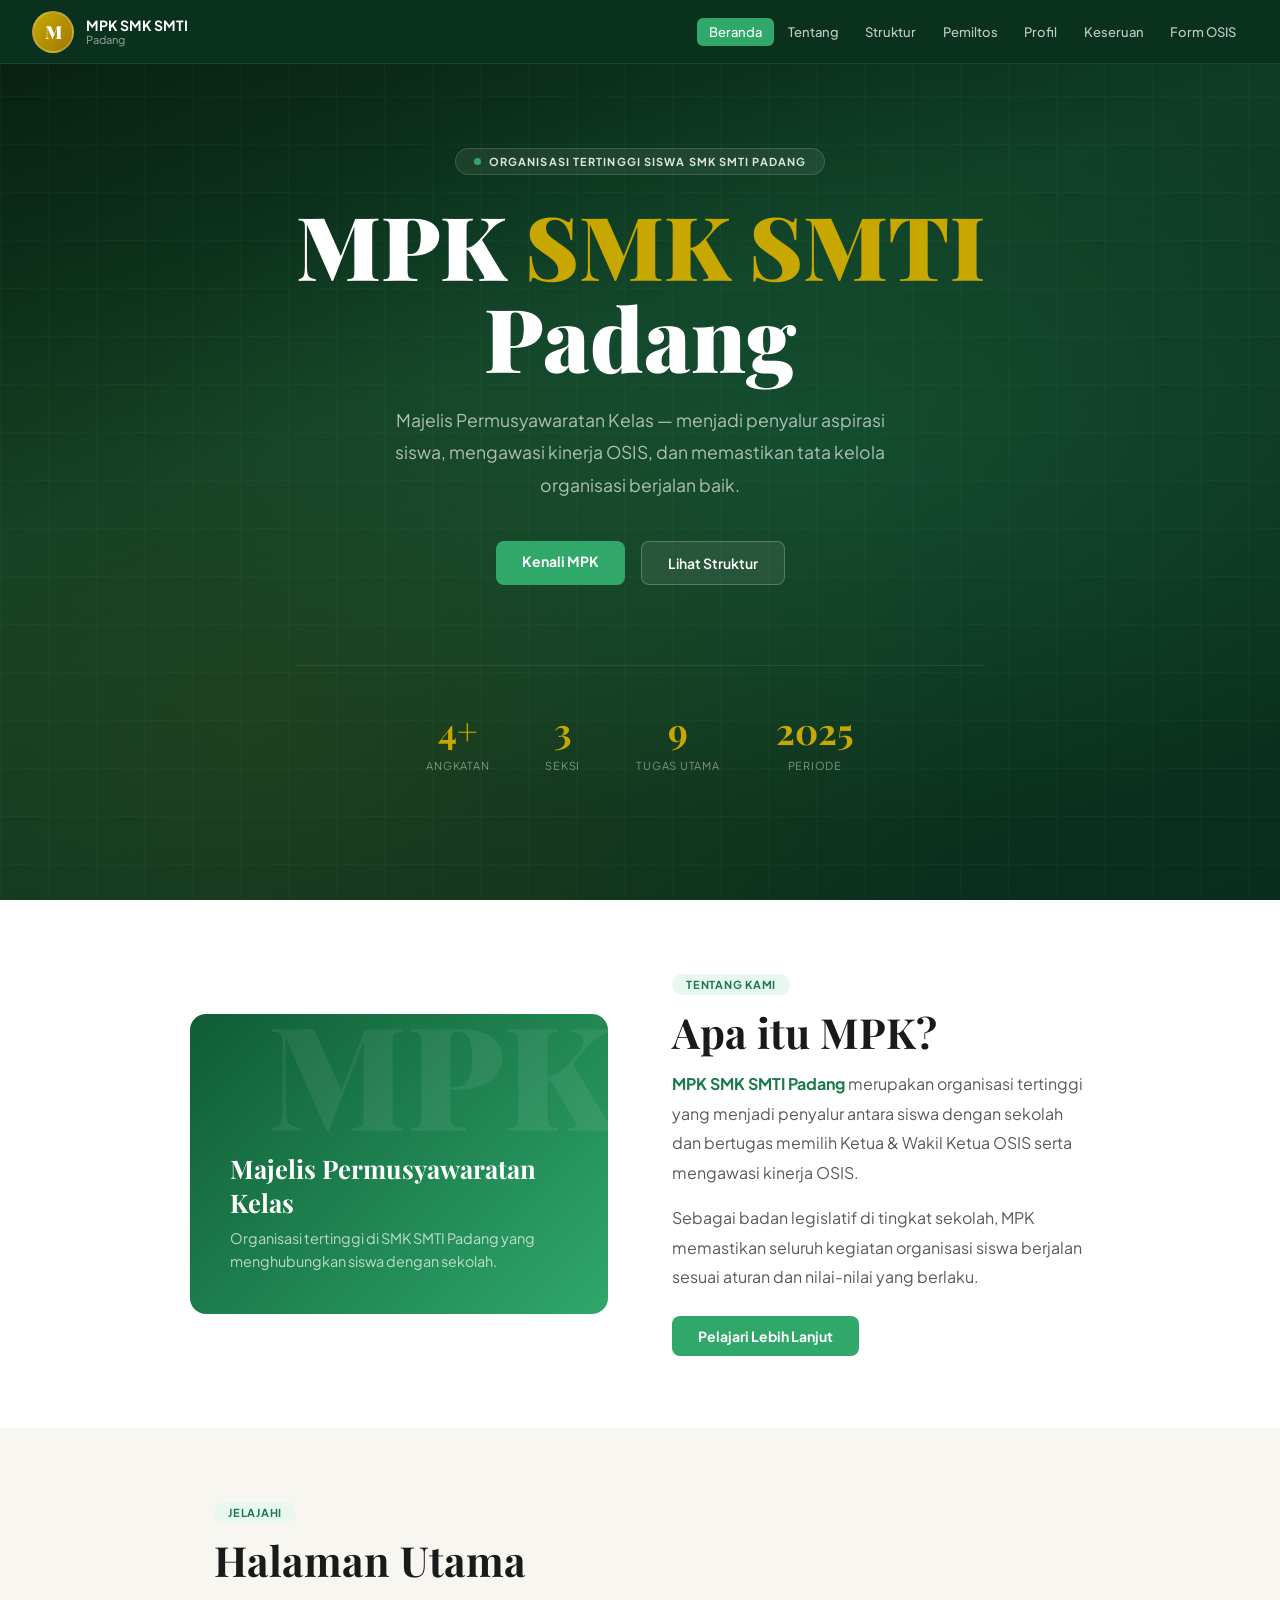
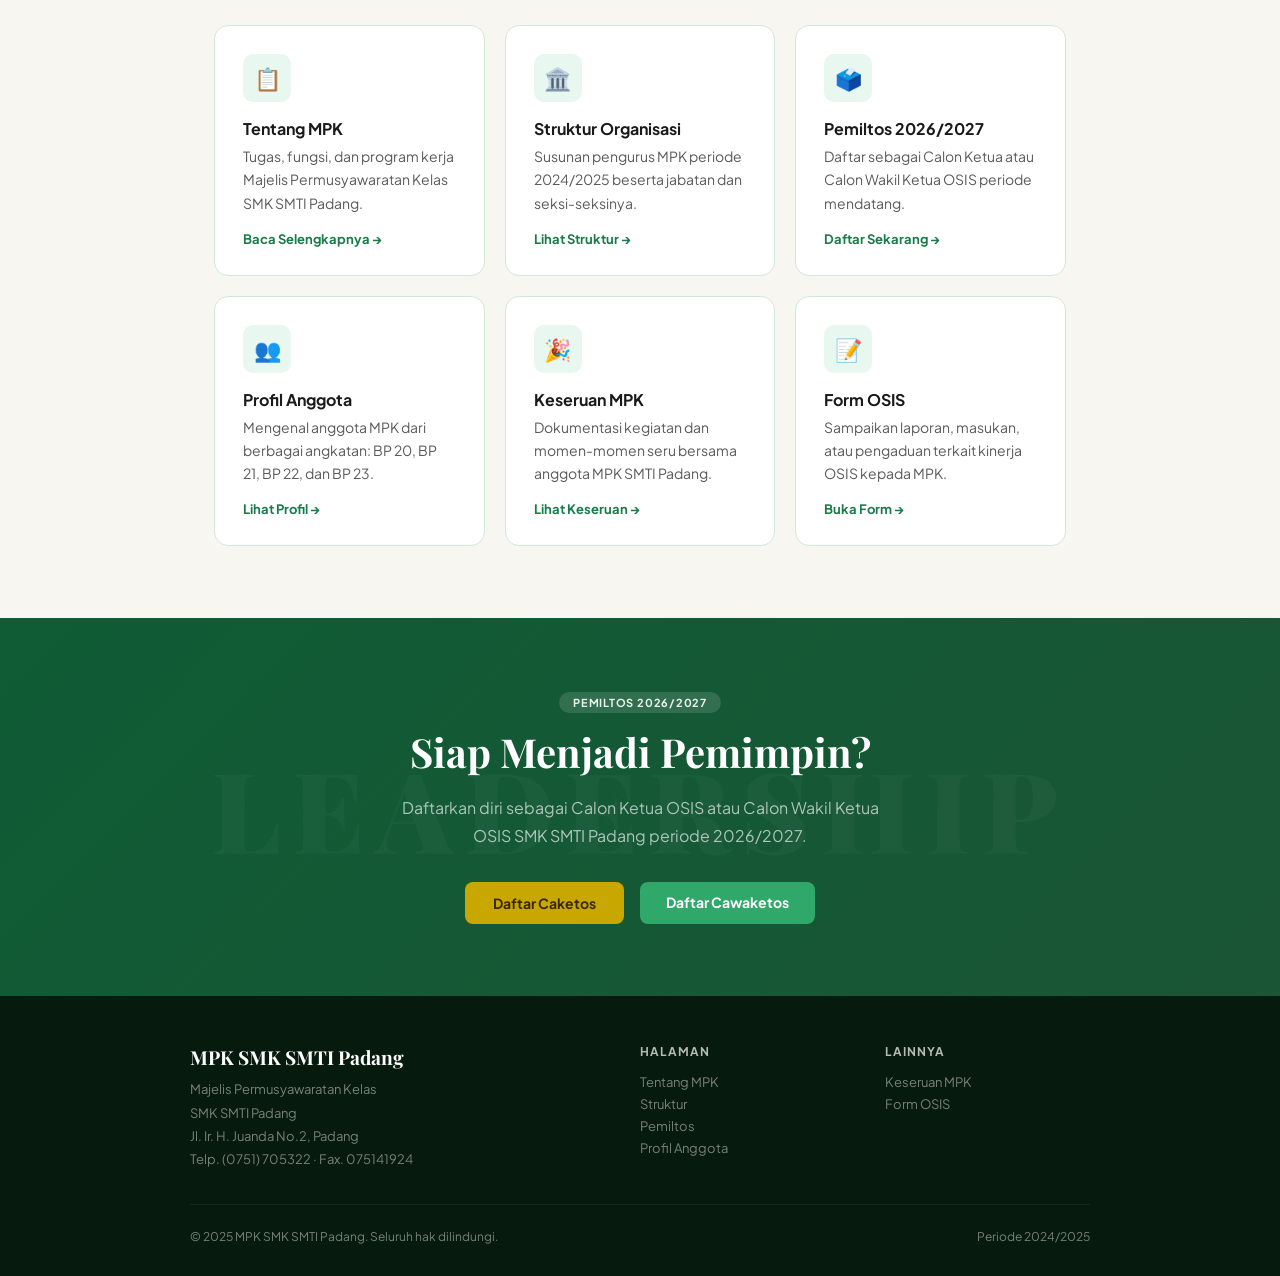
==== index.html @ 47f1c891 "Add files via upload" ====
<!DOCTYPE html>
<html lang="id">
<head>
<meta charset="UTF-8">
<meta name="viewport" content="width=device-width, initial-scale=1.0">
<title>MPK SMK SMTI Padang — Halaman Muka</title>
<link rel="stylesheet" href="style.css">
<style>
/* HERO */
.hero {
  min-height: 100vh;
  background: linear-gradient(160deg, #071e0e 0%, #0f3d25 40%, #0a2c1c 100%);
  display: flex; align-items: center; justify-content: center;
  padding: 100px 1.5rem 80px; position: relative; overflow: hidden;
}
.hero-grid {
  position: absolute; inset: 0; opacity: 0.035;
  background-image: linear-gradient(rgba(255,255,255,.7) 1px, transparent 1px),
                    linear-gradient(90deg, rgba(255,255,255,.7) 1px, transparent 1px);
  background-size: 48px 48px;
}
.hero-glow {
  position: absolute; inset: 0;
  background: radial-gradient(ellipse at 65% 50%, rgba(47,168,106,0.18) 0%, transparent 60%),
              radial-gradient(ellipse at 20% 80%, rgba(200,168,0,0.09) 0%, transparent 50%);
}
.hero-content { position: relative; z-index: 1; text-align: center; max-width: 800px; }
.hero-badge {
  display: inline-flex; align-items: center; gap: 8px;
  background: rgba(255,255,255,0.07); border: 1px solid rgba(255,255,255,0.14);
  color: rgba(255,255,255,0.85); font-size: 11px; font-weight: 700;
  padding: 6px 18px; border-radius: 100px; letter-spacing: 0.1em;
  text-transform: uppercase; margin-bottom: 1.5rem;
}
.hero-badge::before { content: ''; width: 7px; height: 7px; border-radius: 50%; background: var(--hijau-terang); flex-shrink: 0; }
.hero h1 {
  font-family: 'Playfair Display', serif;
  font-size: clamp(2.8rem, 8vw, 5.5rem);
  font-weight: 900; color: white; line-height: 1.05;
  margin-bottom: 1.25rem;
}
.hero h1 em { color: var(--kuning); font-style: normal; }
.hero-desc {
  font-size: 1.1rem; color: rgba(255,255,255,0.65); line-height: 1.85;
  max-width: 540px; margin: 0 auto 2.5rem;
}
.hero-btns { display: flex; gap: 1rem; justify-content: center; flex-wrap: wrap; }
.btn-ghost {
  background: rgba(255,255,255,0.08); color: white;
  border: 1px solid rgba(255,255,255,0.22);
  padding: 12px 26px; border-radius: 8px; text-decoration: none;
  font-weight: 600; font-size: 14px; transition: all 0.2s;
}
.btn-ghost:hover { background: rgba(255,255,255,0.15); }
.hero-stats {
  display: flex; gap: 3.5rem; justify-content: center; margin-top: 5rem;
  padding-top: 2.5rem; border-top: 1px solid rgba(255,255,255,0.08);
}
.stat-num {
  font-family: 'Playfair Display', serif; font-size: 2.25rem;
  font-weight: 700; color: var(--kuning);
}
.stat-label { font-size: 11px; color: rgba(255,255,255,0.45); margin-top: 5px; text-transform: uppercase; letter-spacing: 0.07em; }

/* ABOUT STRIP */
.about-strip { background: var(--putih); padding: 72px 1.5rem; }
.about-grid { display: grid; grid-template-columns: 1fr 1fr; gap: 4rem; align-items: center; max-width: 900px; margin: 0 auto; }
.about-visual {
  background: linear-gradient(135deg, var(--hijau-gelap) 0%, var(--hijau-terang) 100%);
  border-radius: 16px; padding: 2.5rem; min-height: 300px;
  position: relative; overflow: hidden; display: flex; flex-direction: column; justify-content: flex-end;
}
.about-visual::before {
  content: 'MPK'; position: absolute; top: -15px; right: -5px;
  font-family: 'Playfair Display', serif; font-size: 9rem; font-weight: 900;
  color: rgba(255,255,255,0.07); line-height: 1;
}
.about-visual h3 { font-family: 'Playfair Display', serif; font-size: 1.6rem; color: white; margin-bottom: 0.5rem; position: relative; z-index: 1; }
.about-visual p { color: rgba(255,255,255,0.7); font-size: 0.9rem; line-height: 1.65; position: relative; z-index: 1; }
.about-text p { font-size: 1rem; line-height: 1.85; color: var(--teks-abu); margin-bottom: 1rem; }
.about-text p strong { color: var(--hijau); }
.about-text .btn-hijau { margin-top: 0.5rem; }

/* HIGHLIGHT CARDS */
.highlights { background: var(--bg); padding: 72px 1.5rem; }
.highlights-grid { display: grid; grid-template-columns: repeat(3,1fr); gap: 1.25rem; margin-top: 2.5rem; max-width: 900px; margin-left: auto; margin-right: auto; }
.hl-card {
  background: var(--putih); border-radius: 14px; border: 1px solid var(--border);
  padding: 1.75rem; text-decoration: none; color: inherit; display: block; transition: all 0.25s;
}
.hl-card:hover { transform: translateY(-4px); box-shadow: 0 12px 32px rgba(26,122,74,0.12); border-color: var(--hijau-terang); }
.hl-icon {
  width: 48px; height: 48px; border-radius: 10px; background: var(--hijau-muda);
  display: flex; align-items: center; justify-content: center;
  font-size: 22px; margin-bottom: 1rem;
}
.hl-card h3 { font-size: 1rem; font-weight: 700; color: var(--teks); margin-bottom: 0.4rem; }
.hl-card p { font-size: 0.875rem; color: var(--teks-abu); line-height: 1.65; }
.hl-card .hl-link { display: flex; align-items: center; gap: 6px; color: var(--hijau); font-size: 13px; font-weight: 700; margin-top: 1rem; }

/* PEMILTOS BANNER */
.pemiltos-banner {
  background: linear-gradient(135deg, var(--hijau-gelap) 0%, #1a5535 100%);
  padding: 72px 1.5rem; position: relative; overflow: hidden; text-align: center;
}
.pemiltos-banner::before {
  content: 'LEADERSHIP';
  position: absolute; top: 50%; left: 50%; transform: translate(-50%,-50%);
  font-family: 'Playfair Display', serif; font-size: 7rem; font-weight: 900;
  color: rgba(255,255,255,0.03); white-space: nowrap; pointer-events: none; letter-spacing: 0.1em;
}
.pemiltos-banner .section-tag { background: rgba(255,255,255,0.13); color: rgba(255,255,255,0.9); }
.pemiltos-banner h2 { font-family: 'Playfair Display', serif; font-size: clamp(1.75rem,4vw,2.5rem); color: white; margin-bottom: 1rem; }
.pemiltos-banner p { color: rgba(255,255,255,0.65); font-size: 1rem; line-height: 1.75; max-width: 500px; margin: 0 auto 2rem; }
.pemiltos-btns { display: flex; gap: 1rem; justify-content: center; flex-wrap: wrap; }
.btn-kuning { background: var(--kuning); color: #3a2800; padding: 12px 28px; border-radius: 8px; text-decoration: none; font-weight: 700; font-size: 14px; transition: all 0.2s; }
.btn-kuning:hover { background: #e0bc00; transform: translateY(-1px); }

@media(max-width:768px){
  .about-grid { grid-template-columns: 1fr; gap: 2rem; }
  .highlights-grid { grid-template-columns: 1fr; }
  .hero-stats { gap: 2rem; }
}
</style>
</head>
<body>

<nav>
  <a href="index.html" class="nav-logo">
    <div class="nav-logo-icon">M</div>
    <div class="nav-title">MPK SMK SMTI<span>Padang</span></div>
  </a>
  <div class="nav-links">
    <a href="index.html">Beranda</a>
    <a href="tentang.html">Tentang</a>
    <a href="struktur.html">Struktur</a>
    <a href="pemiltos.html">Pemiltos</a>
    <a href="profil.html">Profil</a>
    <a href="keseruan.html">Keseruan</a>
    <a href="form-osis.html">Form OSIS</a>
  </div>
  <div class="hamburger" onclick="toggleNav()">
    <span></span><span></span><span></span>
  </div>
</nav>

<div class="nav-overlay" onclick="toggleNav()"></div>
<div class="nav-drawer">
  <a href="index.html">🏠 Beranda</a>
  <a href="tentang.html">📋 Tentang MPK</a>
  <a href="struktur.html">🏛️ Struktur Organisasi</a>
  <div class="drawer-section">Pemilihan</div>
  <a href="pemiltos.html">🗳️ Pemiltos 2026/2027</a>
  <div class="drawer-section">Profil</div>
  <a href="profil.html?bp=bp20">BP 20</a>
  <a href="profil.html?bp=bp21">BP 21</a>
  <a href="profil.html?bp=bp22">BP 22</a>
  <a href="profil.html?bp=bp23">BP 23</a>
  <div class="drawer-section">Lainnya</div>
  <a href="keseruan.html">🎉 Keseruan MPK</a>
  <a href="form-osis.html">📝 Form OSIS</a>
</div>

<!-- HERO -->
<section class="hero">
  <div class="hero-grid"></div>
  <div class="hero-glow"></div>
  <div class="hero-content">
    <div class="hero-badge">Organisasi Tertinggi Siswa SMK SMTI Padang</div>
    <h1>MPK <em>SMK SMTI</em><br>Padang</h1>
    <p class="hero-desc">Majelis Permusyawaratan Kelas — menjadi penyalur aspirasi siswa, mengawasi kinerja OSIS, dan memastikan tata kelola organisasi berjalan baik.</p>
    <div class="hero-btns">
      <a href="tentang.html" class="btn-hijau">Kenali MPK</a>
      <a href="struktur.html" class="btn-ghost">Lihat Struktur</a>
    </div>
    <div class="hero-stats">
      <div class="stat"><div class="stat-num">4+</div><div class="stat-label">Angkatan</div></div>
      <div class="stat"><div class="stat-num">3</div><div class="stat-label">Seksi</div></div>
      <div class="stat"><div class="stat-num">9</div><div class="stat-label">Tugas Utama</div></div>
      <div class="stat"><div class="stat-num">2025</div><div class="stat-label">Periode</div></div>
    </div>
  </div>
</section>

<!-- ABOUT STRIP -->
<section class="about-strip">
  <div class="about-grid">
    <div class="about-visual">
      <h3>Majelis Permusyawaratan Kelas</h3>
      <p>Organisasi tertinggi di SMK SMTI Padang yang menghubungkan siswa dengan sekolah.</p>
    </div>
    <div class="about-text">
      <span class="section-tag">Tentang Kami</span>
      <h2 class="section-judul">Apa itu MPK?</h2>
      <p><strong>MPK SMK SMTI Padang</strong> merupakan organisasi tertinggi yang menjadi penyalur antara siswa dengan sekolah dan bertugas memilih Ketua & Wakil Ketua OSIS serta mengawasi kinerja OSIS.</p>
      <p>Sebagai badan legislatif di tingkat sekolah, MPK memastikan seluruh kegiatan organisasi siswa berjalan sesuai aturan dan nilai-nilai yang berlaku.</p>
      <a href="tentang.html" class="btn-hijau">Pelajari Lebih Lanjut</a>
    </div>
  </div>
</section>

<!-- HIGHLIGHT CARDS -->
<section class="highlights">
  <div class="container">
    <span class="section-tag">Jelajahi</span>
    <h2 class="section-judul">Halaman Utama</h2>
    <div class="highlights-grid">
      <a href="tentang.html" class="hl-card">
        <div class="hl-icon">📋</div>
        <h3>Tentang MPK</h3>
        <p>Tugas, fungsi, dan program kerja Majelis Permusyawaratan Kelas SMK SMTI Padang.</p>
        <div class="hl-link">Baca Selengkapnya →</div>
      </a>
      <a href="struktur.html" class="hl-card">
        <div class="hl-icon">🏛️</div>
        <h3>Struktur Organisasi</h3>
        <p>Susunan pengurus MPK periode 2024/2025 beserta jabatan dan seksi-seksinya.</p>
        <div class="hl-link">Lihat Struktur →</div>
      </a>
      <a href="pemiltos.html" class="hl-card">
        <div class="hl-icon">🗳️</div>
        <h3>Pemiltos 2026/2027</h3>
        <p>Daftar sebagai Calon Ketua atau Calon Wakil Ketua OSIS periode mendatang.</p>
        <div class="hl-link">Daftar Sekarang →</div>
      </a>
      <a href="profil.html" class="hl-card">
        <div class="hl-icon">👥</div>
        <h3>Profil Anggota</h3>
        <p>Mengenal anggota MPK dari berbagai angkatan: BP 20, BP 21, BP 22, dan BP 23.</p>
        <div class="hl-link">Lihat Profil →</div>
      </a>
      <a href="keseruan.html" class="hl-card">
        <div class="hl-icon">🎉</div>
        <h3>Keseruan MPK</h3>
        <p>Dokumentasi kegiatan dan momen-momen seru bersama anggota MPK SMTI Padang.</p>
        <div class="hl-link">Lihat Keseruan →</div>
      </a>
      <a href="form-osis.html" class="hl-card">
        <div class="hl-icon">📝</div>
        <h3>Form OSIS</h3>
        <p>Sampaikan laporan, masukan, atau pengaduan terkait kinerja OSIS kepada MPK.</p>
        <div class="hl-link">Buka Form →</div>
      </a>
    </div>
  </div>
</section>

<!-- PEMILTOS BANNER -->
<section class="pemiltos-banner">
  <div style="position:relative;z-index:1;">
    <span class="section-tag">Pemiltos 2026/2027</span>
    <h2>Siap Menjadi Pemimpin?</h2>
    <p>Daftarkan diri sebagai Calon Ketua OSIS atau Calon Wakil Ketua OSIS SMK SMTI Padang periode 2026/2027.</p>
    <div class="pemiltos-btns">
      <a href="pemiltos.html#caketos" class="btn-kuning">Daftar Caketos</a>
      <a href="pemiltos.html#cawaketos" class="btn-hijau">Daftar Cawaketos</a>
    </div>
  </div>
</section>

<footer>
  <div class="footer-inner">
    <div class="footer-brand">
      <h3>MPK SMK SMTI Padang</h3>
      <p>Majelis Permusyawaratan Kelas<br>SMK SMTI Padang<br>Jl. Ir. H. Juanda No.2, Padang<br>Telp. (0751) 705322 · Fax. 075141924</p>
    </div>
    <div class="footer-col">
      <h4>Halaman</h4>
      <a href="tentang.html">Tentang MPK</a>
      <a href="struktur.html">Struktur</a>
      <a href="pemiltos.html">Pemiltos</a>
      <a href="profil.html">Profil Anggota</a>
    </div>
    <div class="footer-col">
      <h4>Lainnya</h4>
      <a href="keseruan.html">Keseruan MPK</a>
      <a href="form-osis.html">Form OSIS</a>
    </div>
  </div>
  <div class="footer-bottom">
    <span>© 2025 MPK SMK SMTI Padang. Seluruh hak dilindungi.</span>
    <span>Periode 2024/2025</span>
  </div>
</footer>

<script src="nav.js"></script>
</body>
</html>
---- style.css ----
@import url('https://fonts.googleapis.com/css2?family=Playfair+Display:wght@700;900&family=Plus+Jakarta+Sans:wght@400;500;600;700&display=swap');

:root {
  --hijau: #1a7a4a;
  --hijau-gelap: #0f5c35;
  --hijau-terang: #2fa86a;
  --hijau-muda: #e8f7ef;
  --merah: #8b1a1a;
  --kuning: #c8a800;
  --teks: #1a1a1a;
  --teks-abu: #5a5a5a;
  --bg: #f8f6f1;
  --putih: #ffffff;
  --border: #d0e8db;
}

* { margin: 0; padding: 0; box-sizing: border-box; }
body {
  font-family: 'Plus Jakarta Sans', sans-serif;
  background: var(--bg);
  color: var(--teks);
  overflow-x: hidden;
}

/* ===== NAV ===== */
nav {
  position: fixed; top: 0; left: 0; right: 0; z-index: 1000;
  background: rgba(10,50,30,0.97);
  backdrop-filter: blur(10px);
  display: flex; align-items: center; justify-content: space-between;
  padding: 0 2rem; height: 64px;
  border-bottom: 1px solid rgba(255,255,255,0.08);
}
.nav-logo { display: flex; align-items: center; gap: 12px; text-decoration: none; }
.nav-logo-icon {
  width: 42px; height: 42px; border-radius: 50%;
  background: linear-gradient(135deg, var(--kuning), #a07800);
  display: flex; align-items: center; justify-content: center;
  font-size: 18px; font-weight: 900; color: white;
  font-family: 'Playfair Display', serif;
  border: 2px solid rgba(255,255,255,0.2);
  flex-shrink: 0;
}
.nav-title { color: white; font-size: 14px; font-weight: 700; line-height: 1.2; }
.nav-title span { display: block; font-size: 11px; font-weight: 400; color: rgba(255,255,255,0.6); }
.nav-links { display: flex; gap: 0.15rem; align-items: center; }
.nav-links a {
  color: rgba(255,255,255,0.75); text-decoration: none; font-size: 13px;
  padding: 6px 12px; border-radius: 6px; transition: all 0.2s; font-weight: 500;
}
.nav-links a:hover { background: rgba(255,255,255,0.12); color: white; }
.nav-links a.aktif { background: var(--hijau-terang); color: white; }

/* Hamburger */
.hamburger { display: none; flex-direction: column; gap: 5px; cursor: pointer; padding: 4px; }
.hamburger span { width: 22px; height: 2px; background: white; border-radius: 2px; transition: 0.3s; display: block; }
.nav-overlay {
  position: fixed; inset: 0; background: rgba(0,0,0,0.5); z-index: 999;
  opacity: 0; pointer-events: none; transition: opacity 0.3s;
}
.nav-overlay.aktif { opacity: 1; pointer-events: all; }
.nav-drawer {
  position: fixed; top: 0; right: -280px; bottom: 0; width: 260px; z-index: 1001;
  background: #0a2c1c; padding: 80px 1.5rem 2rem;
  transition: right 0.3s ease; display: flex; flex-direction: column; gap: 0.25rem;
  overflow-y: auto;
}
.nav-drawer.aktif { right: 0; }
.nav-drawer a {
  color: rgba(255,255,255,0.8); text-decoration: none; font-size: 15px;
  padding: 10px 14px; border-radius: 8px; transition: all 0.2s; font-weight: 500;
}
.nav-drawer a:hover, .nav-drawer a.aktif { background: rgba(255,255,255,0.1); color: white; }
.drawer-section {
  font-size: 10px; font-weight: 700; color: rgba(255,255,255,0.35);
  letter-spacing: 0.1em; text-transform: uppercase;
  padding: 12px 14px 4px; margin-top: 8px;
}

/* ===== LAYOUT ===== */
.page-wrap { padding-top: 64px; min-height: 100vh; }
.container { max-width: 900px; margin: 0 auto; padding: 0 1.5rem; }

/* ===== SHARED COMPONENTS ===== */
.section-tag {
  display: inline-block; background: var(--hijau-muda);
  color: var(--hijau); font-size: 11px; font-weight: 700;
  padding: 4px 14px; border-radius: 100px; letter-spacing: 0.07em;
  text-transform: uppercase; margin-bottom: 0.75rem;
}
.section-judul {
  font-family: 'Playfair Display', serif;
  font-size: clamp(1.75rem, 4vw, 2.6rem);
  font-weight: 700; color: var(--teks); line-height: 1.2; margin-bottom: 0.75rem;
}
.section-sub { font-size: 1rem; color: var(--teks-abu); line-height: 1.8; max-width: 560px; }

.page-hero {
  background: linear-gradient(160deg, var(--hijau-gelap) 0%, #1a5535 100%);
  padding: 60px 1.5rem 50px; position: relative; overflow: hidden;
}
.page-hero::before {
  content: attr(data-title);
  position: absolute; bottom: -20px; right: -10px;
  font-family: 'Playfair Display', serif; font-size: 8rem; font-weight: 900;
  color: rgba(255,255,255,0.04); white-space: nowrap; pointer-events: none;
  line-height: 1;
}
.page-hero .section-tag { background: rgba(255,255,255,0.12); color: rgba(255,255,255,0.9); }
.page-hero h1 {
  font-family: 'Playfair Display', serif;
  font-size: clamp(2rem, 5vw, 3.25rem);
  font-weight: 900; color: white; line-height: 1.15;
}
.page-hero h1 em { color: var(--kuning); font-style: normal; }
.page-hero p { color: rgba(255,255,255,0.7); font-size: 1rem; line-height: 1.75; margin-top: 0.75rem; max-width: 540px; }

.btn-hijau {
  display: inline-block; background: var(--hijau-terang); color: white;
  padding: 11px 26px; border-radius: 8px; text-decoration: none;
  font-weight: 700; font-size: 14px; transition: all 0.2s; border: none; cursor: pointer;
}
.btn-hijau:hover { background: #27cc75; transform: translateY(-1px); }
.btn-outline {
  display: inline-block; background: transparent; color: var(--hijau);
  border: 1.5px solid var(--hijau); padding: 10px 24px; border-radius: 8px;
  text-decoration: none; font-weight: 600; font-size: 14px; transition: all 0.2s; cursor: pointer;
}
.btn-outline:hover { background: var(--hijau-muda); }

/* Card */
.card {
  background: var(--putih); border-radius: 12px;
  border: 1px solid var(--border); padding: 1.5rem;
  transition: all 0.2s;
}
.card:hover { transform: translateY(-2px); box-shadow: 0 8px 24px rgba(26,122,74,0.1); }

/* ===== FOOTER ===== */
footer {
  background: #071a0e;
  color: rgba(255,255,255,0.45);
  padding: 3rem 1.5rem 2rem;
}
.footer-inner {
  max-width: 900px; margin: 0 auto;
  display: grid; grid-template-columns: 2fr 1fr 1fr; gap: 2.5rem;
}
.footer-brand h3 { font-family: 'Playfair Display', serif; color: white; font-size: 1.2rem; margin-bottom: 0.5rem; }
.footer-brand p { font-size: 13px; line-height: 1.8; }
.footer-col h4 { color: rgba(255,255,255,0.7); font-size: 12px; text-transform: uppercase; letter-spacing: 0.08em; margin-bottom: 0.75rem; }
.footer-col a { display: block; color: rgba(255,255,255,0.45); text-decoration: none; font-size: 13px; padding: 3px 0; transition: color 0.2s; }
.footer-col a:hover { color: var(--hijau-terang); }
.footer-bottom { max-width: 900px; margin: 2rem auto 0; padding-top: 1.5rem; border-top: 1px solid rgba(255,255,255,0.06); font-size: 12px; display: flex; justify-content: space-between; flex-wrap: wrap; gap: 0.5rem; }

@media (max-width: 768px) {
  .nav-links { display: none; }
  .hamburger { display: flex; }
  .footer-inner { grid-template-columns: 1fr; gap: 1.5rem; }
  .footer-bottom { flex-direction: column; }
}
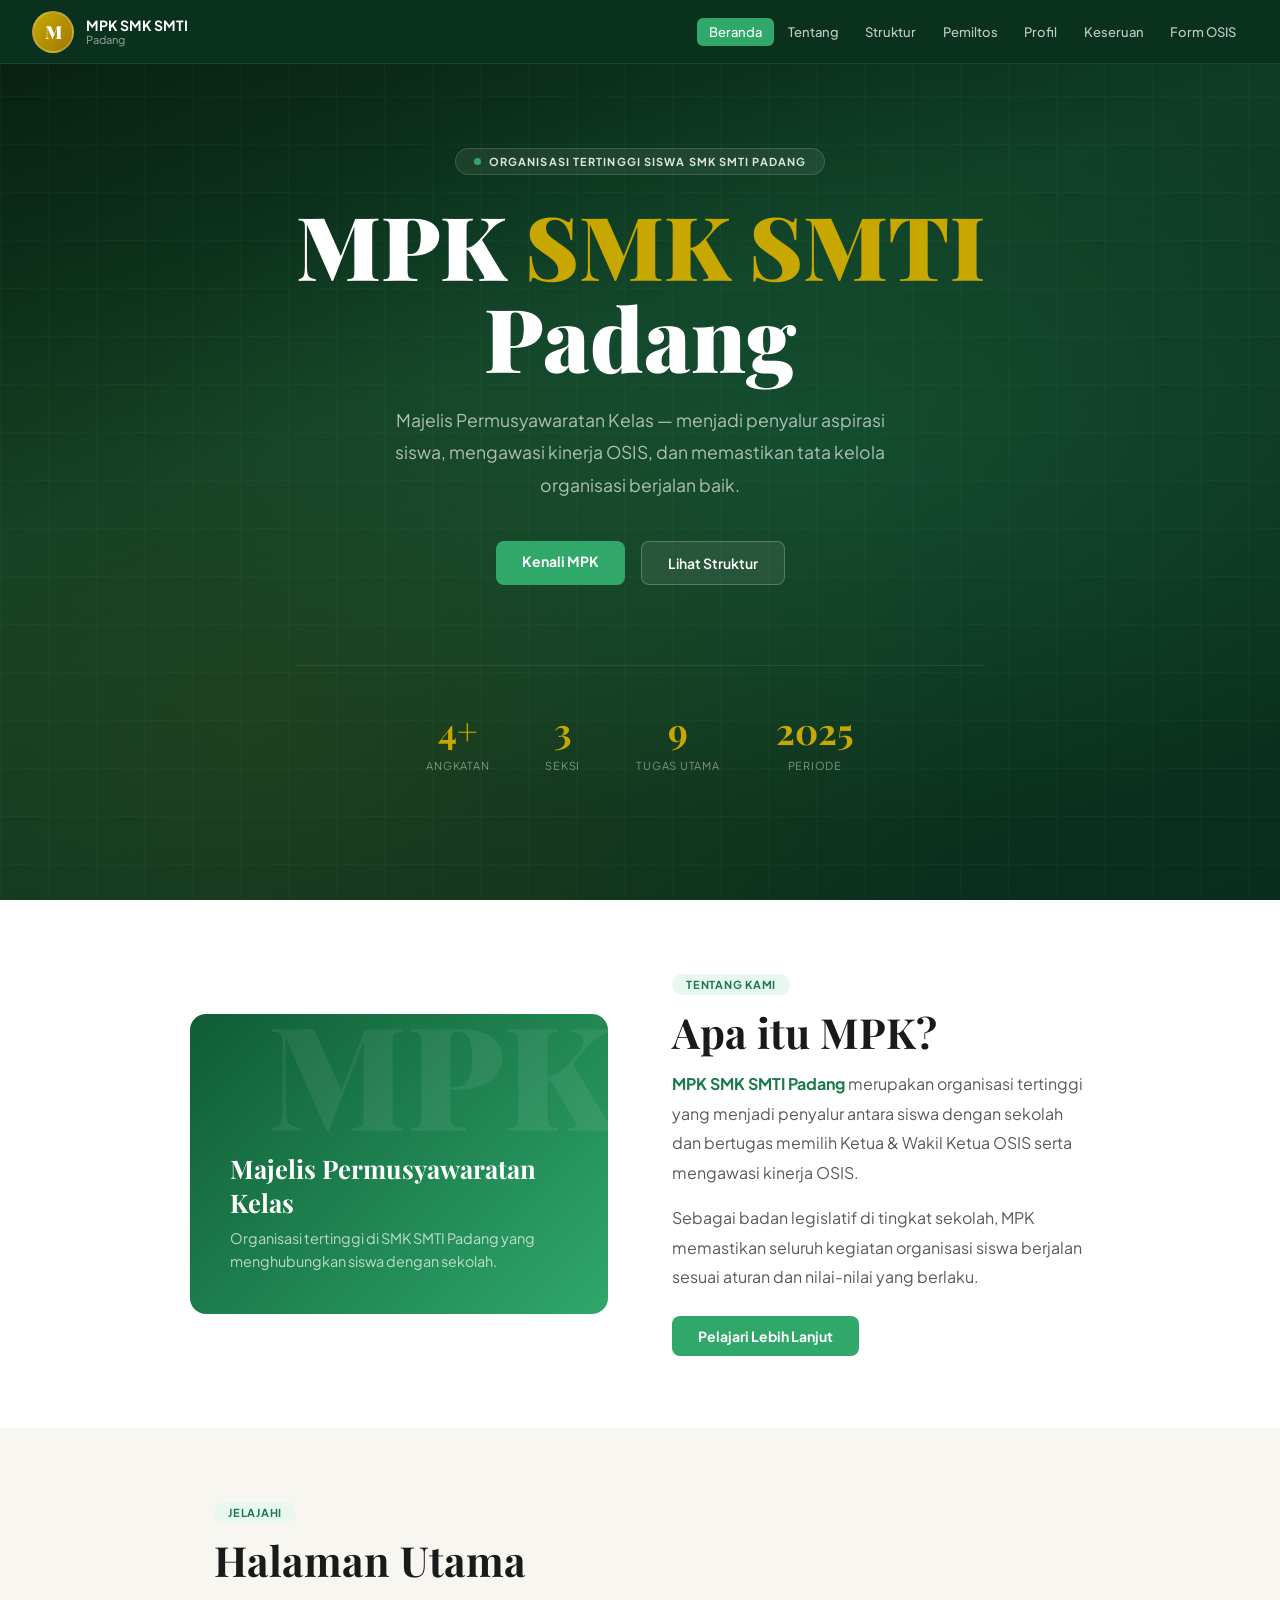
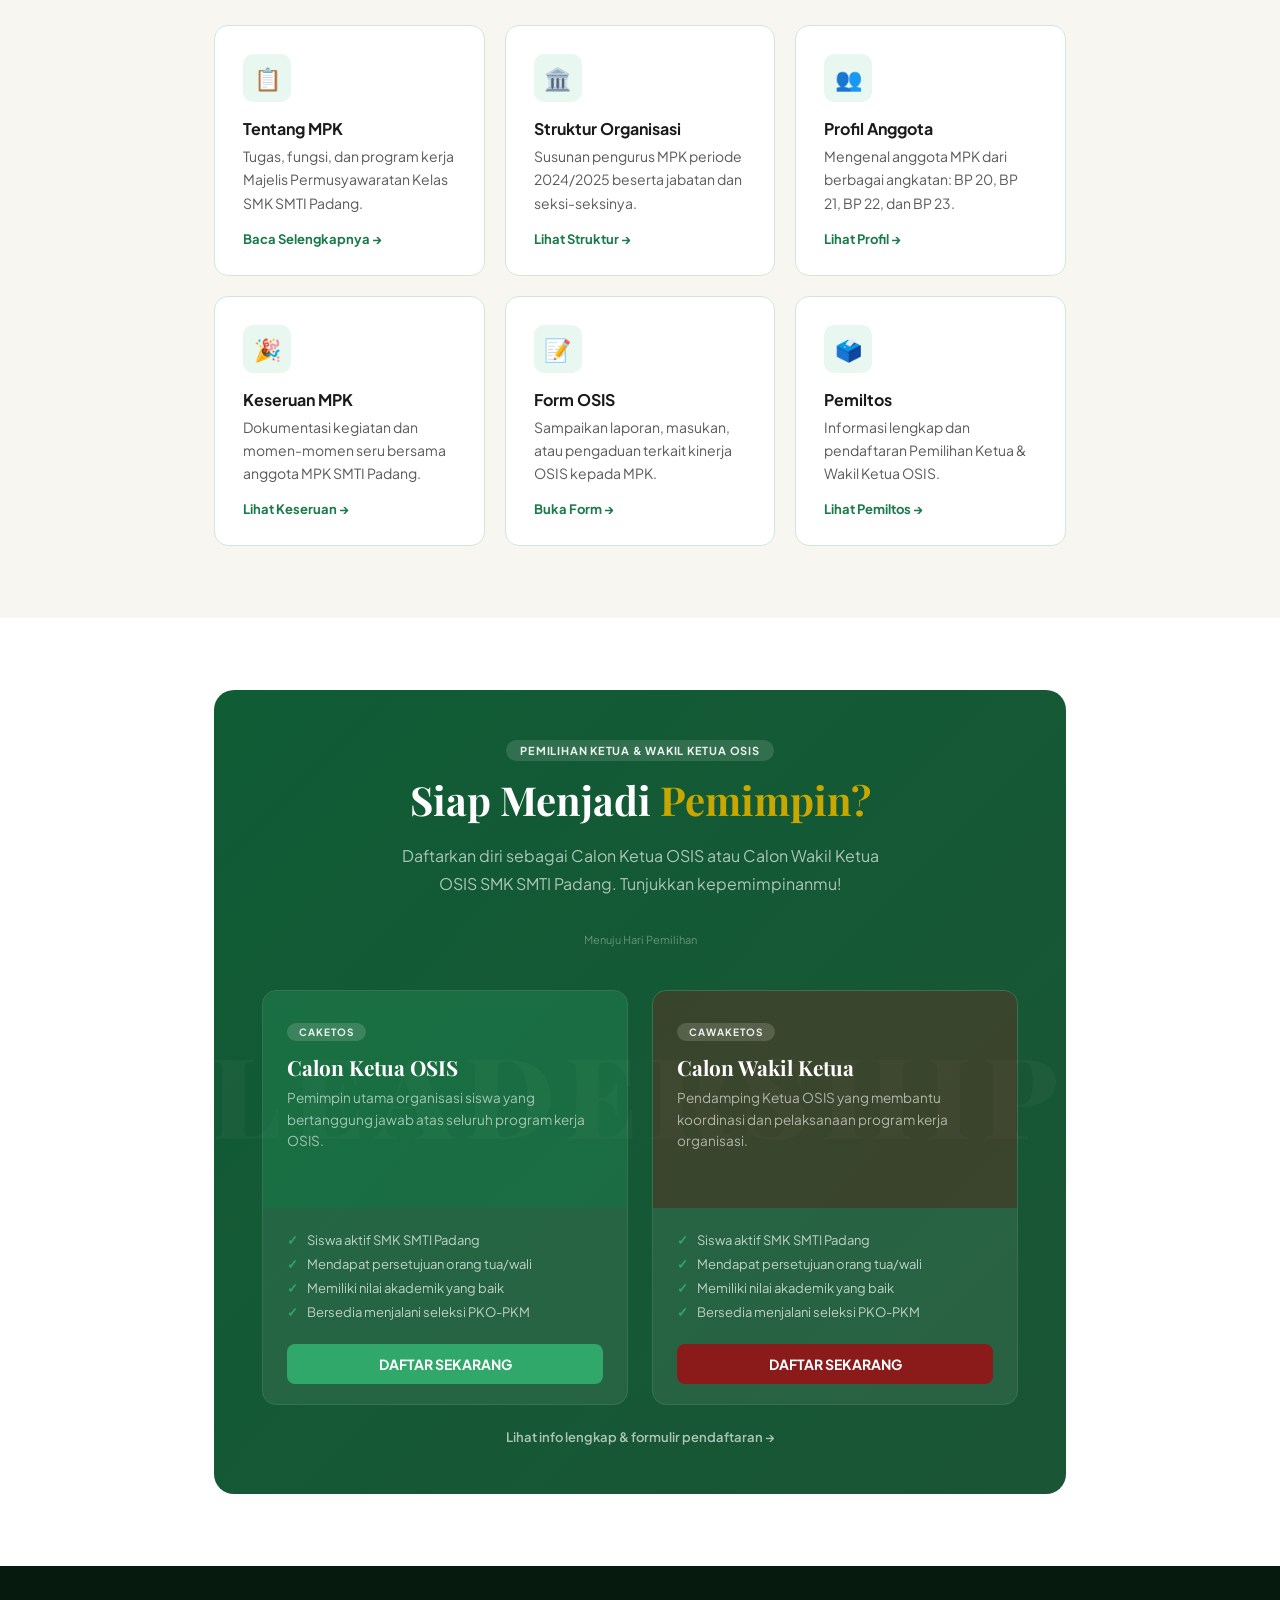
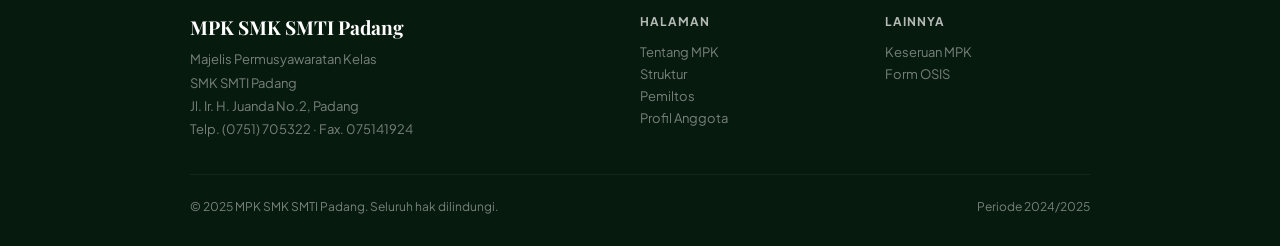
==== commit 17f2fe52: "Add files via upload" ====
--- a/index.html
+++ b/index.html
@@ -6,7 +6,9 @@
 <title>MPK SMK SMTI Padang — Halaman Muka</title>
 <link rel="stylesheet" href="style.css">
 <style>
-/* HERO */
+/* ============================================================
+   FITUR: HERO SECTION — Tampilan utama halaman beranda
+   ============================================================ */
 .hero {
   min-height: 100vh;
   background: linear-gradient(160deg, #071e0e 0%, #0f3d25 40%, #0a2c1c 100%);
@@ -62,7 +64,9 @@
 }
 .stat-label { font-size: 11px; color: rgba(255,255,255,0.45); margin-top: 5px; text-transform: uppercase; letter-spacing: 0.07em; }
 
-/* ABOUT STRIP */
+/* ============================================================
+   FITUR: ABOUT STRIP — Penjelasan singkat tentang MPK
+   ============================================================ */
 .about-strip { background: var(--putih); padding: 72px 1.5rem; }
 .about-grid { display: grid; grid-template-columns: 1fr 1fr; gap: 4rem; align-items: center; max-width: 900px; margin: 0 auto; }
 .about-visual {
@@ -81,7 +85,9 @@
 .about-text p strong { color: var(--hijau); }
 .about-text .btn-hijau { margin-top: 0.5rem; }
 
-/* HIGHLIGHT CARDS */
+/* ============================================================
+   FITUR: HIGHLIGHT CARDS — Navigasi kartu ke halaman-halaman utama
+   ============================================================ */
 .highlights { background: var(--bg); padding: 72px 1.5rem; }
 .highlights-grid { display: grid; grid-template-columns: repeat(3,1fr); gap: 1.25rem; margin-top: 2.5rem; max-width: 900px; margin-left: auto; margin-right: auto; }
 .hl-card {
@@ -98,33 +104,101 @@
 .hl-card p { font-size: 0.875rem; color: var(--teks-abu); line-height: 1.65; }
 .hl-card .hl-link { display: flex; align-items: center; gap: 6px; color: var(--hijau); font-size: 13px; font-weight: 700; margin-top: 1rem; }
 
-/* PEMILTOS BANNER */
-.pemiltos-banner {
+/* ============================================================
+   FITUR: PEMILTOS SECTION — Informasi & pendaftaran Pemiltos (digabung dari pemiltos.html)
+   ============================================================ */
+.pemiltos-section {
+  background: var(--putih);
+  padding: 72px 1.5rem;
+}
+.pemiltos-section .container { max-width: 900px; margin: 0 auto; }
+.pemiltos-inner {
   background: linear-gradient(135deg, var(--hijau-gelap) 0%, #1a5535 100%);
-  padding: 72px 1.5rem; position: relative; overflow: hidden; text-align: center;
-}
-.pemiltos-banner::before {
+  border-radius: 20px; padding: 3rem; position: relative; overflow: hidden;
+  text-align: center;
+}
+.pemiltos-inner::before {
   content: 'LEADERSHIP';
   position: absolute; top: 50%; left: 50%; transform: translate(-50%,-50%);
   font-family: 'Playfair Display', serif; font-size: 7rem; font-weight: 900;
   color: rgba(255,255,255,0.03); white-space: nowrap; pointer-events: none; letter-spacing: 0.1em;
 }
-.pemiltos-banner .section-tag { background: rgba(255,255,255,0.13); color: rgba(255,255,255,0.9); }
-.pemiltos-banner h2 { font-family: 'Playfair Display', serif; font-size: clamp(1.75rem,4vw,2.5rem); color: white; margin-bottom: 1rem; }
-.pemiltos-banner p { color: rgba(255,255,255,0.65); font-size: 1rem; line-height: 1.75; max-width: 500px; margin: 0 auto 2rem; }
-.pemiltos-btns { display: flex; gap: 1rem; justify-content: center; flex-wrap: wrap; }
-.btn-kuning { background: var(--kuning); color: #3a2800; padding: 12px 28px; border-radius: 8px; text-decoration: none; font-weight: 700; font-size: 14px; transition: all 0.2s; }
-.btn-kuning:hover { background: #e0bc00; transform: translateY(-1px); }
+.pemiltos-inner .section-tag { background: rgba(255,255,255,0.13); color: rgba(255,255,255,0.9); }
+.pemiltos-inner h2 { font-family: 'Playfair Display', serif; font-size: clamp(1.75rem,4vw,2.5rem); color: white; margin-bottom: 1rem; position: relative; z-index: 1; }
+.pemiltos-inner p { color: rgba(255,255,255,0.65); font-size: 1rem; line-height: 1.75; max-width: 500px; margin: 0 auto 2rem; position: relative; z-index: 1; }
+
+/* Daftar kartu caketos & cawaketos */
+.pemiltos-daftar-grid {
+  display: grid; grid-template-columns: 1fr 1fr; gap: 1.5rem;
+  margin-top: 2.5rem; position: relative; z-index: 1;
+}
+.pemiltos-daftar-card {
+  border-radius: 14px; overflow: hidden; border: 1px solid rgba(255,255,255,0.15);
+  text-align: left;
+}
+.pemiltos-daftar-card-top {
+  padding: 1.75rem 1.5rem 1.5rem; position: relative; overflow: hidden;
+}
+.pemiltos-daftar-card.caketos .pemiltos-daftar-card-top { background: rgba(47,168,106,0.25); }
+.pemiltos-daftar-card.cawaketos .pemiltos-daftar-card-top { background: rgba(139,26,26,0.3); }
+.pemiltos-daftar-card-top .label {
+  display: inline-block; background: rgba(255,255,255,0.15); color: rgba(255,255,255,0.9);
+  font-size: 10px; font-weight: 700; padding: 3px 12px; border-radius: 100px;
+  letter-spacing: 0.1em; text-transform: uppercase; margin-bottom: 0.75rem;
+}
+.pemiltos-daftar-card-top h3 { font-family: 'Playfair Display', serif; font-size: 1.3rem; color: white; margin-bottom: 0.4rem; }
+.pemiltos-daftar-card-top p { color: rgba(255,255,255,0.6); font-size: 0.85rem; line-height: 1.6; }
+.pemiltos-daftar-card-body { background: rgba(255,255,255,0.07); padding: 1.25rem 1.5rem; }
+.pemiltos-syarat { list-style: none; margin-bottom: 1.25rem; }
+.pemiltos-syarat li { font-size: 13px; color: rgba(255,255,255,0.7); padding: 4px 0 4px 1.25rem; position: relative; }
+.pemiltos-syarat li::before { content: '✓'; position: absolute; left: 0; color: var(--hijau-terang); font-weight: 700; }
+.btn-daftar-caketos {
+  display: block; background: var(--hijau-terang); color: white; text-align: center;
+  padding: 11px; border-radius: 8px; text-decoration: none; font-weight: 700; font-size: 14px;
+  transition: all 0.2s;
+}
+.btn-daftar-caketos:hover { background: #27cc75; }
+.btn-daftar-cawaketos {
+  display: block; background: var(--merah); color: white; text-align: center;
+  padding: 11px; border-radius: 8px; text-decoration: none; font-weight: 700; font-size: 14px;
+  transition: all 0.2s;
+}
+.btn-daftar-cawaketos:hover { background: #a52020; }
+
+/* Countdown timer dalam beranda */
+.pemiltos-countdown {
+  display: flex; justify-content: center; gap: 1.5rem;
+  background: rgba(255,255,255,0.06); border: 1px solid rgba(255,255,255,0.12);
+  border-radius: 12px; padding: 1.25rem 2rem; max-width: 400px;
+  margin: 1.5rem auto 0; position: relative; z-index: 1;
+}
+.cd-item { text-align: center; }
+.cd-num { font-family: 'Playfair Display', serif; font-size: 2rem; font-weight: 700; color: var(--kuning); line-height: 1; }
+.cd-label { font-size: 10px; color: rgba(255,255,255,0.45); margin-top: 4px; text-transform: uppercase; letter-spacing: 0.07em; }
+.cd-sep { font-family: 'Playfair Display', serif; font-size: 1.75rem; color: rgba(255,255,255,0.2); align-self: center; padding-bottom: 8px; }
+
+.pemiltos-more-link {
+  display: inline-flex; align-items: center; gap: 8px;
+  color: rgba(255,255,255,0.65); font-size: 13px; font-weight: 600;
+  text-decoration: none; margin-top: 1.5rem; position: relative; z-index: 1;
+  transition: color 0.2s;
+}
+.pemiltos-more-link:hover { color: white; }
 
 @media(max-width:768px){
   .about-grid { grid-template-columns: 1fr; gap: 2rem; }
   .highlights-grid { grid-template-columns: 1fr; }
   .hero-stats { gap: 2rem; }
+  .pemiltos-daftar-grid { grid-template-columns: 1fr; }
+  .pemiltos-inner { padding: 2rem 1.25rem; }
 }
 </style>
 </head>
 <body>
 
+<!-- ============================================================
+     FITUR: NAVIGASI — Nav bar tetap di atas dengan logo & menu
+     ============================================================ -->
 <nav>
   <a href="index.html" class="nav-logo">
     <div class="nav-logo-icon">M</div>
@@ -144,6 +218,9 @@
   </div>
 </nav>
 
+<!-- ============================================================
+     FITUR: NAV DRAWER MOBILE — Menu geser untuk perangkat mobile
+     ============================================================ -->
 <div class="nav-overlay" onclick="toggleNav()"></div>
 <div class="nav-drawer">
   <a href="index.html">🏠 Beranda</a>
@@ -161,7 +238,9 @@
   <a href="form-osis.html">📝 Form OSIS</a>
 </div>
 
-<!-- HERO -->
+<!-- ============================================================
+     FITUR: HERO — Tampilan utama dengan judul, deskripsi, dan statistik
+     ============================================================ -->
 <section class="hero">
   <div class="hero-grid"></div>
   <div class="hero-glow"></div>
@@ -182,7 +261,9 @@
   </div>
 </section>
 
-<!-- ABOUT STRIP -->
+<!-- ============================================================
+     FITUR: ABOUT STRIP — Penjelasan ringkas apa itu MPK
+     ============================================================ -->
 <section class="about-strip">
   <div class="about-grid">
     <div class="about-visual">
@@ -192,14 +273,16 @@
     <div class="about-text">
       <span class="section-tag">Tentang Kami</span>
       <h2 class="section-judul">Apa itu MPK?</h2>
-      <p><strong>MPK SMK SMTI Padang</strong> merupakan organisasi tertinggi yang menjadi penyalur antara siswa dengan sekolah dan bertugas memilih Ketua & Wakil Ketua OSIS serta mengawasi kinerja OSIS.</p>
+      <p><strong>MPK SMK SMTI Padang</strong> merupakan organisasi tertinggi yang menjadi penyalur antara siswa dengan sekolah dan bertugas memilih Ketua &amp; Wakil Ketua OSIS serta mengawasi kinerja OSIS.</p>
       <p>Sebagai badan legislatif di tingkat sekolah, MPK memastikan seluruh kegiatan organisasi siswa berjalan sesuai aturan dan nilai-nilai yang berlaku.</p>
       <a href="tentang.html" class="btn-hijau">Pelajari Lebih Lanjut</a>
     </div>
   </div>
 </section>
 
-<!-- HIGHLIGHT CARDS -->
+<!-- ============================================================
+     FITUR: HIGHLIGHT CARDS — Kartu navigasi ke halaman-halaman utama website
+     ============================================================ -->
 <section class="highlights">
   <div class="container">
     <span class="section-tag">Jelajahi</span>
@@ -217,12 +300,6 @@
         <p>Susunan pengurus MPK periode 2024/2025 beserta jabatan dan seksi-seksinya.</p>
         <div class="hl-link">Lihat Struktur →</div>
       </a>
-      <a href="pemiltos.html" class="hl-card">
-        <div class="hl-icon">🗳️</div>
-        <h3>Pemiltos 2026/2027</h3>
-        <p>Daftar sebagai Calon Ketua atau Calon Wakil Ketua OSIS periode mendatang.</p>
-        <div class="hl-link">Daftar Sekarang →</div>
-      </a>
       <a href="profil.html" class="hl-card">
         <div class="hl-icon">👥</div>
         <h3>Profil Anggota</h3>
@@ -241,23 +318,85 @@
         <p>Sampaikan laporan, masukan, atau pengaduan terkait kinerja OSIS kepada MPK.</p>
         <div class="hl-link">Buka Form →</div>
       </a>
+      <a href="pemiltos.html" class="hl-card">
+        <div class="hl-icon">🗳️</div>
+        <h3>Pemiltos</h3>
+        <p>Informasi lengkap dan pendaftaran Pemilihan Ketua & Wakil Ketua OSIS.</p>
+        <div class="hl-link">Lihat Pemiltos →</div>
+      </a>
     </div>
   </div>
 </section>
 
-<!-- PEMILTOS BANNER -->
-<section class="pemiltos-banner">
-  <div style="position:relative;z-index:1;">
-    <span class="section-tag">Pemiltos 2026/2027</span>
-    <h2>Siap Menjadi Pemimpin?</h2>
-    <p>Daftarkan diri sebagai Calon Ketua OSIS atau Calon Wakil Ketua OSIS SMK SMTI Padang periode 2026/2027.</p>
-    <div class="pemiltos-btns">
-      <a href="pemiltos.html#caketos" class="btn-kuning">Daftar Caketos</a>
-      <a href="pemiltos.html#cawaketos" class="btn-hijau">Daftar Cawaketos</a>
+<!-- ============================================================
+     FITUR: PEMILTOS SECTION — Info pemilihan + kartu pendaftaran caketos/cawaketos
+     (digabung dari halaman beranda & pemiltos, menggantikan banner lama)
+     ============================================================ -->
+<section class="pemiltos-section">
+  <div class="container">
+    <div class="pemiltos-inner">
+      <span class="section-tag" style="position:relative;z-index:1;">Pemilihan Ketua &amp; Wakil Ketua OSIS</span>
+      <h2>Siap Menjadi <em style="color:var(--kuning);font-style:normal;">Pemimpin?</em></h2>
+      <p>Daftarkan diri sebagai Calon Ketua OSIS atau Calon Wakil Ketua OSIS SMK SMTI Padang. Tunjukkan kepemimpinanmu!</p>
+
+      <!-- Countdown Timer -->
+      <div class="pemiltos-countdown" id="countdown-beranda">
+        <div class="cd-item"><div class="cd-num" id="cb-hari">--</div><div class="cd-label">Hari</div></div>
+        <div class="cd-sep">:</div>
+        <div class="cd-item"><div class="cd-num" id="cb-jam">--</div><div class="cd-label">Jam</div></div>
+        <div class="cd-sep">:</div>
+        <div class="cd-item"><div class="cd-num" id="cb-menit">--</div><div class="cd-label">Menit</div></div>
+        <div class="cd-sep">:</div>
+        <div class="cd-item"><div class="cd-num" id="cb-detik">--</div><div class="cd-label">Detik</div></div>
+      </div>
+      <p style="margin-top:0.75rem;font-size:11px;color:rgba(255,255,255,0.35);position:relative;z-index:1;">Menuju Hari Pemilihan</p>
+
+      <!-- Kartu Pendaftaran -->
+      <div class="pemiltos-daftar-grid">
+        <!-- CAKETOS -->
+        <div class="pemiltos-daftar-card caketos">
+          <div class="pemiltos-daftar-card-top">
+            <div class="label">Caketos</div>
+            <h3>Calon Ketua OSIS</h3>
+            <p>Pemimpin utama organisasi siswa yang bertanggung jawab atas seluruh program kerja OSIS.</p>
+          </div>
+          <div class="pemiltos-daftar-card-body">
+            <ul class="pemiltos-syarat">
+              <li>Siswa aktif SMK SMTI Padang</li>
+              <li>Mendapat persetujuan orang tua/wali</li>
+              <li>Memiliki nilai akademik yang baik</li>
+              <li>Bersedia menjalani seleksi PKO-PKM</li>
+            </ul>
+            <a href="pemiltos.html#caketos" class="btn-daftar-caketos">DAFTAR SEKARANG</a>
+          </div>
+        </div>
+        <!-- CAWAKETOS -->
+        <div class="pemiltos-daftar-card cawaketos">
+          <div class="pemiltos-daftar-card-top">
+            <div class="label">Cawaketos</div>
+            <h3>Calon Wakil Ketua</h3>
+            <p>Pendamping Ketua OSIS yang membantu koordinasi dan pelaksanaan program kerja organisasi.</p>
+          </div>
+          <div class="pemiltos-daftar-card-body">
+            <ul class="pemiltos-syarat">
+              <li>Siswa aktif SMK SMTI Padang</li>
+              <li>Mendapat persetujuan orang tua/wali</li>
+              <li>Memiliki nilai akademik yang baik</li>
+              <li>Bersedia menjalani seleksi PKO-PKM</li>
+            </ul>
+            <a href="pemiltos.html#cawaketos" class="btn-daftar-cawaketos">DAFTAR SEKARANG</a>
+          </div>
+        </div>
+      </div>
+
+      <a href="pemiltos.html" class="pemiltos-more-link">Lihat info lengkap &amp; formulir pendaftaran →</a>
     </div>
   </div>
 </section>
 
+<!-- ============================================================
+     FITUR: FOOTER — Informasi kontak dan navigasi bawah halaman
+     ============================================================ -->
 <footer>
   <div class="footer-inner">
     <div class="footer-brand">
@@ -284,5 +423,29 @@
 </footer>
 
 <script src="nav.js"></script>
+<script>
+/* ============================================================
+   FITUR: COUNTDOWN TIMER — Hitung mundur menuju hari pemilihan
+   ============================================================ */
+const targetDate = new Date('2025-10-01T08:00:00');
+function updateCountdownBeranda() {
+  const now = new Date();
+  const diff = targetDate - now;
+  if (diff <= 0) {
+    document.getElementById('countdown-beranda').style.display = 'none';
+    return;
+  }
+  const d = Math.floor(diff / 86400000);
+  const h = Math.floor((diff % 86400000) / 3600000);
+  const m = Math.floor((diff % 3600000) / 60000);
+  const s = Math.floor((diff % 60000) / 1000);
+  document.getElementById('cb-hari').textContent = String(d).padStart(2, '0');
+  document.getElementById('cb-jam').textContent = String(h).padStart(2, '0');
+  document.getElementById('cb-menit').textContent = String(m).padStart(2, '0');
+  document.getElementById('cb-detik').textContent = String(s).padStart(2, '0');
+}
+updateCountdownBeranda();
+setInterval(updateCountdownBeranda, 1000);
+</script>
 </body>
 </html>
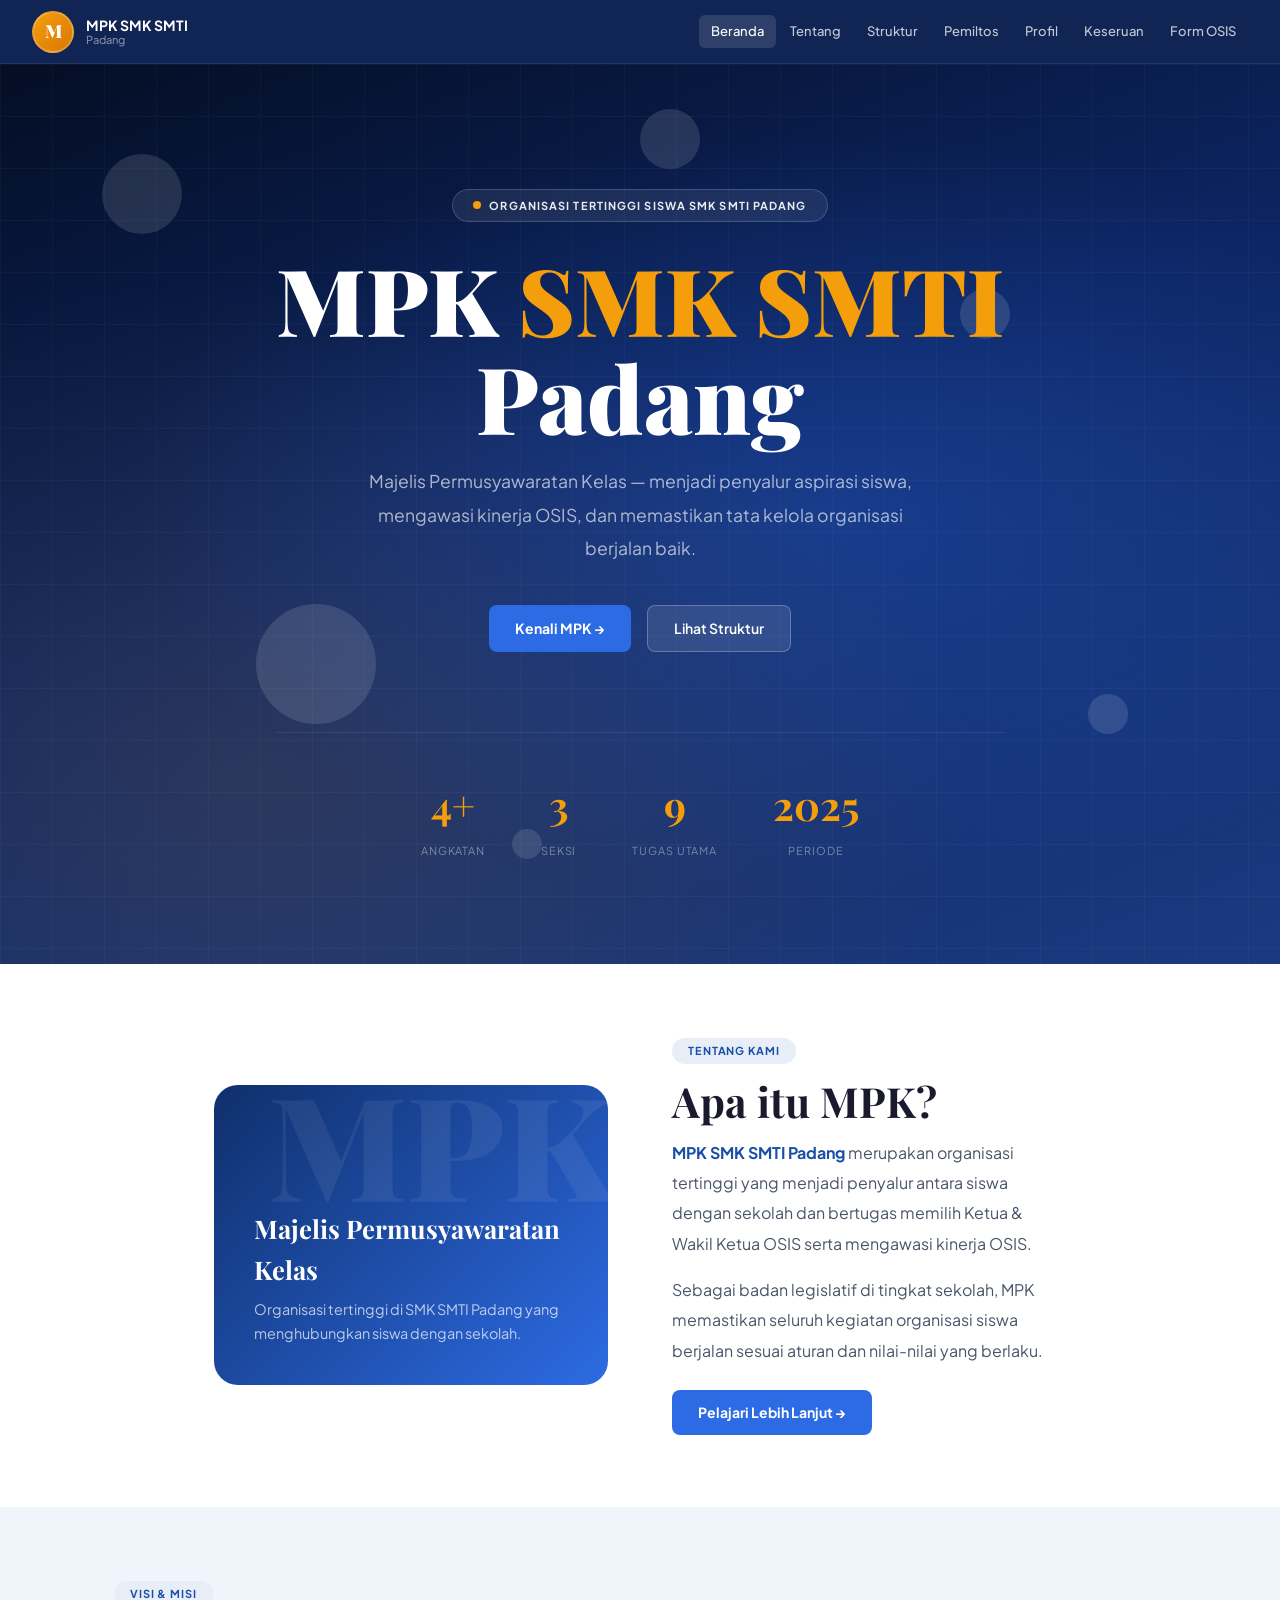
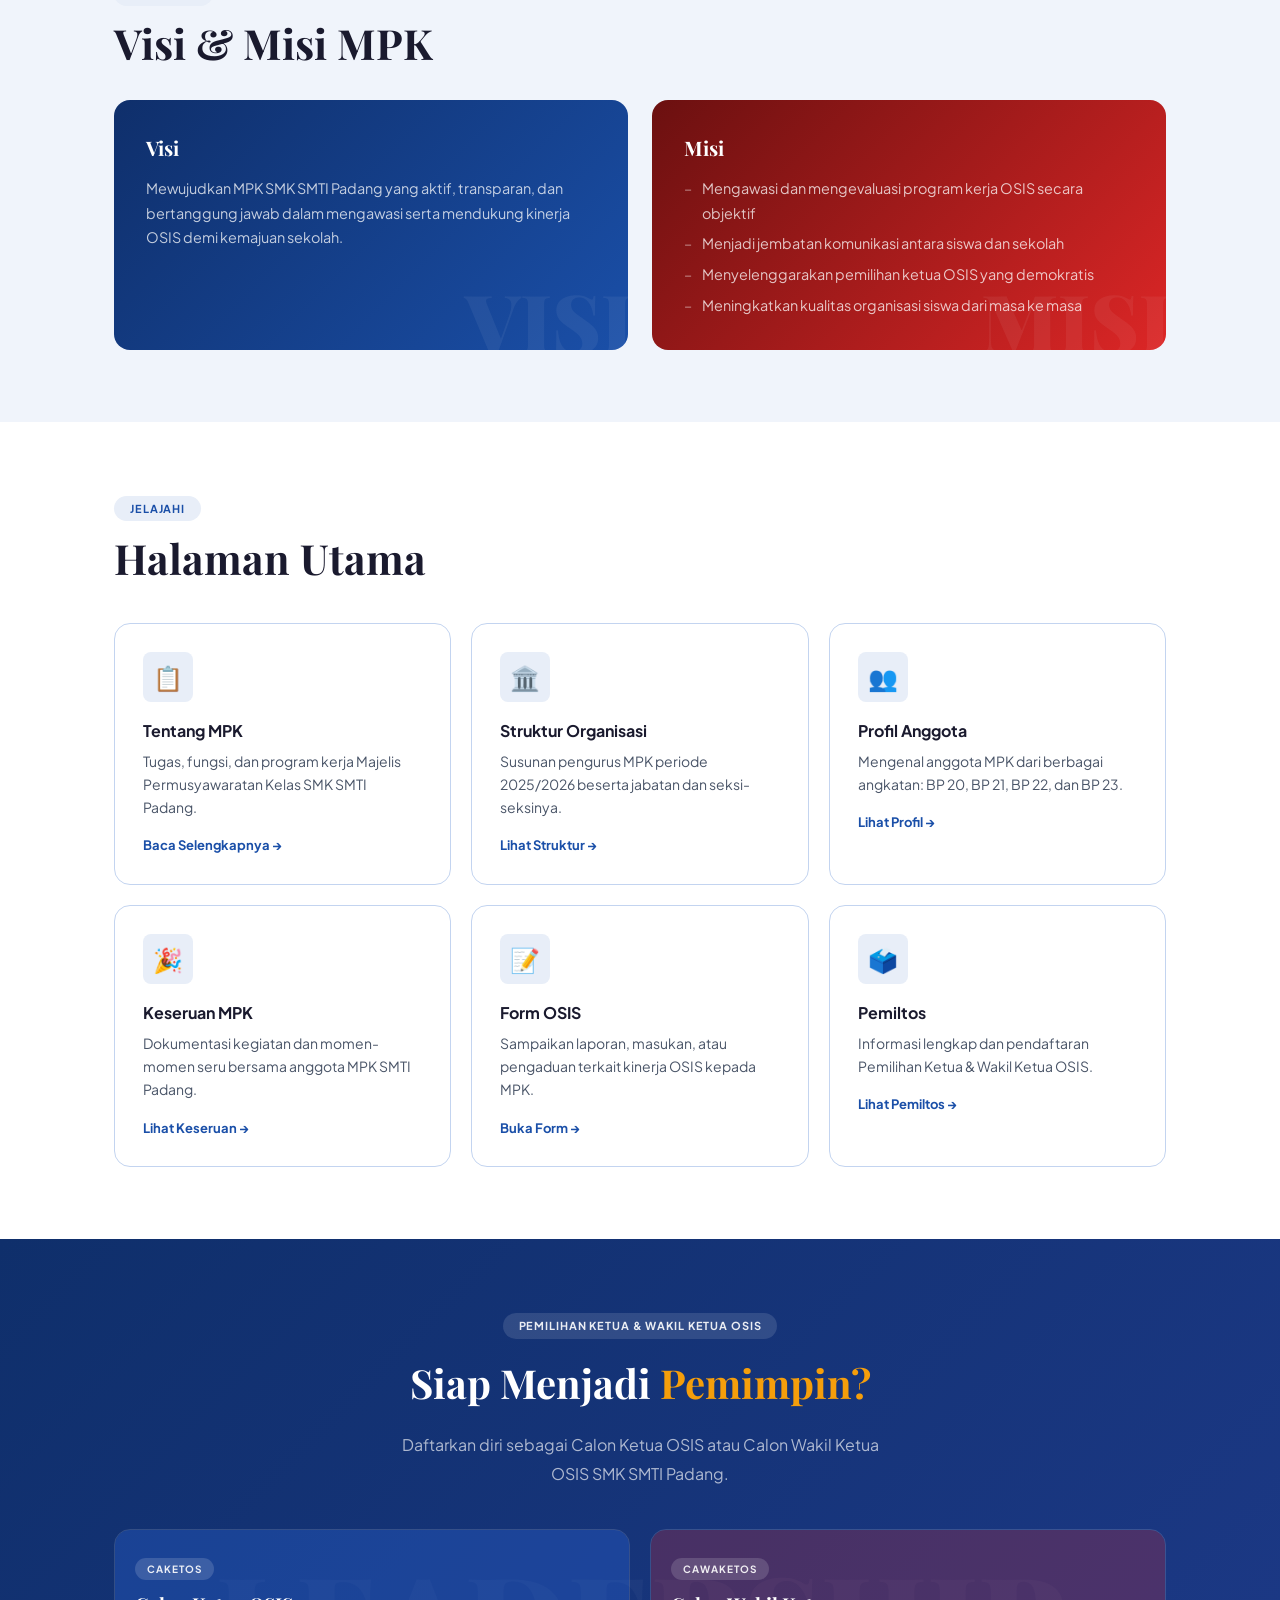
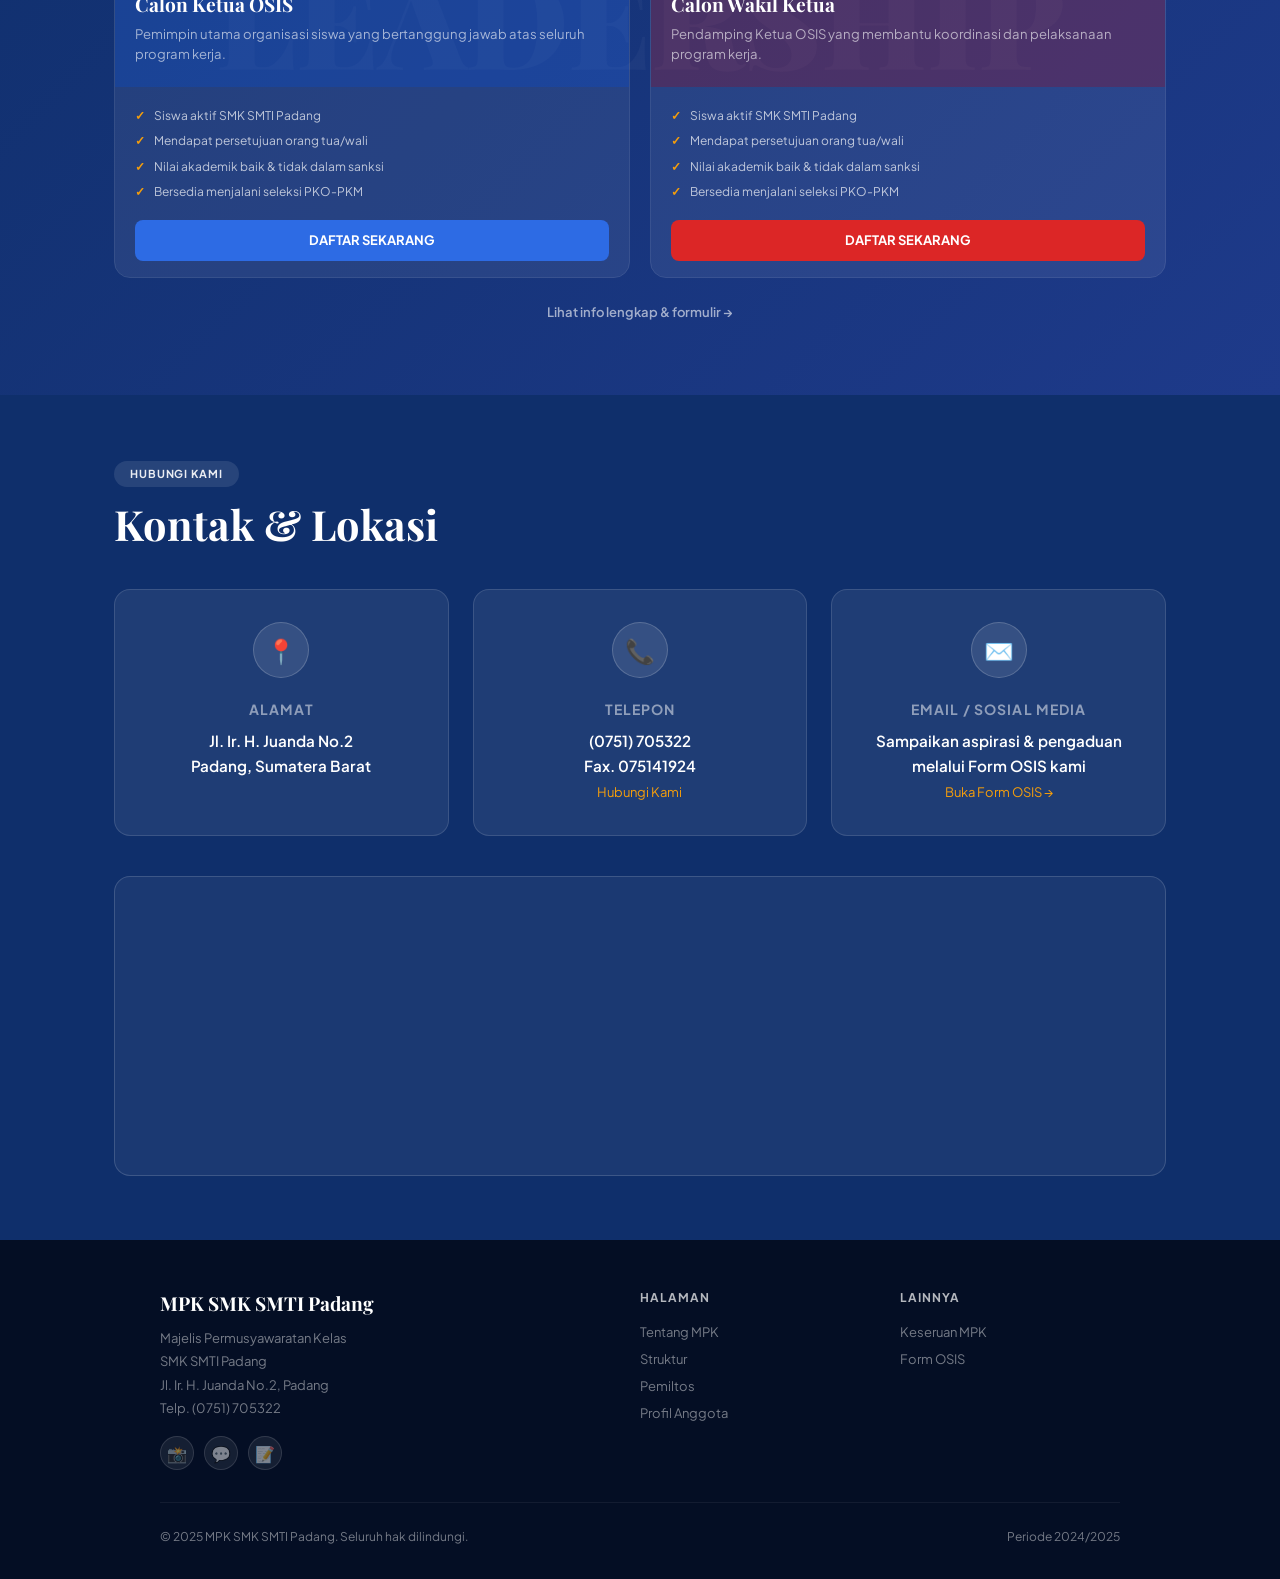
==== commit b773894c: "Add files via upload" ====
--- a/index.html
+++ b/index.html
@@ -3,449 +3,1454 @@
 <head>
 <meta charset="UTF-8">
 <meta name="viewport" content="width=device-width, initial-scale=1.0">
-<title>MPK SMK SMTI Padang — Halaman Muka</title>
+<meta name="description" content="MPK SMK SMTI Padang — Majelis Permusyawaratan Kelas, organisasi tertinggi siswa SMK SMTI Padang.">
+<title>MPK SMK SMTI Padang</title>
+
+<!-- CSS -->
 <link rel="stylesheet" href="style.css">
+<link rel="stylesheet" href="animations.css">
+
 <style>
-/* ============================================================
-   FITUR: HERO SECTION — Tampilan utama halaman beranda
-   ============================================================ */
+/* ================================================================
+   STYLES KHUSUS KOMPONEN TIAP HALAMAN
+   ================================================================ */
+
+/* ---- PAGE PANEL SYSTEM ---- */
+.page-panel { display: none; }
+.page-panel.page-aktif { display: block; }
+
+/* ================================================================
+   BERANDA (Halaman Muka)
+   ================================================================ */
 .hero {
   min-height: 100vh;
-  background: linear-gradient(160deg, #071e0e 0%, #0f3d25 40%, #0a2c1c 100%);
+  background: linear-gradient(160deg, #040e24 0%, #0c2461 45%, #1a3a80 100%);
   display: flex; align-items: center; justify-content: center;
   padding: 100px 1.5rem 80px; position: relative; overflow: hidden;
 }
 .hero-grid {
-  position: absolute; inset: 0; opacity: 0.035;
-  background-image: linear-gradient(rgba(255,255,255,.7) 1px, transparent 1px),
-                    linear-gradient(90deg, rgba(255,255,255,.7) 1px, transparent 1px);
-  background-size: 48px 48px;
+  position: absolute; inset: 0; opacity: 0.04;
+  background-image: linear-gradient(rgba(255,255,255,.8) 1px, transparent 1px),
+                    linear-gradient(90deg, rgba(255,255,255,.8) 1px, transparent 1px);
+  background-size: 52px 52px;
 }
 .hero-glow {
   position: absolute; inset: 0;
-  background: radial-gradient(ellipse at 65% 50%, rgba(47,168,106,0.18) 0%, transparent 60%),
-              radial-gradient(ellipse at 20% 80%, rgba(200,168,0,0.09) 0%, transparent 50%);
-}
-.hero-content { position: relative; z-index: 1; text-align: center; max-width: 800px; }
+  background: radial-gradient(ellipse at 65% 50%, rgba(45,107,228,0.3) 0%, transparent 60%),
+              radial-gradient(ellipse at 20% 80%, rgba(245,158,11,0.12) 0%, transparent 50%);
+}
+.hero-content { position: relative; z-index: 2; text-align: center; max-width: 820px; }
 .hero-badge {
   display: inline-flex; align-items: center; gap: 8px;
-  background: rgba(255,255,255,0.07); border: 1px solid rgba(255,255,255,0.14);
-  color: rgba(255,255,255,0.85); font-size: 11px; font-weight: 700;
-  padding: 6px 18px; border-radius: 100px; letter-spacing: 0.1em;
-  text-transform: uppercase; margin-bottom: 1.5rem;
-}
-.hero-badge::before { content: ''; width: 7px; height: 7px; border-radius: 50%; background: var(--hijau-terang); flex-shrink: 0; }
+  background: rgba(255,255,255,0.08); border: 1px solid rgba(255,255,255,0.16);
+  color: rgba(255,255,255,0.9); font-size: 11px; font-weight: 700;
+  padding: 7px 20px; border-radius: 100px; letter-spacing: 0.1em;
+  text-transform: uppercase; margin-bottom: 1.75rem;
+}
+.hero-badge-dot {
+  width: 8px; height: 8px; border-radius: 50%;
+  background: var(--aksen); flex-shrink: 0;
+  animation: pulse 2s ease-in-out infinite;
+}
 .hero h1 {
   font-family: 'Playfair Display', serif;
-  font-size: clamp(2.8rem, 8vw, 5.5rem);
-  font-weight: 900; color: white; line-height: 1.05;
-  margin-bottom: 1.25rem;
-}
-.hero h1 em { color: var(--kuning); font-style: normal; }
+  font-size: clamp(3rem, 9vw, 5.8rem);
+  font-weight: 900; color: white; line-height: 1.05; margin-bottom: 1.25rem;
+}
+.hero h1 em { color: var(--aksen); font-style: normal; }
 .hero-desc {
-  font-size: 1.1rem; color: rgba(255,255,255,0.65); line-height: 1.85;
-  max-width: 540px; margin: 0 auto 2.5rem;
+  font-size: 1.1rem; color: rgba(255,255,255,0.65); line-height: 1.9;
+  max-width: 560px; margin: 0 auto 2.5rem;
 }
 .hero-btns { display: flex; gap: 1rem; justify-content: center; flex-wrap: wrap; }
-.btn-ghost {
-  background: rgba(255,255,255,0.08); color: white;
-  border: 1px solid rgba(255,255,255,0.22);
-  padding: 12px 26px; border-radius: 8px; text-decoration: none;
-  font-weight: 600; font-size: 14px; transition: all 0.2s;
-}
-.btn-ghost:hover { background: rgba(255,255,255,0.15); }
 .hero-stats {
   display: flex; gap: 3.5rem; justify-content: center; margin-top: 5rem;
-  padding-top: 2.5rem; border-top: 1px solid rgba(255,255,255,0.08);
+  padding-top: 2.5rem; border-top: 1px solid rgba(255,255,255,0.08); flex-wrap: wrap;
 }
 .stat-num {
-  font-family: 'Playfair Display', serif; font-size: 2.25rem;
-  font-weight: 700; color: var(--kuning);
-}
-.stat-label { font-size: 11px; color: rgba(255,255,255,0.45); margin-top: 5px; text-transform: uppercase; letter-spacing: 0.07em; }
-
-/* ============================================================
-   FITUR: ABOUT STRIP — Penjelasan singkat tentang MPK
-   ============================================================ */
-.about-strip { background: var(--putih); padding: 72px 1.5rem; }
+  font-family: 'Playfair Display', serif; font-size: 2.5rem;
+  font-weight: 700; color: var(--aksen);
+}
+.stat-label { font-size: 11px; color: rgba(255,255,255,0.4); margin-top: 5px; text-transform: uppercase; letter-spacing: 0.08em; }
+
+/* About strip */
 .about-grid { display: grid; grid-template-columns: 1fr 1fr; gap: 4rem; align-items: center; max-width: 900px; margin: 0 auto; }
 .about-visual {
-  background: linear-gradient(135deg, var(--hijau-gelap) 0%, var(--hijau-terang) 100%);
-  border-radius: 16px; padding: 2.5rem; min-height: 300px;
+  background: linear-gradient(135deg, var(--biru-gelap) 0%, var(--biru-terang) 100%);
+  border-radius: var(--r-xl); padding: 2.5rem; min-height: 300px;
   position: relative; overflow: hidden; display: flex; flex-direction: column; justify-content: flex-end;
 }
 .about-visual::before {
   content: 'MPK'; position: absolute; top: -15px; right: -5px;
   font-family: 'Playfair Display', serif; font-size: 9rem; font-weight: 900;
-  color: rgba(255,255,255,0.07); line-height: 1;
+  color: rgba(255,255,255,0.07); line-height: 1; pointer-events: none;
 }
 .about-visual h3 { font-family: 'Playfair Display', serif; font-size: 1.6rem; color: white; margin-bottom: 0.5rem; position: relative; z-index: 1; }
 .about-visual p { color: rgba(255,255,255,0.7); font-size: 0.9rem; line-height: 1.65; position: relative; z-index: 1; }
-.about-text p { font-size: 1rem; line-height: 1.85; color: var(--teks-abu); margin-bottom: 1rem; }
-.about-text p strong { color: var(--hijau); }
-.about-text .btn-hijau { margin-top: 0.5rem; }
-
-/* ============================================================
-   FITUR: HIGHLIGHT CARDS — Navigasi kartu ke halaman-halaman utama
-   ============================================================ */
-.highlights { background: var(--bg); padding: 72px 1.5rem; }
-.highlights-grid { display: grid; grid-template-columns: repeat(3,1fr); gap: 1.25rem; margin-top: 2.5rem; max-width: 900px; margin-left: auto; margin-right: auto; }
+.about-text p { font-size: 1rem; line-height: 1.9; color: var(--teks-abu); margin-bottom: 1rem; }
+.about-text p strong { color: var(--biru); }
+
+/* Highlight Cards Beranda */
+.hl-grid { display: grid; grid-template-columns: repeat(3, 1fr); gap: 1.25rem; margin-top: 2.5rem; }
 .hl-card {
-  background: var(--putih); border-radius: 14px; border: 1px solid var(--border);
-  padding: 1.75rem; text-decoration: none; color: inherit; display: block; transition: all 0.25s;
-}
-.hl-card:hover { transform: translateY(-4px); box-shadow: 0 12px 32px rgba(26,122,74,0.12); border-color: var(--hijau-terang); }
+  background: var(--putih); border-radius: var(--r-lg); border: 1px solid var(--border);
+  padding: 1.75rem; cursor: pointer; display: block; color: inherit;
+  transition: all var(--ease);
+}
+.hl-card:hover { transform: translateY(-5px); box-shadow: 0 14px 36px var(--shadow); border-color: var(--biru-terang); }
 .hl-icon {
-  width: 48px; height: 48px; border-radius: 10px; background: var(--hijau-muda);
-  display: flex; align-items: center; justify-content: center;
-  font-size: 22px; margin-bottom: 1rem;
-}
+  width: 50px; height: 50px; border-radius: var(--r-sm);
+  background: var(--biru-muda); display: flex; align-items: center; justify-content: center;
+  font-size: 24px; margin-bottom: 1rem;
+  transition: transform var(--ease);
+}
+.hl-card:hover .hl-icon { transform: scale(1.1) rotate(-4deg); }
 .hl-card h3 { font-size: 1rem; font-weight: 700; color: var(--teks); margin-bottom: 0.4rem; }
-.hl-card p { font-size: 0.875rem; color: var(--teks-abu); line-height: 1.65; }
-.hl-card .hl-link { display: flex; align-items: center; gap: 6px; color: var(--hijau); font-size: 13px; font-weight: 700; margin-top: 1rem; }
-
-/* ============================================================
-   FITUR: PEMILTOS SECTION — Informasi & pendaftaran Pemiltos (digabung dari pemiltos.html)
-   ============================================================ */
-.pemiltos-section {
-  background: var(--putih);
-  padding: 72px 1.5rem;
-}
-.pemiltos-section .container { max-width: 900px; margin: 0 auto; }
-.pemiltos-inner {
-  background: linear-gradient(135deg, var(--hijau-gelap) 0%, #1a5535 100%);
-  border-radius: 20px; padding: 3rem; position: relative; overflow: hidden;
-  text-align: center;
-}
-.pemiltos-inner::before {
+.hl-card p  { font-size: 0.875rem; color: var(--teks-abu); line-height: 1.65; }
+.hl-link    { display: flex; align-items: center; gap: 6px; color: var(--biru); font-size: 13px; font-weight: 700; margin-top: 1rem; }
+
+/* Countdown beranda */
+.cd-wrap {
+  display: inline-flex; gap: 0; background: rgba(255,255,255,0.07);
+  border: 1px solid rgba(255,255,255,0.14); border-radius: var(--r-lg);
+  padding: 1.25rem 2rem; margin: 1.5rem 0; flex-wrap: wrap; justify-content: center; gap: 1.5rem;
+}
+.cd-item { text-align: center; }
+.cd-num { font-family: 'Playfair Display', serif; font-size: 2.25rem; font-weight: 700; color: var(--aksen); line-height: 1; }
+.cd-label { font-size: 10px; color: rgba(255,255,255,0.4); margin-top: 4px; text-transform: uppercase; letter-spacing: 0.07em; }
+.cd-sep { font-family: 'Playfair Display', serif; font-size: 2rem; color: rgba(255,255,255,0.18); align-self: center; padding-bottom: 10px; }
+
+/* Pemiltos Section in Beranda */
+.pemiltos-beranda {
+  background: linear-gradient(135deg, var(--biru-gelap) 0%, #1e3a8a 100%);
+  padding: 72px 1.5rem; position: relative; overflow: hidden; text-align: center;
+}
+.pemiltos-beranda::before {
   content: 'LEADERSHIP';
   position: absolute; top: 50%; left: 50%; transform: translate(-50%,-50%);
-  font-family: 'Playfair Display', serif; font-size: 7rem; font-weight: 900;
-  color: rgba(255,255,255,0.03); white-space: nowrap; pointer-events: none; letter-spacing: 0.1em;
-}
-.pemiltos-inner .section-tag { background: rgba(255,255,255,0.13); color: rgba(255,255,255,0.9); }
-.pemiltos-inner h2 { font-family: 'Playfair Display', serif; font-size: clamp(1.75rem,4vw,2.5rem); color: white; margin-bottom: 1rem; position: relative; z-index: 1; }
-.pemiltos-inner p { color: rgba(255,255,255,0.65); font-size: 1rem; line-height: 1.75; max-width: 500px; margin: 0 auto 2rem; position: relative; z-index: 1; }
-
-/* Daftar kartu caketos & cawaketos */
-.pemiltos-daftar-grid {
-  display: grid; grid-template-columns: 1fr 1fr; gap: 1.5rem;
-  margin-top: 2.5rem; position: relative; z-index: 1;
-}
-.pemiltos-daftar-card {
-  border-radius: 14px; overflow: hidden; border: 1px solid rgba(255,255,255,0.15);
-  text-align: left;
-}
-.pemiltos-daftar-card-top {
-  padding: 1.75rem 1.5rem 1.5rem; position: relative; overflow: hidden;
-}
-.pemiltos-daftar-card.caketos .pemiltos-daftar-card-top { background: rgba(47,168,106,0.25); }
-.pemiltos-daftar-card.cawaketos .pemiltos-daftar-card-top { background: rgba(139,26,26,0.3); }
-.pemiltos-daftar-card-top .label {
+  font-family: 'Playfair Display', serif; font-size: 8rem; font-weight: 900;
+  color: rgba(255,255,255,0.03); white-space: nowrap; pointer-events: none;
+}
+.pemiltos-beranda .section-tag { background: rgba(255,255,255,0.12); color: rgba(255,255,255,0.9); }
+.pemiltos-beranda h2 { font-family: 'Playfair Display', serif; font-size: clamp(1.75rem,4vw,2.5rem); color: white; margin-bottom: 1rem; position: relative; z-index: 1; }
+.pemiltos-beranda > div > p { color: rgba(255,255,255,0.65); font-size: 1rem; line-height: 1.8; max-width: 500px; margin: 0 auto 2rem; position: relative; z-index: 1; }
+
+/* Daftar mini cards */
+.pemiltos-mini-grid { display: grid; grid-template-columns: 1fr 1fr; gap: 1.25rem; margin-top: 2.5rem; position: relative; z-index: 1; }
+.pmini {
+  border-radius: var(--r-lg); overflow: hidden;
+  border: 1px solid rgba(255,255,255,0.14); text-align: left;
+}
+.pmini-top { padding: 1.5rem 1.25rem; }
+.pmini.caketos .pmini-top   { background: rgba(45,107,228,0.3); }
+.pmini.cawaketos .pmini-top { background: rgba(220,38,38,0.25); }
+.pmini-top .label {
   display: inline-block; background: rgba(255,255,255,0.15); color: rgba(255,255,255,0.9);
   font-size: 10px; font-weight: 700; padding: 3px 12px; border-radius: 100px;
-  letter-spacing: 0.1em; text-transform: uppercase; margin-bottom: 0.75rem;
-}
-.pemiltos-daftar-card-top h3 { font-family: 'Playfair Display', serif; font-size: 1.3rem; color: white; margin-bottom: 0.4rem; }
-.pemiltos-daftar-card-top p { color: rgba(255,255,255,0.6); font-size: 0.85rem; line-height: 1.6; }
-.pemiltos-daftar-card-body { background: rgba(255,255,255,0.07); padding: 1.25rem 1.5rem; }
-.pemiltos-syarat { list-style: none; margin-bottom: 1.25rem; }
-.pemiltos-syarat li { font-size: 13px; color: rgba(255,255,255,0.7); padding: 4px 0 4px 1.25rem; position: relative; }
-.pemiltos-syarat li::before { content: '✓'; position: absolute; left: 0; color: var(--hijau-terang); font-weight: 700; }
-.btn-daftar-caketos {
-  display: block; background: var(--hijau-terang); color: white; text-align: center;
-  padding: 11px; border-radius: 8px; text-decoration: none; font-weight: 700; font-size: 14px;
-  transition: all 0.2s;
-}
-.btn-daftar-caketos:hover { background: #27cc75; }
-.btn-daftar-cawaketos {
-  display: block; background: var(--merah); color: white; text-align: center;
-  padding: 11px; border-radius: 8px; text-decoration: none; font-weight: 700; font-size: 14px;
-  transition: all 0.2s;
-}
-.btn-daftar-cawaketos:hover { background: #a52020; }
-
-/* Countdown timer dalam beranda */
-.pemiltos-countdown {
-  display: flex; justify-content: center; gap: 1.5rem;
-  background: rgba(255,255,255,0.06); border: 1px solid rgba(255,255,255,0.12);
-  border-radius: 12px; padding: 1.25rem 2rem; max-width: 400px;
-  margin: 1.5rem auto 0; position: relative; z-index: 1;
-}
-.cd-item { text-align: center; }
-.cd-num { font-family: 'Playfair Display', serif; font-size: 2rem; font-weight: 700; color: var(--kuning); line-height: 1; }
-.cd-label { font-size: 10px; color: rgba(255,255,255,0.45); margin-top: 4px; text-transform: uppercase; letter-spacing: 0.07em; }
-.cd-sep { font-family: 'Playfair Display', serif; font-size: 1.75rem; color: rgba(255,255,255,0.2); align-self: center; padding-bottom: 8px; }
-
-.pemiltos-more-link {
+  letter-spacing: 0.1em; text-transform: uppercase; margin-bottom: 0.6rem;
+}
+.pmini-top h3 { font-family: 'Playfair Display', serif; font-size: 1.2rem; color: white; }
+.pmini-top p  { color: rgba(255,255,255,0.6); font-size: 0.82rem; margin-top: 4px; line-height: 1.5; }
+.pmini-body   { background: rgba(255,255,255,0.07); padding: 1rem 1.25rem; }
+.pmini-syarat { list-style: none; margin-bottom: 1rem; }
+.pmini-syarat li { font-size: 12px; color: rgba(255,255,255,0.7); padding: 3px 0 3px 1.2rem; position: relative; }
+.pmini-syarat li::before { content: '✓'; position: absolute; left: 0; color: var(--aksen); font-weight: 700; }
+.btn-daftar-c  { display: block; background: var(--biru-terang); color: white; text-align: center; padding: 10px; border-radius: var(--r-sm); font-weight: 700; font-size: 13px; transition: all var(--ease); }
+.btn-daftar-r  { display: block; background: var(--merah); color: white; text-align: center; padding: 10px; border-radius: var(--r-sm); font-weight: 700; font-size: 13px; transition: all var(--ease); }
+.btn-daftar-c:hover { background: var(--biru-mid); }
+.btn-daftar-r:hover { background: #b91c1c; }
+
+/* ================================================================
+   TENTANG + BERANDA (GABUNG)
+   ================================================================ */
+.tugas-grid { display: grid; grid-template-columns: 1fr 1fr; gap: 1rem; margin-top: 2rem; }
+.tugas-card {
+  background: var(--putih); border-radius: var(--r-md);
+  border: 1px solid var(--border); padding: 1.25rem 1.5rem;
+  display: flex; gap: 1rem; align-items: flex-start;
+  transition: all var(--ease);
+}
+.tugas-card:hover { transform: translateY(-2px); box-shadow: 0 6px 20px var(--shadow); }
+.tugas-num {
+  min-width: 34px; height: 34px; border-radius: 50%;
+  background: var(--biru-muda); color: var(--biru);
+  display: flex; align-items: center; justify-content: center;
+  font-weight: 700; font-size: 13px; flex-shrink: 0; margin-top: 2px;
+}
+.tugas-card p { font-size: 0.875rem; line-height: 1.65; color: var(--teks-abu); }
+.prog-item {
+  border-radius: var(--r-md); border-left: 4px solid var(--biru-terang);
+  background: var(--bg); padding: 1.5rem 1.75rem; margin-bottom: 1.25rem;
+}
+.prog-item h3 { font-size: 1rem; font-weight: 700; color: var(--biru); margin-bottom: 0.75rem; }
+.prog-sublist { list-style: none; display: flex; flex-direction: column; gap: 0.5rem; }
+.prog-sublist li {
+  font-size: 0.875rem; color: var(--teks-abu); padding-left: 1.25rem;
+  position: relative; line-height: 1.6;
+}
+.prog-sublist li::before {
+  content: ''; position: absolute; left: 0; top: 8px;
+  width: 5px; height: 5px; border-radius: 50%; background: var(--biru-terang);
+}
+.visi-grid { display: grid; grid-template-columns: 1fr 1fr; gap: 1.5rem; margin-top: 2rem; }
+.visi-card {
+  border-radius: var(--r-lg); padding: 2rem; position: relative; overflow: hidden;
+}
+.visi-card.visi { background: linear-gradient(135deg, var(--biru-gelap), var(--biru)); }
+.visi-card.misi { background: linear-gradient(135deg, #6b1010, var(--merah)); }
+.visi-card::before {
+  content: attr(data-word);
+  position: absolute; bottom: -10px; right: -5px;
+  font-family: 'Playfair Display', serif; font-size: 5rem; font-weight: 900;
+  color: rgba(255,255,255,0.06); pointer-events: none; line-height: 1;
+}
+.visi-card h3 { font-family: 'Playfair Display', serif; color: white; font-size: 1.25rem; margin-bottom: 0.75rem; }
+.visi-card p, .visi-card li { color: rgba(255,255,255,0.75); font-size: 0.9rem; line-height: 1.7; }
+.visi-card ul { list-style: none; display: flex; flex-direction: column; gap: 0.4rem; }
+.visi-card ul li { padding-left: 1.1rem; position: relative; }
+.visi-card ul li::before { content: '–'; position: absolute; left: 0; color: rgba(255,255,255,0.5); }
+
+/* ================================================================
+   STRUKTUR
+   ================================================================ */
+.periode-badge {
+  display: inline-block; background: var(--aksen); color: #3a2000;
+  font-size: 12px; font-weight: 700; padding: 5px 16px; border-radius: 100px;
+  letter-spacing: 0.06em; margin-bottom: 1.5rem;
+}
+.inti-grid { display: flex; justify-content: center; gap: 1.5rem; flex-wrap: wrap; margin-bottom: 3rem; }
+.inti-card {
+  background: var(--putih); border-radius: var(--r-lg); border: 1px solid var(--border);
+  padding: 1.75rem 1.5rem; text-align: center; width: 190px;
+  transition: all var(--ease); position: relative;
+}
+.inti-card.ketua { border-color: var(--aksen); box-shadow: 0 0 0 2px rgba(245,158,11,0.2); }
+.inti-card:hover { transform: translateY(-5px); box-shadow: 0 14px 32px var(--shadow); }
+.jabatan-badge {
+  position: absolute; top: -12px; left: 50%; transform: translateX(-50%);
+  background: var(--biru); color: white; font-size: 10px; font-weight: 700;
+  padding: 3px 14px; border-radius: 100px; white-space: nowrap; letter-spacing: 0.05em;
+}
+.inti-card.ketua .jabatan-badge { background: var(--aksen); color: #3a2000; }
+
+/* Avatar / Foto */
+.inti-avatar {
+  width: 84px; height: 84px; border-radius: 50%; margin: 0.75rem auto 1rem;
+  background: linear-gradient(135deg, var(--biru-muda), #c3d4f0);
+  border: 3px solid var(--border);
+  display: flex; align-items: center; justify-content: center;
+  font-family: 'Playfair Display', serif; font-size: 28px; font-weight: 700; color: var(--biru);
+  overflow: hidden; flex-shrink: 0;
+  transition: transform var(--ease);
+}
+.inti-card:hover .inti-avatar { transform: scale(1.05); }
+.inti-card.ketua .inti-avatar { background: linear-gradient(135deg, #fef3c7, #fde68a); color: #78350f; border-color: var(--aksen); width: 92px; height: 92px; }
+.inti-avatar img { width: 100%; height: 100%; object-fit: cover; border-radius: 50%; display: block; }
+.inti-card .nama { font-size: 0.9rem; font-weight: 700; color: var(--teks); }
+.inti-card .kelas { font-size: 12px; color: var(--teks-abu); margin-top: 3px; }
+
+.seksi-block { margin-bottom: 2.5rem; }
+.seksi-header {
+  background: linear-gradient(135deg, var(--biru-terang), #1d4ed8);
+  border-radius: var(--r-md); padding: 12px 20px; margin-bottom: 1.25rem;
+}
+.seksi-header h3 { color: white; font-size: 1rem; font-weight: 700; }
+.seksi-header p  { color: rgba(255,255,255,0.75); font-size: 12px; margin-top: 2px; }
+.seksi-anggota { display: grid; grid-template-columns: repeat(auto-fill, minmax(170px, 1fr)); gap: 1rem; }
+.anggota-card {
+  background: var(--putih); border-radius: var(--r-md); border: 1px solid var(--border);
+  padding: 1.25rem; text-align: center; transition: all var(--ease);
+}
+.anggota-card:hover { border-color: var(--biru-terang); transform: translateY(-3px); box-shadow: 0 8px 24px var(--shadow); }
+.anggota-avatar {
+  width: 64px; height: 64px; border-radius: 50%; margin: 0 auto 0.75rem;
+  background: linear-gradient(135deg, var(--biru-muda), #dbeafe);
+  display: flex; align-items: center; justify-content: center;
+  font-weight: 700; font-size: 20px; color: var(--biru);
+  font-family: 'Playfair Display', serif; overflow: hidden;
+  border: 2px solid var(--border); transition: transform var(--ease);
+}
+.anggota-card:hover .anggota-avatar { transform: scale(1.08); }
+.anggota-avatar img { width: 100%; height: 100%; object-fit: cover; border-radius: 50%; display: block; }
+.anggota-card .peran { font-size: 11px; font-weight: 700; color: var(--biru); text-transform: uppercase; letter-spacing: 0.05em; margin-bottom: 4px; }
+.anggota-card .nama  { font-size: 13px; font-weight: 600; color: var(--teks); }
+.anggota-card .kelas { font-size: 11px; color: var(--teks-abu); margin-top: 2px; }
+
+.foto-info {
+  background: var(--biru-muda); border: 1px solid var(--border);
+  border-radius: var(--r-md); padding: 12px 18px; margin-bottom: 1.5rem;
+  font-size: 13px; color: var(--biru); display: flex; align-items: flex-start; gap: 10px;
+}
+
+/* Bagan */
+.bagan { display: flex; flex-direction: column; align-items: center; }
+.bagan-row { display: flex; gap: 1rem; justify-content: center; }
+.bagan-node {
+  background: var(--putih); border: 1px solid var(--border); border-radius: var(--r-md);
+  padding: 10px 18px; font-size: 13px; font-weight: 600; color: var(--teks);
+  text-align: center; min-width: 120px; transition: all var(--ease);
+}
+.bagan-node:hover { border-color: var(--biru-terang); }
+.bagan-node.top { background: var(--biru); color: white; border-color: var(--biru); }
+.bagan-node.mid { background: var(--biru-muda); color: var(--biru); border-color: var(--biru-terang); }
+.bagan-line { width: 2px; height: 28px; background: var(--border); margin: 0 auto; }
+
+/* ================================================================
+   PEMILTOS
+   ================================================================ */
+.pemiltos-hero-pg {
+  background: linear-gradient(160deg, #040e24 0%, #0c2461 50%, #040e24 100%);
+  padding: 80px 1.5rem 70px; text-align: center; position: relative; overflow: hidden;
+}
+.pemiltos-hero-pg::before {
+  content: 'LEADERSHIP';
+  position: absolute; top: 50%; left: 50%; transform: translate(-50%,-50%);
+  font-family: 'Playfair Display', serif; font-size: 8rem; font-weight: 900;
+  color: rgba(255,255,255,0.03); white-space: nowrap; letter-spacing: 0.1em; pointer-events: none;
+}
+.pemiltos-hero-pg .section-tag { background: rgba(255,255,255,0.12); color: rgba(255,255,255,0.9); }
+.pemiltos-hero-pg h1 { font-family: 'Playfair Display', serif; font-size: clamp(2.5rem,6vw,4rem); color: white; font-weight: 900; line-height: 1.1; margin: 0.5rem 0 1rem; }
+.pemiltos-hero-pg h1 em { color: var(--aksen); font-style: normal; }
+.pemiltos-hero-pg p { color: rgba(255,255,255,0.65); font-size: 1rem; line-height: 1.8; max-width: 500px; margin: 0 auto; }
+
+.daftar-grid { display: grid; grid-template-columns: 1fr 1fr; gap: 2rem; margin-top: 3rem; }
+.daftar-card {
+  border-radius: var(--r-xl); overflow: hidden; border: 1px solid var(--border);
+  transition: all var(--ease);
+}
+.daftar-card:hover { transform: translateY(-5px); box-shadow: 0 18px 48px var(--shadow); }
+.daftar-card-top {
+  padding: 2.5rem 2rem 2rem; text-align: center; position: relative; overflow: hidden;
+}
+.daftar-card.caketos .daftar-card-top   { background: linear-gradient(135deg, var(--biru-gelap), #1e40af); }
+.daftar-card.cawaketos .daftar-card-top { background: linear-gradient(135deg, #5a0f0f, var(--merah)); }
+.daftar-label {
+  display: inline-block; background: rgba(255,255,255,0.15); color: rgba(255,255,255,0.9);
+  font-size: 11px; font-weight: 700; padding: 4px 14px; border-radius: 100px;
+  letter-spacing: 0.1em; text-transform: uppercase; margin-bottom: 1rem;
+}
+.daftar-card-top h2 { font-family: 'Playfair Display', serif; font-size: 1.75rem; color: white; margin-bottom: 0.5rem; }
+.daftar-card-top p { color: rgba(255,255,255,0.65); font-size: 0.9rem; line-height: 1.65; }
+.daftar-card-body { background: var(--putih); padding: 1.75rem 2rem; }
+.syarat-list { list-style: none; display: flex; flex-direction: column; gap: 0.6rem; margin-bottom: 1.5rem; }
+.syarat-list li { font-size: 0.875rem; color: var(--teks-abu); padding-left: 1.5rem; position: relative; line-height: 1.5; }
+.syarat-list li::before { content: '✓'; position: absolute; left: 0; color: var(--biru-terang); font-weight: 700; }
+.btn-daftar-biru { display: block; background: var(--biru); color: white; text-align: center; padding: 13px; border-radius: var(--r-sm); font-weight: 700; font-size: 15px; transition: all var(--ease); }
+.btn-daftar-biru:hover { background: var(--biru-terang); transform: translateY(-1px); }
+.btn-daftar-merah { display: block; background: var(--merah); color: white; text-align: center; padding: 13px; border-radius: var(--r-sm); font-weight: 700; font-size: 15px; transition: all var(--ease); }
+.btn-daftar-merah:hover { background: #b91c1c; transform: translateY(-1px); }
+
+/* Formulir tabs */
+.formulir-tabs { display: flex; gap: 0.75rem; margin-bottom: 1.5rem; flex-wrap: wrap; }
+.formulir-tab {
+  padding: 9px 20px; border-radius: var(--r-sm); border: 1.5px solid var(--border);
+  background: var(--putih); color: var(--teks-abu); font-size: 13px; font-weight: 700;
+  cursor: pointer; transition: all var(--ease);
+}
+.formulir-tab.aktif.caketos   { background: var(--biru); border-color: var(--biru); color: white; }
+.formulir-tab.aktif.cawaketos { background: var(--merah); border-color: var(--merah); color: white; }
+.formulir-tab:not(.aktif):hover { border-color: var(--biru); color: var(--biru); }
+.form-panel { display: none; }
+.form-panel.aktif { display: block; }
+.google-form-wrap {
+  border-radius: var(--r-lg); overflow: hidden; border: 1px solid var(--border);
+  box-shadow: 0 4px 20px rgba(0,0,0,0.06); background: white;
+}
+.google-form-wrap iframe { width: 100%; border: none; display: block; min-height: 620px; }
+.form-placeholder {
+  background: var(--bg); border-radius: var(--r-lg); border: 2px dashed var(--border);
+  padding: 3rem 2rem; text-align: center;
+}
+.form-placeholder .placeholder-icon { font-size: 3rem; margin-bottom: 1rem; }
+.form-placeholder h4 { font-size: 1.1rem; font-weight: 700; color: var(--teks); margin-bottom: 0.5rem; }
+.form-placeholder p { font-size: 0.9rem; color: var(--teks-abu); line-height: 1.65; max-width: 440px; margin: 0 auto 1.25rem; }
+.formulir-aksi { display: flex; gap: 1rem; margin-top: 1.25rem; flex-wrap: wrap; align-items: center; }
+.btn-unduh {
   display: inline-flex; align-items: center; gap: 8px;
-  color: rgba(255,255,255,0.65); font-size: 13px; font-weight: 600;
-  text-decoration: none; margin-top: 1.5rem; position: relative; z-index: 1;
-  transition: color 0.2s;
-}
-.pemiltos-more-link:hover { color: white; }
-
-@media(max-width:768px){
-  .about-grid { grid-template-columns: 1fr; gap: 2rem; }
-  .highlights-grid { grid-template-columns: 1fr; }
-  .hero-stats { gap: 2rem; }
-  .pemiltos-daftar-grid { grid-template-columns: 1fr; }
-  .pemiltos-inner { padding: 2rem 1.25rem; }
+  background: var(--bg); color: var(--teks); border: 1.5px solid var(--border);
+  padding: 10px 20px; border-radius: var(--r-sm); font-weight: 700; font-size: 13px;
+  transition: all var(--ease); cursor: pointer;
+}
+.btn-unduh:hover { border-color: var(--biru); color: var(--biru); background: var(--biru-muda); }
+.btn-buka-form { display: inline-flex; align-items: center; gap: 8px; background: var(--biru-terang); color: white; padding: 10px 20px; border-radius: var(--r-sm); font-weight: 700; font-size: 13px; transition: all var(--ease); }
+.btn-buka-form:hover { background: var(--biru-mid); transform: translateY(-1px); }
+.btn-buka-form-merah { background: var(--merah); }
+.btn-buka-form-merah:hover { background: #b91c1c; }
+
+/* Timeline */
+.timeline { position: relative; padding-left: 2rem; margin-top: 2rem; }
+.timeline::before { content: ''; position: absolute; left: 7px; top: 8px; bottom: 8px; width: 2px; background: var(--border); }
+.tl-item { position: relative; margin-bottom: 1.75rem; }
+.tl-dot { position: absolute; left: -2rem; top: 4px; width: 16px; height: 16px; border-radius: 50%; background: var(--biru-muda); border: 2px solid var(--biru-terang); }
+.tl-item.done .tl-dot { background: var(--biru); border-color: var(--biru); }
+.tl-item h4 { font-size: 0.95rem; font-weight: 700; color: var(--teks); margin-bottom: 4px; }
+.tl-item p  { font-size: 0.85rem; color: var(--teks-abu); line-height: 1.55; }
+.tl-date    { font-size: 11px; font-weight: 700; color: var(--biru); text-transform: uppercase; letter-spacing: 0.05em; margin-bottom: 3px; }
+
+/* ================================================================
+   PROFIL
+   ================================================================ */
+.bp-nav {
+  background: var(--putih); border-bottom: 1px solid var(--border);
+  padding: 0 1.5rem; position: sticky; top: 64px; z-index: 100;
+}
+.bp-nav-inner { max-width: 960px; margin: 0 auto; display: flex; gap: 0; overflow-x: auto; }
+.bp-tab {
+  padding: 14px 24px; font-size: 14px; font-weight: 600; color: var(--teks-abu);
+  border-bottom: 2px solid transparent; cursor: pointer;
+  transition: all var(--ease); white-space: nowrap;
+}
+.bp-tab:hover { color: var(--biru); }
+.bp-tab.aktif { color: var(--biru); border-bottom-color: var(--biru-terang); }
+.bp-panel { display: none; }
+.bp-panel.aktif { display: block; }
+.group-banner {
+  background: linear-gradient(160deg, #040e24 0%, #1e3a8a 100%);
+  border-radius: var(--r-lg); padding: 3rem 2rem; text-align: center;
+  position: relative; overflow: hidden; margin-bottom: 2.5rem;
+}
+.group-banner::before {
+  content: attr(data-bp);
+  position: absolute; bottom: -20px; right: -5px;
+  font-family: 'Playfair Display', serif; font-size: 9rem; font-weight: 900;
+  color: rgba(255,255,255,0.05); line-height: 1; pointer-events: none;
+}
+.group-banner h2 { font-family: 'Playfair Display', serif; font-size: 2rem; color: white; margin-bottom: 0.25rem; position: relative; z-index: 1; }
+.group-banner p  { color: rgba(255,255,255,0.6); font-size: 0.9rem; position: relative; z-index: 1; }
+.group-banner .tahun { background: var(--aksen); color: #3a2000; font-size: 11px; font-weight: 700; padding: 4px 14px; border-radius: 100px; display: inline-block; margin-bottom: 1rem; letter-spacing: 0.06em; position: relative; z-index: 1; }
+.anggota-grid { display: grid; grid-template-columns: repeat(auto-fill, minmax(165px, 1fr)); gap: 1.25rem; }
+.anggota-card-p {
+  background: var(--putih); border-radius: var(--r-lg); border: 1px solid var(--border);
+  overflow: hidden; transition: all var(--ease);
+}
+.anggota-card-p:hover { transform: translateY(-5px); box-shadow: 0 12px 32px var(--shadow); border-color: var(--biru-terang); }
+.anggota-foto-wrap {
+  background: linear-gradient(135deg, var(--biru-gelap), var(--biru-terang));
+  height: 120px; display: flex; align-items: center; justify-content: center;
+  position: relative; overflow: hidden;
+}
+.anggota-foto-wrap::before {
+  content: attr(data-init);
+  font-family: 'Playfair Display', serif; font-size: 3.5rem; font-weight: 700;
+  color: rgba(255,255,255,0.9);
+}
+.anggota-foto-wrap img { width: 100%; height: 100%; object-fit: cover; position: absolute; inset: 0; }
+.anggota-info { padding: 1rem; text-align: center; }
+.anggota-card-p .jabatan { font-size: 10px; font-weight: 700; color: var(--biru); text-transform: uppercase; letter-spacing: 0.07em; margin-bottom: 4px; }
+.anggota-card-p .nama   { font-size: 0.875rem; font-weight: 700; color: var(--teks); }
+.anggota-card-p .kelas  { font-size: 11px; color: var(--teks-abu); margin-top: 3px; }
+.ketua-featured {
+  background: var(--putih); border-radius: var(--r-lg); border: 2px solid var(--aksen);
+  display: flex; gap: 2rem; align-items: center; padding: 2rem; margin-bottom: 1.5rem;
+}
+.ketua-avatar {
+  width: 100px; height: 100px; border-radius: 50%; flex-shrink: 0;
+  background: linear-gradient(135deg, var(--biru-gelap), var(--biru-terang));
+  display: flex; align-items: center; justify-content: center;
+  font-family: 'Playfair Display', serif; font-size: 2.5rem; font-weight: 700; color: white;
+  border: 3px solid var(--aksen); overflow: hidden;
+}
+.ketua-avatar img { width: 100%; height: 100%; object-fit: cover; border-radius: 50%; }
+.ketua-featured h3 { font-family: 'Playfair Display', serif; font-size: 1.5rem; color: var(--teks); margin-bottom: 4px; }
+.ketua-featured .jabatan { font-size: 12px; font-weight: 700; color: var(--aksen); text-transform: uppercase; letter-spacing: 0.07em; margin-bottom: 0.75rem; }
+.ketua-featured p { font-size: 0.875rem; color: var(--teks-abu); line-height: 1.65; }
+
+/* ================================================================
+   KESERUAN
+   ================================================================ */
+.kegiatan-block { margin-bottom: 3.5rem; }
+.kegiatan-header {
+  background: linear-gradient(135deg, var(--biru-terang), #1d4ed8);
+  border-radius: var(--r-md); padding: 14px 22px; margin-bottom: 1.5rem;
+  display: flex; align-items: center; justify-content: space-between;
+}
+.kegiatan-header h3 { color: white; font-size: 1rem; font-weight: 700; }
+.kegiatan-header span { color: rgba(255,255,255,0.7); font-size: 13px; }
+.foto-grid { display: grid; grid-template-columns: repeat(auto-fill, minmax(180px,1fr)); gap: 1rem; }
+.foto-card {
+  border-radius: var(--r-md); overflow: hidden; aspect-ratio: 4/3;
+  position: relative; transition: all var(--ease); cursor: pointer;
+}
+.foto-card:hover { transform: scale(1.03); box-shadow: 0 10px 28px rgba(0,0,0,0.25); }
+.foto-card::before {
+  content: attr(data-num);
+  position: absolute; inset: 0; display: flex; align-items: center; justify-content: center;
+  font-family: 'Playfair Display', serif; font-size: 3rem; font-weight: 700;
+  color: rgba(255,255,255,0.2); z-index: 1;
+}
+.foto-card::after {
+  content: attr(data-label);
+  position: absolute; bottom: 0; left: 0; right: 0; z-index: 2;
+  background: linear-gradient(transparent, rgba(0,0,0,0.65));
+  color: white; font-size: 12px; font-weight: 600; padding: 24px 12px 10px;
+}
+.foto-card.v1 { background: linear-gradient(135deg, #0f2461, #2d6be4); }
+.foto-card.v2 { background: linear-gradient(135deg, #3d0f0f, #a82f2f); }
+.foto-card.v3 { background: linear-gradient(135deg, #0f3d25, #2fa86a); }
+.foto-card.v4 { background: linear-gradient(135deg, #2d2d0f, #a8902f); }
+.highlight-row { display: grid; grid-template-columns: repeat(4, 1fr); gap: 1rem; margin-bottom: 3rem; }
+.hl-stat { background: var(--putih); border-radius: var(--r-md); border: 1px solid var(--border); padding: 1.25rem; text-align: center; }
+.hl-stat .num   { font-family: 'Playfair Display', serif; font-size: 1.75rem; font-weight: 700; color: var(--biru); }
+.hl-stat .label { font-size: 12px; color: var(--teks-abu); margin-top: 4px; }
+
+/* ================================================================
+   FORM OSIS
+   ================================================================ */
+.form-hero-pg {
+  background: linear-gradient(160deg, #040e24 0%, var(--biru) 60%, #040e24 100%);
+  padding: 80px 1.5rem 70px; text-align: center; position: relative; overflow: hidden;
+}
+.form-hero-pg::before {
+  content: 'LAPORAN';
+  position: absolute; top: 50%; left: 50%; transform: translate(-50%,-50%);
+  font-family: 'Playfair Display', serif; font-size: 7rem; font-weight: 900;
+  color: rgba(255,255,255,0.04); white-space: nowrap; letter-spacing: 0.08em; pointer-events: none;
+}
+.form-hero-pg .section-tag { background: rgba(255,255,255,0.15); color: rgba(255,255,255,0.95); }
+.form-hero-pg h1 { font-family: 'Playfair Display', serif; font-size: clamp(2.5rem,6vw,4rem); color: white; font-weight: 900; line-height: 1.1; margin: 0.5rem 0 1rem; }
+.form-hero-pg h1 em { color: var(--aksen); font-style: normal; }
+.form-hero-pg p { color: rgba(255,255,255,0.7); font-size: 1rem; line-height: 1.8; max-width: 460px; margin: 0 auto; }
+.form-card {
+  background: var(--putih); border-radius: var(--r-xl); border: 1px solid var(--border);
+  padding: 2.5rem; max-width: 640px; margin: 0 auto;
+  box-shadow: 0 4px 32px var(--shadow);
+}
+.form-group { margin-bottom: 1.25rem; }
+.form-group label { display: block; font-size: 13px; font-weight: 700; color: var(--teks); margin-bottom: 6px; }
+.form-group label span { color: var(--merah); }
+.form-group input, .form-group select, .form-group textarea {
+  width: 100%; padding: 10px 14px; border-radius: var(--r-sm);
+  border: 1px solid var(--border); background: var(--bg);
+  font-size: 14px; color: var(--teks); font-family: inherit;
+  transition: border-color var(--ease), box-shadow var(--ease); outline: none;
+}
+.form-group input:focus, .form-group select:focus, .form-group textarea:focus {
+  border-color: var(--biru-terang); box-shadow: 0 0 0 3px rgba(45,107,228,0.12);
+  background: var(--putih);
+}
+.form-group textarea { min-height: 130px; resize: vertical; line-height: 1.6; }
+.form-row { display: grid; grid-template-columns: 1fr 1fr; gap: 1rem; }
+.submit-btn {
+  width: 100%; background: var(--biru); color: white;
+  border: none; padding: 14px; border-radius: var(--r-md); font-weight: 700;
+  font-size: 16px; cursor: pointer; transition: all var(--ease);
+  font-family: inherit; letter-spacing: 0.02em; margin-top: 0.5rem;
+}
+.submit-btn:hover { background: var(--biru-terang); transform: translateY(-2px); box-shadow: 0 8px 24px rgba(45,107,228,0.35); }
+.form-divider { border: none; border-top: 1px solid var(--border); margin: 1.5rem 0; }
+.success-msg {
+  display: none; background: #eff6ff; border: 1px solid var(--biru-terang);
+  border-radius: var(--r-md); padding: 1.25rem 1.5rem; margin-top: 1rem;
+  color: var(--biru); font-weight: 600; text-align: center; font-size: 15px;
+}
+.info-grid { display: grid; grid-template-columns: 1fr 1fr 1fr; gap: 1.25rem; margin-top: 3rem; }
+.info-card {
+  background: var(--bg); border-radius: var(--r-lg); border: 1px solid var(--border);
+  padding: 1.5rem; text-align: center; transition: all var(--ease);
+}
+.info-card:hover { transform: translateY(-3px); box-shadow: 0 8px 24px var(--shadow); }
+.info-icon { font-size: 28px; margin-bottom: 0.75rem; }
+.info-card h4 { font-size: 0.95rem; font-weight: 700; color: var(--teks); margin-bottom: 0.4rem; }
+.info-card p  { font-size: 0.85rem; color: var(--teks-abu); line-height: 1.6; }
+
+/* ================================================================
+   RESPONSIVE TAMBAHAN (komponen dalam halaman)
+   ================================================================ */
+@media (max-width: 900px) {
+  .hl-grid         { grid-template-columns: 1fr 1fr; }
+  .tugas-grid      { grid-template-columns: 1fr; }
+  .visi-grid       { grid-template-columns: 1fr; }
+  .daftar-grid     { grid-template-columns: 1fr; }
+  .pemiltos-mini-grid { grid-template-columns: 1fr; }
+  .highlight-row   { grid-template-columns: 1fr 1fr; }
+  .info-grid       { grid-template-columns: 1fr 1fr; }
+  .about-grid      { grid-template-columns: 1fr; gap: 2rem; }
+}
+@media (max-width: 600px) {
+  .hero-stats      { gap: 2rem; }
+  .hl-grid         { grid-template-columns: 1fr; }
+  .inti-grid       { gap: 1rem; }
+  .inti-card       { width: 155px; }
+  .form-row        { grid-template-columns: 1fr; }
+  .foto-grid       { grid-template-columns: 1fr 1fr; }
+  .highlight-row   { grid-template-columns: 1fr 1fr; }
+  .info-grid       { grid-template-columns: 1fr; }
+  .ketua-featured  { flex-direction: column; gap: 1rem; text-align: center; }
+  .daftar-card-body { padding: 1.25rem; }
+  .form-card       { padding: 1.5rem; }
+  .cd-wrap         { gap: 1rem; padding: 1rem 1.25rem; }
+  .cd-num          { font-size: 1.75rem; }
+  .formulir-aksi   { flex-direction: column; align-items: flex-start; }
+  .bp-tab          { padding: 12px 16px; font-size: 13px; }
 }
 </style>
 </head>
 <body>
 
-<!-- ============================================================
-     FITUR: NAVIGASI — Nav bar tetap di atas dengan logo & menu
-     ============================================================ -->
+<!-- Progress Bar -->
+<div class="progress-bar"></div>
+
+<!-- ================================================================
+     NAVIGASI
+     ================================================================ -->
 <nav>
-  <a href="index.html" class="nav-logo">
+  <a href="#beranda" data-page="beranda" class="nav-logo">
     <div class="nav-logo-icon">M</div>
     <div class="nav-title">MPK SMK SMTI<span>Padang</span></div>
   </a>
   <div class="nav-links">
-    <a href="index.html">Beranda</a>
-    <a href="tentang.html">Tentang</a>
-    <a href="struktur.html">Struktur</a>
-    <a href="pemiltos.html">Pemiltos</a>
-    <a href="profil.html">Profil</a>
-    <a href="keseruan.html">Keseruan</a>
-    <a href="form-osis.html">Form OSIS</a>
+    <a href="#beranda"  data-page="beranda">Beranda</a>
+    <a href="#tentang"  data-page="tentang">Tentang</a>
+    <a href="#struktur" data-page="struktur">Struktur</a>
+    <a href="#pemiltos" data-page="pemiltos">Pemiltos</a>
+    <a href="#profil"   data-page="profil">Profil</a>
+    <a href="#keseruan" data-page="keseruan">Keseruan</a>
+    <a href="#form-osis" data-page="form-osis">Form OSIS</a>
   </div>
   <div class="hamburger" onclick="toggleNav()">
     <span></span><span></span><span></span>
   </div>
 </nav>
 
-<!-- ============================================================
-     FITUR: NAV DRAWER MOBILE — Menu geser untuk perangkat mobile
-     ============================================================ -->
+<!-- Nav Overlay & Drawer -->
 <div class="nav-overlay" onclick="toggleNav()"></div>
 <div class="nav-drawer">
-  <a href="index.html">🏠 Beranda</a>
-  <a href="tentang.html">📋 Tentang MPK</a>
-  <a href="struktur.html">🏛️ Struktur Organisasi</a>
+  <a href="#beranda"  data-page="beranda">🏠 Beranda</a>
+  <a href="#tentang"  data-page="tentang">📋 Tentang MPK</a>
+  <a href="#struktur" data-page="struktur">🏛️ Struktur Organisasi</a>
   <div class="drawer-section">Pemilihan</div>
-  <a href="pemiltos.html">🗳️ Pemiltos 2026/2027</a>
+  <a href="#pemiltos" data-page="pemiltos">🗳️ Pemiltos 2026/2027</a>
   <div class="drawer-section">Profil</div>
-  <a href="profil.html?bp=bp20">BP 20</a>
-  <a href="profil.html?bp=bp21">BP 21</a>
-  <a href="profil.html?bp=bp22">BP 22</a>
-  <a href="profil.html?bp=bp23">BP 23</a>
+  <a href="#profil" data-page="profil" onclick="gantiTab('bp20')">BP 20</a>
+  <a href="#profil" data-page="profil" onclick="gantiTab('bp21')">BP 21</a>
+  <a href="#profil" data-page="profil" onclick="gantiTab('bp22')">BP 22</a>
+  <a href="#profil" data-page="profil" onclick="gantiTab('bp23')">BP 23</a>
   <div class="drawer-section">Lainnya</div>
-  <a href="keseruan.html">🎉 Keseruan MPK</a>
-  <a href="form-osis.html">📝 Form OSIS</a>
+  <a href="#keseruan" data-page="keseruan">🎉 Keseruan MPK</a>
+  <a href="#form-osis" data-page="form-osis">📝 Form OSIS</a>
 </div>
 
-<!-- ============================================================
-     FITUR: HERO — Tampilan utama dengan judul, deskripsi, dan statistik
-     ============================================================ -->
-<section class="hero">
-  <div class="hero-grid"></div>
-  <div class="hero-glow"></div>
-  <div class="hero-content">
-    <div class="hero-badge">Organisasi Tertinggi Siswa SMK SMTI Padang</div>
-    <h1>MPK <em>SMK SMTI</em><br>Padang</h1>
-    <p class="hero-desc">Majelis Permusyawaratan Kelas — menjadi penyalur aspirasi siswa, mengawasi kinerja OSIS, dan memastikan tata kelola organisasi berjalan baik.</p>
-    <div class="hero-btns">
-      <a href="tentang.html" class="btn-hijau">Kenali MPK</a>
-      <a href="struktur.html" class="btn-ghost">Lihat Struktur</a>
-    </div>
-    <div class="hero-stats">
-      <div class="stat"><div class="stat-num">4+</div><div class="stat-label">Angkatan</div></div>
-      <div class="stat"><div class="stat-num">3</div><div class="stat-label">Seksi</div></div>
-      <div class="stat"><div class="stat-num">9</div><div class="stat-label">Tugas Utama</div></div>
-      <div class="stat"><div class="stat-num">2025</div><div class="stat-label">Periode</div></div>
-    </div>
-  </div>
-</section>
-
-<!-- ============================================================
-     FITUR: ABOUT STRIP — Penjelasan ringkas apa itu MPK
-     ============================================================ -->
-<section class="about-strip">
-  <div class="about-grid">
-    <div class="about-visual">
-      <h3>Majelis Permusyawaratan Kelas</h3>
-      <p>Organisasi tertinggi di SMK SMTI Padang yang menghubungkan siswa dengan sekolah.</p>
-    </div>
-    <div class="about-text">
-      <span class="section-tag">Tentang Kami</span>
-      <h2 class="section-judul">Apa itu MPK?</h2>
-      <p><strong>MPK SMK SMTI Padang</strong> merupakan organisasi tertinggi yang menjadi penyalur antara siswa dengan sekolah dan bertugas memilih Ketua &amp; Wakil Ketua OSIS serta mengawasi kinerja OSIS.</p>
-      <p>Sebagai badan legislatif di tingkat sekolah, MPK memastikan seluruh kegiatan organisasi siswa berjalan sesuai aturan dan nilai-nilai yang berlaku.</p>
-      <a href="tentang.html" class="btn-hijau">Pelajari Lebih Lanjut</a>
-    </div>
-  </div>
-</section>
-
-<!-- ============================================================
-     FITUR: HIGHLIGHT CARDS — Kartu navigasi ke halaman-halaman utama website
-     ============================================================ -->
-<section class="highlights">
-  <div class="container">
-    <span class="section-tag">Jelajahi</span>
-    <h2 class="section-judul">Halaman Utama</h2>
-    <div class="highlights-grid">
-      <a href="tentang.html" class="hl-card">
-        <div class="hl-icon">📋</div>
-        <h3>Tentang MPK</h3>
-        <p>Tugas, fungsi, dan program kerja Majelis Permusyawaratan Kelas SMK SMTI Padang.</p>
-        <div class="hl-link">Baca Selengkapnya →</div>
-      </a>
-      <a href="struktur.html" class="hl-card">
-        <div class="hl-icon">🏛️</div>
-        <h3>Struktur Organisasi</h3>
-        <p>Susunan pengurus MPK periode 2024/2025 beserta jabatan dan seksi-seksinya.</p>
-        <div class="hl-link">Lihat Struktur →</div>
-      </a>
-      <a href="profil.html" class="hl-card">
-        <div class="hl-icon">👥</div>
-        <h3>Profil Anggota</h3>
-        <p>Mengenal anggota MPK dari berbagai angkatan: BP 20, BP 21, BP 22, dan BP 23.</p>
-        <div class="hl-link">Lihat Profil →</div>
-      </a>
-      <a href="keseruan.html" class="hl-card">
-        <div class="hl-icon">🎉</div>
-        <h3>Keseruan MPK</h3>
-        <p>Dokumentasi kegiatan dan momen-momen seru bersama anggota MPK SMTI Padang.</p>
-        <div class="hl-link">Lihat Keseruan →</div>
-      </a>
-      <a href="form-osis.html" class="hl-card">
-        <div class="hl-icon">📝</div>
-        <h3>Form OSIS</h3>
-        <p>Sampaikan laporan, masukan, atau pengaduan terkait kinerja OSIS kepada MPK.</p>
-        <div class="hl-link">Buka Form →</div>
-      </a>
-      <a href="pemiltos.html" class="hl-card">
-        <div class="hl-icon">🗳️</div>
-        <h3>Pemiltos</h3>
-        <p>Informasi lengkap dan pendaftaran Pemilihan Ketua & Wakil Ketua OSIS.</p>
-        <div class="hl-link">Lihat Pemiltos →</div>
-      </a>
-    </div>
-  </div>
-</section>
-
-<!-- ============================================================
-     FITUR: PEMILTOS SECTION — Info pemilihan + kartu pendaftaran caketos/cawaketos
-     (digabung dari halaman beranda & pemiltos, menggantikan banner lama)
-     ============================================================ -->
-<section class="pemiltos-section">
-  <div class="container">
-    <div class="pemiltos-inner">
-      <span class="section-tag" style="position:relative;z-index:1;">Pemilihan Ketua &amp; Wakil Ketua OSIS</span>
-      <h2>Siap Menjadi <em style="color:var(--kuning);font-style:normal;">Pemimpin?</em></h2>
-      <p>Daftarkan diri sebagai Calon Ketua OSIS atau Calon Wakil Ketua OSIS SMK SMTI Padang. Tunjukkan kepemimpinanmu!</p>
-
-      <!-- Countdown Timer -->
-      <div class="pemiltos-countdown" id="countdown-beranda">
-        <div class="cd-item"><div class="cd-num" id="cb-hari">--</div><div class="cd-label">Hari</div></div>
+<!-- ================================================================
+     HALAMAN 1: BERANDA (gabungan beranda + tentang)
+     ================================================================ -->
+<div id="page-beranda" class="page-panel page-wrap">
+
+  <!-- HERO -->
+  <section class="hero">
+    <div class="hero-grid"></div>
+    <div class="hero-glow"></div>
+    <div class="particles">
+      <div class="particle"></div><div class="particle"></div>
+      <div class="particle"></div><div class="particle"></div>
+      <div class="particle"></div><div class="particle"></div>
+    </div>
+    <div class="hero-content">
+      <div class="hero-badge anim-fade-in delay-1">
+        <div class="hero-badge-dot"></div>
+        Organisasi Tertinggi Siswa SMK SMTI Padang
+      </div>
+      <h1 class="anim-fade-up delay-2">MPK <em>SMK SMTI</em><br>Padang</h1>
+      <p class="hero-desc anim-fade-up delay-3">Majelis Permusyawaratan Kelas — menjadi penyalur aspirasi siswa, mengawasi kinerja OSIS, dan memastikan tata kelola organisasi berjalan baik.</p>
+      <div class="hero-btns anim-fade-up delay-4">
+        <a href="#tentang" data-page="tentang" class="btn-biru">Kenali MPK →</a>
+        <a href="#struktur" data-page="struktur" class="btn-ghost">Lihat Struktur</a>
+      </div>
+      <div class="hero-stats anim-fade-up delay-5">
+        <div class="stat"><div class="stat-num" data-count="4" data-suffix="+">4+</div><div class="stat-label">Angkatan</div></div>
+        <div class="stat"><div class="stat-num" data-count="3">3</div><div class="stat-label">Seksi</div></div>
+        <div class="stat"><div class="stat-num" data-count="9">9</div><div class="stat-label">Tugas Utama</div></div>
+        <div class="stat"><div class="stat-num">2025</div><div class="stat-label">Periode</div></div>
+      </div>
+    </div>
+  </section>
+
+  <!-- ABOUT STRIP -->
+  <section class="section alt">
+    <div class="about-grid container reveal">
+      <div class="about-visual anim-float-slow">
+        <h3>Majelis Permusyawaratan Kelas</h3>
+        <p>Organisasi tertinggi di SMK SMTI Padang yang menghubungkan siswa dengan sekolah.</p>
+      </div>
+      <div class="about-text">
+        <span class="section-tag">Tentang Kami</span>
+        <h2 class="section-judul">Apa itu MPK?</h2>
+        <p><strong>MPK SMK SMTI Padang</strong> merupakan organisasi tertinggi yang menjadi penyalur antara siswa dengan sekolah dan bertugas memilih Ketua &amp; Wakil Ketua OSIS serta mengawasi kinerja OSIS.</p>
+        <p>Sebagai badan legislatif di tingkat sekolah, MPK memastikan seluruh kegiatan organisasi siswa berjalan sesuai aturan dan nilai-nilai yang berlaku.</p>
+        <a href="#tentang" data-page="tentang" class="btn-biru" style="margin-top:0.5rem;">Pelajari Lebih Lanjut →</a>
+      </div>
+    </div>
+  </section>
+
+  <!-- TENTANG (ringkasan) langsung di beranda -->
+  <section class="section">
+    <div class="container">
+      <span class="section-tag reveal">Visi &amp; Misi</span>
+      <h2 class="section-judul reveal">Visi &amp; Misi MPK</h2>
+      <div class="visi-grid stagger-children">
+        <div class="visi-card visi" data-word="VISI">
+          <h3>Visi</h3>
+          <p>Mewujudkan MPK SMK SMTI Padang yang aktif, transparan, dan bertanggung jawab dalam mengawasi serta mendukung kinerja OSIS demi kemajuan sekolah.</p>
+        </div>
+        <div class="visi-card misi" data-word="MISI">
+          <h3>Misi</h3>
+          <ul>
+            <li>Mengawasi dan mengevaluasi program kerja OSIS secara objektif</li>
+            <li>Menjadi jembatan komunikasi antara siswa dan sekolah</li>
+            <li>Menyelenggarakan pemilihan ketua OSIS yang demokratis</li>
+            <li>Meningkatkan kualitas organisasi siswa dari masa ke masa</li>
+          </ul>
+        </div>
+      </div>
+    </div>
+  </section>
+
+  <!-- HIGHLIGHT CARDS -->
+  <section class="section alt">
+    <div class="container">
+      <span class="section-tag reveal">Jelajahi</span>
+      <h2 class="section-judul reveal">Halaman Utama</h2>
+      <div class="hl-grid stagger-children">
+        <a href="#tentang" data-page="tentang" class="hl-card">
+          <div class="hl-icon">📋</div>
+          <h3>Tentang MPK</h3>
+          <p>Tugas, fungsi, dan program kerja Majelis Permusyawaratan Kelas SMK SMTI Padang.</p>
+          <div class="hl-link">Baca Selengkapnya →</div>
+        </a>
+        <a href="#struktur" data-page="struktur" class="hl-card">
+          <div class="hl-icon">🏛️</div>
+          <h3>Struktur Organisasi</h3>
+          <p>Susunan pengurus MPK periode 2025/2026 beserta jabatan dan seksi-seksinya.</p>
+          <div class="hl-link">Lihat Struktur →</div>
+        </a>
+        <a href="#profil" data-page="profil" class="hl-card">
+          <div class="hl-icon">👥</div>
+          <h3>Profil Anggota</h3>
+          <p>Mengenal anggota MPK dari berbagai angkatan: BP 20, BP 21, BP 22, dan BP 23.</p>
+          <div class="hl-link">Lihat Profil →</div>
+        </a>
+        <a href="#keseruan" data-page="keseruan" class="hl-card">
+          <div class="hl-icon">🎉</div>
+          <h3>Keseruan MPK</h3>
+          <p>Dokumentasi kegiatan dan momen-momen seru bersama anggota MPK SMTI Padang.</p>
+          <div class="hl-link">Lihat Keseruan →</div>
+        </a>
+        <a href="#form-osis" data-page="form-osis" class="hl-card">
+          <div class="hl-icon">📝</div>
+          <h3>Form OSIS</h3>
+          <p>Sampaikan laporan, masukan, atau pengaduan terkait kinerja OSIS kepada MPK.</p>
+          <div class="hl-link">Buka Form →</div>
+        </a>
+        <a href="#pemiltos" data-page="pemiltos" class="hl-card">
+          <div class="hl-icon">🗳️</div>
+          <h3>Pemiltos</h3>
+          <p>Informasi lengkap dan pendaftaran Pemilihan Ketua &amp; Wakil Ketua OSIS.</p>
+          <div class="hl-link">Lihat Pemiltos →</div>
+        </a>
+      </div>
+    </div>
+  </section>
+
+  <!-- PEMILTOS SECTION (gabung ke beranda) -->
+  <section class="pemiltos-beranda">
+    <div style="position:relative;z-index:1;" class="container">
+      <span class="section-tag reveal">Pemilihan Ketua &amp; Wakil Ketua OSIS</span>
+      <h2 class="reveal" style="font-family:'Playfair Display',serif;font-size:clamp(1.75rem,4vw,2.5rem);color:white;margin-bottom:1rem;">Siap Menjadi <em style="color:var(--aksen);font-style:normal;">Pemimpin?</em></h2>
+      <p class="reveal">Daftarkan diri sebagai Calon Ketua OSIS atau Calon Wakil Ketua OSIS SMK SMTI Padang.</p>
+
+      <div class="cd-wrap reveal" id="cd-beranda">
+        <div class="cd-item"><div class="cd-num" id="cd-b-hari">--</div><div class="cd-label">Hari</div></div>
         <div class="cd-sep">:</div>
-        <div class="cd-item"><div class="cd-num" id="cb-jam">--</div><div class="cd-label">Jam</div></div>
+        <div class="cd-item"><div class="cd-num" id="cd-b-jam">--</div><div class="cd-label">Jam</div></div>
         <div class="cd-sep">:</div>
-        <div class="cd-item"><div class="cd-num" id="cb-menit">--</div><div class="cd-label">Menit</div></div>
+        <div class="cd-item"><div class="cd-num" id="cd-b-menit">--</div><div class="cd-label">Menit</div></div>
         <div class="cd-sep">:</div>
-        <div class="cd-item"><div class="cd-num" id="cb-detik">--</div><div class="cd-label">Detik</div></div>
-      </div>
-      <p style="margin-top:0.75rem;font-size:11px;color:rgba(255,255,255,0.35);position:relative;z-index:1;">Menuju Hari Pemilihan</p>
-
-      <!-- Kartu Pendaftaran -->
-      <div class="pemiltos-daftar-grid">
-        <!-- CAKETOS -->
-        <div class="pemiltos-daftar-card caketos">
-          <div class="pemiltos-daftar-card-top">
+        <div class="cd-item"><div class="cd-num" id="cd-b-detik">--</div><div class="cd-label">Detik</div></div>
+      </div>
+
+      <div class="pemiltos-mini-grid stagger-children">
+        <div class="pmini caketos">
+          <div class="pmini-top">
             <div class="label">Caketos</div>
             <h3>Calon Ketua OSIS</h3>
-            <p>Pemimpin utama organisasi siswa yang bertanggung jawab atas seluruh program kerja OSIS.</p>
+            <p>Pemimpin utama organisasi siswa yang bertanggung jawab atas seluruh program kerja.</p>
           </div>
-          <div class="pemiltos-daftar-card-body">
-            <ul class="pemiltos-syarat">
+          <div class="pmini-body">
+            <ul class="pmini-syarat">
               <li>Siswa aktif SMK SMTI Padang</li>
               <li>Mendapat persetujuan orang tua/wali</li>
-              <li>Memiliki nilai akademik yang baik</li>
+              <li>Nilai akademik baik &amp; tidak dalam sanksi</li>
               <li>Bersedia menjalani seleksi PKO-PKM</li>
             </ul>
-            <a href="pemiltos.html#caketos" class="btn-daftar-caketos">DAFTAR SEKARANG</a>
+            <a href="#pemiltos" data-page="pemiltos" class="btn-daftar-c">DAFTAR SEKARANG</a>
           </div>
         </div>
-        <!-- CAWAKETOS -->
-        <div class="pemiltos-daftar-card cawaketos">
-          <div class="pemiltos-daftar-card-top">
+        <div class="pmini cawaketos">
+          <div class="pmini-top">
             <div class="label">Cawaketos</div>
             <h3>Calon Wakil Ketua</h3>
-            <p>Pendamping Ketua OSIS yang membantu koordinasi dan pelaksanaan program kerja organisasi.</p>
+            <p>Pendamping Ketua OSIS yang membantu koordinasi dan pelaksanaan program kerja.</p>
           </div>
-          <div class="pemiltos-daftar-card-body">
-            <ul class="pemiltos-syarat">
+          <div class="pmini-body">
+            <ul class="pmini-syarat">
               <li>Siswa aktif SMK SMTI Padang</li>
               <li>Mendapat persetujuan orang tua/wali</li>
-              <li>Memiliki nilai akademik yang baik</li>
+              <li>Nilai akademik baik &amp; tidak dalam sanksi</li>
               <li>Bersedia menjalani seleksi PKO-PKM</li>
             </ul>
-            <a href="pemiltos.html#cawaketos" class="btn-daftar-cawaketos">DAFTAR SEKARANG</a>
+            <a href="#pemiltos" data-page="pemiltos" class="btn-daftar-r">DAFTAR SEKARANG</a>
           </div>
         </div>
       </div>
-
-      <a href="pemiltos.html" class="pemiltos-more-link">Lihat info lengkap &amp; formulir pendaftaran →</a>
+      <a href="#pemiltos" data-page="pemiltos" style="display:inline-block;margin-top:1.5rem;color:rgba(255,255,255,0.6);font-size:13px;font-weight:600;position:relative;z-index:1;">Lihat info lengkap &amp; formulir →</a>
+    </div>
+  </section>
+
+  <!-- HUBUNGI KAMI — BERANDA -->
+  <section class="kontak-section">
+    <div class="container">
+      <span class="section-tag reveal" style="background:rgba(255,255,255,0.1);color:rgba(255,255,255,0.9);">Hubungi Kami</span>
+      <h2 class="section-judul reveal" style="color:white;">Kontak &amp; Lokasi</h2>
+      <div class="kontak-grid stagger-children">
+        <div class="kontak-card">
+          <div class="kontak-icon">📍</div>
+          <h4>Alamat</h4>
+          <p>Jl. Ir. H. Juanda No.2<br>Padang, Sumatera Barat</p>
+        </div>
+        <div class="kontak-card">
+          <div class="kontak-icon">📞</div>
+          <h4>Telepon</h4>
+          <p>(0751) 705322<br>Fax. 075141924</p>
+          <a href="tel:0751705322">Hubungi Kami</a>
+        </div>
+        <div class="kontak-card">
+          <div class="kontak-icon">✉️</div>
+          <h4>Email / Sosial Media</h4>
+          <p>Sampaikan aspirasi &amp; pengaduan melalui Form OSIS kami</p>
+          <a href="#form-osis" data-page="form-osis">Buka Form OSIS →</a>
+        </div>
+      </div>
+      <div class="kontak-map-wrap reveal">
+        <iframe
+          src="https://www.google.com/maps/embed?pb=!1m18!1m12!1m3!1d3989.197!2d100.3503!3d-0.9471!2m3!1f0!2f0!3f0!3m2!1i1024!2i768!4f13.1!3m3!1m2!1s0x2fd4b91f4be2a3b1%3A0x7f1f4b5f5b5f5b5f!2sSMK%20SMTI%20Padang!5e0!3m2!1sid!2sid!4v1"
+          allowfullscreen loading="lazy"
+          referrerpolicy="no-referrer-when-downgrade"
+          title="Lokasi SMK SMTI Padang">
+        </iframe>
+      </div>
+    </div>
+  </section>
+
+  <!-- FOOTER -->
+  <footer>
+    <div class="footer-inner">
+      <div class="footer-brand">
+        <h3>MPK SMK SMTI Padang</h3>
+        <p>Majelis Permusyawaratan Kelas<br>SMK SMTI Padang<br>Jl. Ir. H. Juanda No.2, Padang<br>Telp. (0751) 705322</p>
+        <div class="footer-socials">
+          <a href="#" title="Instagram">📸</a>
+          <a href="#" title="WhatsApp">💬</a>
+          <a href="#form-osis" data-page="form-osis" title="Form OSIS">📝</a>
+        </div>
+      </div>
+      <div class="footer-col">
+        <h4>Halaman</h4>
+        <a href="#tentang"  data-page="tentang">Tentang MPK</a>
+        <a href="#struktur" data-page="struktur">Struktur</a>
+        <a href="#pemiltos" data-page="pemiltos">Pemiltos</a>
+        <a href="#profil"   data-page="profil">Profil Anggota</a>
+      </div>
+      <div class="footer-col">
+        <h4>Lainnya</h4>
+        <a href="#keseruan" data-page="keseruan">Keseruan MPK</a>
+        <a href="#form-osis" data-page="form-osis">Form OSIS</a>
+      </div>
+    </div>
+    <div class="footer-bottom">
+      <span>© 2025 MPK SMK SMTI Padang. Seluruh hak dilindungi.</span>
+      <span>Periode 2024/2025</span>
+    </div>
+  </footer>
+</div>
+
+<!-- ================================================================
+     HALAMAN 2: TENTANG MPK (detail)
+     ================================================================ -->
+<div id="page-tentang" class="page-panel page-wrap">
+  <div class="page-hero" data-title="TENTANG">
+    <div class="container">
+      <span class="section-tag">Tentang Kami</span>
+      <h1>MPK <em>SMK SMTI</em> Padang</h1>
+      <p>Mengenal lebih dalam organisasi tertinggi siswa di SMK SMTI Padang — tugas, program kerja, dan visi misinya.</p>
     </div>
   </div>
-</section>
-
-<!-- ============================================================
-     FITUR: FOOTER — Informasi kontak dan navigasi bawah halaman
-     ============================================================ -->
-<footer>
-  <div class="footer-inner">
-    <div class="footer-brand">
-      <h3>MPK SMK SMTI Padang</h3>
-      <p>Majelis Permusyawaratan Kelas<br>SMK SMTI Padang<br>Jl. Ir. H. Juanda No.2, Padang<br>Telp. (0751) 705322 · Fax. 075141924</p>
-    </div>
-    <div class="footer-col">
-      <h4>Halaman</h4>
-      <a href="tentang.html">Tentang MPK</a>
-      <a href="struktur.html">Struktur</a>
-      <a href="pemiltos.html">Pemiltos</a>
-      <a href="profil.html">Profil Anggota</a>
-    </div>
-    <div class="footer-col">
-      <h4>Lainnya</h4>
-      <a href="keseruan.html">Keseruan MPK</a>
-      <a href="form-osis.html">Form OSIS</a>
+
+  <section class="section alt">
+    <div class="container">
+      <span class="section-tag reveal">Profil Organisasi</span>
+      <h2 class="section-judul reveal">Apa itu MPK SMK SMTI Padang?</h2>
+      <p class="section-sub reveal">MPK SMK SMTI Padang merupakan organisasi tertinggi di SMK SMTI Padang yang menjadi penyalur antara siswa dengan sekolah dan bertugas memilih Ketua dan Wakil Ketua OSIS serta mengawasi kinerja OSIS.</p>
+      <p class="reveal" style="margin-top:1rem;font-size:1rem;color:var(--teks-abu);line-height:1.85;">Sebagai badan legislatif di tingkat sekolah, MPK memastikan seluruh kegiatan organisasi siswa berjalan sesuai dengan aturan dan nilai-nilai yang berlaku. MPK juga berperan aktif dalam menjembatani komunikasi antara siswa, OSIS, dan pihak sekolah.</p>
+    </div>
+  </section>
+
+  <section class="section">
+    <div class="container">
+      <span class="section-tag reveal">Visi &amp; Misi</span>
+      <h2 class="section-judul reveal">Visi &amp; Misi MPK</h2>
+      <div class="visi-grid stagger-children">
+        <div class="visi-card visi" data-word="VISI">
+          <h3>Visi</h3>
+          <p>Mewujudkan MPK SMK SMTI Padang yang aktif, transparan, dan bertanggung jawab dalam mengawasi serta mendukung kinerja OSIS demi kemajuan sekolah.</p>
+        </div>
+        <div class="visi-card misi" data-word="MISI">
+          <h3>Misi</h3>
+          <ul>
+            <li>Mengawasi dan mengevaluasi seluruh program kerja OSIS secara objektif</li>
+            <li>Menjadi jembatan komunikasi antara siswa dan sekolah</li>
+            <li>Menyelenggarakan pemilihan ketua OSIS yang demokratis dan transparan</li>
+            <li>Meningkatkan kualitas organisasi siswa dari masa ke masa</li>
+          </ul>
+        </div>
+      </div>
+    </div>
+  </section>
+
+  <section class="section alt" id="tugas">
+    <div class="container">
+      <span class="section-tag reveal">Tugas Pokok</span>
+      <h2 class="section-judul reveal">Tugas MPK Secara Keseluruhan</h2>
+      <p class="section-sub reveal">Sembilan tugas utama yang menjadi tanggung jawab Majelis Permusyawaratan Kelas.</p>
+      <div class="tugas-grid stagger-children" style="margin-top:2rem;">
+        <div class="tugas-card"><div class="tugas-num">1</div><p>Mengawasi, memantau, dan membantu kinerja OSIS dalam melaksanakan program-programnya.</p></div>
+        <div class="tugas-card"><div class="tugas-num">2</div><p>Mengevaluasi kinerja OSIS secara berkala dan menyeluruh.</p></div>
+        <div class="tugas-card"><div class="tugas-num">3</div><p>Mengadakan dan menyiapkan Rapat Pleno bersama seluruh pihak terkait.</p></div>
+        <div class="tugas-card"><div class="tugas-num">4</div><p>Menyiapkan orasi pemilihan Ketua MPK periode berikutnya.</p></div>
+        <div class="tugas-card"><div class="tugas-num">5</div><p>Menyiapkan orasi pemilihan Ketua OSIS periode berikutnya.</p></div>
+        <div class="tugas-card"><div class="tugas-num">6</div><p>Menyeleksi calon anggota OSIS dan MPK untuk masa jabatan berikutnya.</p></div>
+        <div class="tugas-card"><div class="tugas-num">7</div><p>Mengadakan PKO-PKM untuk calon ketua OSIS dan MPK.</p></div>
+        <div class="tugas-card"><div class="tugas-num">8</div><p>Memilih calon ketua OSIS dan MPK yang akan melaksanakan orasi.</p></div>
+        <div class="tugas-card" style="grid-column:1/-1;"><div class="tugas-num">9</div><p>Tugas tambahan lainnya baik yang terprogram maupun yang insidental — contoh: membersihkan lingkungan sekolah atas inisiatif MPK sendiri.</p></div>
+      </div>
+    </div>
+  </section>
+
+  <section class="section" id="program">
+    <div class="container">
+      <span class="section-tag reveal">Program Kerja</span>
+      <h2 class="section-judul reveal">Program Kerja MPK</h2>
+      <p class="section-sub reveal">Rencana kerja MPK yang dibagi menjadi program umum dan program khusus.</p>
+      <div style="margin-top:2rem;">
+        <div class="prog-item reveal"><h3>1. Program MPK Secara Umum</h3><ul class="prog-sublist"><li>MPK memiliki tugas mengawasi setiap program kerja OSIS dan menindak lanjuti apabila terjadi kekeliruan dengan cara mengevaluasi hasil kegiatan.</li><li>Diluruskan bersama, diperbaiki, dan ditingkatkan di masa mendatang.</li></ul></div>
+        <div class="prog-item reveal"><h3>2. Program MPK Secara Khusus</h3><ul class="prog-sublist"><li>Mengumpulkan pihak yang terkait dalam musyawarah khusus untuk meluruskan suatu program kerja OSIS agar terlaksana dengan baik.</li><li>Mengadakan laporan kegiatan OSIS setiap bulan.</li><li>Mengadakan laporan pertanggungjawaban OSIS pada pertengahan jabatan.</li><li>Mengadakan laporan pertanggungjawaban OSIS pada akhir kepengurusan.</li><li>Memberikan laporan hasil pengawasan MPK kepada OSIS.</li></ul></div>
+      </div>
+    </div>
+  </section>
+
+  <!-- HUBUNGI KAMI -->
+  <section class="kontak-section">
+    <div class="container">
+      <span class="section-tag" style="background:rgba(255,255,255,0.1);color:rgba(255,255,255,0.9);">Hubungi Kami</span>
+      <h2 class="section-judul" style="color:white;">Kontak &amp; Lokasi</h2>
+      <div class="kontak-grid stagger-children">
+        <div class="kontak-card"><div class="kontak-icon">📍</div><h4>Alamat</h4><p>Jl. Ir. H. Juanda No.2<br>Padang, Sumatera Barat</p></div>
+        <div class="kontak-card"><div class="kontak-icon">📞</div><h4>Telepon</h4><p>(0751) 705322<br>Fax. 075141924</p><a href="tel:0751705322">Hubungi Sekarang</a></div>
+        <div class="kontak-card"><div class="kontak-icon">✉️</div><h4>Aspirasi</h4><p>Sampaikan masukan dan pengaduan melalui Form OSIS kami</p><a href="#form-osis" data-page="form-osis">Buka Form →</a></div>
+      </div>
+    </div>
+  </section>
+  <footer>
+    <div class="footer-inner">
+      <div class="footer-brand"><h3>MPK SMK SMTI Padang</h3><p>Majelis Permusyawaratan Kelas<br>SMK SMTI Padang<br>Jl. Ir. H. Juanda No.2, Padang<br>Telp. (0751) 705322</p></div>
+      <div class="footer-col"><h4>Halaman</h4><a href="#beranda" data-page="beranda">Beranda</a><a href="#struktur" data-page="struktur">Struktur</a><a href="#pemiltos" data-page="pemiltos">Pemiltos</a><a href="#profil" data-page="profil">Profil Anggota</a></div>
+      <div class="footer-col"><h4>Lainnya</h4><a href="#keseruan" data-page="keseruan">Keseruan MPK</a><a href="#form-osis" data-page="form-osis">Form OSIS</a></div>
+    </div>
+    <div class="footer-bottom"><span>© 2025 MPK SMK SMTI Padang. Seluruh hak dilindungi.</span><span>Periode 2024/2025</span></div>
+  </footer>
+</div>
+
+<!-- ================================================================
+     HALAMAN 3: STRUKTUR
+     ================================================================ -->
+<div id="page-struktur" class="page-panel page-wrap">
+  <div class="page-hero" data-title="STRUKTUR">
+    <div class="container">
+      <span class="section-tag">Struktur Organisasi</span>
+      <h1>Struktur MPK<br><em>SMTI Padang</em></h1>
+      <p>Susunan pengurus Majelis Permusyawaratan Kelas SMK SMTI Padang periode 2025/2026.</p>
     </div>
   </div>
-  <div class="footer-bottom">
-    <span>© 2025 MPK SMK SMTI Padang. Seluruh hak dilindungi.</span>
-    <span>Periode 2024/2025</span>
+
+  <!-- Bagan -->
+  <section class="section alt">
+    <div class="container">
+      <span class="section-tag reveal">Bagan Organisasi</span>
+      <h2 class="section-judul reveal">Bagan Struktur</h2>
+      <div style="margin-top:2.5rem;" class="reveal">
+        <div class="bagan">
+          <div class="bagan-row"><div class="bagan-node top anim-glow">Ketua MPK</div></div>
+          <div class="bagan-line"></div>
+          <div class="bagan-row"><div class="bagan-node mid">Wakil Ketua</div></div>
+          <div class="bagan-line"></div>
+          <div class="bagan-row"><div class="bagan-node mid">Sekretaris</div></div>
+          <div class="bagan-line"></div>
+          <div class="bagan-row" style="gap:3rem;">
+            <div class="bagan-node">Seksi Kampanye</div>
+            <div class="bagan-node">Seksi Perekrut</div>
+            <div class="bagan-node">Seksi Pengawas</div>
+          </div>
+        </div>
+      </div>
+    </div>
+  </section>
+
+  <!-- Pengurus Inti -->
+  <section class="section">
+    <div class="container">
+      <div class="periode-badge reveal">Periode 2025/2026 · BP 23</div>
+      <span class="section-tag reveal">Pengurus Inti</span>
+      <h2 class="section-judul reveal">Susunan Pengurus Inti</h2>
+      <div class="foto-info reveal" style="margin-top:1.5rem;">
+        <span>📸</span>
+        <div><strong>Cara menambah foto:</strong> Uncomment tag <code>&lt;img&gt;</code> di dalam setiap avatar dan ganti <code>src</code> dengan path foto asli.</div>
+      </div>
+      <div class="inti-grid stagger-children" style="margin-top:1.5rem;">
+        <div class="inti-card ketua">
+          <div class="jabatan-badge">Ketua MPK</div>
+          <div class="inti-avatar">
+            <!-- <img src="foto/ahlan-napira.jpg" alt="Ahlan Napira"> -->
+            A
+          </div>
+          <div class="nama">Ahlan Napira</div>
+          <div class="kelas">BP 23</div>
+        </div>
+        <div class="inti-card">
+          <div class="jabatan-badge">Wakil Ketua</div>
+          <div class="inti-avatar">
+            <!-- <img src="foto/dohriansyah.jpg" alt="Dohriansyah"> -->
+            D
+          </div>
+          <div class="nama">Dohriansyah</div>
+          <div class="kelas">BP 23</div>
+        </div>
+        <div class="inti-card">
+          <div class="jabatan-badge">Sekretaris</div>
+          <div class="inti-avatar">
+            <!-- <img src="foto/sekretaris.jpg" alt="Sekretaris"> -->
+            S
+          </div>
+          <div class="nama">Sekretaris</div>
+          <div class="kelas">BP 23</div>
+        </div>
+      </div>
+
+      <!-- Seksi Kampanye -->
+      <div class="seksi-block reveal">
+        <div class="seksi-header"><h3>Seksi Kampanye</h3><p>Bertanggung jawab atas kampanye dan sosialisasi pemilihan OSIS</p></div>
+        <div class="seksi-anggota stagger-children">
+          <div class="anggota-card"><div class="anggota-avatar"><!-- <img src="foto/garusa-putri.jpg" alt="Garusa Putri"> -->G</div><div class="peran">Koordinator</div><div class="nama">Garusa Putri</div><div class="kelas">BP 23</div></div>
+          <div class="anggota-card"><div class="anggota-avatar"><!-- <img src="foto/anggota1.jpg" alt="Anggota 1"> -->A</div><div class="peran">Anggota</div><div class="nama">Anggota 1</div><div class="kelas">BP 23</div></div>
+          <div class="anggota-card"><div class="anggota-avatar"><!-- <img src="foto/anggota2.jpg" alt="Anggota 2"> -->B</div><div class="peran">Anggota</div><div class="nama">Anggota 2</div><div class="kelas">BP 23</div></div>
+        </div>
+      </div>
+
+      <!-- Seksi Perekrut -->
+      <div class="seksi-block reveal">
+        <div class="seksi-header"><h3>Seksi Perekrut</h3><p>Bertanggung jawab atas seleksi dan rekrutmen anggota OSIS &amp; MPK</p></div>
+        <div class="seksi-anggota stagger-children">
+          <div class="anggota-card"><div class="anggota-avatar"><!-- <img src="foto/pavela.jpg" alt="Pavela Rian P."> -->P</div><div class="peran">Koordinator</div><div class="nama">Pavela Rian P.</div><div class="kelas">BP 23</div></div>
+          <div class="anggota-card"><div class="anggota-avatar"><!-- <img src="foto/zhyvano.jpg" alt="Zhyvano"> -->Z</div><div class="peran">Anggota</div><div class="nama">Zhyvano</div><div class="kelas">BP 23</div></div>
+          <div class="anggota-card"><div class="anggota-avatar"><!-- <img src="foto/anggota3.jpg" alt="Anggota 3"> -->C</div><div class="peran">Anggota</div><div class="nama">Anggota 3</div><div class="kelas">BP 23</div></div>
+        </div>
+      </div>
+
+      <!-- Seksi Pengawas -->
+      <div class="seksi-block reveal">
+        <div class="seksi-header"><h3>Seksi Pengawas</h3><p>Bertanggung jawab atas pengawasan kinerja OSIS dan laporan pertanggungjawaban</p></div>
+        <div class="seksi-anggota stagger-children">
+          <div class="anggota-card"><div class="anggota-avatar"><!-- <img src="foto/lathfa.jpg" alt="Lathfa Bandti"> -->L</div><div class="peran">Koordinator</div><div class="nama">Lathfa Bandti</div><div class="kelas">BP 23</div></div>
+          <div class="anggota-card"><div class="anggota-avatar"><!-- <img src="foto/anggota4.jpg" alt="Anggota 4"> -->F</div><div class="peran">Anggota</div><div class="nama">Anggota 4</div><div class="kelas">BP 23</div></div>
+          <div class="anggota-card"><div class="anggota-avatar"><!-- <img src="foto/anggota5.jpg" alt="Anggota 5"> -->R</div><div class="peran">Anggota</div><div class="nama">Anggota 5</div><div class="kelas">BP 23</div></div>
+        </div>
+      </div>
+    </div>
+  </section>
+
+  <!-- HUBUNGI KAMI -->
+  <section class="kontak-section">
+    <div class="container">
+      <span class="section-tag" style="background:rgba(255,255,255,0.1);color:rgba(255,255,255,0.9);">Hubungi Kami</span>
+      <h2 class="section-judul" style="color:white;">Kontak &amp; Lokasi</h2>
+      <div class="kontak-grid stagger-children">
+        <div class="kontak-card"><div class="kontak-icon">📍</div><h4>Alamat</h4><p>Jl. Ir. H. Juanda No.2<br>Padang, Sumatera Barat</p></div>
+        <div class="kontak-card"><div class="kontak-icon">📞</div><h4>Telepon</h4><p>(0751) 705322<br>Fax. 075141924</p></div>
+        <div class="kontak-card"><div class="kontak-icon">✉️</div><h4>Aspirasi</h4><p>Sampaikan masukan melalui Form OSIS kami</p><a href="#form-osis" data-page="form-osis">Buka Form →</a></div>
+      </div>
+    </div>
+  </section>
+  <footer><div class="footer-inner"><div class="footer-brand"><h3>MPK SMK SMTI Padang</h3><p>Jl. Ir. H. Juanda No.2, Padang<br>Telp. (0751) 705322</p></div><div class="footer-col"><h4>Halaman</h4><a href="#beranda" data-page="beranda">Beranda</a><a href="#tentang" data-page="tentang">Tentang MPK</a><a href="#pemiltos" data-page="pemiltos">Pemiltos</a></div><div class="footer-col"><h4>Lainnya</h4><a href="#profil" data-page="profil">Profil Anggota</a><a href="#keseruan" data-page="keseruan">Keseruan MPK</a><a href="#form-osis" data-page="form-osis">Form OSIS</a></div></div><div class="footer-bottom"><span>© 2025 MPK SMK SMTI Padang.</span><span>Periode 2024/2025</span></div></footer>
+</div>
+
+<!-- ================================================================
+     HALAMAN 4: PEMILTOS
+     ================================================================ -->
+<div id="page-pemiltos" class="page-panel page-wrap">
+  <div class="pemiltos-hero-pg">
+    <div style="position:relative;z-index:1;" class="container">
+      <span class="section-tag anim-fade-in">Pemilihan Ketua &amp; Wakil Ketua OSIS</span>
+      <h1 class="anim-fade-up delay-2">Pemiltos <em>2026</em><br>/ 2027</h1>
+      <p class="anim-fade-up delay-3">Saatnya tampil sebagai pemimpin! Daftarkan diri Anda sebagai calon pemimpin OSIS SMK SMTI Padang.</p>
+      <div class="cd-wrap anim-fade-up delay-4" id="cd-pemiltos">
+        <div class="cd-item"><div class="cd-num" id="cd-p-hari">--</div><div class="cd-label">Hari</div></div>
+        <div class="cd-sep">:</div>
+        <div class="cd-item"><div class="cd-num" id="cd-p-jam">--</div><div class="cd-label">Jam</div></div>
+        <div class="cd-sep">:</div>
+        <div class="cd-item"><div class="cd-num" id="cd-p-menit">--</div><div class="cd-label">Menit</div></div>
+        <div class="cd-sep">:</div>
+        <div class="cd-item"><div class="cd-num" id="cd-p-detik">--</div><div class="cd-label">Detik</div></div>
+      </div>
+      <p style="margin-top:0.75rem;font-size:11px;color:rgba(255,255,255,0.35);">Menuju Hari Pemilihan</p>
+    </div>
   </div>
-</footer>
-
+
+  <section class="section alt">
+    <div class="container">
+      <span class="section-tag reveal">Pendaftaran</span>
+      <h2 class="section-judul reveal">Daftarkan Diri Anda</h2>
+      <div class="daftar-grid stagger-children">
+        <div class="daftar-card caketos" id="caketos">
+          <div class="daftar-card-top"><div class="daftar-label">Caketos</div><h2>Calon Ketua OSIS</h2><p>Pemimpin utama organisasi siswa yang bertanggung jawab atas seluruh program kerja OSIS.</p></div>
+          <div class="daftar-card-body">
+            <p style="font-size:12px;font-weight:700;color:var(--teks);margin-bottom:0.75rem;text-transform:uppercase;letter-spacing:0.06em;">Persyaratan Umum</p>
+            <ul class="syarat-list"><li>Siswa aktif SMK SMTI Padang</li><li>Mendapat persetujuan orang tua/wali</li><li>Memiliki nilai akademik yang baik</li><li>Bersedia menjalani masa seleksi PKO-PKM</li><li>Tidak sedang dalam sanksi akademik</li></ul>
+            <a href="#" onclick="bukaFormulir('caketos');return false;" class="btn-daftar-biru">DAFTAR SEKARANG</a>
+          </div>
+        </div>
+        <div class="daftar-card cawaketos" id="cawaketos">
+          <div class="daftar-card-top"><div class="daftar-label">Cawaketos</div><h2>Calon Wakil Ketua</h2><p>Pendamping Ketua OSIS yang membantu koordinasi dan pelaksanaan program kerja organisasi.</p></div>
+          <div class="daftar-card-body">
+            <p style="font-size:12px;font-weight:700;color:var(--teks);margin-bottom:0.75rem;text-transform:uppercase;letter-spacing:0.06em;">Persyaratan Umum</p>
+            <ul class="syarat-list"><li>Siswa aktif SMK SMTI Padang</li><li>Mendapat persetujuan orang tua/wali</li><li>Memiliki nilai akademik yang baik</li><li>Bersedia menjalani masa seleksi PKO-PKM</li><li>Tidak sedang dalam sanksi akademik</li></ul>
+            <a href="#" onclick="bukaFormulir('cawaketos');return false;" class="btn-daftar-merah">DAFTAR SEKARANG</a>
+          </div>
+        </div>
+      </div>
+    </div>
+  </section>
+
+  <!-- Formulir Google Form Embed -->
+  <section class="section" id="formulir-section">
+    <div class="container">
+      <span class="section-tag reveal">Formulir Pendaftaran</span>
+      <h2 class="section-judul reveal">Formulir Isian</h2>
+      <p class="section-sub reveal" style="margin-bottom:2rem;">Isi formulir pendaftaran resmi. Pilih jenis formulir sesuai jabatan yang kamu daftarkan.</p>
+      <div class="formulir-tabs">
+        <button class="formulir-tab aktif caketos" onclick="bukaFormulir('caketos')" id="tab-caketos">🔵 Formulir Caketos</button>
+        <button class="formulir-tab cawaketos" onclick="bukaFormulir('cawaketos')" id="tab-cawaketos">🔴 Formulir Cawaketos</button>
+      </div>
+      <div class="form-panel aktif" id="formulir-caketos">
+        <div class="google-form-wrap" id="wrap-caketos"></div>
+        <div class="formulir-aksi">
+          <button class="btn-unduh" onclick="unduhFormulir('caketos')">⬇️ Unduh Formulir Caketos</button>
+          <a href="#" id="link-buka-caketos" target="_blank" rel="noopener" class="btn-buka-form">↗ Buka di Tab Baru</a>
+        </div>
+      </div>
+      <div class="form-panel" id="formulir-cawaketos">
+        <div class="google-form-wrap" id="wrap-cawaketos"></div>
+        <div class="formulir-aksi">
+          <button class="btn-unduh" onclick="unduhFormulir('cawaketos')" style="border-color:var(--merah);color:var(--merah);">⬇️ Unduh Formulir Cawaketos</button>
+          <a href="#" id="link-buka-cawaketos" target="_blank" rel="noopener" class="btn-buka-form btn-buka-form-merah">↗ Buka di Tab Baru</a>
+        </div>
+      </div>
+    </div>
+  </section>
+
+  <!-- Timeline -->
+  <section class="section alt">
+    <div class="container">
+      <span class="section-tag reveal">Jadwal</span>
+      <h2 class="section-judul reveal">Tahapan Pemilihan</h2>
+      <div class="timeline">
+        <div class="tl-item done reveal"><div class="tl-dot"></div><div class="tl-date">Tahap 1</div><h4>Pengumuman Pemilihan</h4><p>MPK mengumumkan pembukaan pendaftaran calon ketua dan wakil ketua OSIS.</p></div>
+        <div class="tl-item done reveal"><div class="tl-dot"></div><div class="tl-date">Tahap 2</div><h4>Masa Pendaftaran</h4><p>Siswa yang berminat mengisi formulir pendaftaran beserta kelengkapan dokumen.</p></div>
+        <div class="tl-item reveal"><div class="tl-dot"></div><div class="tl-date">Tahap 3</div><h4>Seleksi Berkas</h4><p>MPK melakukan seleksi dokumen dan berkas pendaftaran dari setiap calon pendaftar.</p></div>
+        <div class="tl-item reveal"><div class="tl-dot"></div><div class="tl-date">Tahap 4</div><h4>PKO-PKM</h4><p>Pelaksanaan Pelatihan Kepemimpinan OSIS dan Majelis bagi calon yang lolos seleksi berkas.</p></div>
+        <div class="tl-item reveal"><div class="tl-dot"></div><div class="tl-date">Tahap 5</div><h4>Orasi &amp; Pemilihan</h4><p>Calon menyampaikan visi-misi di hadapan seluruh siswa, dilanjutkan pemilihan demokratis.</p></div>
+        <div class="tl-item reveal"><div class="tl-dot"></div><div class="tl-date">Tahap 6</div><h4>Pelantikan</h4><p>Pelantikan Ketua dan Wakil Ketua OSIS terpilih oleh Kepala Sekolah SMK SMTI Padang.</p></div>
+      </div>
+    </div>
+  </section>
+
+  <!-- HUBUNGI KAMI -->
+  <section class="kontak-section">
+    <div class="container">
+      <span class="section-tag" style="background:rgba(255,255,255,0.1);color:rgba(255,255,255,0.9);">Hubungi Kami</span>
+      <h2 class="section-judul" style="color:white;">Kontak &amp; Lokasi</h2>
+      <div class="kontak-grid stagger-children">
+        <div class="kontak-card"><div class="kontak-icon">📍</div><h4>Alamat</h4><p>Jl. Ir. H. Juanda No.2<br>Padang, Sumatera Barat</p></div>
+        <div class="kontak-card"><div class="kontak-icon">📞</div><h4>Telepon</h4><p>(0751) 705322<br>Fax. 075141924</p></div>
+        <div class="kontak-card"><div class="kontak-icon">✉️</div><h4>Aspirasi</h4><p>Sampaikan masukan melalui Form OSIS kami</p><a href="#form-osis" data-page="form-osis">Buka Form →</a></div>
+      </div>
+    </div>
+  </section>
+  <footer><div class="footer-inner"><div class="footer-brand"><h3>MPK SMK SMTI Padang</h3><p>Jl. Ir. H. Juanda No.2, Padang<br>Telp. (0751) 705322</p></div><div class="footer-col"><h4>Halaman</h4><a href="#beranda" data-page="beranda">Beranda</a><a href="#tentang" data-page="tentang">Tentang MPK</a><a href="#struktur" data-page="struktur">Struktur</a></div><div class="footer-col"><h4>Lainnya</h4><a href="#profil" data-page="profil">Profil Anggota</a><a href="#keseruan" data-page="keseruan">Keseruan</a><a href="#form-osis" data-page="form-osis">Form OSIS</a></div></div><div class="footer-bottom"><span>© 2025 MPK SMK SMTI Padang.</span><span>Periode 2024/2025</span></div></footer>
+</div>
+
+<!-- ================================================================
+     HALAMAN 5: PROFIL ANGGOTA
+     ================================================================ -->
+<div id="page-profil" class="page-panel page-wrap">
+  <div class="page-hero" data-title="PROFIL">
+    <div class="container">
+      <span class="section-tag">Profil Anggota</span>
+      <h1>Anggota <em>MPK</em><br>Per Angkatan</h1>
+      <p>Mengenal lebih dekat anggota MPK SMK SMTI Padang dari berbagai angkatan.</p>
+    </div>
+  </div>
+  <div class="bp-nav">
+    <div class="bp-nav-inner">
+      <a class="bp-tab" data-bp="bp20" onclick="gantiTab('bp20',event)">Anggota BP 20</a>
+      <a class="bp-tab" data-bp="bp21" onclick="gantiTab('bp21',event)">Anggota BP 21</a>
+      <a class="bp-tab" data-bp="bp22" onclick="gantiTab('bp22',event)">Anggota BP 22</a>
+      <a class="bp-tab" data-bp="bp23" onclick="gantiTab('bp23',event)">Anggota BP 23</a>
+    </div>
+  </div>
+  <section class="section">
+    <div class="container">
+      <!-- BP 20 -->
+      <div class="bp-panel" id="bp20">
+        <div class="group-banner reveal" data-bp="BP20"><div class="tahun">Angkatan 2020</div><h2>Anggota MPK BP 20</h2><p>Generasi pertama yang membuka jejak kepemimpinan MPK SMK SMTI Padang</p></div>
+        <div class="ketua-featured reveal">
+          <div class="ketua-avatar"><!-- <img src="foto/ketua-bp20.jpg" alt="Ketua BP20"> -->A</div>
+          <div><div class="jabatan">⭐ Ketua MPK BP 20</div><h3>Nama Ketua BP 20</h3><p>Memimpin MPK periode angkatan 2020 dengan semangat dan dedikasi tinggi.</p></div>
+        </div>
+        <div class="anggota-grid stagger-children">
+          <div class="anggota-card-p"><div class="anggota-foto-wrap" data-init="S"><!-- <img src="foto/septyalius.jpg" alt="Septyalius"> --></div><div class="anggota-info"><div class="jabatan">Anggota</div><div class="nama">Septyalius</div><div class="kelas">BP 20</div></div></div>
+          <div class="anggota-card-p"><div class="anggota-foto-wrap" data-init="K"><!-- <img src="foto/bp20-k.jpg" alt="Anggota"> --></div><div class="anggota-info"><div class="jabatan">Anggota</div><div class="nama">Anggota BP20</div><div class="kelas">BP 20</div></div></div>
+          <div class="anggota-card-p"><div class="anggota-foto-wrap" data-init="R"></div><div class="anggota-info"><div class="jabatan">Anggota</div><div class="nama">Anggota BP20</div><div class="kelas">BP 20</div></div></div>
+          <div class="anggota-card-p"><div class="anggota-foto-wrap" data-init="F"></div><div class="anggota-info"><div class="jabatan">Anggota</div><div class="nama">Anggota BP20</div><div class="kelas">BP 20</div></div></div>
+          <div class="anggota-card-p"><div class="anggota-foto-wrap" data-init="N"></div><div class="anggota-info"><div class="jabatan">Anggota</div><div class="nama">Anggota BP20</div><div class="kelas">BP 20</div></div></div>
+          <div class="anggota-card-p"><div class="anggota-foto-wrap" data-init="M"></div><div class="anggota-info"><div class="jabatan">Anggota</div><div class="nama">Anggota BP20</div><div class="kelas">BP 20</div></div></div>
+        </div>
+      </div>
+      <!-- BP 21 -->
+      <div class="bp-panel" id="bp21">
+        <div class="group-banner reveal" data-bp="BP21"><div class="tahun">Angkatan 2021</div><h2>Anggota MPK BP 21</h2><p>Generasi penerus yang memperkuat fondasi organisasi MPK SMK SMTI Padang</p></div>
+        <div class="ketua-featured reveal">
+          <div class="ketua-avatar"><!-- <img src="foto/adam-rulian.jpg" alt="Adam Rulian"> -->A</div>
+          <div><div class="jabatan">⭐ Ketua MPK BP 21</div><h3>Adam Rulian</h3><p>Memimpin MPK periode angkatan 2021 dengan fokus pada penguatan sistem pengawasan OSIS.</p></div>
+        </div>
+        <div class="anggota-grid stagger-children">
+          <div class="anggota-card-p"><div class="anggota-foto-wrap" data-init="B"></div><div class="anggota-info"><div class="jabatan">Wakil Ketua</div><div class="nama">Anggota BP21</div><div class="kelas">BP 21</div></div></div>
+          <div class="anggota-card-p"><div class="anggota-foto-wrap" data-init="C"></div><div class="anggota-info"><div class="jabatan">Sekretaris</div><div class="nama">Anggota BP21</div><div class="kelas">BP 21</div></div></div>
+          <div class="anggota-card-p"><div class="anggota-foto-wrap" data-init="D"></div><div class="anggota-info"><div class="jabatan">Anggota</div><div class="nama">Anggota BP21</div><div class="kelas">BP 21</div></div></div>
+          <div class="anggota-card-p"><div class="anggota-foto-wrap" data-init="E"></div><div class="anggota-info"><div class="jabatan">Anggota</div><div class="nama">Anggota BP21</div><div class="kelas">BP 21</div></div></div>
+          <div class="anggota-card-p"><div class="anggota-foto-wrap" data-init="F"></div><div class="anggota-info"><div class="jabatan">Anggota</div><div class="nama">Anggota BP21</div><div class="kelas">BP 21</div></div></div>
+        </div>
+      </div>
+      <!-- BP 22 -->
+      <div class="bp-panel" id="bp22">
+        <div class="group-banner reveal" data-bp="BP22"><div class="tahun">Angkatan 2022</div><h2>Anggota MPK BP 22</h2><p>Generasi yang terus berinovasi dalam meningkatkan kinerja organisasi siswa</p></div>
+        <div class="ketua-featured reveal">
+          <div class="ketua-avatar"><!-- <img src="foto/ketua-bp22.jpg" alt="Ketua BP22"> -->A</div>
+          <div><div class="jabatan">⭐ Ketua MPK BP 22</div><h3>Ketua BP 22</h3><p>Memimpin MPK periode angkatan 2022 dengan semangat perubahan dan inovasi.</p></div>
+        </div>
+        <div class="anggota-grid stagger-children">
+          <div class="anggota-card-p"><div class="anggota-foto-wrap" data-init="A"></div><div class="anggota-info"><div class="jabatan">Wakil Ketua</div><div class="nama">Anggota BP22</div><div class="kelas">BP 22</div></div></div>
+          <div class="anggota-card-p"><div class="anggota-foto-wrap" data-init="B"></div><div class="anggota-info"><div class="jabatan">Sekretaris</div><div class="nama">Anggota BP22</div><div class="kelas">BP 22</div></div></div>
+          <div class="anggota-card-p"><div class="anggota-foto-wrap" data-init="C"></div><div class="anggota-info"><div class="jabatan">Anggota</div><div class="nama">Anggota BP22</div><div class="kelas">BP 22</div></div></div>
+          <div class="anggota-card-p"><div class="anggota-foto-wrap" data-init="D"></div><div class="anggota-info"><div class="jabatan">Anggota</div><div class="nama">Anggota BP22</div><div class="kelas">BP 22</div></div></div>
+        </div>
+      </div>
+      <!-- BP 23 -->
+      <div class="bp-panel" id="bp23">
+        <div class="group-banner reveal" data-bp="BP23"><div class="tahun">Angkatan 2023</div><h2>Anggota MPK BP 23</h2><p>Generasi terkini yang memimpin MPK SMK SMTI Padang periode 2025/2026</p></div>
+        <div class="ketua-featured reveal">
+          <div class="ketua-avatar"><!-- <img src="foto/ahlan-napira.jpg" alt="Ahlan Napira"> -->A</div>
+          <div><div class="jabatan">⭐ Ketua MPK BP 23</div><h3>Ahlan Napira</h3><p>Memimpin MPK periode 2025/2026 bersama seluruh anggota BP 23 dengan penuh tanggung jawab.</p></div>
+        </div>
+        <div class="anggota-grid stagger-children">
+          <div class="anggota-card-p"><div class="anggota-foto-wrap" data-init="D"><!-- <img src="foto/dohriansyah.jpg" alt="Dohriansyah"> --></div><div class="anggota-info"><div class="jabatan">Wakil Ketua</div><div class="nama">Dohriansyah</div><div class="kelas">BP 23</div></div></div>
+          <div class="anggota-card-p"><div class="anggota-foto-wrap" data-init="G"><!-- <img src="foto/garusa-putri.jpg" alt="Garusa Putri"> --></div><div class="anggota-info"><div class="jabatan">Koor. Kampanye</div><div class="nama">Garusa Putri</div><div class="kelas">BP 23</div></div></div>
+          <div class="anggota-card-p"><div class="anggota-foto-wrap" data-init="P"><!-- <img src="foto/pavela.jpg" alt="Pavela Rian P."> --></div><div class="anggota-info"><div class="jabatan">Koor. Perekrut</div><div class="nama">Pavela Rian P.</div><div class="kelas">BP 23</div></div></div>
+          <div class="anggota-card-p"><div class="anggota-foto-wrap" data-init="L"><!-- <img src="foto/lathfa.jpg" alt="Lathfa Bandti"> --></div><div class="anggota-info"><div class="jabatan">Koor. Pengawas</div><div class="nama">Lathfa Bandti</div><div class="kelas">BP 23</div></div></div>
+          <div class="anggota-card-p"><div class="anggota-foto-wrap" data-init="Z"><!-- <img src="foto/zhyvano.jpg" alt="Zhyvano"> --></div><div class="anggota-info"><div class="jabatan">Anggota</div><div class="nama">Zhyvano</div><div class="kelas">BP 23</div></div></div>
+        </div>
+      </div>
+    </div>
+  </section>
+
+  <!-- HUBUNGI KAMI -->
+  <section class="kontak-section">
+    <div class="container">
+      <span class="section-tag" style="background:rgba(255,255,255,0.1);color:rgba(255,255,255,0.9);">Hubungi Kami</span>
+      <h2 class="section-judul" style="color:white;">Kontak &amp; Lokasi</h2>
+      <div class="kontak-grid stagger-children">
+        <div class="kontak-card"><div class="kontak-icon">📍</div><h4>Alamat</h4><p>Jl. Ir. H. Juanda No.2<br>Padang, Sumatera Barat</p></div>
+        <div class="kontak-card"><div class="kontak-icon">📞</div><h4>Telepon</h4><p>(0751) 705322<br>Fax. 075141924</p></div>
+        <div class="kontak-card"><div class="kontak-icon">✉️</div><h4>Aspirasi</h4><p>Sampaikan masukan melalui Form OSIS kami</p><a href="#form-osis" data-page="form-osis">Buka Form →</a></div>
+      </div>
+    </div>
+  </section>
+  <footer><div class="footer-inner"><div class="footer-brand"><h3>MPK SMK SMTI Padang</h3><p>Jl. Ir. H. Juanda No.2, Padang<br>Telp. (0751) 705322</p></div><div class="footer-col"><h4>Halaman</h4><a href="#beranda" data-page="beranda">Beranda</a><a href="#tentang" data-page="tentang">Tentang MPK</a><a href="#struktur" data-page="struktur">Struktur</a></div><div class="footer-col"><h4>Lainnya</h4><a href="#pemiltos" data-page="pemiltos">Pemiltos</a><a href="#keseruan" data-page="keseruan">Keseruan</a><a href="#form-osis" data-page="form-osis">Form OSIS</a></div></div><div class="footer-bottom"><span>© 2025 MPK SMK SMTI Padang.</span><span>Periode 2024/2025</span></div></footer>
+</div>
+
+<!-- ================================================================
+     HALAMAN 6: KESERUAN
+     ================================================================ -->
+<div id="page-keseruan" class="page-panel page-wrap">
+  <div class="page-hero" data-title="KESERUAN">
+    <div class="container">
+      <span class="section-tag">Dokumentasi Kegiatan</span>
+      <h1><em>Keseruan</em> MPK<br>SMTI Padang</h1>
+      <p>Momen-momen berkesan dan kegiatan seru bersama anggota MPK SMK SMTI Padang.</p>
+    </div>
+  </div>
+  <section class="section alt">
+    <div class="container">
+      <div class="highlight-row stagger-children">
+        <div class="hl-stat"><div class="num">4+</div><div class="label">Kegiatan Utama</div></div>
+        <div class="hl-stat"><div class="num">4</div><div class="label">Angkatan</div></div>
+        <div class="hl-stat"><div class="num">1</div><div class="label">Periode Aktif</div></div>
+        <div class="hl-stat"><div class="num">2025</div><div class="label">Tahun</div></div>
+      </div>
+      <div class="kegiatan-block reveal">
+        <div class="kegiatan-header"><h3>Seleksi Calon Ketua dan Wakil Ketua OSIS</h3><span>2024/2025</span></div>
+        <div class="foto-grid stagger-children">
+          <div class="foto-card v1" data-num="📸" data-label="Rapat Seleksi"></div>
+          <div class="foto-card v1" data-num="📸" data-label="Wawancara Calon"></div>
+          <div class="foto-card v1" data-num="📸" data-label="Pengumuman Lolos"></div>
+          <div class="foto-card v1" data-num="📸" data-label="Dokumentasi Seleksi"></div>
+        </div>
+      </div>
+      <div class="kegiatan-block reveal">
+        <div class="kegiatan-header"><h3>Pelatihan Kepemimpinan (PKO-PKM)</h3><span>2024/2025</span></div>
+        <div class="foto-grid stagger-children">
+          <div class="foto-card v2" data-num="📸" data-label="Pembukaan PKO"></div>
+          <div class="foto-card v2" data-num="📸" data-label="Materi Kepemimpinan"></div>
+          <div class="foto-card v2" data-num="📸" data-label="Games &amp; Ice Breaking"></div>
+          <div class="foto-card v2" data-num="📸" data-label="Penutupan PKM"></div>
+        </div>
+      </div>
+      <div class="kegiatan-block reveal">
+        <div class="kegiatan-header"><h3>Rapat Pleno MPK</h3><span>2024/2025</span></div>
+        <div class="foto-grid stagger-children">
+          <div class="foto-card v3" data-num="📸" data-label="Rapat Pleno I"></div>
+          <div class="foto-card v3" data-num="📸" data-label="Evaluasi OSIS"></div>
+          <div class="foto-card v3" data-num="📸" data-label="Laporan Tengah Jabatan"></div>
+          <div class="foto-card v3" data-num="📸" data-label="Dokumentasi Rapat"></div>
+        </div>
+      </div>
+      <div class="kegiatan-block reveal">
+        <div class="kegiatan-header"><h3>Momen Kebersamaan</h3><span>Semua Angkatan</span></div>
+        <div class="foto-grid stagger-children">
+          <div class="foto-card v4" data-num="📸" data-label="Foto Bersama BP 23"></div>
+          <div class="foto-card v4" data-num="📸" data-label="Foto Bersama BP 22"></div>
+          <div class="foto-card v4" data-num="📸" data-label="Foto Bersama BP 21"></div>
+          <div class="foto-card v4" data-num="📸" data-label="Foto Bersama BP 20"></div>
+          <div class="foto-card v4" data-num="📸" data-label="Kegiatan Bersama"></div>
+          <div class="foto-card v4" data-num="📸" data-label="Dokumentasi MPK"></div>
+        </div>
+      </div>
+      <div style="text-align:center;padding-top:1rem;" class="reveal">
+        <p style="color:var(--teks-abu);font-size:0.9rem;">Tambahkan foto-foto kegiatan Anda di sini untuk melengkapi galeri.</p>
+        <a href="#form-osis" data-page="form-osis" class="btn-biru" style="margin-top:1rem;display:inline-block;">Laporkan ke MPK</a>
+      </div>
+    </div>
+  </section>
+
+  <!-- HUBUNGI KAMI -->
+  <section class="kontak-section">
+    <div class="container">
+      <span class="section-tag" style="background:rgba(255,255,255,0.1);color:rgba(255,255,255,0.9);">Hubungi Kami</span>
+      <h2 class="section-judul" style="color:white;">Kontak &amp; Lokasi</h2>
+      <div class="kontak-grid stagger-children">
+        <div class="kontak-card"><div class="kontak-icon">📍</div><h4>Alamat</h4><p>Jl. Ir. H. Juanda No.2<br>Padang, Sumatera Barat</p></div>
+        <div class="kontak-card"><div class="kontak-icon">📞</div><h4>Telepon</h4><p>(0751) 705322<br>Fax. 075141924</p></div>
+        <div class="kontak-card"><div class="kontak-icon">✉️</div><h4>Aspirasi</h4><p>Sampaikan masukan melalui Form OSIS kami</p><a href="#form-osis" data-page="form-osis">Buka Form →</a></div>
+      </div>
+    </div>
+  </section>
+  <footer><div class="footer-inner"><div class="footer-brand"><h3>MPK SMK SMTI Padang</h3><p>Jl. Ir. H. Juanda No.2, Padang<br>Telp. (0751) 705322</p></div><div class="footer-col"><h4>Halaman</h4><a href="#beranda" data-page="beranda">Beranda</a><a href="#tentang" data-page="tentang">Tentang MPK</a><a href="#struktur" data-page="struktur">Struktur</a></div><div class="footer-col"><h4>Lainnya</h4><a href="#profil" data-page="profil">Profil Anggota</a><a href="#pemiltos" data-page="pemiltos">Pemiltos</a><a href="#form-osis" data-page="form-osis">Form OSIS</a></div></div><div class="footer-bottom"><span>© 2025 MPK SMK SMTI Padang.</span><span>Periode 2024/2025</span></div></footer>
+</div>
+
+<!-- ================================================================
+     HALAMAN 7: FORM OSIS
+     ================================================================ -->
+<div id="page-form-osis" class="page-panel page-wrap">
+  <div class="form-hero-pg">
+    <div style="position:relative;z-index:1;" class="container">
+      <span class="section-tag anim-fade-in">Form Pelaporan</span>
+      <h1 class="anim-fade-up delay-2">Form <em>OSIS</em></h1>
+      <p class="anim-fade-up delay-3">Sampaikan laporan, masukan, atau pengaduan terkait kinerja OSIS kepada MPK secara aman dan terpercaya.</p>
+    </div>
+  </div>
+
+  <section class="section">
+    <div class="container">
+      <div class="form-card reveal">
+        <span class="section-tag">Formulir Pengaduan &amp; Masukan</span>
+        <h2 class="section-judul" style="font-size:1.5rem;margin-top:0.5rem;">Sampaikan Aspirasimu</h2>
+        <p style="font-size:0.9rem;color:var(--teks-abu);margin-bottom:1.5rem;line-height:1.7;">Semua laporan akan ditangani secara rahasia dan profesional oleh MPK.</p>
+        <hr class="form-divider">
+        <div class="form-row">
+          <div class="form-group"><label>Nama Lengkap <span>*</span></label><input type="text" placeholder="Nama kamu" required></div>
+          <div class="form-group"><label>Kelas / NIS <span>*</span></label><input type="text" placeholder="Contoh: XI KIMIA 1 / 2310001" required></div>
+        </div>
+        <div class="form-group"><label>Jenis Laporan <span>*</span></label>
+          <select required>
+            <option value="">-- Pilih jenis laporan --</option>
+            <option>Laporan Kinerja OSIS</option>
+            <option>Masukan Program Kerja</option>
+            <option>Pengaduan Kegiatan</option>
+            <option>Apresiasi / Pujian</option>
+            <option>Lainnya</option>
+          </select>
+        </div>
+        <div class="form-group"><label>Judul Laporan <span>*</span></label><input type="text" placeholder="Ringkasan singkat laporan kamu" required></div>
+        <div class="form-group"><label>Isi Laporan <span>*</span></label><textarea placeholder="Tuliskan laporan, masukan, atau pengaduan kamu secara detail..." required></textarea></div>
+        <div class="form-group"><label>Lampiran (jika ada)</label><input type="text" placeholder="Link Google Drive / bukti pendukung (opsional)"></div>
+        <button class="submit-btn" onclick="kirimForm(event)">Kirim Laporan →</button>
+        <div class="success-msg" id="success-msg">✅ Laporan berhasil dikirim! MPK akan menindaklanjuti dalam 1×24 jam. Terima kasih.</div>
+      </div>
+
+      <div class="info-grid stagger-children" style="margin-top:3rem;">
+        <div class="info-card"><div class="info-icon">🔒</div><h4>Kerahasiaan Terjamin</h4><p>Identitas pelapor dijaga kerahasiaannya oleh MPK.</p></div>
+        <div class="info-card"><div class="info-icon">⚡</div><h4>Respon Cepat</h4><p>MPK akan menindaklanjuti setiap laporan dalam 1×24 jam.</p></div>
+        <div class="info-card"><div class="info-icon">🤝</div><h4>Transparan</h4><p>Setiap laporan diproses secara objektif dan transparan.</p></div>
+      </div>
+    </div>
+  </section>
+
+  <!-- HUBUNGI KAMI -->
+  <section class="kontak-section">
+    <div class="container">
+      <span class="section-tag" style="background:rgba(255,255,255,0.1);color:rgba(255,255,255,0.9);">Hubungi Kami</span>
+      <h2 class="section-judul" style="color:white;">Kontak &amp; Lokasi</h2>
+      <div class="kontak-grid stagger-children">
+        <div class="kontak-card"><div class="kontak-icon">📍</div><h4>Alamat</h4><p>Jl. Ir. H. Juanda No.2<br>Padang, Sumatera Barat</p></div>
+        <div class="kontak-card"><div class="kontak-icon">📞</div><h4>Telepon</h4><p>(0751) 705322<br>Fax. 075141924</p><a href="tel:0751705322">Hubungi Kami</a></div>
+        <div class="kontak-card"><div class="kontak-icon">🗺️</div><h4>Lokasi</h4><p>SMK SMTI Padang<br>Sumatera Barat</p></div>
+      </div>
+      <div class="kontak-map-wrap reveal">
+        <iframe src="https://www.google.com/maps/embed?pb=!1m18!1m12!1m3!1d3989.197!2d100.3503!3d-0.9471!2m3!1f0!2f0!3f0!3m2!1i1024!2i768!4f13.1!3m3!1m2!1s0x2fd4b91f4be2a3b1%3A0x7f1f4b5f5b5f5b5f!2sSMK%20SMTI%20Padang!5e0!3m2!1sid!2sid!4v1" allowfullscreen loading="lazy" referrerpolicy="no-referrer-when-downgrade" title="Lokasi SMK SMTI Padang"></iframe>
+      </div>
+    </div>
+  </section>
+  <footer><div class="footer-inner"><div class="footer-brand"><h3>MPK SMK SMTI Padang</h3><p>Jl. Ir. H. Juanda No.2, Padang<br>Telp. (0751) 705322</p></div><div class="footer-col"><h4>Halaman</h4><a href="#beranda" data-page="beranda">Beranda</a><a href="#tentang" data-page="tentang">Tentang MPK</a><a href="#struktur" data-page="struktur">Struktur</a></div><div class="footer-col"><h4>Lainnya</h4><a href="#profil" data-page="profil">Profil Anggota</a><a href="#keseruan" data-page="keseruan">Keseruan</a><a href="#pemiltos" data-page="pemiltos">Pemiltos</a></div></div><div class="footer-bottom"><span>© 2025 MPK SMK SMTI Padang.</span><span>Periode 2024/2025</span></div></footer>
+</div>
+
+<!-- ================================================================
+     JAVASCRIPT
+     ================================================================ -->
 <script src="nav.js"></script>
+<script src="main.js"></script>
 <script>
-/* ============================================================
-   FITUR: COUNTDOWN TIMER — Hitung mundur menuju hari pemilihan
-   ============================================================ */
-const targetDate = new Date('2025-10-01T08:00:00');
-function updateCountdownBeranda() {
-  const now = new Date();
-  const diff = targetDate - now;
-  if (diff <= 0) {
-    document.getElementById('countdown-beranda').style.display = 'none';
-    return;
-  }
-  const d = Math.floor(diff / 86400000);
-  const h = Math.floor((diff % 86400000) / 3600000);
-  const m = Math.floor((diff % 3600000) / 60000);
-  const s = Math.floor((diff % 60000) / 1000);
-  document.getElementById('cb-hari').textContent = String(d).padStart(2, '0');
-  document.getElementById('cb-jam').textContent = String(h).padStart(2, '0');
-  document.getElementById('cb-menit').textContent = String(m).padStart(2, '0');
-  document.getElementById('cb-detik').textContent = String(s).padStart(2, '0');
-}
-updateCountdownBeranda();
-setInterval(updateCountdownBeranda, 1000);
+/* Fungsi form OSIS */
+function kirimForm(e) {
+  e.preventDefault();
+  var msg = document.getElementById('success-msg');
+  if (msg) { msg.style.display = 'block'; setTimeout(function(){ msg.style.display='none'; }, 5000); }
+}
 </script>
 </body>
 </html>
--- a/style.css
+++ b/style.css
@@ -1,110 +1,199 @@
+/* ================================================================
+   MPK SMK SMTI PADANG — STYLE.CSS
+   Tema: Biru Pelajar
+   ================================================================ */
+
 @import url('https://fonts.googleapis.com/css2?family=Playfair+Display:wght@700;900&family=Plus+Jakarta+Sans:wght@400;500;600;700&display=swap');
 
+/* ---- ROOT VARIABLES ---- */
 :root {
-  --hijau: #1a7a4a;
-  --hijau-gelap: #0f5c35;
-  --hijau-terang: #2fa86a;
-  --hijau-muda: #e8f7ef;
-  --merah: #8b1a1a;
-  --kuning: #c8a800;
-  --teks: #1a1a1a;
-  --teks-abu: #5a5a5a;
-  --bg: #f8f6f1;
-  --putih: #ffffff;
-  --border: #d0e8db;
-}
-
-* { margin: 0; padding: 0; box-sizing: border-box; }
+  /* Biru Pelajar */
+  --biru:        #1a4fa8;
+  --biru-gelap:  #0f2f6b;
+  --biru-terang: #2d6be4;
+  --biru-muda:   #e8eef8;
+  --biru-mid:    #3b82f6;
+  --aksen:       #f59e0b;     /* kuning aksen */
+  --aksen-gelap: #d97706;
+  --merah:       #dc2626;
+
+  /* Teks & background */
+  --teks:        #1a1a2e;
+  --teks-abu:    #4a5568;
+  --bg:          #f0f4fb;
+  --putih:       #ffffff;
+  --border:      #c3d4f0;
+  --shadow:      rgba(26, 79, 168, 0.12);
+
+  /* Radius */
+  --r-sm: 8px;
+  --r-md: 12px;
+  --r-lg: 16px;
+  --r-xl: 24px;
+
+  /* Transition */
+  --ease: 0.25s cubic-bezier(0.4, 0, 0.2, 1);
+}
+
+/* ---- RESET ---- */
+*, *::before, *::after { margin: 0; padding: 0; box-sizing: border-box; }
+html { scroll-behavior: smooth; }
 body {
   font-family: 'Plus Jakarta Sans', sans-serif;
   background: var(--bg);
   color: var(--teks);
   overflow-x: hidden;
-}
-
-/* ===== NAV ===== */
+  line-height: 1.6;
+}
+img { max-width: 100%; display: block; }
+a { text-decoration: none; color: inherit; }
+
+/* ================================================================
+   LAYOUT
+   ================================================================ */
+.container   { max-width: 960px; margin: 0 auto; padding: 0 1.5rem; }
+.page-wrap   { padding-top: 64px; min-height: 100vh; }
+.section     { padding: 72px 1.5rem; }
+.section.alt { background: var(--putih); }
+
+/* ================================================================
+   TYPOGRAPHY
+   ================================================================ */
+.section-tag {
+  display: inline-block;
+  background: var(--biru-muda); color: var(--biru);
+  font-size: 11px; font-weight: 700;
+  padding: 4px 16px; border-radius: 100px;
+  letter-spacing: 0.08em; text-transform: uppercase;
+  margin-bottom: 0.75rem;
+}
+.section-judul {
+  font-family: 'Playfair Display', serif;
+  font-size: clamp(1.75rem, 4vw, 2.6rem);
+  font-weight: 700; color: var(--teks); line-height: 1.2;
+  margin-bottom: 0.75rem;
+}
+.section-sub {
+  font-size: 1rem; color: var(--teks-abu);
+  line-height: 1.8; max-width: 560px;
+}
+
+/* ================================================================
+   BUTTONS
+   ================================================================ */
+.btn-biru {
+  display: inline-flex; align-items: center; gap: 8px;
+  background: var(--biru-terang); color: white;
+  padding: 11px 26px; border-radius: var(--r-sm);
+  font-weight: 700; font-size: 14px;
+  transition: all var(--ease); border: none; cursor: pointer;
+}
+.btn-biru:hover { background: var(--biru-mid); transform: translateY(-2px); box-shadow: 0 8px 24px rgba(45,107,228,0.35); }
+
+.btn-aksen {
+  display: inline-flex; align-items: center; gap: 8px;
+  background: var(--aksen); color: #3a2000;
+  padding: 11px 26px; border-radius: var(--r-sm);
+  font-weight: 700; font-size: 14px;
+  transition: all var(--ease); border: none; cursor: pointer;
+}
+.btn-aksen:hover { background: var(--aksen-gelap); transform: translateY(-2px); }
+
+.btn-outline {
+  display: inline-flex; align-items: center; gap: 8px;
+  background: transparent; color: var(--biru);
+  border: 1.5px solid var(--biru);
+  padding: 10px 24px; border-radius: var(--r-sm);
+  font-weight: 600; font-size: 14px;
+  transition: all var(--ease); cursor: pointer;
+}
+.btn-outline:hover { background: var(--biru-muda); transform: translateY(-1px); }
+
+.btn-ghost {
+  display: inline-flex; align-items: center; gap: 8px;
+  background: rgba(255,255,255,0.1); color: white;
+  border: 1px solid rgba(255,255,255,0.25);
+  padding: 11px 26px; border-radius: var(--r-sm);
+  font-weight: 600; font-size: 14px;
+  transition: all var(--ease);
+}
+.btn-ghost:hover { background: rgba(255,255,255,0.2); }
+
+/* ================================================================
+   NAVIGATION
+   ================================================================ */
 nav {
   position: fixed; top: 0; left: 0; right: 0; z-index: 1000;
-  background: rgba(10,50,30,0.97);
-  backdrop-filter: blur(10px);
+  background: rgba(10, 30, 80, 0.97);
+  backdrop-filter: blur(12px);
   display: flex; align-items: center; justify-content: space-between;
   padding: 0 2rem; height: 64px;
   border-bottom: 1px solid rgba(255,255,255,0.08);
 }
-.nav-logo { display: flex; align-items: center; gap: 12px; text-decoration: none; }
+.nav-logo { display: flex; align-items: center; gap: 12px; }
 .nav-logo-icon {
   width: 42px; height: 42px; border-radius: 50%;
-  background: linear-gradient(135deg, var(--kuning), #a07800);
+  background: linear-gradient(135deg, var(--aksen), var(--aksen-gelap));
   display: flex; align-items: center; justify-content: center;
   font-size: 18px; font-weight: 900; color: white;
   font-family: 'Playfair Display', serif;
-  border: 2px solid rgba(255,255,255,0.2);
-  flex-shrink: 0;
+  border: 2px solid rgba(255,255,255,0.2); flex-shrink: 0;
 }
 .nav-title { color: white; font-size: 14px; font-weight: 700; line-height: 1.2; }
-.nav-title span { display: block; font-size: 11px; font-weight: 400; color: rgba(255,255,255,0.6); }
-.nav-links { display: flex; gap: 0.15rem; align-items: center; }
+.nav-title span { display: block; font-size: 11px; font-weight: 400; color: rgba(255,255,255,0.55); }
+.nav-links { display: flex; gap: 2px; align-items: center; }
 .nav-links a {
-  color: rgba(255,255,255,0.75); text-decoration: none; font-size: 13px;
-  padding: 6px 12px; border-radius: 6px; transition: all 0.2s; font-weight: 500;
-}
-.nav-links a:hover { background: rgba(255,255,255,0.12); color: white; }
-.nav-links a.aktif { background: var(--hijau-terang); color: white; }
+  color: rgba(255,255,255,0.75); font-size: 13px;
+  padding: 6px 12px; border-radius: 6px;
+  transition: all var(--ease); font-weight: 500;
+}
+.nav-links a:hover,
+.nav-links a.aktif { background: rgba(255,255,255,0.12); color: white; }
 
 /* Hamburger */
 .hamburger { display: none; flex-direction: column; gap: 5px; cursor: pointer; padding: 4px; }
 .hamburger span { width: 22px; height: 2px; background: white; border-radius: 2px; transition: 0.3s; display: block; }
+
+/* Nav overlay */
 .nav-overlay {
-  position: fixed; inset: 0; background: rgba(0,0,0,0.5); z-index: 999;
+  position: fixed; inset: 0; background: rgba(0,0,0,0.55); z-index: 999;
   opacity: 0; pointer-events: none; transition: opacity 0.3s;
 }
 .nav-overlay.aktif { opacity: 1; pointer-events: all; }
+
+/* Nav drawer */
 .nav-drawer {
-  position: fixed; top: 0; right: -280px; bottom: 0; width: 260px; z-index: 1001;
-  background: #0a2c1c; padding: 80px 1.5rem 2rem;
-  transition: right 0.3s ease; display: flex; flex-direction: column; gap: 0.25rem;
+  position: fixed; top: 0; right: -290px; bottom: 0; width: 270px; z-index: 1001;
+  background: #071840; padding: 80px 1.5rem 2rem;
+  transition: right 0.3s ease; display: flex; flex-direction: column; gap: 4px;
   overflow-y: auto;
 }
 .nav-drawer.aktif { right: 0; }
 .nav-drawer a {
-  color: rgba(255,255,255,0.8); text-decoration: none; font-size: 15px;
-  padding: 10px 14px; border-radius: 8px; transition: all 0.2s; font-weight: 500;
-}
-.nav-drawer a:hover, .nav-drawer a.aktif { background: rgba(255,255,255,0.1); color: white; }
+  color: rgba(255,255,255,0.8); font-size: 15px;
+  padding: 10px 14px; border-radius: 8px;
+  transition: all var(--ease); font-weight: 500;
+}
+.nav-drawer a:hover,
+.nav-drawer a.aktif { background: rgba(255,255,255,0.1); color: white; }
 .drawer-section {
-  font-size: 10px; font-weight: 700; color: rgba(255,255,255,0.35);
-  letter-spacing: 0.1em; text-transform: uppercase;
+  font-size: 10px; font-weight: 700; color: rgba(255,255,255,0.3);
+  letter-spacing: 0.12em; text-transform: uppercase;
   padding: 12px 14px 4px; margin-top: 8px;
 }
 
-/* ===== LAYOUT ===== */
-.page-wrap { padding-top: 64px; min-height: 100vh; }
-.container { max-width: 900px; margin: 0 auto; padding: 0 1.5rem; }
-
-/* ===== SHARED COMPONENTS ===== */
-.section-tag {
-  display: inline-block; background: var(--hijau-muda);
-  color: var(--hijau); font-size: 11px; font-weight: 700;
-  padding: 4px 14px; border-radius: 100px; letter-spacing: 0.07em;
-  text-transform: uppercase; margin-bottom: 0.75rem;
-}
-.section-judul {
-  font-family: 'Playfair Display', serif;
-  font-size: clamp(1.75rem, 4vw, 2.6rem);
-  font-weight: 700; color: var(--teks); line-height: 1.2; margin-bottom: 0.75rem;
-}
-.section-sub { font-size: 1rem; color: var(--teks-abu); line-height: 1.8; max-width: 560px; }
-
+/* ================================================================
+   PAGE HERO (sub-pages)
+   ================================================================ */
 .page-hero {
-  background: linear-gradient(160deg, var(--hijau-gelap) 0%, #1a5535 100%);
+  background: linear-gradient(160deg, var(--biru-gelap) 0%, #1a3a80 100%);
   padding: 60px 1.5rem 50px; position: relative; overflow: hidden;
 }
 .page-hero::before {
   content: attr(data-title);
   position: absolute; bottom: -20px; right: -10px;
   font-family: 'Playfair Display', serif; font-size: 8rem; font-weight: 900;
-  color: rgba(255,255,255,0.04); white-space: nowrap; pointer-events: none;
-  line-height: 1;
+  color: rgba(255,255,255,0.04); white-space: nowrap; pointer-events: none; line-height: 1;
 }
 .page-hero .section-tag { background: rgba(255,255,255,0.12); color: rgba(255,255,255,0.9); }
 .page-hero h1 {
@@ -112,50 +201,108 @@
   font-size: clamp(2rem, 5vw, 3.25rem);
   font-weight: 900; color: white; line-height: 1.15;
 }
-.page-hero h1 em { color: var(--kuning); font-style: normal; }
+.page-hero h1 em { color: var(--aksen); font-style: normal; }
 .page-hero p { color: rgba(255,255,255,0.7); font-size: 1rem; line-height: 1.75; margin-top: 0.75rem; max-width: 540px; }
 
-.btn-hijau {
-  display: inline-block; background: var(--hijau-terang); color: white;
-  padding: 11px 26px; border-radius: 8px; text-decoration: none;
-  font-weight: 700; font-size: 14px; transition: all 0.2s; border: none; cursor: pointer;
-}
-.btn-hijau:hover { background: #27cc75; transform: translateY(-1px); }
-.btn-outline {
-  display: inline-block; background: transparent; color: var(--hijau);
-  border: 1.5px solid var(--hijau); padding: 10px 24px; border-radius: 8px;
-  text-decoration: none; font-weight: 600; font-size: 14px; transition: all 0.2s; cursor: pointer;
-}
-.btn-outline:hover { background: var(--hijau-muda); }
-
-/* Card */
+/* ================================================================
+   CARDS & COMPONENTS
+   ================================================================ */
 .card {
-  background: var(--putih); border-radius: 12px;
+  background: var(--putih); border-radius: var(--r-md);
   border: 1px solid var(--border); padding: 1.5rem;
-  transition: all 0.2s;
-}
-.card:hover { transform: translateY(-2px); box-shadow: 0 8px 24px rgba(26,122,74,0.1); }
-
-/* ===== FOOTER ===== */
+  transition: all var(--ease);
+}
+.card:hover { transform: translateY(-3px); box-shadow: 0 10px 28px var(--shadow); }
+
+/* ================================================================
+   CONTACT / HUBUNGI KAMI
+   ================================================================ */
+.kontak-section { background: var(--biru-gelap); padding: 64px 1.5rem; }
+.kontak-grid {
+  display: grid; grid-template-columns: 1fr 1fr 1fr; gap: 1.5rem;
+  margin-top: 2.5rem;
+}
+.kontak-card {
+  background: rgba(255,255,255,0.07); border-radius: var(--r-lg);
+  border: 1px solid rgba(255,255,255,0.12);
+  padding: 2rem 1.5rem; text-align: center;
+  transition: all var(--ease);
+}
+.kontak-card:hover { background: rgba(255,255,255,0.12); transform: translateY(-3px); }
+.kontak-icon {
+  width: 56px; height: 56px; border-radius: 50%;
+  background: rgba(255,255,255,0.1); border: 1px solid rgba(255,255,255,0.18);
+  display: flex; align-items: center; justify-content: center;
+  font-size: 24px; margin: 0 auto 1.25rem;
+}
+.kontak-card h4 { font-size: 0.875rem; font-weight: 700; color: rgba(255,255,255,0.5); text-transform: uppercase; letter-spacing: 0.08em; margin-bottom: 0.5rem; }
+.kontak-card p { font-size: 0.95rem; font-weight: 600; color: white; line-height: 1.65; }
+.kontak-card a { color: var(--aksen); font-size: 13px; display: block; margin-top: 4px; }
+.kontak-card a:hover { text-decoration: underline; }
+
+.kontak-map-wrap {
+  margin-top: 2.5rem; border-radius: var(--r-lg); overflow: hidden;
+  border: 1px solid rgba(255,255,255,0.15); height: 300px;
+  background: rgba(255,255,255,0.05);
+  display: flex; align-items: center; justify-content: center;
+}
+.kontak-map-wrap iframe { width: 100%; height: 100%; border: none; }
+
+/* ================================================================
+   FOOTER
+   ================================================================ */
 footer {
-  background: #071a0e;
+  background: #040e24;
   color: rgba(255,255,255,0.45);
   padding: 3rem 1.5rem 2rem;
 }
 .footer-inner {
-  max-width: 900px; margin: 0 auto;
+  max-width: 960px; margin: 0 auto;
   display: grid; grid-template-columns: 2fr 1fr 1fr; gap: 2.5rem;
 }
 .footer-brand h3 { font-family: 'Playfair Display', serif; color: white; font-size: 1.2rem; margin-bottom: 0.5rem; }
 .footer-brand p { font-size: 13px; line-height: 1.8; }
+.footer-brand .footer-socials { display: flex; gap: 10px; margin-top: 1rem; }
+.footer-socials a {
+  width: 34px; height: 34px; border-radius: 50%;
+  background: rgba(255,255,255,0.07); border: 1px solid rgba(255,255,255,0.12);
+  display: flex; align-items: center; justify-content: center; font-size: 16px;
+  transition: all var(--ease);
+}
+.footer-socials a:hover { background: var(--biru-terang); border-color: var(--biru-terang); }
 .footer-col h4 { color: rgba(255,255,255,0.7); font-size: 12px; text-transform: uppercase; letter-spacing: 0.08em; margin-bottom: 0.75rem; }
-.footer-col a { display: block; color: rgba(255,255,255,0.45); text-decoration: none; font-size: 13px; padding: 3px 0; transition: color 0.2s; }
-.footer-col a:hover { color: var(--hijau-terang); }
-.footer-bottom { max-width: 900px; margin: 2rem auto 0; padding-top: 1.5rem; border-top: 1px solid rgba(255,255,255,0.06); font-size: 12px; display: flex; justify-content: space-between; flex-wrap: wrap; gap: 0.5rem; }
-
-@media (max-width: 768px) {
+.footer-col a { display: block; color: rgba(255,255,255,0.45); font-size: 13px; padding: 3px 0; transition: color var(--ease); }
+.footer-col a:hover { color: var(--biru-mid); }
+.footer-bottom {
+  max-width: 960px; margin: 2rem auto 0;
+  padding-top: 1.5rem; border-top: 1px solid rgba(255,255,255,0.06);
+  font-size: 12px; display: flex; justify-content: space-between;
+  flex-wrap: wrap; gap: 0.5rem;
+}
+
+/* ================================================================
+   RESPONSIVE BREAKPOINTS
+   ================================================================ */
+
+/* Tablet: ≤ 900px */
+@media (max-width: 900px) {
   .nav-links { display: none; }
   .hamburger { display: flex; }
+  .footer-inner { grid-template-columns: 1fr 1fr; }
+  .kontak-grid { grid-template-columns: 1fr 1fr; }
+}
+
+/* Mobile: ≤ 600px */
+@media (max-width: 600px) {
+  .section { padding: 52px 1rem; }
+  nav { padding: 0 1rem; }
   .footer-inner { grid-template-columns: 1fr; gap: 1.5rem; }
   .footer-bottom { flex-direction: column; }
-}
+  .kontak-grid { grid-template-columns: 1fr; }
+  .kontak-map-wrap { height: 220px; }
+}
+
+/* Large Desktop: ≥ 1280px */
+@media (min-width: 1280px) {
+  .container { max-width: 1100px; }
+}
--- a/animations.css
+++ b/animations.css
@@ -0,0 +1,294 @@
+/* ================================================================
+   MPK SMK SMTI PADANG — ANIMATIONS.CSS
+   Animasi CSS murni: fade-in, slide-up, float, pulse, gradient
+   ================================================================ */
+
+/* ----------------------------------------------------------------
+   KEYFRAMES
+   ---------------------------------------------------------------- */
+
+/* Fade in dari bawah */
+@keyframes fadeUp {
+  from { opacity: 0; transform: translateY(32px); }
+  to   { opacity: 1; transform: translateY(0); }
+}
+
+/* Fade in dari kiri */
+@keyframes fadeLeft {
+  from { opacity: 0; transform: translateX(-32px); }
+  to   { opacity: 1; transform: translateX(0); }
+}
+
+/* Fade in dari kanan */
+@keyframes fadeRight {
+  from { opacity: 0; transform: translateX(32px); }
+  to   { opacity: 1; transform: translateX(0); }
+}
+
+/* Fade in sederhana */
+@keyframes fadeIn {
+  from { opacity: 0; }
+  to   { opacity: 1; }
+}
+
+/* Scale masuk */
+@keyframes scaleIn {
+  from { opacity: 0; transform: scale(0.85); }
+  to   { opacity: 1; transform: scale(1); }
+}
+
+/* Mengambang naik turun */
+@keyframes float {
+  0%, 100% { transform: translateY(0px); }
+  50%       { transform: translateY(-10px); }
+}
+
+/* Float lambat */
+@keyframes floatSlow {
+  0%, 100% { transform: translateY(0px) rotate(0deg); }
+  33%       { transform: translateY(-8px) rotate(1deg); }
+  66%       { transform: translateY(-4px) rotate(-1deg); }
+}
+
+/* Denyut / pulse */
+@keyframes pulse {
+  0%, 100% { opacity: 1; transform: scale(1); }
+  50%       { opacity: 0.7; transform: scale(1.05); }
+}
+
+/* Denyut cincin */
+@keyframes ringPulse {
+  0%   { box-shadow: 0 0 0 0 rgba(45, 107, 228, 0.5); }
+  70%  { box-shadow: 0 0 0 16px rgba(45, 107, 228, 0); }
+  100% { box-shadow: 0 0 0 0 rgba(45, 107, 228, 0); }
+}
+
+/* Gradien bergerak */
+@keyframes gradientShift {
+  0%   { background-position: 0% 50%; }
+  50%  { background-position: 100% 50%; }
+  100% { background-position: 0% 50%; }
+}
+
+/* Geser kanan (marquee/ticker) */
+@keyframes tickerSlide {
+  from { transform: translateX(0); }
+  to   { transform: translateX(-50%); }
+}
+
+/* Counter angka naik */
+@keyframes countUp {
+  from { opacity: 0; transform: translateY(12px); }
+  to   { opacity: 1; transform: translateY(0); }
+}
+
+/* Glow biru */
+@keyframes glowBiru {
+  0%, 100% { box-shadow: 0 0 8px rgba(45,107,228,0.3); }
+  50%       { box-shadow: 0 0 28px rgba(45,107,228,0.7); }
+}
+
+/* Slide masuk navbar */
+@keyframes navSlideDown {
+  from { transform: translateY(-100%); opacity: 0; }
+  to   { transform: translateY(0); opacity: 1; }
+}
+
+/* Rotate loop (ikon loading) */
+@keyframes spin {
+  to { transform: rotate(360deg); }
+}
+
+/* Wiggle */
+@keyframes wiggle {
+  0%, 100% { transform: rotate(-3deg); }
+  50%       { transform: rotate(3deg); }
+}
+
+/* Hero particle drift */
+@keyframes drift {
+  0%   { transform: translate(0, 0) scale(1); opacity: 0.6; }
+  33%  { transform: translate(30px, -20px) scale(1.1); opacity: 0.4; }
+  66%  { transform: translate(-15px, -40px) scale(0.9); opacity: 0.7; }
+  100% { transform: translate(0, 0) scale(1); opacity: 0.6; }
+}
+
+/* ----------------------------------------------------------------
+   ANIMATION UTILITY CLASSES
+   ---------------------------------------------------------------- */
+
+/* Delay helpers */
+.delay-1  { animation-delay: 0.1s; }
+.delay-2  { animation-delay: 0.2s; }
+.delay-3  { animation-delay: 0.3s; }
+.delay-4  { animation-delay: 0.4s; }
+.delay-5  { animation-delay: 0.5s; }
+.delay-6  { animation-delay: 0.6s; }
+.delay-7  { animation-delay: 0.7s; }
+.delay-8  { animation-delay: 0.8s; }
+
+/* Static on-load animations (always run) */
+.anim-fade-up    { animation: fadeUp 0.7s ease both; }
+.anim-fade-left  { animation: fadeLeft 0.7s ease both; }
+.anim-fade-right { animation: fadeRight 0.7s ease both; }
+.anim-fade-in    { animation: fadeIn 0.6s ease both; }
+.anim-scale-in   { animation: scaleIn 0.5s ease both; }
+
+/* Continuous animations */
+.anim-float      { animation: float 4s ease-in-out infinite; }
+.anim-float-slow { animation: floatSlow 6s ease-in-out infinite; }
+.anim-pulse      { animation: pulse 2.5s ease-in-out infinite; }
+.anim-ring-pulse { animation: ringPulse 2s infinite; }
+.anim-glow       { animation: glowBiru 2.5s ease-in-out infinite; }
+.anim-spin       { animation: spin 1.2s linear infinite; }
+.anim-wiggle     { animation: wiggle 1.2s ease-in-out infinite; }
+
+/* Gradient animated background */
+.anim-gradient {
+  background-size: 200% 200%;
+  animation: gradientShift 6s ease infinite;
+}
+
+/* ----------------------------------------------------------------
+   SCROLL-TRIGGERED ANIMATIONS
+   via IntersectionObserver — class added/removed by JS
+   ---------------------------------------------------------------- */
+.reveal {
+  opacity: 0;
+  transform: translateY(28px);
+  transition: opacity 0.65s ease, transform 0.65s ease;
+}
+.reveal.visible {
+  opacity: 1;
+  transform: translateY(0);
+}
+.reveal-left {
+  opacity: 0;
+  transform: translateX(-28px);
+  transition: opacity 0.65s ease, transform 0.65s ease;
+}
+.reveal-left.visible {
+  opacity: 1;
+  transform: translateX(0);
+}
+.reveal-right {
+  opacity: 0;
+  transform: translateX(28px);
+  transition: opacity 0.65s ease, transform 0.65s ease;
+}
+.reveal-right.visible {
+  opacity: 1;
+  transform: translateX(0);
+}
+.reveal-scale {
+  opacity: 0;
+  transform: scale(0.9);
+  transition: opacity 0.55s ease, transform 0.55s ease;
+}
+.reveal-scale.visible {
+  opacity: 1;
+  transform: scale(1);
+}
+
+/* Staggered children reveal */
+.stagger-children > * {
+  opacity: 0;
+  transform: translateY(20px);
+  transition: opacity 0.5s ease, transform 0.5s ease;
+}
+.stagger-children.visible > * { opacity: 1; transform: translateY(0); }
+.stagger-children.visible > *:nth-child(1) { transition-delay: 0s; }
+.stagger-children.visible > *:nth-child(2) { transition-delay: 0.1s; }
+.stagger-children.visible > *:nth-child(3) { transition-delay: 0.2s; }
+.stagger-children.visible > *:nth-child(4) { transition-delay: 0.3s; }
+.stagger-children.visible > *:nth-child(5) { transition-delay: 0.4s; }
+.stagger-children.visible > *:nth-child(6) { transition-delay: 0.5s; }
+.stagger-children.visible > *:nth-child(7) { transition-delay: 0.6s; }
+.stagger-children.visible > *:nth-child(8) { transition-delay: 0.7s; }
+
+/* ----------------------------------------------------------------
+   PARTICLE / DECORATION DOTS (Hero background)
+   ---------------------------------------------------------------- */
+.particles {
+  position: absolute; inset: 0; pointer-events: none; overflow: hidden;
+}
+.particle {
+  position: absolute;
+  border-radius: 50%;
+  background: rgba(255,255,255,0.12);
+  animation: drift var(--dur, 8s) ease-in-out infinite;
+}
+.particle:nth-child(1)  { width: 80px;  height: 80px;  top: 10%; left: 8%;  --dur: 9s;  animation-delay: 0s; }
+.particle:nth-child(2)  { width: 50px;  height: 50px;  top: 25%; left: 75%; --dur: 11s; animation-delay: -2s; }
+.particle:nth-child(3)  { width: 120px; height: 120px; top: 60%; left: 20%; --dur: 13s; animation-delay: -4s; }
+.particle:nth-child(4)  { width: 40px;  height: 40px;  top: 70%; left: 85%; --dur: 8s;  animation-delay: -1s; }
+.particle:nth-child(5)  { width: 60px;  height: 60px;  top: 5%;  left: 50%; --dur: 10s; animation-delay: -3s; }
+.particle:nth-child(6)  { width: 30px;  height: 30px;  top: 85%; left: 40%; --dur: 7s;  animation-delay: -5s; }
+
+/* ----------------------------------------------------------------
+   PROGRESS BAR TOP (page load indicator)
+   ---------------------------------------------------------------- */
+.progress-bar {
+  position: fixed; top: 0; left: 0; height: 3px; z-index: 9999;
+  background: linear-gradient(90deg, var(--biru-terang), var(--aksen));
+  width: 0%; transition: width 0.2s ease;
+  border-radius: 0 2px 2px 0;
+}
+
+/* ----------------------------------------------------------------
+   HOVER LIFT effect
+   ---------------------------------------------------------------- */
+.hover-lift { transition: transform var(--ease), box-shadow var(--ease); }
+.hover-lift:hover { transform: translateY(-5px); box-shadow: 0 16px 40px var(--shadow); }
+
+/* ----------------------------------------------------------------
+   TYPEWRITER cursor blink
+   ---------------------------------------------------------------- */
+@keyframes blink { 0%, 100% { opacity: 1; } 50% { opacity: 0; } }
+.cursor::after { content: '|'; animation: blink 1s step-end infinite; margin-left: 2px; }
+
+/* ----------------------------------------------------------------
+   BADGE PING (live indicator)
+   ---------------------------------------------------------------- */
+@keyframes ping {
+  75%, 100% { transform: scale(2); opacity: 0; }
+}
+.badge-ping {
+  position: relative; display: inline-flex;
+}
+.badge-ping::before {
+  content: '';
+  position: absolute; inset: 0; border-radius: 50%;
+  background: currentColor; opacity: 0.6;
+  animation: ping 1.5s cubic-bezier(0, 0, 0.2, 1) infinite;
+}
+
+/* ----------------------------------------------------------------
+   SKELETON LOADING
+   ---------------------------------------------------------------- */
+@keyframes shimmer {
+  0%   { background-position: -400px 0; }
+  100% { background-position: 400px 0; }
+}
+.skeleton {
+  background: linear-gradient(90deg, #e8eef8 25%, #d0daf0 50%, #e8eef8 75%);
+  background-size: 400px 100%;
+  animation: shimmer 1.4s ease infinite;
+  border-radius: var(--r-sm);
+}
+
+/* ----------------------------------------------------------------
+   NAVBAR ANIMATION on load
+   ---------------------------------------------------------------- */
+nav { animation: navSlideDown 0.5s ease both; }
+
+/* ----------------------------------------------------------------
+   REDUCE MOTION — aksesibilitas
+   ---------------------------------------------------------------- */
+@media (prefers-reduced-motion: reduce) {
+  *, *::before, *::after {
+    animation-duration: 0.01ms !important;
+    animation-iteration-count: 1 !important;
+    transition-duration: 0.01ms !important;
+  }
+}
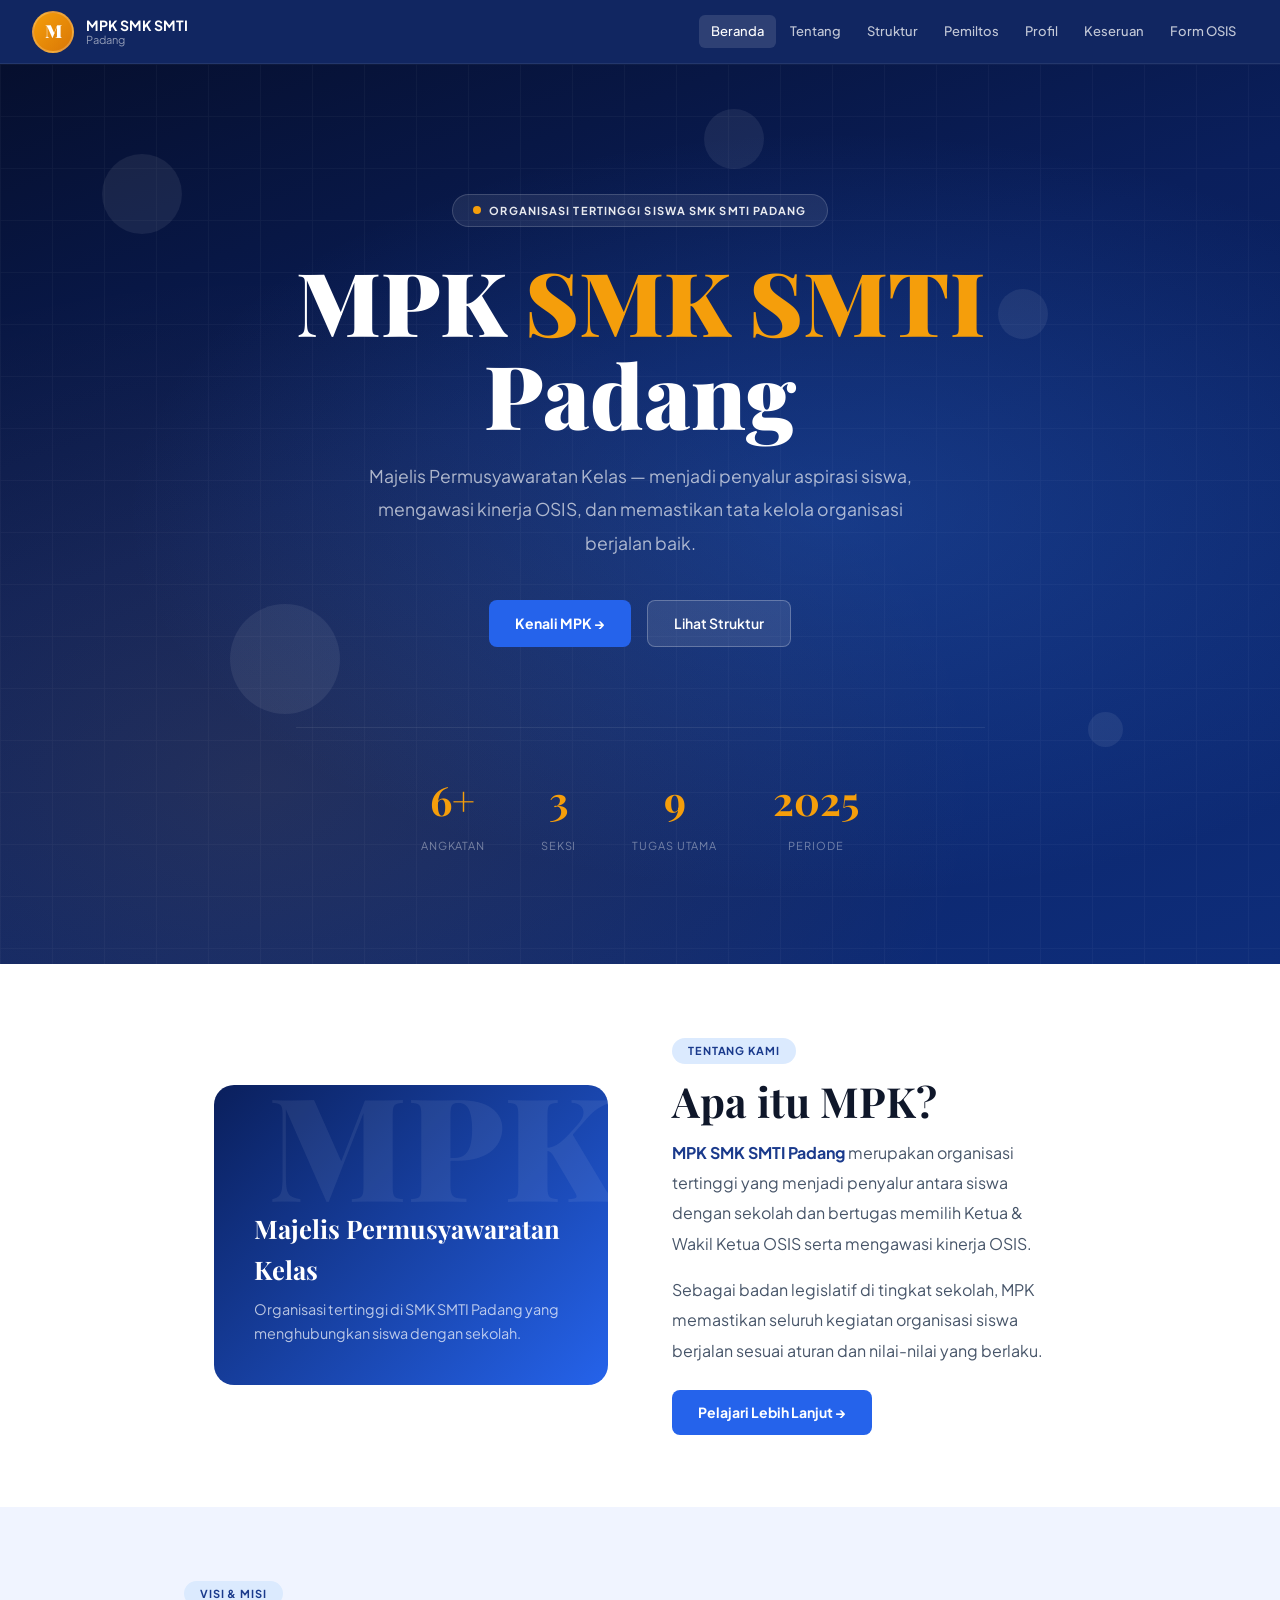
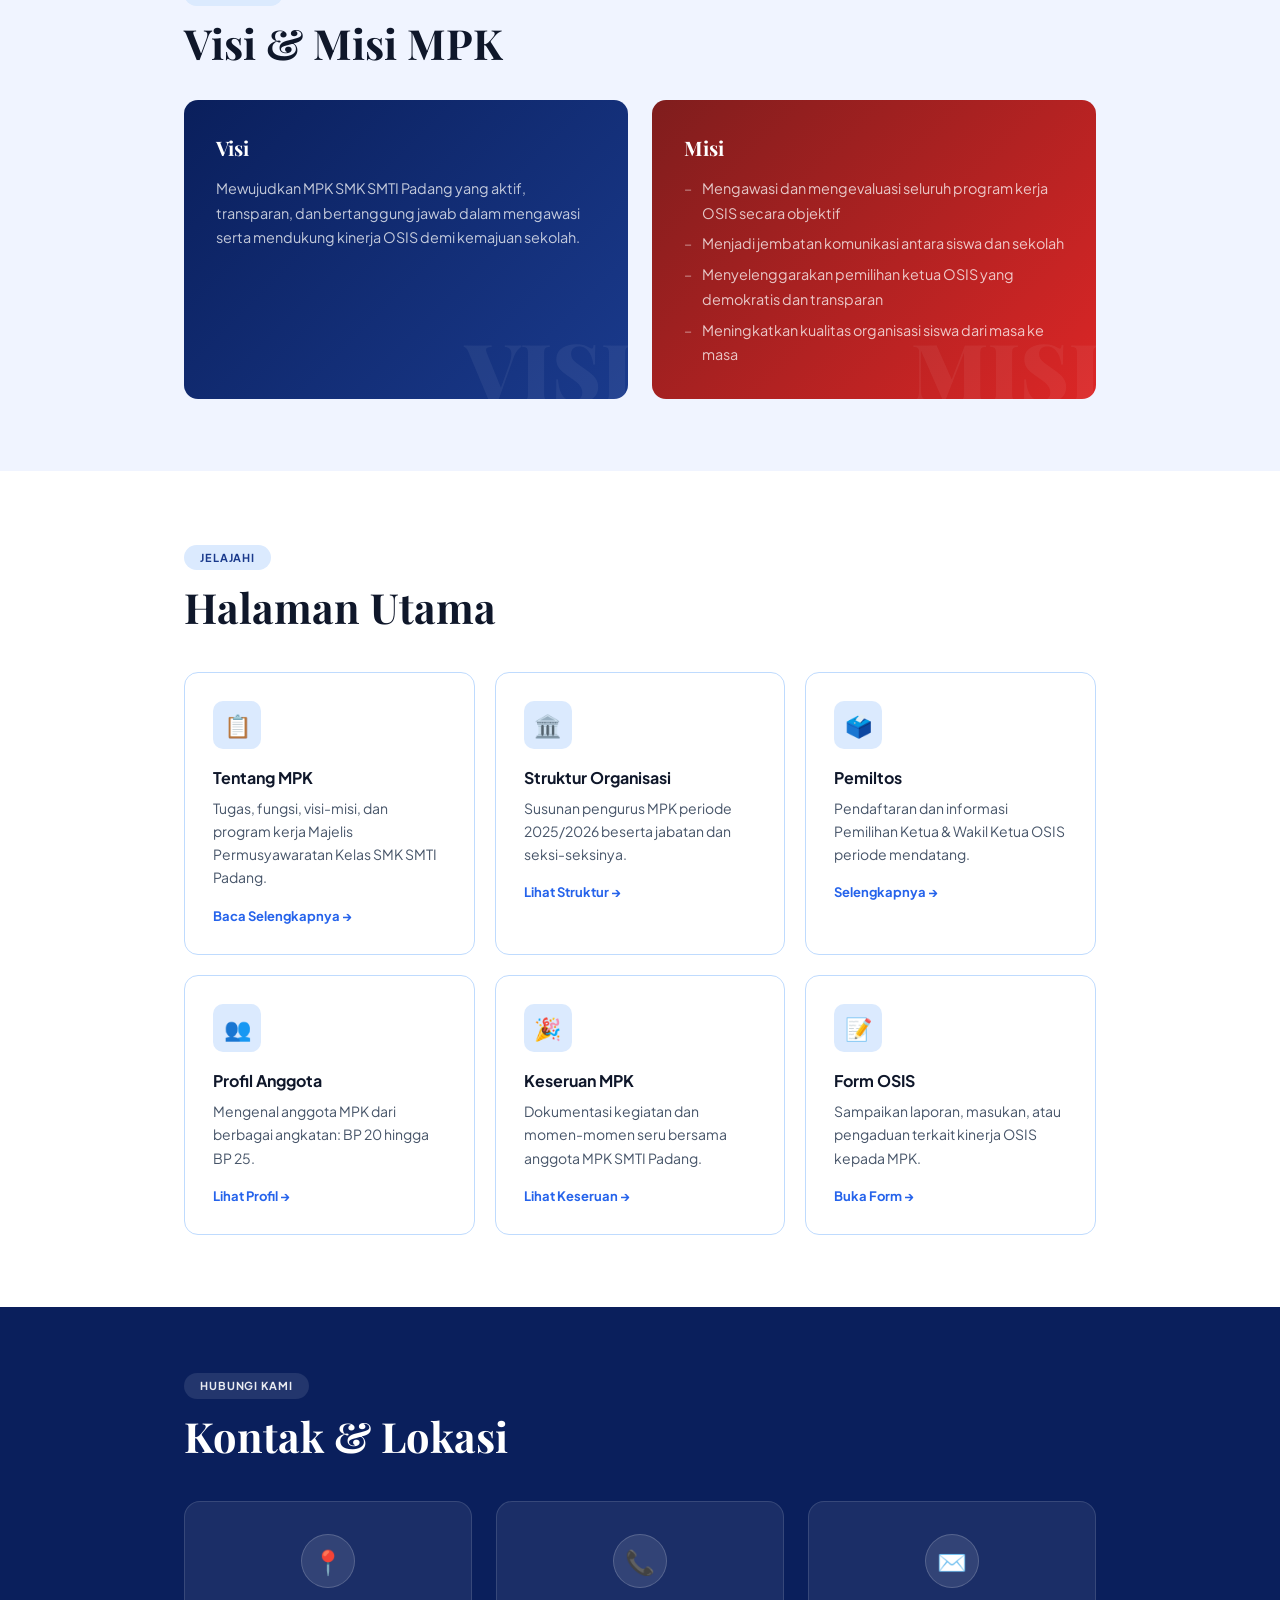
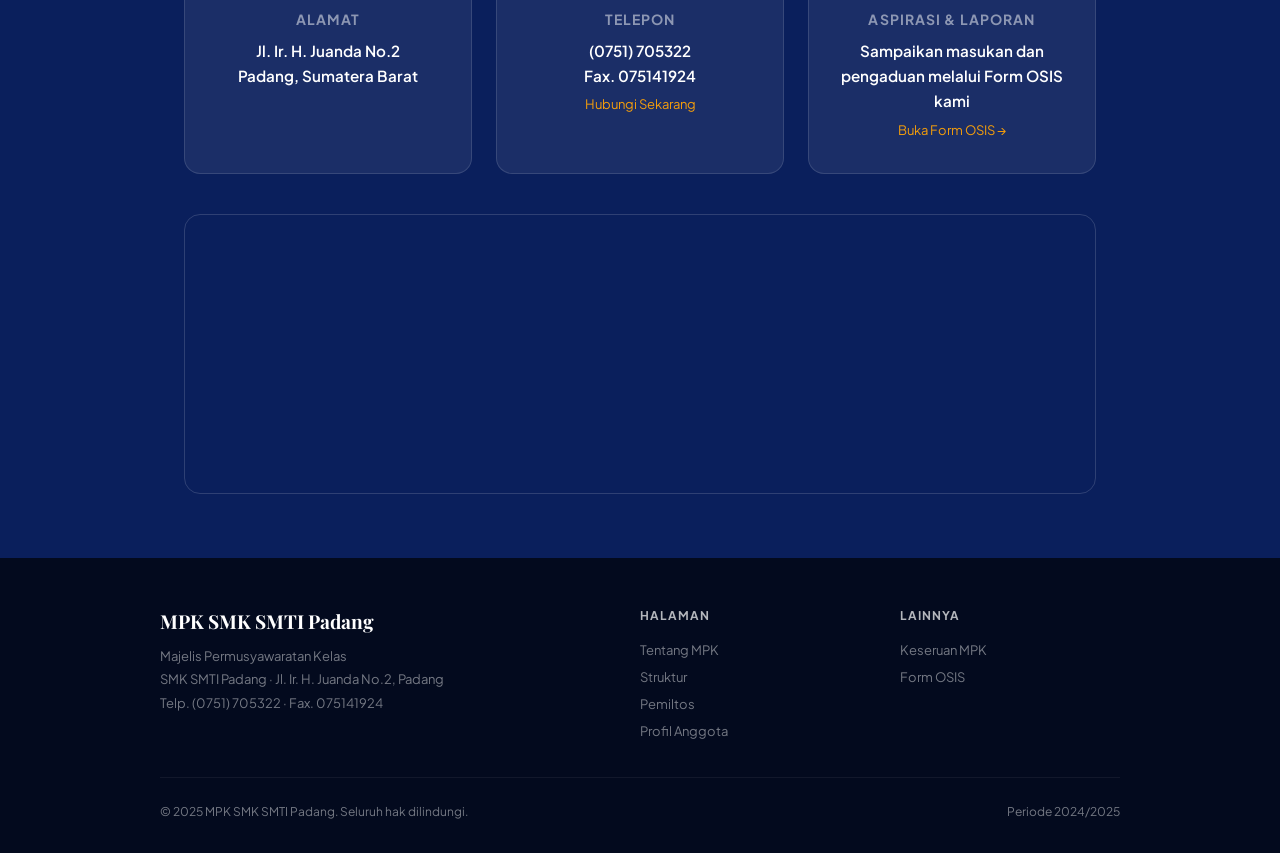
==== commit 5489ce11: "Add files via upload" ====
--- a/index.html
+++ b/index.html
@@ -3,595 +3,18 @@
 <head>
 <meta charset="UTF-8">
 <meta name="viewport" content="width=device-width, initial-scale=1.0">
-<meta name="description" content="MPK SMK SMTI Padang — Majelis Permusyawaratan Kelas, organisasi tertinggi siswa SMK SMTI Padang.">
+<meta name="description" content="MPK SMK SMTI Padang — Majelis Permusyawaratan Kelas, organisasi tertinggi siswa.">
 <title>MPK SMK SMTI Padang</title>
-
-<!-- CSS -->
 <link rel="stylesheet" href="style.css">
-<link rel="stylesheet" href="animations.css">
-
-<style>
-/* ================================================================
-   STYLES KHUSUS KOMPONEN TIAP HALAMAN
-   ================================================================ */
-
-/* ---- PAGE PANEL SYSTEM ---- */
-.page-panel { display: none; }
-.page-panel.page-aktif { display: block; }
-
-/* ================================================================
-   BERANDA (Halaman Muka)
-   ================================================================ */
-.hero {
-  min-height: 100vh;
-  background: linear-gradient(160deg, #040e24 0%, #0c2461 45%, #1a3a80 100%);
-  display: flex; align-items: center; justify-content: center;
-  padding: 100px 1.5rem 80px; position: relative; overflow: hidden;
-}
-.hero-grid {
-  position: absolute; inset: 0; opacity: 0.04;
-  background-image: linear-gradient(rgba(255,255,255,.8) 1px, transparent 1px),
-                    linear-gradient(90deg, rgba(255,255,255,.8) 1px, transparent 1px);
-  background-size: 52px 52px;
-}
-.hero-glow {
-  position: absolute; inset: 0;
-  background: radial-gradient(ellipse at 65% 50%, rgba(45,107,228,0.3) 0%, transparent 60%),
-              radial-gradient(ellipse at 20% 80%, rgba(245,158,11,0.12) 0%, transparent 50%);
-}
-.hero-content { position: relative; z-index: 2; text-align: center; max-width: 820px; }
-.hero-badge {
-  display: inline-flex; align-items: center; gap: 8px;
-  background: rgba(255,255,255,0.08); border: 1px solid rgba(255,255,255,0.16);
-  color: rgba(255,255,255,0.9); font-size: 11px; font-weight: 700;
-  padding: 7px 20px; border-radius: 100px; letter-spacing: 0.1em;
-  text-transform: uppercase; margin-bottom: 1.75rem;
-}
-.hero-badge-dot {
-  width: 8px; height: 8px; border-radius: 50%;
-  background: var(--aksen); flex-shrink: 0;
-  animation: pulse 2s ease-in-out infinite;
-}
-.hero h1 {
-  font-family: 'Playfair Display', serif;
-  font-size: clamp(3rem, 9vw, 5.8rem);
-  font-weight: 900; color: white; line-height: 1.05; margin-bottom: 1.25rem;
-}
-.hero h1 em { color: var(--aksen); font-style: normal; }
-.hero-desc {
-  font-size: 1.1rem; color: rgba(255,255,255,0.65); line-height: 1.9;
-  max-width: 560px; margin: 0 auto 2.5rem;
-}
-.hero-btns { display: flex; gap: 1rem; justify-content: center; flex-wrap: wrap; }
-.hero-stats {
-  display: flex; gap: 3.5rem; justify-content: center; margin-top: 5rem;
-  padding-top: 2.5rem; border-top: 1px solid rgba(255,255,255,0.08); flex-wrap: wrap;
-}
-.stat-num {
-  font-family: 'Playfair Display', serif; font-size: 2.5rem;
-  font-weight: 700; color: var(--aksen);
-}
-.stat-label { font-size: 11px; color: rgba(255,255,255,0.4); margin-top: 5px; text-transform: uppercase; letter-spacing: 0.08em; }
-
-/* About strip */
-.about-grid { display: grid; grid-template-columns: 1fr 1fr; gap: 4rem; align-items: center; max-width: 900px; margin: 0 auto; }
-.about-visual {
-  background: linear-gradient(135deg, var(--biru-gelap) 0%, var(--biru-terang) 100%);
-  border-radius: var(--r-xl); padding: 2.5rem; min-height: 300px;
-  position: relative; overflow: hidden; display: flex; flex-direction: column; justify-content: flex-end;
-}
-.about-visual::before {
-  content: 'MPK'; position: absolute; top: -15px; right: -5px;
-  font-family: 'Playfair Display', serif; font-size: 9rem; font-weight: 900;
-  color: rgba(255,255,255,0.07); line-height: 1; pointer-events: none;
-}
-.about-visual h3 { font-family: 'Playfair Display', serif; font-size: 1.6rem; color: white; margin-bottom: 0.5rem; position: relative; z-index: 1; }
-.about-visual p { color: rgba(255,255,255,0.7); font-size: 0.9rem; line-height: 1.65; position: relative; z-index: 1; }
-.about-text p { font-size: 1rem; line-height: 1.9; color: var(--teks-abu); margin-bottom: 1rem; }
-.about-text p strong { color: var(--biru); }
-
-/* Highlight Cards Beranda */
-.hl-grid { display: grid; grid-template-columns: repeat(3, 1fr); gap: 1.25rem; margin-top: 2.5rem; }
-.hl-card {
-  background: var(--putih); border-radius: var(--r-lg); border: 1px solid var(--border);
-  padding: 1.75rem; cursor: pointer; display: block; color: inherit;
-  transition: all var(--ease);
-}
-.hl-card:hover { transform: translateY(-5px); box-shadow: 0 14px 36px var(--shadow); border-color: var(--biru-terang); }
-.hl-icon {
-  width: 50px; height: 50px; border-radius: var(--r-sm);
-  background: var(--biru-muda); display: flex; align-items: center; justify-content: center;
-  font-size: 24px; margin-bottom: 1rem;
-  transition: transform var(--ease);
-}
-.hl-card:hover .hl-icon { transform: scale(1.1) rotate(-4deg); }
-.hl-card h3 { font-size: 1rem; font-weight: 700; color: var(--teks); margin-bottom: 0.4rem; }
-.hl-card p  { font-size: 0.875rem; color: var(--teks-abu); line-height: 1.65; }
-.hl-link    { display: flex; align-items: center; gap: 6px; color: var(--biru); font-size: 13px; font-weight: 700; margin-top: 1rem; }
-
-/* Countdown beranda */
-.cd-wrap {
-  display: inline-flex; gap: 0; background: rgba(255,255,255,0.07);
-  border: 1px solid rgba(255,255,255,0.14); border-radius: var(--r-lg);
-  padding: 1.25rem 2rem; margin: 1.5rem 0; flex-wrap: wrap; justify-content: center; gap: 1.5rem;
-}
-.cd-item { text-align: center; }
-.cd-num { font-family: 'Playfair Display', serif; font-size: 2.25rem; font-weight: 700; color: var(--aksen); line-height: 1; }
-.cd-label { font-size: 10px; color: rgba(255,255,255,0.4); margin-top: 4px; text-transform: uppercase; letter-spacing: 0.07em; }
-.cd-sep { font-family: 'Playfair Display', serif; font-size: 2rem; color: rgba(255,255,255,0.18); align-self: center; padding-bottom: 10px; }
-
-/* Pemiltos Section in Beranda */
-.pemiltos-beranda {
-  background: linear-gradient(135deg, var(--biru-gelap) 0%, #1e3a8a 100%);
-  padding: 72px 1.5rem; position: relative; overflow: hidden; text-align: center;
-}
-.pemiltos-beranda::before {
-  content: 'LEADERSHIP';
-  position: absolute; top: 50%; left: 50%; transform: translate(-50%,-50%);
-  font-family: 'Playfair Display', serif; font-size: 8rem; font-weight: 900;
-  color: rgba(255,255,255,0.03); white-space: nowrap; pointer-events: none;
-}
-.pemiltos-beranda .section-tag { background: rgba(255,255,255,0.12); color: rgba(255,255,255,0.9); }
-.pemiltos-beranda h2 { font-family: 'Playfair Display', serif; font-size: clamp(1.75rem,4vw,2.5rem); color: white; margin-bottom: 1rem; position: relative; z-index: 1; }
-.pemiltos-beranda > div > p { color: rgba(255,255,255,0.65); font-size: 1rem; line-height: 1.8; max-width: 500px; margin: 0 auto 2rem; position: relative; z-index: 1; }
-
-/* Daftar mini cards */
-.pemiltos-mini-grid { display: grid; grid-template-columns: 1fr 1fr; gap: 1.25rem; margin-top: 2.5rem; position: relative; z-index: 1; }
-.pmini {
-  border-radius: var(--r-lg); overflow: hidden;
-  border: 1px solid rgba(255,255,255,0.14); text-align: left;
-}
-.pmini-top { padding: 1.5rem 1.25rem; }
-.pmini.caketos .pmini-top   { background: rgba(45,107,228,0.3); }
-.pmini.cawaketos .pmini-top { background: rgba(220,38,38,0.25); }
-.pmini-top .label {
-  display: inline-block; background: rgba(255,255,255,0.15); color: rgba(255,255,255,0.9);
-  font-size: 10px; font-weight: 700; padding: 3px 12px; border-radius: 100px;
-  letter-spacing: 0.1em; text-transform: uppercase; margin-bottom: 0.6rem;
-}
-.pmini-top h3 { font-family: 'Playfair Display', serif; font-size: 1.2rem; color: white; }
-.pmini-top p  { color: rgba(255,255,255,0.6); font-size: 0.82rem; margin-top: 4px; line-height: 1.5; }
-.pmini-body   { background: rgba(255,255,255,0.07); padding: 1rem 1.25rem; }
-.pmini-syarat { list-style: none; margin-bottom: 1rem; }
-.pmini-syarat li { font-size: 12px; color: rgba(255,255,255,0.7); padding: 3px 0 3px 1.2rem; position: relative; }
-.pmini-syarat li::before { content: '✓'; position: absolute; left: 0; color: var(--aksen); font-weight: 700; }
-.btn-daftar-c  { display: block; background: var(--biru-terang); color: white; text-align: center; padding: 10px; border-radius: var(--r-sm); font-weight: 700; font-size: 13px; transition: all var(--ease); }
-.btn-daftar-r  { display: block; background: var(--merah); color: white; text-align: center; padding: 10px; border-radius: var(--r-sm); font-weight: 700; font-size: 13px; transition: all var(--ease); }
-.btn-daftar-c:hover { background: var(--biru-mid); }
-.btn-daftar-r:hover { background: #b91c1c; }
-
-/* ================================================================
-   TENTANG + BERANDA (GABUNG)
-   ================================================================ */
-.tugas-grid { display: grid; grid-template-columns: 1fr 1fr; gap: 1rem; margin-top: 2rem; }
-.tugas-card {
-  background: var(--putih); border-radius: var(--r-md);
-  border: 1px solid var(--border); padding: 1.25rem 1.5rem;
-  display: flex; gap: 1rem; align-items: flex-start;
-  transition: all var(--ease);
-}
-.tugas-card:hover { transform: translateY(-2px); box-shadow: 0 6px 20px var(--shadow); }
-.tugas-num {
-  min-width: 34px; height: 34px; border-radius: 50%;
-  background: var(--biru-muda); color: var(--biru);
-  display: flex; align-items: center; justify-content: center;
-  font-weight: 700; font-size: 13px; flex-shrink: 0; margin-top: 2px;
-}
-.tugas-card p { font-size: 0.875rem; line-height: 1.65; color: var(--teks-abu); }
-.prog-item {
-  border-radius: var(--r-md); border-left: 4px solid var(--biru-terang);
-  background: var(--bg); padding: 1.5rem 1.75rem; margin-bottom: 1.25rem;
-}
-.prog-item h3 { font-size: 1rem; font-weight: 700; color: var(--biru); margin-bottom: 0.75rem; }
-.prog-sublist { list-style: none; display: flex; flex-direction: column; gap: 0.5rem; }
-.prog-sublist li {
-  font-size: 0.875rem; color: var(--teks-abu); padding-left: 1.25rem;
-  position: relative; line-height: 1.6;
-}
-.prog-sublist li::before {
-  content: ''; position: absolute; left: 0; top: 8px;
-  width: 5px; height: 5px; border-radius: 50%; background: var(--biru-terang);
-}
-.visi-grid { display: grid; grid-template-columns: 1fr 1fr; gap: 1.5rem; margin-top: 2rem; }
-.visi-card {
-  border-radius: var(--r-lg); padding: 2rem; position: relative; overflow: hidden;
-}
-.visi-card.visi { background: linear-gradient(135deg, var(--biru-gelap), var(--biru)); }
-.visi-card.misi { background: linear-gradient(135deg, #6b1010, var(--merah)); }
-.visi-card::before {
-  content: attr(data-word);
-  position: absolute; bottom: -10px; right: -5px;
-  font-family: 'Playfair Display', serif; font-size: 5rem; font-weight: 900;
-  color: rgba(255,255,255,0.06); pointer-events: none; line-height: 1;
-}
-.visi-card h3 { font-family: 'Playfair Display', serif; color: white; font-size: 1.25rem; margin-bottom: 0.75rem; }
-.visi-card p, .visi-card li { color: rgba(255,255,255,0.75); font-size: 0.9rem; line-height: 1.7; }
-.visi-card ul { list-style: none; display: flex; flex-direction: column; gap: 0.4rem; }
-.visi-card ul li { padding-left: 1.1rem; position: relative; }
-.visi-card ul li::before { content: '–'; position: absolute; left: 0; color: rgba(255,255,255,0.5); }
-
-/* ================================================================
-   STRUKTUR
-   ================================================================ */
-.periode-badge {
-  display: inline-block; background: var(--aksen); color: #3a2000;
-  font-size: 12px; font-weight: 700; padding: 5px 16px; border-radius: 100px;
-  letter-spacing: 0.06em; margin-bottom: 1.5rem;
-}
-.inti-grid { display: flex; justify-content: center; gap: 1.5rem; flex-wrap: wrap; margin-bottom: 3rem; }
-.inti-card {
-  background: var(--putih); border-radius: var(--r-lg); border: 1px solid var(--border);
-  padding: 1.75rem 1.5rem; text-align: center; width: 190px;
-  transition: all var(--ease); position: relative;
-}
-.inti-card.ketua { border-color: var(--aksen); box-shadow: 0 0 0 2px rgba(245,158,11,0.2); }
-.inti-card:hover { transform: translateY(-5px); box-shadow: 0 14px 32px var(--shadow); }
-.jabatan-badge {
-  position: absolute; top: -12px; left: 50%; transform: translateX(-50%);
-  background: var(--biru); color: white; font-size: 10px; font-weight: 700;
-  padding: 3px 14px; border-radius: 100px; white-space: nowrap; letter-spacing: 0.05em;
-}
-.inti-card.ketua .jabatan-badge { background: var(--aksen); color: #3a2000; }
-
-/* Avatar / Foto */
-.inti-avatar {
-  width: 84px; height: 84px; border-radius: 50%; margin: 0.75rem auto 1rem;
-  background: linear-gradient(135deg, var(--biru-muda), #c3d4f0);
-  border: 3px solid var(--border);
-  display: flex; align-items: center; justify-content: center;
-  font-family: 'Playfair Display', serif; font-size: 28px; font-weight: 700; color: var(--biru);
-  overflow: hidden; flex-shrink: 0;
-  transition: transform var(--ease);
-}
-.inti-card:hover .inti-avatar { transform: scale(1.05); }
-.inti-card.ketua .inti-avatar { background: linear-gradient(135deg, #fef3c7, #fde68a); color: #78350f; border-color: var(--aksen); width: 92px; height: 92px; }
-.inti-avatar img { width: 100%; height: 100%; object-fit: cover; border-radius: 50%; display: block; }
-.inti-card .nama { font-size: 0.9rem; font-weight: 700; color: var(--teks); }
-.inti-card .kelas { font-size: 12px; color: var(--teks-abu); margin-top: 3px; }
-
-.seksi-block { margin-bottom: 2.5rem; }
-.seksi-header {
-  background: linear-gradient(135deg, var(--biru-terang), #1d4ed8);
-  border-radius: var(--r-md); padding: 12px 20px; margin-bottom: 1.25rem;
-}
-.seksi-header h3 { color: white; font-size: 1rem; font-weight: 700; }
-.seksi-header p  { color: rgba(255,255,255,0.75); font-size: 12px; margin-top: 2px; }
-.seksi-anggota { display: grid; grid-template-columns: repeat(auto-fill, minmax(170px, 1fr)); gap: 1rem; }
-.anggota-card {
-  background: var(--putih); border-radius: var(--r-md); border: 1px solid var(--border);
-  padding: 1.25rem; text-align: center; transition: all var(--ease);
-}
-.anggota-card:hover { border-color: var(--biru-terang); transform: translateY(-3px); box-shadow: 0 8px 24px var(--shadow); }
-.anggota-avatar {
-  width: 64px; height: 64px; border-radius: 50%; margin: 0 auto 0.75rem;
-  background: linear-gradient(135deg, var(--biru-muda), #dbeafe);
-  display: flex; align-items: center; justify-content: center;
-  font-weight: 700; font-size: 20px; color: var(--biru);
-  font-family: 'Playfair Display', serif; overflow: hidden;
-  border: 2px solid var(--border); transition: transform var(--ease);
-}
-.anggota-card:hover .anggota-avatar { transform: scale(1.08); }
-.anggota-avatar img { width: 100%; height: 100%; object-fit: cover; border-radius: 50%; display: block; }
-.anggota-card .peran { font-size: 11px; font-weight: 700; color: var(--biru); text-transform: uppercase; letter-spacing: 0.05em; margin-bottom: 4px; }
-.anggota-card .nama  { font-size: 13px; font-weight: 600; color: var(--teks); }
-.anggota-card .kelas { font-size: 11px; color: var(--teks-abu); margin-top: 2px; }
-
-.foto-info {
-  background: var(--biru-muda); border: 1px solid var(--border);
-  border-radius: var(--r-md); padding: 12px 18px; margin-bottom: 1.5rem;
-  font-size: 13px; color: var(--biru); display: flex; align-items: flex-start; gap: 10px;
-}
-
-/* Bagan */
-.bagan { display: flex; flex-direction: column; align-items: center; }
-.bagan-row { display: flex; gap: 1rem; justify-content: center; }
-.bagan-node {
-  background: var(--putih); border: 1px solid var(--border); border-radius: var(--r-md);
-  padding: 10px 18px; font-size: 13px; font-weight: 600; color: var(--teks);
-  text-align: center; min-width: 120px; transition: all var(--ease);
-}
-.bagan-node:hover { border-color: var(--biru-terang); }
-.bagan-node.top { background: var(--biru); color: white; border-color: var(--biru); }
-.bagan-node.mid { background: var(--biru-muda); color: var(--biru); border-color: var(--biru-terang); }
-.bagan-line { width: 2px; height: 28px; background: var(--border); margin: 0 auto; }
-
-/* ================================================================
-   PEMILTOS
-   ================================================================ */
-.pemiltos-hero-pg {
-  background: linear-gradient(160deg, #040e24 0%, #0c2461 50%, #040e24 100%);
-  padding: 80px 1.5rem 70px; text-align: center; position: relative; overflow: hidden;
-}
-.pemiltos-hero-pg::before {
-  content: 'LEADERSHIP';
-  position: absolute; top: 50%; left: 50%; transform: translate(-50%,-50%);
-  font-family: 'Playfair Display', serif; font-size: 8rem; font-weight: 900;
-  color: rgba(255,255,255,0.03); white-space: nowrap; letter-spacing: 0.1em; pointer-events: none;
-}
-.pemiltos-hero-pg .section-tag { background: rgba(255,255,255,0.12); color: rgba(255,255,255,0.9); }
-.pemiltos-hero-pg h1 { font-family: 'Playfair Display', serif; font-size: clamp(2.5rem,6vw,4rem); color: white; font-weight: 900; line-height: 1.1; margin: 0.5rem 0 1rem; }
-.pemiltos-hero-pg h1 em { color: var(--aksen); font-style: normal; }
-.pemiltos-hero-pg p { color: rgba(255,255,255,0.65); font-size: 1rem; line-height: 1.8; max-width: 500px; margin: 0 auto; }
-
-.daftar-grid { display: grid; grid-template-columns: 1fr 1fr; gap: 2rem; margin-top: 3rem; }
-.daftar-card {
-  border-radius: var(--r-xl); overflow: hidden; border: 1px solid var(--border);
-  transition: all var(--ease);
-}
-.daftar-card:hover { transform: translateY(-5px); box-shadow: 0 18px 48px var(--shadow); }
-.daftar-card-top {
-  padding: 2.5rem 2rem 2rem; text-align: center; position: relative; overflow: hidden;
-}
-.daftar-card.caketos .daftar-card-top   { background: linear-gradient(135deg, var(--biru-gelap), #1e40af); }
-.daftar-card.cawaketos .daftar-card-top { background: linear-gradient(135deg, #5a0f0f, var(--merah)); }
-.daftar-label {
-  display: inline-block; background: rgba(255,255,255,0.15); color: rgba(255,255,255,0.9);
-  font-size: 11px; font-weight: 700; padding: 4px 14px; border-radius: 100px;
-  letter-spacing: 0.1em; text-transform: uppercase; margin-bottom: 1rem;
-}
-.daftar-card-top h2 { font-family: 'Playfair Display', serif; font-size: 1.75rem; color: white; margin-bottom: 0.5rem; }
-.daftar-card-top p { color: rgba(255,255,255,0.65); font-size: 0.9rem; line-height: 1.65; }
-.daftar-card-body { background: var(--putih); padding: 1.75rem 2rem; }
-.syarat-list { list-style: none; display: flex; flex-direction: column; gap: 0.6rem; margin-bottom: 1.5rem; }
-.syarat-list li { font-size: 0.875rem; color: var(--teks-abu); padding-left: 1.5rem; position: relative; line-height: 1.5; }
-.syarat-list li::before { content: '✓'; position: absolute; left: 0; color: var(--biru-terang); font-weight: 700; }
-.btn-daftar-biru { display: block; background: var(--biru); color: white; text-align: center; padding: 13px; border-radius: var(--r-sm); font-weight: 700; font-size: 15px; transition: all var(--ease); }
-.btn-daftar-biru:hover { background: var(--biru-terang); transform: translateY(-1px); }
-.btn-daftar-merah { display: block; background: var(--merah); color: white; text-align: center; padding: 13px; border-radius: var(--r-sm); font-weight: 700; font-size: 15px; transition: all var(--ease); }
-.btn-daftar-merah:hover { background: #b91c1c; transform: translateY(-1px); }
-
-/* Formulir tabs */
-.formulir-tabs { display: flex; gap: 0.75rem; margin-bottom: 1.5rem; flex-wrap: wrap; }
-.formulir-tab {
-  padding: 9px 20px; border-radius: var(--r-sm); border: 1.5px solid var(--border);
-  background: var(--putih); color: var(--teks-abu); font-size: 13px; font-weight: 700;
-  cursor: pointer; transition: all var(--ease);
-}
-.formulir-tab.aktif.caketos   { background: var(--biru); border-color: var(--biru); color: white; }
-.formulir-tab.aktif.cawaketos { background: var(--merah); border-color: var(--merah); color: white; }
-.formulir-tab:not(.aktif):hover { border-color: var(--biru); color: var(--biru); }
-.form-panel { display: none; }
-.form-panel.aktif { display: block; }
-.google-form-wrap {
-  border-radius: var(--r-lg); overflow: hidden; border: 1px solid var(--border);
-  box-shadow: 0 4px 20px rgba(0,0,0,0.06); background: white;
-}
-.google-form-wrap iframe { width: 100%; border: none; display: block; min-height: 620px; }
-.form-placeholder {
-  background: var(--bg); border-radius: var(--r-lg); border: 2px dashed var(--border);
-  padding: 3rem 2rem; text-align: center;
-}
-.form-placeholder .placeholder-icon { font-size: 3rem; margin-bottom: 1rem; }
-.form-placeholder h4 { font-size: 1.1rem; font-weight: 700; color: var(--teks); margin-bottom: 0.5rem; }
-.form-placeholder p { font-size: 0.9rem; color: var(--teks-abu); line-height: 1.65; max-width: 440px; margin: 0 auto 1.25rem; }
-.formulir-aksi { display: flex; gap: 1rem; margin-top: 1.25rem; flex-wrap: wrap; align-items: center; }
-.btn-unduh {
-  display: inline-flex; align-items: center; gap: 8px;
-  background: var(--bg); color: var(--teks); border: 1.5px solid var(--border);
-  padding: 10px 20px; border-radius: var(--r-sm); font-weight: 700; font-size: 13px;
-  transition: all var(--ease); cursor: pointer;
-}
-.btn-unduh:hover { border-color: var(--biru); color: var(--biru); background: var(--biru-muda); }
-.btn-buka-form { display: inline-flex; align-items: center; gap: 8px; background: var(--biru-terang); color: white; padding: 10px 20px; border-radius: var(--r-sm); font-weight: 700; font-size: 13px; transition: all var(--ease); }
-.btn-buka-form:hover { background: var(--biru-mid); transform: translateY(-1px); }
-.btn-buka-form-merah { background: var(--merah); }
-.btn-buka-form-merah:hover { background: #b91c1c; }
-
-/* Timeline */
-.timeline { position: relative; padding-left: 2rem; margin-top: 2rem; }
-.timeline::before { content: ''; position: absolute; left: 7px; top: 8px; bottom: 8px; width: 2px; background: var(--border); }
-.tl-item { position: relative; margin-bottom: 1.75rem; }
-.tl-dot { position: absolute; left: -2rem; top: 4px; width: 16px; height: 16px; border-radius: 50%; background: var(--biru-muda); border: 2px solid var(--biru-terang); }
-.tl-item.done .tl-dot { background: var(--biru); border-color: var(--biru); }
-.tl-item h4 { font-size: 0.95rem; font-weight: 700; color: var(--teks); margin-bottom: 4px; }
-.tl-item p  { font-size: 0.85rem; color: var(--teks-abu); line-height: 1.55; }
-.tl-date    { font-size: 11px; font-weight: 700; color: var(--biru); text-transform: uppercase; letter-spacing: 0.05em; margin-bottom: 3px; }
-
-/* ================================================================
-   PROFIL
-   ================================================================ */
-.bp-nav {
-  background: var(--putih); border-bottom: 1px solid var(--border);
-  padding: 0 1.5rem; position: sticky; top: 64px; z-index: 100;
-}
-.bp-nav-inner { max-width: 960px; margin: 0 auto; display: flex; gap: 0; overflow-x: auto; }
-.bp-tab {
-  padding: 14px 24px; font-size: 14px; font-weight: 600; color: var(--teks-abu);
-  border-bottom: 2px solid transparent; cursor: pointer;
-  transition: all var(--ease); white-space: nowrap;
-}
-.bp-tab:hover { color: var(--biru); }
-.bp-tab.aktif { color: var(--biru); border-bottom-color: var(--biru-terang); }
-.bp-panel { display: none; }
-.bp-panel.aktif { display: block; }
-.group-banner {
-  background: linear-gradient(160deg, #040e24 0%, #1e3a8a 100%);
-  border-radius: var(--r-lg); padding: 3rem 2rem; text-align: center;
-  position: relative; overflow: hidden; margin-bottom: 2.5rem;
-}
-.group-banner::before {
-  content: attr(data-bp);
-  position: absolute; bottom: -20px; right: -5px;
-  font-family: 'Playfair Display', serif; font-size: 9rem; font-weight: 900;
-  color: rgba(255,255,255,0.05); line-height: 1; pointer-events: none;
-}
-.group-banner h2 { font-family: 'Playfair Display', serif; font-size: 2rem; color: white; margin-bottom: 0.25rem; position: relative; z-index: 1; }
-.group-banner p  { color: rgba(255,255,255,0.6); font-size: 0.9rem; position: relative; z-index: 1; }
-.group-banner .tahun { background: var(--aksen); color: #3a2000; font-size: 11px; font-weight: 700; padding: 4px 14px; border-radius: 100px; display: inline-block; margin-bottom: 1rem; letter-spacing: 0.06em; position: relative; z-index: 1; }
-.anggota-grid { display: grid; grid-template-columns: repeat(auto-fill, minmax(165px, 1fr)); gap: 1.25rem; }
-.anggota-card-p {
-  background: var(--putih); border-radius: var(--r-lg); border: 1px solid var(--border);
-  overflow: hidden; transition: all var(--ease);
-}
-.anggota-card-p:hover { transform: translateY(-5px); box-shadow: 0 12px 32px var(--shadow); border-color: var(--biru-terang); }
-.anggota-foto-wrap {
-  background: linear-gradient(135deg, var(--biru-gelap), var(--biru-terang));
-  height: 120px; display: flex; align-items: center; justify-content: center;
-  position: relative; overflow: hidden;
-}
-.anggota-foto-wrap::before {
-  content: attr(data-init);
-  font-family: 'Playfair Display', serif; font-size: 3.5rem; font-weight: 700;
-  color: rgba(255,255,255,0.9);
-}
-.anggota-foto-wrap img { width: 100%; height: 100%; object-fit: cover; position: absolute; inset: 0; }
-.anggota-info { padding: 1rem; text-align: center; }
-.anggota-card-p .jabatan { font-size: 10px; font-weight: 700; color: var(--biru); text-transform: uppercase; letter-spacing: 0.07em; margin-bottom: 4px; }
-.anggota-card-p .nama   { font-size: 0.875rem; font-weight: 700; color: var(--teks); }
-.anggota-card-p .kelas  { font-size: 11px; color: var(--teks-abu); margin-top: 3px; }
-.ketua-featured {
-  background: var(--putih); border-radius: var(--r-lg); border: 2px solid var(--aksen);
-  display: flex; gap: 2rem; align-items: center; padding: 2rem; margin-bottom: 1.5rem;
-}
-.ketua-avatar {
-  width: 100px; height: 100px; border-radius: 50%; flex-shrink: 0;
-  background: linear-gradient(135deg, var(--biru-gelap), var(--biru-terang));
-  display: flex; align-items: center; justify-content: center;
-  font-family: 'Playfair Display', serif; font-size: 2.5rem; font-weight: 700; color: white;
-  border: 3px solid var(--aksen); overflow: hidden;
-}
-.ketua-avatar img { width: 100%; height: 100%; object-fit: cover; border-radius: 50%; }
-.ketua-featured h3 { font-family: 'Playfair Display', serif; font-size: 1.5rem; color: var(--teks); margin-bottom: 4px; }
-.ketua-featured .jabatan { font-size: 12px; font-weight: 700; color: var(--aksen); text-transform: uppercase; letter-spacing: 0.07em; margin-bottom: 0.75rem; }
-.ketua-featured p { font-size: 0.875rem; color: var(--teks-abu); line-height: 1.65; }
-
-/* ================================================================
-   KESERUAN
-   ================================================================ */
-.kegiatan-block { margin-bottom: 3.5rem; }
-.kegiatan-header {
-  background: linear-gradient(135deg, var(--biru-terang), #1d4ed8);
-  border-radius: var(--r-md); padding: 14px 22px; margin-bottom: 1.5rem;
-  display: flex; align-items: center; justify-content: space-between;
-}
-.kegiatan-header h3 { color: white; font-size: 1rem; font-weight: 700; }
-.kegiatan-header span { color: rgba(255,255,255,0.7); font-size: 13px; }
-.foto-grid { display: grid; grid-template-columns: repeat(auto-fill, minmax(180px,1fr)); gap: 1rem; }
-.foto-card {
-  border-radius: var(--r-md); overflow: hidden; aspect-ratio: 4/3;
-  position: relative; transition: all var(--ease); cursor: pointer;
-}
-.foto-card:hover { transform: scale(1.03); box-shadow: 0 10px 28px rgba(0,0,0,0.25); }
-.foto-card::before {
-  content: attr(data-num);
-  position: absolute; inset: 0; display: flex; align-items: center; justify-content: center;
-  font-family: 'Playfair Display', serif; font-size: 3rem; font-weight: 700;
-  color: rgba(255,255,255,0.2); z-index: 1;
-}
-.foto-card::after {
-  content: attr(data-label);
-  position: absolute; bottom: 0; left: 0; right: 0; z-index: 2;
-  background: linear-gradient(transparent, rgba(0,0,0,0.65));
-  color: white; font-size: 12px; font-weight: 600; padding: 24px 12px 10px;
-}
-.foto-card.v1 { background: linear-gradient(135deg, #0f2461, #2d6be4); }
-.foto-card.v2 { background: linear-gradient(135deg, #3d0f0f, #a82f2f); }
-.foto-card.v3 { background: linear-gradient(135deg, #0f3d25, #2fa86a); }
-.foto-card.v4 { background: linear-gradient(135deg, #2d2d0f, #a8902f); }
-.highlight-row { display: grid; grid-template-columns: repeat(4, 1fr); gap: 1rem; margin-bottom: 3rem; }
-.hl-stat { background: var(--putih); border-radius: var(--r-md); border: 1px solid var(--border); padding: 1.25rem; text-align: center; }
-.hl-stat .num   { font-family: 'Playfair Display', serif; font-size: 1.75rem; font-weight: 700; color: var(--biru); }
-.hl-stat .label { font-size: 12px; color: var(--teks-abu); margin-top: 4px; }
-
-/* ================================================================
-   FORM OSIS
-   ================================================================ */
-.form-hero-pg {
-  background: linear-gradient(160deg, #040e24 0%, var(--biru) 60%, #040e24 100%);
-  padding: 80px 1.5rem 70px; text-align: center; position: relative; overflow: hidden;
-}
-.form-hero-pg::before {
-  content: 'LAPORAN';
-  position: absolute; top: 50%; left: 50%; transform: translate(-50%,-50%);
-  font-family: 'Playfair Display', serif; font-size: 7rem; font-weight: 900;
-  color: rgba(255,255,255,0.04); white-space: nowrap; letter-spacing: 0.08em; pointer-events: none;
-}
-.form-hero-pg .section-tag { background: rgba(255,255,255,0.15); color: rgba(255,255,255,0.95); }
-.form-hero-pg h1 { font-family: 'Playfair Display', serif; font-size: clamp(2.5rem,6vw,4rem); color: white; font-weight: 900; line-height: 1.1; margin: 0.5rem 0 1rem; }
-.form-hero-pg h1 em { color: var(--aksen); font-style: normal; }
-.form-hero-pg p { color: rgba(255,255,255,0.7); font-size: 1rem; line-height: 1.8; max-width: 460px; margin: 0 auto; }
-.form-card {
-  background: var(--putih); border-radius: var(--r-xl); border: 1px solid var(--border);
-  padding: 2.5rem; max-width: 640px; margin: 0 auto;
-  box-shadow: 0 4px 32px var(--shadow);
-}
-.form-group { margin-bottom: 1.25rem; }
-.form-group label { display: block; font-size: 13px; font-weight: 700; color: var(--teks); margin-bottom: 6px; }
-.form-group label span { color: var(--merah); }
-.form-group input, .form-group select, .form-group textarea {
-  width: 100%; padding: 10px 14px; border-radius: var(--r-sm);
-  border: 1px solid var(--border); background: var(--bg);
-  font-size: 14px; color: var(--teks); font-family: inherit;
-  transition: border-color var(--ease), box-shadow var(--ease); outline: none;
-}
-.form-group input:focus, .form-group select:focus, .form-group textarea:focus {
-  border-color: var(--biru-terang); box-shadow: 0 0 0 3px rgba(45,107,228,0.12);
-  background: var(--putih);
-}
-.form-group textarea { min-height: 130px; resize: vertical; line-height: 1.6; }
-.form-row { display: grid; grid-template-columns: 1fr 1fr; gap: 1rem; }
-.submit-btn {
-  width: 100%; background: var(--biru); color: white;
-  border: none; padding: 14px; border-radius: var(--r-md); font-weight: 700;
-  font-size: 16px; cursor: pointer; transition: all var(--ease);
-  font-family: inherit; letter-spacing: 0.02em; margin-top: 0.5rem;
-}
-.submit-btn:hover { background: var(--biru-terang); transform: translateY(-2px); box-shadow: 0 8px 24px rgba(45,107,228,0.35); }
-.form-divider { border: none; border-top: 1px solid var(--border); margin: 1.5rem 0; }
-.success-msg {
-  display: none; background: #eff6ff; border: 1px solid var(--biru-terang);
-  border-radius: var(--r-md); padding: 1.25rem 1.5rem; margin-top: 1rem;
-  color: var(--biru); font-weight: 600; text-align: center; font-size: 15px;
-}
-.info-grid { display: grid; grid-template-columns: 1fr 1fr 1fr; gap: 1.25rem; margin-top: 3rem; }
-.info-card {
-  background: var(--bg); border-radius: var(--r-lg); border: 1px solid var(--border);
-  padding: 1.5rem; text-align: center; transition: all var(--ease);
-}
-.info-card:hover { transform: translateY(-3px); box-shadow: 0 8px 24px var(--shadow); }
-.info-icon { font-size: 28px; margin-bottom: 0.75rem; }
-.info-card h4 { font-size: 0.95rem; font-weight: 700; color: var(--teks); margin-bottom: 0.4rem; }
-.info-card p  { font-size: 0.85rem; color: var(--teks-abu); line-height: 1.6; }
-
-/* ================================================================
-   RESPONSIVE TAMBAHAN (komponen dalam halaman)
-   ================================================================ */
-@media (max-width: 900px) {
-  .hl-grid         { grid-template-columns: 1fr 1fr; }
-  .tugas-grid      { grid-template-columns: 1fr; }
-  .visi-grid       { grid-template-columns: 1fr; }
-  .daftar-grid     { grid-template-columns: 1fr; }
-  .pemiltos-mini-grid { grid-template-columns: 1fr; }
-  .highlight-row   { grid-template-columns: 1fr 1fr; }
-  .info-grid       { grid-template-columns: 1fr 1fr; }
-  .about-grid      { grid-template-columns: 1fr; gap: 2rem; }
-}
-@media (max-width: 600px) {
-  .hero-stats      { gap: 2rem; }
-  .hl-grid         { grid-template-columns: 1fr; }
-  .inti-grid       { gap: 1rem; }
-  .inti-card       { width: 155px; }
-  .form-row        { grid-template-columns: 1fr; }
-  .foto-grid       { grid-template-columns: 1fr 1fr; }
-  .highlight-row   { grid-template-columns: 1fr 1fr; }
-  .info-grid       { grid-template-columns: 1fr; }
-  .ketua-featured  { flex-direction: column; gap: 1rem; text-align: center; }
-  .daftar-card-body { padding: 1.25rem; }
-  .form-card       { padding: 1.5rem; }
-  .cd-wrap         { gap: 1rem; padding: 1rem 1.25rem; }
-  .cd-num          { font-size: 1.75rem; }
-  .formulir-aksi   { flex-direction: column; align-items: flex-start; }
-  .bp-tab          { padding: 12px 16px; font-size: 13px; }
-}
-</style>
 </head>
 <body>
 
-<!-- Progress Bar -->
+<!-- ★ PROGRESS BAR SCROLL ★ -->
 <div class="progress-bar"></div>
 
 <!-- ================================================================
-     NAVIGASI
+     ★ FITUR: NAVIGASI TETAP (Fixed Navbar)
+     - Logo MPK, menu desktop, hamburger mobile, drawer mobile
      ================================================================ -->
 <nav>
   <a href="#beranda" data-page="beranda" class="nav-logo">
@@ -599,12 +22,12 @@
     <div class="nav-title">MPK SMK SMTI<span>Padang</span></div>
   </a>
   <div class="nav-links">
-    <a href="#beranda"  data-page="beranda">Beranda</a>
-    <a href="#tentang"  data-page="tentang">Tentang</a>
-    <a href="#struktur" data-page="struktur">Struktur</a>
-    <a href="#pemiltos" data-page="pemiltos">Pemiltos</a>
-    <a href="#profil"   data-page="profil">Profil</a>
-    <a href="#keseruan" data-page="keseruan">Keseruan</a>
+    <a href="#beranda"   data-page="beranda">Beranda</a>
+    <a href="#tentang"   data-page="tentang">Tentang</a>
+    <a href="#struktur"  data-page="struktur">Struktur</a>
+    <a href="#pemiltos"  data-page="pemiltos">Pemiltos</a>
+    <a href="#profil"    data-page="profil">Profil</a>
+    <a href="#keseruan"  data-page="keseruan">Keseruan</a>
     <a href="#form-osis" data-page="form-osis">Form OSIS</a>
   </div>
   <div class="hamburger" onclick="toggleNav()">
@@ -612,51 +35,57 @@
   </div>
 </nav>
 
-<!-- Nav Overlay & Drawer -->
+<!-- ★ FITUR: OVERLAY & DRAWER MOBILE ★ -->
 <div class="nav-overlay" onclick="toggleNav()"></div>
 <div class="nav-drawer">
-  <a href="#beranda"  data-page="beranda">🏠 Beranda</a>
-  <a href="#tentang"  data-page="tentang">📋 Tentang MPK</a>
-  <a href="#struktur" data-page="struktur">🏛️ Struktur Organisasi</a>
+  <a href="#beranda"   data-page="beranda">🏠 Beranda</a>
+  <a href="#tentang"   data-page="tentang">📋 Tentang MPK</a>
+  <a href="#struktur"  data-page="struktur">🏛️ Struktur Organisasi</a>
   <div class="drawer-section">Pemilihan</div>
-  <a href="#pemiltos" data-page="pemiltos">🗳️ Pemiltos 2026/2027</a>
-  <div class="drawer-section">Profil</div>
+  <a href="#pemiltos"  data-page="pemiltos">🗳️ Pemiltos 2026/2027</a>
+  <div class="drawer-section">Profil Angkatan</div>
   <a href="#profil" data-page="profil" onclick="gantiTab('bp20')">BP 20</a>
   <a href="#profil" data-page="profil" onclick="gantiTab('bp21')">BP 21</a>
   <a href="#profil" data-page="profil" onclick="gantiTab('bp22')">BP 22</a>
   <a href="#profil" data-page="profil" onclick="gantiTab('bp23')">BP 23</a>
+  <a href="#profil" data-page="profil" onclick="gantiTab('bp24')">BP 24</a>
+  <a href="#profil" data-page="profil" onclick="gantiTab('bp25')">BP 25</a>
   <div class="drawer-section">Lainnya</div>
-  <a href="#keseruan" data-page="keseruan">🎉 Keseruan MPK</a>
+  <a href="#keseruan"  data-page="keseruan">🎉 Keseruan MPK</a>
   <a href="#form-osis" data-page="form-osis">📝 Form OSIS</a>
 </div>
 
+
 <!-- ================================================================
-     HALAMAN 1: BERANDA (gabungan beranda + tentang)
+     ★ HALAMAN 1: BERANDA + TENTANG (digabung)
+     Fitur: Hero · Statistik · About · Visi-Misi · Tugas · Program
+            Kartu navigasi · Hubungi Kami · Footer
      ================================================================ -->
 <div id="page-beranda" class="page-panel page-wrap">
 
-  <!-- HERO -->
+  <!-- ★ FITUR: HERO SECTION ★ -->
   <section class="hero">
     <div class="hero-grid"></div>
     <div class="hero-glow"></div>
-    <div class="particles">
+    <div class="hero-particles">
       <div class="particle"></div><div class="particle"></div>
       <div class="particle"></div><div class="particle"></div>
-      <div class="particle"></div><div class="particle"></div>
+      <div class="particle"></div>
     </div>
     <div class="hero-content">
-      <div class="hero-badge anim-fade-in delay-1">
+      <div class="hero-badge">
         <div class="hero-badge-dot"></div>
         Organisasi Tertinggi Siswa SMK SMTI Padang
       </div>
-      <h1 class="anim-fade-up delay-2">MPK <em>SMK SMTI</em><br>Padang</h1>
-      <p class="hero-desc anim-fade-up delay-3">Majelis Permusyawaratan Kelas — menjadi penyalur aspirasi siswa, mengawasi kinerja OSIS, dan memastikan tata kelola organisasi berjalan baik.</p>
-      <div class="hero-btns anim-fade-up delay-4">
+      <h1>MPK <em>SMK SMTI</em><br>Padang</h1>
+      <p class="hero-desc">Majelis Permusyawaratan Kelas — menjadi penyalur aspirasi siswa, mengawasi kinerja OSIS, dan memastikan tata kelola organisasi berjalan baik.</p>
+      <div class="hero-btns">
         <a href="#tentang" data-page="tentang" class="btn-biru">Kenali MPK →</a>
         <a href="#struktur" data-page="struktur" class="btn-ghost">Lihat Struktur</a>
       </div>
-      <div class="hero-stats anim-fade-up delay-5">
-        <div class="stat"><div class="stat-num" data-count="4" data-suffix="+">4+</div><div class="stat-label">Angkatan</div></div>
+      <!-- ★ FITUR: STATISTIK ANIMASI ★ -->
+      <div class="hero-stats">
+        <div class="stat"><div class="stat-num" data-count="6" data-suffix="+">6+</div><div class="stat-label">Angkatan</div></div>
         <div class="stat"><div class="stat-num" data-count="3">3</div><div class="stat-label">Seksi</div></div>
         <div class="stat"><div class="stat-num" data-count="9">9</div><div class="stat-label">Tugas Utama</div></div>
         <div class="stat"><div class="stat-num">2025</div><div class="stat-label">Periode</div></div>
@@ -664,10 +93,10 @@
     </div>
   </section>
 
-  <!-- ABOUT STRIP -->
+  <!-- ★ FITUR: ABOUT STRIP (ringkasan MPK) ★ -->
   <section class="section alt">
     <div class="about-grid container reveal">
-      <div class="about-visual anim-float-slow">
+      <div class="about-visual">
         <h3>Majelis Permusyawaratan Kelas</h3>
         <p>Organisasi tertinggi di SMK SMTI Padang yang menghubungkan siswa dengan sekolah.</p>
       </div>
@@ -676,228 +105,17 @@
         <h2 class="section-judul">Apa itu MPK?</h2>
         <p><strong>MPK SMK SMTI Padang</strong> merupakan organisasi tertinggi yang menjadi penyalur antara siswa dengan sekolah dan bertugas memilih Ketua &amp; Wakil Ketua OSIS serta mengawasi kinerja OSIS.</p>
         <p>Sebagai badan legislatif di tingkat sekolah, MPK memastikan seluruh kegiatan organisasi siswa berjalan sesuai aturan dan nilai-nilai yang berlaku.</p>
-        <a href="#tentang" data-page="tentang" class="btn-biru" style="margin-top:0.5rem;">Pelajari Lebih Lanjut →</a>
-      </div>
-    </div>
-  </section>
-
-  <!-- TENTANG (ringkasan) langsung di beranda -->
+        <a href="#tentang" data-page="tentang" class="btn-biru" style="margin-top:.5rem;">Pelajari Lebih Lanjut →</a>
+      </div>
+    </div>
+  </section>
+
+  <!-- ★ FITUR: VISI MISI (ringkasan di beranda) ★ -->
   <section class="section">
     <div class="container">
       <span class="section-tag reveal">Visi &amp; Misi</span>
       <h2 class="section-judul reveal">Visi &amp; Misi MPK</h2>
-      <div class="visi-grid stagger-children">
-        <div class="visi-card visi" data-word="VISI">
-          <h3>Visi</h3>
-          <p>Mewujudkan MPK SMK SMTI Padang yang aktif, transparan, dan bertanggung jawab dalam mengawasi serta mendukung kinerja OSIS demi kemajuan sekolah.</p>
-        </div>
-        <div class="visi-card misi" data-word="MISI">
-          <h3>Misi</h3>
-          <ul>
-            <li>Mengawasi dan mengevaluasi program kerja OSIS secara objektif</li>
-            <li>Menjadi jembatan komunikasi antara siswa dan sekolah</li>
-            <li>Menyelenggarakan pemilihan ketua OSIS yang demokratis</li>
-            <li>Meningkatkan kualitas organisasi siswa dari masa ke masa</li>
-          </ul>
-        </div>
-      </div>
-    </div>
-  </section>
-
-  <!-- HIGHLIGHT CARDS -->
-  <section class="section alt">
-    <div class="container">
-      <span class="section-tag reveal">Jelajahi</span>
-      <h2 class="section-judul reveal">Halaman Utama</h2>
-      <div class="hl-grid stagger-children">
-        <a href="#tentang" data-page="tentang" class="hl-card">
-          <div class="hl-icon">📋</div>
-          <h3>Tentang MPK</h3>
-          <p>Tugas, fungsi, dan program kerja Majelis Permusyawaratan Kelas SMK SMTI Padang.</p>
-          <div class="hl-link">Baca Selengkapnya →</div>
-        </a>
-        <a href="#struktur" data-page="struktur" class="hl-card">
-          <div class="hl-icon">🏛️</div>
-          <h3>Struktur Organisasi</h3>
-          <p>Susunan pengurus MPK periode 2025/2026 beserta jabatan dan seksi-seksinya.</p>
-          <div class="hl-link">Lihat Struktur →</div>
-        </a>
-        <a href="#profil" data-page="profil" class="hl-card">
-          <div class="hl-icon">👥</div>
-          <h3>Profil Anggota</h3>
-          <p>Mengenal anggota MPK dari berbagai angkatan: BP 20, BP 21, BP 22, dan BP 23.</p>
-          <div class="hl-link">Lihat Profil →</div>
-        </a>
-        <a href="#keseruan" data-page="keseruan" class="hl-card">
-          <div class="hl-icon">🎉</div>
-          <h3>Keseruan MPK</h3>
-          <p>Dokumentasi kegiatan dan momen-momen seru bersama anggota MPK SMTI Padang.</p>
-          <div class="hl-link">Lihat Keseruan →</div>
-        </a>
-        <a href="#form-osis" data-page="form-osis" class="hl-card">
-          <div class="hl-icon">📝</div>
-          <h3>Form OSIS</h3>
-          <p>Sampaikan laporan, masukan, atau pengaduan terkait kinerja OSIS kepada MPK.</p>
-          <div class="hl-link">Buka Form →</div>
-        </a>
-        <a href="#pemiltos" data-page="pemiltos" class="hl-card">
-          <div class="hl-icon">🗳️</div>
-          <h3>Pemiltos</h3>
-          <p>Informasi lengkap dan pendaftaran Pemilihan Ketua &amp; Wakil Ketua OSIS.</p>
-          <div class="hl-link">Lihat Pemiltos →</div>
-        </a>
-      </div>
-    </div>
-  </section>
-
-  <!-- PEMILTOS SECTION (gabung ke beranda) -->
-  <section class="pemiltos-beranda">
-    <div style="position:relative;z-index:1;" class="container">
-      <span class="section-tag reveal">Pemilihan Ketua &amp; Wakil Ketua OSIS</span>
-      <h2 class="reveal" style="font-family:'Playfair Display',serif;font-size:clamp(1.75rem,4vw,2.5rem);color:white;margin-bottom:1rem;">Siap Menjadi <em style="color:var(--aksen);font-style:normal;">Pemimpin?</em></h2>
-      <p class="reveal">Daftarkan diri sebagai Calon Ketua OSIS atau Calon Wakil Ketua OSIS SMK SMTI Padang.</p>
-
-      <div class="cd-wrap reveal" id="cd-beranda">
-        <div class="cd-item"><div class="cd-num" id="cd-b-hari">--</div><div class="cd-label">Hari</div></div>
-        <div class="cd-sep">:</div>
-        <div class="cd-item"><div class="cd-num" id="cd-b-jam">--</div><div class="cd-label">Jam</div></div>
-        <div class="cd-sep">:</div>
-        <div class="cd-item"><div class="cd-num" id="cd-b-menit">--</div><div class="cd-label">Menit</div></div>
-        <div class="cd-sep">:</div>
-        <div class="cd-item"><div class="cd-num" id="cd-b-detik">--</div><div class="cd-label">Detik</div></div>
-      </div>
-
-      <div class="pemiltos-mini-grid stagger-children">
-        <div class="pmini caketos">
-          <div class="pmini-top">
-            <div class="label">Caketos</div>
-            <h3>Calon Ketua OSIS</h3>
-            <p>Pemimpin utama organisasi siswa yang bertanggung jawab atas seluruh program kerja.</p>
-          </div>
-          <div class="pmini-body">
-            <ul class="pmini-syarat">
-              <li>Siswa aktif SMK SMTI Padang</li>
-              <li>Mendapat persetujuan orang tua/wali</li>
-              <li>Nilai akademik baik &amp; tidak dalam sanksi</li>
-              <li>Bersedia menjalani seleksi PKO-PKM</li>
-            </ul>
-            <a href="#pemiltos" data-page="pemiltos" class="btn-daftar-c">DAFTAR SEKARANG</a>
-          </div>
-        </div>
-        <div class="pmini cawaketos">
-          <div class="pmini-top">
-            <div class="label">Cawaketos</div>
-            <h3>Calon Wakil Ketua</h3>
-            <p>Pendamping Ketua OSIS yang membantu koordinasi dan pelaksanaan program kerja.</p>
-          </div>
-          <div class="pmini-body">
-            <ul class="pmini-syarat">
-              <li>Siswa aktif SMK SMTI Padang</li>
-              <li>Mendapat persetujuan orang tua/wali</li>
-              <li>Nilai akademik baik &amp; tidak dalam sanksi</li>
-              <li>Bersedia menjalani seleksi PKO-PKM</li>
-            </ul>
-            <a href="#pemiltos" data-page="pemiltos" class="btn-daftar-r">DAFTAR SEKARANG</a>
-          </div>
-        </div>
-      </div>
-      <a href="#pemiltos" data-page="pemiltos" style="display:inline-block;margin-top:1.5rem;color:rgba(255,255,255,0.6);font-size:13px;font-weight:600;position:relative;z-index:1;">Lihat info lengkap &amp; formulir →</a>
-    </div>
-  </section>
-
-  <!-- HUBUNGI KAMI — BERANDA -->
-  <section class="kontak-section">
-    <div class="container">
-      <span class="section-tag reveal" style="background:rgba(255,255,255,0.1);color:rgba(255,255,255,0.9);">Hubungi Kami</span>
-      <h2 class="section-judul reveal" style="color:white;">Kontak &amp; Lokasi</h2>
-      <div class="kontak-grid stagger-children">
-        <div class="kontak-card">
-          <div class="kontak-icon">📍</div>
-          <h4>Alamat</h4>
-          <p>Jl. Ir. H. Juanda No.2<br>Padang, Sumatera Barat</p>
-        </div>
-        <div class="kontak-card">
-          <div class="kontak-icon">📞</div>
-          <h4>Telepon</h4>
-          <p>(0751) 705322<br>Fax. 075141924</p>
-          <a href="tel:0751705322">Hubungi Kami</a>
-        </div>
-        <div class="kontak-card">
-          <div class="kontak-icon">✉️</div>
-          <h4>Email / Sosial Media</h4>
-          <p>Sampaikan aspirasi &amp; pengaduan melalui Form OSIS kami</p>
-          <a href="#form-osis" data-page="form-osis">Buka Form OSIS →</a>
-        </div>
-      </div>
-      <div class="kontak-map-wrap reveal">
-        <iframe
-          src="https://www.google.com/maps/embed?pb=!1m18!1m12!1m3!1d3989.197!2d100.3503!3d-0.9471!2m3!1f0!2f0!3f0!3m2!1i1024!2i768!4f13.1!3m3!1m2!1s0x2fd4b91f4be2a3b1%3A0x7f1f4b5f5b5f5b5f!2sSMK%20SMTI%20Padang!5e0!3m2!1sid!2sid!4v1"
-          allowfullscreen loading="lazy"
-          referrerpolicy="no-referrer-when-downgrade"
-          title="Lokasi SMK SMTI Padang">
-        </iframe>
-      </div>
-    </div>
-  </section>
-
-  <!-- FOOTER -->
-  <footer>
-    <div class="footer-inner">
-      <div class="footer-brand">
-        <h3>MPK SMK SMTI Padang</h3>
-        <p>Majelis Permusyawaratan Kelas<br>SMK SMTI Padang<br>Jl. Ir. H. Juanda No.2, Padang<br>Telp. (0751) 705322</p>
-        <div class="footer-socials">
-          <a href="#" title="Instagram">📸</a>
-          <a href="#" title="WhatsApp">💬</a>
-          <a href="#form-osis" data-page="form-osis" title="Form OSIS">📝</a>
-        </div>
-      </div>
-      <div class="footer-col">
-        <h4>Halaman</h4>
-        <a href="#tentang"  data-page="tentang">Tentang MPK</a>
-        <a href="#struktur" data-page="struktur">Struktur</a>
-        <a href="#pemiltos" data-page="pemiltos">Pemiltos</a>
-        <a href="#profil"   data-page="profil">Profil Anggota</a>
-      </div>
-      <div class="footer-col">
-        <h4>Lainnya</h4>
-        <a href="#keseruan" data-page="keseruan">Keseruan MPK</a>
-        <a href="#form-osis" data-page="form-osis">Form OSIS</a>
-      </div>
-    </div>
-    <div class="footer-bottom">
-      <span>© 2025 MPK SMK SMTI Padang. Seluruh hak dilindungi.</span>
-      <span>Periode 2024/2025</span>
-    </div>
-  </footer>
-</div>
-
-<!-- ================================================================
-     HALAMAN 2: TENTANG MPK (detail)
-     ================================================================ -->
-<div id="page-tentang" class="page-panel page-wrap">
-  <div class="page-hero" data-title="TENTANG">
-    <div class="container">
-      <span class="section-tag">Tentang Kami</span>
-      <h1>MPK <em>SMK SMTI</em> Padang</h1>
-      <p>Mengenal lebih dalam organisasi tertinggi siswa di SMK SMTI Padang — tugas, program kerja, dan visi misinya.</p>
-    </div>
-  </div>
-
-  <section class="section alt">
-    <div class="container">
-      <span class="section-tag reveal">Profil Organisasi</span>
-      <h2 class="section-judul reveal">Apa itu MPK SMK SMTI Padang?</h2>
-      <p class="section-sub reveal">MPK SMK SMTI Padang merupakan organisasi tertinggi di SMK SMTI Padang yang menjadi penyalur antara siswa dengan sekolah dan bertugas memilih Ketua dan Wakil Ketua OSIS serta mengawasi kinerja OSIS.</p>
-      <p class="reveal" style="margin-top:1rem;font-size:1rem;color:var(--teks-abu);line-height:1.85;">Sebagai badan legislatif di tingkat sekolah, MPK memastikan seluruh kegiatan organisasi siswa berjalan sesuai dengan aturan dan nilai-nilai yang berlaku. MPK juga berperan aktif dalam menjembatani komunikasi antara siswa, OSIS, dan pihak sekolah.</p>
-    </div>
-  </section>
-
-  <section class="section">
-    <div class="container">
-      <span class="section-tag reveal">Visi &amp; Misi</span>
-      <h2 class="section-judul reveal">Visi &amp; Misi MPK</h2>
-      <div class="visi-grid stagger-children">
+      <div class="visi-grid stagger">
         <div class="visi-card visi" data-word="VISI">
           <h3>Visi</h3>
           <p>Mewujudkan MPK SMK SMTI Padang yang aktif, transparan, dan bertanggung jawab dalam mengawasi serta mendukung kinerja OSIS demi kemajuan sekolah.</p>
@@ -915,12 +133,85 @@
     </div>
   </section>
 
+  <!-- ★ FITUR: KARTU NAVIGASI HALAMAN UTAMA ★ -->
+  <section class="section alt">
+    <div class="container">
+      <span class="section-tag reveal">Jelajahi</span>
+      <h2 class="section-judul reveal">Halaman Utama</h2>
+      <div class="highlights-grid stagger">
+        <a href="#tentang"   data-page="tentang"   class="hl-card"><div class="hl-icon">📋</div><h3>Tentang MPK</h3><p>Tugas, fungsi, visi-misi, dan program kerja Majelis Permusyawaratan Kelas SMK SMTI Padang.</p><div class="hl-link">Baca Selengkapnya →</div></a>
+        <a href="#struktur"  data-page="struktur"  class="hl-card"><div class="hl-icon">🏛️</div><h3>Struktur Organisasi</h3><p>Susunan pengurus MPK periode 2025/2026 beserta jabatan dan seksi-seksinya.</p><div class="hl-link">Lihat Struktur →</div></a>
+        <a href="#pemiltos"  data-page="pemiltos"  class="hl-card"><div class="hl-icon">🗳️</div><h3>Pemiltos</h3><p>Pendaftaran dan informasi Pemilihan Ketua &amp; Wakil Ketua OSIS periode mendatang.</p><div class="hl-link">Selengkapnya →</div></a>
+        <a href="#profil"    data-page="profil"    class="hl-card"><div class="hl-icon">👥</div><h3>Profil Anggota</h3><p>Mengenal anggota MPK dari berbagai angkatan: BP 20 hingga BP 25.</p><div class="hl-link">Lihat Profil →</div></a>
+        <a href="#keseruan"  data-page="keseruan"  class="hl-card"><div class="hl-icon">🎉</div><h3>Keseruan MPK</h3><p>Dokumentasi kegiatan dan momen-momen seru bersama anggota MPK SMTI Padang.</p><div class="hl-link">Lihat Keseruan →</div></a>
+        <a href="#form-osis" data-page="form-osis" class="hl-card"><div class="hl-icon">📝</div><h3>Form OSIS</h3><p>Sampaikan laporan, masukan, atau pengaduan terkait kinerja OSIS kepada MPK.</p><div class="hl-link">Buka Form →</div></a>
+      </div>
+    </div>
+  </section>
+
+  <!-- ★ FITUR: HUBUNGI KAMI — BERANDA ★ -->
+  <section class="kontak-section">
+    <div class="container">
+      <span class="section-tag reveal">Hubungi Kami</span>
+      <h2 class="section-judul reveal">Kontak &amp; Lokasi</h2>
+      <div class="kontak-grid stagger">
+        <div class="kontak-card"><div class="kontak-ikon">📍</div><h4>Alamat</h4><p>Jl. Ir. H. Juanda No.2<br>Padang, Sumatera Barat</p></div>
+        <div class="kontak-card"><div class="kontak-ikon">📞</div><h4>Telepon</h4><p>(0751) 705322<br>Fax. 075141924</p><a href="tel:0751705322">Hubungi Sekarang</a></div>
+        <div class="kontak-card"><div class="kontak-ikon">✉️</div><h4>Aspirasi &amp; Laporan</h4><p>Sampaikan masukan dan pengaduan melalui Form OSIS kami</p><a href="#form-osis" data-page="form-osis">Buka Form OSIS →</a></div>
+      </div>
+      <div class="kontak-map reveal">
+        <iframe src="https://www.google.com/maps/embed?pb=!1m18!1m12!1m3!1d3989.534!2d100.35024!3d-0.9171!2m3!1f0!2f0!3f0!3m2!1i1024!2i768!4f13.1!3m3!1m2!1s0x2fd4b97f07867565%3A0xaeeffc6786b57568!2sSMK%20SMTI%20Padang!5e0!3m2!1sid!2sid!4v1" allowfullscreen loading="lazy" referrerpolicy="no-referrer-when-downgrade" title="Lokasi SMK SMTI Padang"></iframe>
+      </div>
+    </div>
+  </section>
+
+  <footer><div class="footer-inner"><div class="footer-brand"><h3>MPK SMK SMTI Padang</h3><p>Majelis Permusyawaratan Kelas<br>SMK SMTI Padang · Jl. Ir. H. Juanda No.2, Padang<br>Telp. (0751) 705322 · Fax. 075141924</p></div><div class="footer-col"><h4>Halaman</h4><a href="#tentang" data-page="tentang">Tentang MPK</a><a href="#struktur" data-page="struktur">Struktur</a><a href="#pemiltos" data-page="pemiltos">Pemiltos</a><a href="#profil" data-page="profil">Profil Anggota</a></div><div class="footer-col"><h4>Lainnya</h4><a href="#keseruan" data-page="keseruan">Keseruan MPK</a><a href="#form-osis" data-page="form-osis">Form OSIS</a></div></div><div class="footer-bottom"><span>© 2025 MPK SMK SMTI Padang. Seluruh hak dilindungi.</span><span>Periode 2024/2025</span></div></footer>
+</div><!-- /page-beranda -->
+
+
+<!-- ================================================================
+     ★ HALAMAN 2: TENTANG MPK (detail)
+     Fitur: Deskripsi · Visi-Misi · Tugas Pokok · Program Kerja
+            Hubungi Kami · Footer
+     ================================================================ -->
+<div id="page-tentang" class="page-panel page-wrap">
+  <div class="page-hero" data-title="TENTANG">
+    <div class="container">
+      <span class="section-tag">Tentang Kami</span>
+      <h1>MPK <em>SMK SMTI</em> Padang</h1>
+      <p>Mengenal lebih dalam organisasi tertinggi siswa di SMK SMTI Padang — tugas, program kerja, dan visi misinya.</p>
+    </div>
+  </div>
+
+  <!-- ★ FITUR: DESKRIPSI ORGANISASI ★ -->
+  <section class="section alt">
+    <div class="container">
+      <span class="section-tag reveal">Profil Organisasi</span>
+      <h2 class="section-judul reveal">Apa itu MPK SMK SMTI Padang?</h2>
+      <p class="section-sub reveal">MPK SMK SMTI Padang merupakan organisasi tertinggi di SMK SMTI Padang yang menjadi penyalur antara siswa dengan sekolah dan bertugas memilih Ketua dan Wakil Ketua OSIS serta mengawasi kinerja OSIS.</p>
+      <p class="reveal" style="margin-top:1rem;font-size:1rem;color:var(--teks-abu);line-height:1.85;">Sebagai badan legislatif di tingkat sekolah, MPK memastikan seluruh kegiatan organisasi siswa berjalan sesuai dengan aturan dan nilai-nilai yang berlaku. MPK juga berperan aktif dalam menjembatani komunikasi antara siswa, OSIS, dan pihak sekolah demi terciptanya lingkungan belajar yang kondusif dan organisasi yang akuntabel.</p>
+    </div>
+  </section>
+
+  <!-- ★ FITUR: VISI MISI LENGKAP ★ -->
+  <section class="section">
+    <div class="container">
+      <span class="section-tag reveal">Visi &amp; Misi</span>
+      <h2 class="section-judul reveal">Visi &amp; Misi MPK</h2>
+      <div class="visi-grid stagger">
+        <div class="visi-card visi" data-word="VISI"><h3>Visi</h3><p>Mewujudkan MPK SMK SMTI Padang yang aktif, transparan, dan bertanggung jawab dalam mengawasi serta mendukung kinerja OSIS demi kemajuan sekolah.</p></div>
+        <div class="visi-card misi" data-word="MISI"><h3>Misi</h3><ul><li>Mengawasi dan mengevaluasi seluruh program kerja OSIS secara objektif</li><li>Menjadi jembatan komunikasi antara siswa dan sekolah</li><li>Menyelenggarakan pemilihan ketua OSIS yang demokratis dan transparan</li><li>Meningkatkan kualitas organisasi siswa dari masa ke masa</li></ul></div>
+      </div>
+    </div>
+  </section>
+
+  <!-- ★ FITUR: 9 TUGAS POKOK MPK ★ -->
   <section class="section alt" id="tugas">
     <div class="container">
       <span class="section-tag reveal">Tugas Pokok</span>
       <h2 class="section-judul reveal">Tugas MPK Secara Keseluruhan</h2>
       <p class="section-sub reveal">Sembilan tugas utama yang menjadi tanggung jawab Majelis Permusyawaratan Kelas.</p>
-      <div class="tugas-grid stagger-children" style="margin-top:2rem;">
+      <div class="tugas-grid stagger">
         <div class="tugas-card"><div class="tugas-num">1</div><p>Mengawasi, memantau, dan membantu kinerja OSIS dalam melaksanakan program-programnya.</p></div>
         <div class="tugas-card"><div class="tugas-num">2</div><p>Mengevaluasi kinerja OSIS secara berkala dan menyeluruh.</p></div>
         <div class="tugas-card"><div class="tugas-num">3</div><p>Mengadakan dan menyiapkan Rapat Pleno bersama seluruh pihak terkait.</p></div>
@@ -934,42 +225,39 @@
     </div>
   </section>
 
+  <!-- ★ FITUR: PROGRAM KERJA ★ -->
   <section class="section" id="program">
     <div class="container">
       <span class="section-tag reveal">Program Kerja</span>
       <h2 class="section-judul reveal">Program Kerja MPK</h2>
       <p class="section-sub reveal">Rencana kerja MPK yang dibagi menjadi program umum dan program khusus.</p>
       <div style="margin-top:2rem;">
-        <div class="prog-item reveal"><h3>1. Program MPK Secara Umum</h3><ul class="prog-sublist"><li>MPK memiliki tugas mengawasi setiap program kerja OSIS dan menindak lanjuti apabila terjadi kekeliruan dengan cara mengevaluasi hasil kegiatan.</li><li>Diluruskan bersama, diperbaiki, dan ditingkatkan di masa mendatang.</li></ul></div>
+        <div class="prog-item reveal"><h3>1. Program MPK Secara Umum</h3><ul class="prog-sublist"><li>Majelis Permusyawaratan Kelas (MPK) memiliki tugas yakni mengawasi setiap program kerja OSIS dan menindak lanjuti apabila terjadi kekeliruan dengan cara mengevaluasi hasil kegiatan.</li><li>Diluruskan bersama, diperbaiki, dan ditingkatkan di masa mendatang.</li></ul></div>
         <div class="prog-item reveal"><h3>2. Program MPK Secara Khusus</h3><ul class="prog-sublist"><li>Mengumpulkan pihak yang terkait dalam musyawarah khusus untuk meluruskan suatu program kerja OSIS agar terlaksana dengan baik.</li><li>Mengadakan laporan kegiatan OSIS setiap bulan.</li><li>Mengadakan laporan pertanggungjawaban OSIS pada pertengahan jabatan.</li><li>Mengadakan laporan pertanggungjawaban OSIS pada akhir kepengurusan.</li><li>Memberikan laporan hasil pengawasan MPK kepada OSIS.</li></ul></div>
       </div>
     </div>
   </section>
 
-  <!-- HUBUNGI KAMI -->
+  <!-- ★ FITUR: HUBUNGI KAMI ★ -->
   <section class="kontak-section">
     <div class="container">
-      <span class="section-tag" style="background:rgba(255,255,255,0.1);color:rgba(255,255,255,0.9);">Hubungi Kami</span>
-      <h2 class="section-judul" style="color:white;">Kontak &amp; Lokasi</h2>
-      <div class="kontak-grid stagger-children">
-        <div class="kontak-card"><div class="kontak-icon">📍</div><h4>Alamat</h4><p>Jl. Ir. H. Juanda No.2<br>Padang, Sumatera Barat</p></div>
-        <div class="kontak-card"><div class="kontak-icon">📞</div><h4>Telepon</h4><p>(0751) 705322<br>Fax. 075141924</p><a href="tel:0751705322">Hubungi Sekarang</a></div>
-        <div class="kontak-card"><div class="kontak-icon">✉️</div><h4>Aspirasi</h4><p>Sampaikan masukan dan pengaduan melalui Form OSIS kami</p><a href="#form-osis" data-page="form-osis">Buka Form →</a></div>
-      </div>
-    </div>
-  </section>
-  <footer>
-    <div class="footer-inner">
-      <div class="footer-brand"><h3>MPK SMK SMTI Padang</h3><p>Majelis Permusyawaratan Kelas<br>SMK SMTI Padang<br>Jl. Ir. H. Juanda No.2, Padang<br>Telp. (0751) 705322</p></div>
-      <div class="footer-col"><h4>Halaman</h4><a href="#beranda" data-page="beranda">Beranda</a><a href="#struktur" data-page="struktur">Struktur</a><a href="#pemiltos" data-page="pemiltos">Pemiltos</a><a href="#profil" data-page="profil">Profil Anggota</a></div>
-      <div class="footer-col"><h4>Lainnya</h4><a href="#keseruan" data-page="keseruan">Keseruan MPK</a><a href="#form-osis" data-page="form-osis">Form OSIS</a></div>
-    </div>
-    <div class="footer-bottom"><span>© 2025 MPK SMK SMTI Padang. Seluruh hak dilindungi.</span><span>Periode 2024/2025</span></div>
-  </footer>
-</div>
+      <span class="section-tag">Hubungi Kami</span>
+      <h2 class="section-judul">Kontak &amp; Lokasi</h2>
+      <div class="kontak-grid stagger">
+        <div class="kontak-card"><div class="kontak-ikon">📍</div><h4>Alamat</h4><p>Jl. Ir. H. Juanda No.2<br>Padang, Sumatera Barat</p></div>
+        <div class="kontak-card"><div class="kontak-ikon">📞</div><h4>Telepon</h4><p>(0751) 705322<br>Fax. 075141924</p><a href="tel:0751705322">Hubungi Sekarang</a></div>
+        <div class="kontak-card"><div class="kontak-ikon">✉️</div><h4>Aspirasi</h4><p>Sampaikan masukan melalui Form OSIS</p><a href="#form-osis" data-page="form-osis">Buka Form →</a></div>
+      </div>
+    </div>
+  </section>
+  <footer><div class="footer-inner"><div class="footer-brand"><h3>MPK SMK SMTI Padang</h3><p>Jl. Ir. H. Juanda No.2, Padang<br>Telp. (0751) 705322</p></div><div class="footer-col"><h4>Halaman</h4><a href="#beranda" data-page="beranda">Beranda</a><a href="#struktur" data-page="struktur">Struktur</a><a href="#pemiltos" data-page="pemiltos">Pemiltos</a></div><div class="footer-col"><h4>Lainnya</h4><a href="#profil" data-page="profil">Profil</a><a href="#keseruan" data-page="keseruan">Keseruan</a><a href="#form-osis" data-page="form-osis">Form OSIS</a></div></div><div class="footer-bottom"><span>© 2025 MPK SMK SMTI Padang.</span><span>Periode 2024/2025</span></div></footer>
+</div><!-- /page-tentang -->
+
 
 <!-- ================================================================
-     HALAMAN 3: STRUKTUR
+     ★ HALAMAN 3: STRUKTUR ORGANISASI
+     Fitur: Bagan · Pengurus Inti (foto dari folder) · Seksi-seksi
+            Hubungi Kami · Footer
      ================================================================ -->
 <div id="page-struktur" class="page-panel page-wrap">
   <div class="page-hero" data-title="STRUKTUR">
@@ -980,19 +268,20 @@
     </div>
   </div>
 
-  <!-- Bagan -->
+  <!-- ★ FITUR: BAGAN STRUKTUR ★ -->
   <section class="section alt">
     <div class="container">
       <span class="section-tag reveal">Bagan Organisasi</span>
       <h2 class="section-judul reveal">Bagan Struktur</h2>
       <div style="margin-top:2.5rem;" class="reveal">
         <div class="bagan">
-          <div class="bagan-row"><div class="bagan-node top anim-glow">Ketua MPK</div></div>
+          <div class="bagan-row"><div class="bagan-node top">Ketua MPK</div></div>
           <div class="bagan-line"></div>
           <div class="bagan-row"><div class="bagan-node mid">Wakil Ketua</div></div>
           <div class="bagan-line"></div>
           <div class="bagan-row"><div class="bagan-node mid">Sekretaris</div></div>
           <div class="bagan-line"></div>
+          <div class="bagan-hline"><div style="width:2px;height:28px;background:var(--border);position:absolute;"></div></div>
           <div class="bagan-row" style="gap:3rem;">
             <div class="bagan-node">Seksi Kampanye</div>
             <div class="bagan-node">Seksi Perekrut</div>
@@ -1003,26 +292,31 @@
     </div>
   </section>
 
-  <!-- Pengurus Inti -->
+  <!-- ★ FITUR: PENGURUS INTI — dengan foto dari folder ★ -->
   <section class="section">
     <div class="container">
       <div class="periode-badge reveal">Periode 2025/2026 · BP 23</div>
       <span class="section-tag reveal">Pengurus Inti</span>
       <h2 class="section-judul reveal">Susunan Pengurus Inti</h2>
-      <div class="foto-info reveal" style="margin-top:1.5rem;">
-        <span>📸</span>
-        <div><strong>Cara menambah foto:</strong> Uncomment tag <code>&lt;img&gt;</code> di dalam setiap avatar dan ganti <code>src</code> dengan path foto asli.</div>
-      </div>
-      <div class="inti-grid stagger-children" style="margin-top:1.5rem;">
+      <p class="reveal" style="font-size:13px;color:var(--teks-abu);margin-bottom:1.5rem;">
+        💡 <strong>Cara menambah foto:</strong> Buat folder <code>foto/</code> lalu uncomment tag
+        <code>&lt;img&gt;</code> di setiap kartu. Foto otomatis bulat.
+      </p>
+
+      <!-- ★ FITUR: KARTU JABATAN INTI ★ -->
+      <div class="inti-grid stagger">
+        <!-- Ketua -->
         <div class="inti-card ketua">
           <div class="jabatan-badge">Ketua MPK</div>
           <div class="inti-avatar">
+            <!-- Uncomment baris di bawah saat foto tersedia: -->
             <!-- <img src="foto/ahlan-napira.jpg" alt="Ahlan Napira"> -->
             A
           </div>
           <div class="nama">Ahlan Napira</div>
           <div class="kelas">BP 23</div>
         </div>
+        <!-- Wakil Ketua -->
         <div class="inti-card">
           <div class="jabatan-badge">Wakil Ketua</div>
           <div class="inti-avatar">
@@ -1032,6 +326,7 @@
           <div class="nama">Dohriansyah</div>
           <div class="kelas">BP 23</div>
         </div>
+        <!-- Sekretaris -->
         <div class="inti-card">
           <div class="jabatan-badge">Sekretaris</div>
           <div class="inti-avatar">
@@ -1043,31 +338,31 @@
         </div>
       </div>
 
-      <!-- Seksi Kampanye -->
+      <!-- ★ FITUR: SEKSI KAMPANYE ★ -->
       <div class="seksi-block reveal">
         <div class="seksi-header"><h3>Seksi Kampanye</h3><p>Bertanggung jawab atas kampanye dan sosialisasi pemilihan OSIS</p></div>
-        <div class="seksi-anggota stagger-children">
+        <div class="seksi-anggota stagger">
           <div class="anggota-card"><div class="anggota-avatar"><!-- <img src="foto/garusa-putri.jpg" alt="Garusa Putri"> -->G</div><div class="peran">Koordinator</div><div class="nama">Garusa Putri</div><div class="kelas">BP 23</div></div>
           <div class="anggota-card"><div class="anggota-avatar"><!-- <img src="foto/anggota1.jpg" alt="Anggota 1"> -->A</div><div class="peran">Anggota</div><div class="nama">Anggota 1</div><div class="kelas">BP 23</div></div>
           <div class="anggota-card"><div class="anggota-avatar"><!-- <img src="foto/anggota2.jpg" alt="Anggota 2"> -->B</div><div class="peran">Anggota</div><div class="nama">Anggota 2</div><div class="kelas">BP 23</div></div>
         </div>
       </div>
 
-      <!-- Seksi Perekrut -->
+      <!-- ★ FITUR: SEKSI PEREKRUT ★ -->
       <div class="seksi-block reveal">
         <div class="seksi-header"><h3>Seksi Perekrut</h3><p>Bertanggung jawab atas seleksi dan rekrutmen anggota OSIS &amp; MPK</p></div>
-        <div class="seksi-anggota stagger-children">
-          <div class="anggota-card"><div class="anggota-avatar"><!-- <img src="foto/pavela.jpg" alt="Pavela Rian P."> -->P</div><div class="peran">Koordinator</div><div class="nama">Pavela Rian P.</div><div class="kelas">BP 23</div></div>
+        <div class="seksi-anggota stagger">
+          <div class="anggota-card"><div class="anggota-avatar"><!-- <img src="foto/pavela.jpg" alt="Pavela"> -->P</div><div class="peran">Koordinator</div><div class="nama">Pavela Rian P.</div><div class="kelas">BP 23</div></div>
           <div class="anggota-card"><div class="anggota-avatar"><!-- <img src="foto/zhyvano.jpg" alt="Zhyvano"> -->Z</div><div class="peran">Anggota</div><div class="nama">Zhyvano</div><div class="kelas">BP 23</div></div>
           <div class="anggota-card"><div class="anggota-avatar"><!-- <img src="foto/anggota3.jpg" alt="Anggota 3"> -->C</div><div class="peran">Anggota</div><div class="nama">Anggota 3</div><div class="kelas">BP 23</div></div>
         </div>
       </div>
 
-      <!-- Seksi Pengawas -->
+      <!-- ★ FITUR: SEKSI PENGAWAS ★ -->
       <div class="seksi-block reveal">
         <div class="seksi-header"><h3>Seksi Pengawas</h3><p>Bertanggung jawab atas pengawasan kinerja OSIS dan laporan pertanggungjawaban</p></div>
-        <div class="seksi-anggota stagger-children">
-          <div class="anggota-card"><div class="anggota-avatar"><!-- <img src="foto/lathfa.jpg" alt="Lathfa Bandti"> -->L</div><div class="peran">Koordinator</div><div class="nama">Lathfa Bandti</div><div class="kelas">BP 23</div></div>
+        <div class="seksi-anggota stagger">
+          <div class="anggota-card"><div class="anggota-avatar"><!-- <img src="foto/lathfa.jpg" alt="Lathfa"> -->L</div><div class="peran">Koordinator</div><div class="nama">Lathfa Bandti</div><div class="kelas">BP 23</div></div>
           <div class="anggota-card"><div class="anggota-avatar"><!-- <img src="foto/anggota4.jpg" alt="Anggota 4"> -->F</div><div class="peran">Anggota</div><div class="nama">Anggota 4</div><div class="kelas">BP 23</div></div>
           <div class="anggota-card"><div class="anggota-avatar"><!-- <img src="foto/anggota5.jpg" alt="Anggota 5"> -->R</div><div class="peran">Anggota</div><div class="nama">Anggota 5</div><div class="kelas">BP 23</div></div>
         </div>
@@ -1075,128 +370,120 @@
     </div>
   </section>
 
-  <!-- HUBUNGI KAMI -->
-  <section class="kontak-section">
-    <div class="container">
-      <span class="section-tag" style="background:rgba(255,255,255,0.1);color:rgba(255,255,255,0.9);">Hubungi Kami</span>
-      <h2 class="section-judul" style="color:white;">Kontak &amp; Lokasi</h2>
-      <div class="kontak-grid stagger-children">
-        <div class="kontak-card"><div class="kontak-icon">📍</div><h4>Alamat</h4><p>Jl. Ir. H. Juanda No.2<br>Padang, Sumatera Barat</p></div>
-        <div class="kontak-card"><div class="kontak-icon">📞</div><h4>Telepon</h4><p>(0751) 705322<br>Fax. 075141924</p></div>
-        <div class="kontak-card"><div class="kontak-icon">✉️</div><h4>Aspirasi</h4><p>Sampaikan masukan melalui Form OSIS kami</p><a href="#form-osis" data-page="form-osis">Buka Form →</a></div>
-      </div>
-    </div>
-  </section>
-  <footer><div class="footer-inner"><div class="footer-brand"><h3>MPK SMK SMTI Padang</h3><p>Jl. Ir. H. Juanda No.2, Padang<br>Telp. (0751) 705322</p></div><div class="footer-col"><h4>Halaman</h4><a href="#beranda" data-page="beranda">Beranda</a><a href="#tentang" data-page="tentang">Tentang MPK</a><a href="#pemiltos" data-page="pemiltos">Pemiltos</a></div><div class="footer-col"><h4>Lainnya</h4><a href="#profil" data-page="profil">Profil Anggota</a><a href="#keseruan" data-page="keseruan">Keseruan MPK</a><a href="#form-osis" data-page="form-osis">Form OSIS</a></div></div><div class="footer-bottom"><span>© 2025 MPK SMK SMTI Padang.</span><span>Periode 2024/2025</span></div></footer>
-</div>
+  <!-- ★ FITUR: HUBUNGI KAMI ★ -->
+  <section class="kontak-section"><div class="container"><span class="section-tag">Hubungi Kami</span><h2 class="section-judul">Kontak &amp; Lokasi</h2><div class="kontak-grid stagger"><div class="kontak-card"><div class="kontak-ikon">📍</div><h4>Alamat</h4><p>Jl. Ir. H. Juanda No.2<br>Padang, Sumatera Barat</p></div><div class="kontak-card"><div class="kontak-ikon">📞</div><h4>Telepon</h4><p>(0751) 705322<br>Fax. 075141924</p></div><div class="kontak-card"><div class="kontak-ikon">✉️</div><h4>Aspirasi</h4><p>Sampaikan masukan melalui Form OSIS</p><a href="#form-osis" data-page="form-osis">Buka Form →</a></div></div></div></section>
+  <footer><div class="footer-inner"><div class="footer-brand"><h3>MPK SMK SMTI Padang</h3><p>Jl. Ir. H. Juanda No.2, Padang · Telp. (0751) 705322</p></div><div class="footer-col"><h4>Halaman</h4><a href="#beranda" data-page="beranda">Beranda</a><a href="#tentang" data-page="tentang">Tentang</a><a href="#pemiltos" data-page="pemiltos">Pemiltos</a></div><div class="footer-col"><h4>Lainnya</h4><a href="#profil" data-page="profil">Profil</a><a href="#keseruan" data-page="keseruan">Keseruan</a><a href="#form-osis" data-page="form-osis">Form OSIS</a></div></div><div class="footer-bottom"><span>© 2025 MPK SMK SMTI Padang.</span><span>Periode 2024/2025</span></div></footer>
+</div><!-- /page-struktur -->
+
 
 <!-- ================================================================
-     HALAMAN 4: PEMILTOS
+     ★ HALAMAN 4: PEMILTOS 2026/2027
+     Fitur: Hero countdown · Kartu daftar · Google Form embed
+            Unduh formulir · Timeline tahapan · Hubungi Kami
      ================================================================ -->
 <div id="page-pemiltos" class="page-panel page-wrap">
-  <div class="pemiltos-hero-pg">
+
+  <!-- ★ FITUR: HERO PEMILTOS + COUNTDOWN ★ -->
+  <div class="pemiltos-hero">
     <div style="position:relative;z-index:1;" class="container">
-      <span class="section-tag anim-fade-in">Pemilihan Ketua &amp; Wakil Ketua OSIS</span>
-      <h1 class="anim-fade-up delay-2">Pemiltos <em>2026</em><br>/ 2027</h1>
-      <p class="anim-fade-up delay-3">Saatnya tampil sebagai pemimpin! Daftarkan diri Anda sebagai calon pemimpin OSIS SMK SMTI Padang.</p>
-      <div class="cd-wrap anim-fade-up delay-4" id="cd-pemiltos">
-        <div class="cd-item"><div class="cd-num" id="cd-p-hari">--</div><div class="cd-label">Hari</div></div>
+      <span class="section-tag">Pemilihan Ketua &amp; Wakil Ketua OSIS</span>
+      <h1>Pemiltos <em>2026</em><br>/ 2027</h1>
+      <p>Saatnya tampil sebagai pemimpin! Daftarkan diri Anda sebagai calon pemimpin OSIS SMK SMTI Padang periode 2026/2027.</p>
+      <div class="countdown-wrap" id="countdown-pemiltos">
+        <div class="cd-item"><div class="cd-num" id="cd-pemiltos-hari">--</div><div class="cd-label">Hari</div></div>
         <div class="cd-sep">:</div>
-        <div class="cd-item"><div class="cd-num" id="cd-p-jam">--</div><div class="cd-label">Jam</div></div>
+        <div class="cd-item"><div class="cd-num" id="cd-pemiltos-jam">--</div><div class="cd-label">Jam</div></div>
         <div class="cd-sep">:</div>
-        <div class="cd-item"><div class="cd-num" id="cd-p-menit">--</div><div class="cd-label">Menit</div></div>
+        <div class="cd-item"><div class="cd-num" id="cd-pemiltos-menit">--</div><div class="cd-label">Menit</div></div>
         <div class="cd-sep">:</div>
-        <div class="cd-item"><div class="cd-num" id="cd-p-detik">--</div><div class="cd-label">Detik</div></div>
-      </div>
-      <p style="margin-top:0.75rem;font-size:11px;color:rgba(255,255,255,0.35);">Menuju Hari Pemilihan</p>
+        <div class="cd-item"><div class="cd-num" id="cd-pemiltos-detik">--</div><div class="cd-label">Detik</div></div>
+      </div>
+      <p style="margin-top:1rem;font-size:12px;color:rgba(255,255,255,.4);">Menuju Hari Pemilihan</p>
     </div>
   </div>
 
+  <!-- ★ FITUR: KARTU PENDAFTARAN CAKETOS & CAWAKETOS ★ -->
   <section class="section alt">
     <div class="container">
       <span class="section-tag reveal">Pendaftaran</span>
       <h2 class="section-judul reveal">Daftarkan Diri Anda</h2>
-      <div class="daftar-grid stagger-children">
+      <div class="daftar-grid stagger">
         <div class="daftar-card caketos" id="caketos">
-          <div class="daftar-card-top"><div class="daftar-label">Caketos</div><h2>Calon Ketua OSIS</h2><p>Pemimpin utama organisasi siswa yang bertanggung jawab atas seluruh program kerja OSIS.</p></div>
-          <div class="daftar-card-body">
-            <p style="font-size:12px;font-weight:700;color:var(--teks);margin-bottom:0.75rem;text-transform:uppercase;letter-spacing:0.06em;">Persyaratan Umum</p>
+          <div class="daftar-card-top" data-num="01"><div class="daftar-label">Caketos</div><h2>Calon Ketua OSIS</h2><p>Pemimpin utama organisasi siswa yang bertanggung jawab atas seluruh program kerja OSIS.</p></div>
+          <div class="daftar-card-body"><p style="font-size:12px;font-weight:700;color:var(--teks);margin-bottom:.75rem;text-transform:uppercase;letter-spacing:.06em;">Persyaratan Umum</p>
             <ul class="syarat-list"><li>Siswa aktif SMK SMTI Padang</li><li>Mendapat persetujuan orang tua/wali</li><li>Memiliki nilai akademik yang baik</li><li>Bersedia menjalani masa seleksi PKO-PKM</li><li>Tidak sedang dalam sanksi akademik</li></ul>
-            <a href="#" onclick="bukaFormulir('caketos');return false;" class="btn-daftar-biru">DAFTAR SEKARANG</a>
+            <a href="#" onclick="bukaFormulir('caketos');return false;" class="btn-daftar">DAFTAR SEKARANG</a>
           </div>
         </div>
         <div class="daftar-card cawaketos" id="cawaketos">
-          <div class="daftar-card-top"><div class="daftar-label">Cawaketos</div><h2>Calon Wakil Ketua</h2><p>Pendamping Ketua OSIS yang membantu koordinasi dan pelaksanaan program kerja organisasi.</p></div>
-          <div class="daftar-card-body">
-            <p style="font-size:12px;font-weight:700;color:var(--teks);margin-bottom:0.75rem;text-transform:uppercase;letter-spacing:0.06em;">Persyaratan Umum</p>
+          <div class="daftar-card-top" data-num="02"><div class="daftar-label">Cawaketos</div><h2>Calon Wakil Ketua</h2><p>Pendamping Ketua OSIS yang membantu koordinasi dan pelaksanaan program kerja organisasi.</p></div>
+          <div class="daftar-card-body"><p style="font-size:12px;font-weight:700;color:var(--teks);margin-bottom:.75rem;text-transform:uppercase;letter-spacing:.06em;">Persyaratan Umum</p>
             <ul class="syarat-list"><li>Siswa aktif SMK SMTI Padang</li><li>Mendapat persetujuan orang tua/wali</li><li>Memiliki nilai akademik yang baik</li><li>Bersedia menjalani masa seleksi PKO-PKM</li><li>Tidak sedang dalam sanksi akademik</li></ul>
-            <a href="#" onclick="bukaFormulir('cawaketos');return false;" class="btn-daftar-merah">DAFTAR SEKARANG</a>
+            <a href="#" onclick="bukaFormulir('cawaketos');return false;" class="btn-daftar">DAFTAR SEKARANG</a>
           </div>
         </div>
       </div>
     </div>
   </section>
 
-  <!-- Formulir Google Form Embed -->
+  <!-- ★ FITUR: GOOGLE FORM EMBED + UNDUH FORMULIR ★ -->
   <section class="section" id="formulir-section">
     <div class="container">
       <span class="section-tag reveal">Formulir Pendaftaran</span>
       <h2 class="section-judul reveal">Formulir Isian</h2>
-      <p class="section-sub reveal" style="margin-bottom:2rem;">Isi formulir pendaftaran resmi. Pilih jenis formulir sesuai jabatan yang kamu daftarkan.</p>
-      <div class="formulir-tabs">
-        <button class="formulir-tab aktif caketos" onclick="bukaFormulir('caketos')" id="tab-caketos">🔵 Formulir Caketos</button>
-        <button class="formulir-tab cawaketos" onclick="bukaFormulir('cawaketos')" id="tab-cawaketos">🔴 Formulir Cawaketos</button>
-      </div>
-      <div class="form-panel aktif" id="formulir-caketos">
-        <div class="google-form-wrap" id="wrap-caketos"></div>
+      <p class="section-sub reveal" style="margin-bottom:1.5rem;">Isi formulir resmi MPK SMK SMTI Padang. Pilih tab sesuai jabatan yang didaftarkan. Admin: isi link di <code>script.js → GFORM</code>.</p>
+
+      <div class="formulir-tabs reveal">
+        <button class="formulir-tab aktif caketos"   id="ftab-caketos"   onclick="bukaFormulir('caketos')">🔵 Formulir Caketos</button>
+        <button class="formulir-tab"                 id="ftab-cawaketos" onclick="bukaFormulir('cawaketos')">🔴 Formulir Cawaketos</button>
+      </div>
+
+      <!-- Panel Caketos -->
+      <div class="form-panel aktif" id="form-panel-caketos">
+        <div class="gform-wrap" id="gform-wrap-caketos"><!-- diisi JS --></div>
         <div class="formulir-aksi">
-          <button class="btn-unduh" onclick="unduhFormulir('caketos')">⬇️ Unduh Formulir Caketos</button>
-          <a href="#" id="link-buka-caketos" target="_blank" rel="noopener" class="btn-buka-form">↗ Buka di Tab Baru</a>
-        </div>
-      </div>
-      <div class="form-panel" id="formulir-cawaketos">
-        <div class="google-form-wrap" id="wrap-cawaketos"></div>
+          <button class="btn-unduh" onclick="unduhFormulir('caketos')">⬇ Unduh Formulir Caketos</button>
+          <a href="#" id="btn-buka-caketos" target="_blank" rel="noopener" class="btn-tab-baru">↗ Buka di Tab Baru</a>
+        </div>
+      </div>
+
+      <!-- Panel Cawaketos -->
+      <div class="form-panel" id="form-panel-cawaketos">
+        <div class="gform-wrap" id="gform-wrap-cawaketos"><!-- diisi JS --></div>
         <div class="formulir-aksi">
-          <button class="btn-unduh" onclick="unduhFormulir('cawaketos')" style="border-color:var(--merah);color:var(--merah);">⬇️ Unduh Formulir Cawaketos</button>
-          <a href="#" id="link-buka-cawaketos" target="_blank" rel="noopener" class="btn-buka-form btn-buka-form-merah">↗ Buka di Tab Baru</a>
-        </div>
-      </div>
-    </div>
-  </section>
-
-  <!-- Timeline -->
+          <button class="btn-unduh" onclick="unduhFormulir('cawaketos')" style="border-color:var(--merah);color:var(--merah);">⬇ Unduh Formulir Cawaketos</button>
+          <a href="#" id="btn-buka-cawaketos" target="_blank" rel="noopener" class="btn-tab-baru merah">↗ Buka di Tab Baru</a>
+        </div>
+      </div>
+    </div>
+  </section>
+
+  <!-- ★ FITUR: TIMELINE TAHAPAN PEMILIHAN ★ -->
   <section class="section alt">
     <div class="container">
       <span class="section-tag reveal">Jadwal</span>
       <h2 class="section-judul reveal">Tahapan Pemilihan</h2>
       <div class="timeline">
         <div class="tl-item done reveal"><div class="tl-dot"></div><div class="tl-date">Tahap 1</div><h4>Pengumuman Pemilihan</h4><p>MPK mengumumkan pembukaan pendaftaran calon ketua dan wakil ketua OSIS.</p></div>
-        <div class="tl-item done reveal"><div class="tl-dot"></div><div class="tl-date">Tahap 2</div><h4>Masa Pendaftaran</h4><p>Siswa yang berminat mengisi formulir pendaftaran beserta kelengkapan dokumen.</p></div>
+        <div class="tl-item done reveal"><div class="tl-dot"></div><div class="tl-date">Tahap 2</div><h4>Masa Pendaftaran</h4><p>Siswa yang berminat mengambil dan mengisi formulir pendaftaran beserta kelengkapan dokumen.</p></div>
         <div class="tl-item reveal"><div class="tl-dot"></div><div class="tl-date">Tahap 3</div><h4>Seleksi Berkas</h4><p>MPK melakukan seleksi dokumen dan berkas pendaftaran dari setiap calon pendaftar.</p></div>
         <div class="tl-item reveal"><div class="tl-dot"></div><div class="tl-date">Tahap 4</div><h4>PKO-PKM</h4><p>Pelaksanaan Pelatihan Kepemimpinan OSIS dan Majelis bagi calon yang lolos seleksi berkas.</p></div>
-        <div class="tl-item reveal"><div class="tl-dot"></div><div class="tl-date">Tahap 5</div><h4>Orasi &amp; Pemilihan</h4><p>Calon menyampaikan visi-misi di hadapan seluruh siswa, dilanjutkan pemilihan demokratis.</p></div>
+        <div class="tl-item reveal"><div class="tl-dot"></div><div class="tl-date">Tahap 5</div><h4>Orasi &amp; Pemilihan</h4><p>Calon menyampaikan visi-misi di hadapan seluruh siswa, dilanjutkan dengan pemilihan demokratis.</p></div>
         <div class="tl-item reveal"><div class="tl-dot"></div><div class="tl-date">Tahap 6</div><h4>Pelantikan</h4><p>Pelantikan Ketua dan Wakil Ketua OSIS terpilih oleh Kepala Sekolah SMK SMTI Padang.</p></div>
       </div>
     </div>
   </section>
 
-  <!-- HUBUNGI KAMI -->
-  <section class="kontak-section">
-    <div class="container">
-      <span class="section-tag" style="background:rgba(255,255,255,0.1);color:rgba(255,255,255,0.9);">Hubungi Kami</span>
-      <h2 class="section-judul" style="color:white;">Kontak &amp; Lokasi</h2>
-      <div class="kontak-grid stagger-children">
-        <div class="kontak-card"><div class="kontak-icon">📍</div><h4>Alamat</h4><p>Jl. Ir. H. Juanda No.2<br>Padang, Sumatera Barat</p></div>
-        <div class="kontak-card"><div class="kontak-icon">📞</div><h4>Telepon</h4><p>(0751) 705322<br>Fax. 075141924</p></div>
-        <div class="kontak-card"><div class="kontak-icon">✉️</div><h4>Aspirasi</h4><p>Sampaikan masukan melalui Form OSIS kami</p><a href="#form-osis" data-page="form-osis">Buka Form →</a></div>
-      </div>
-    </div>
-  </section>
-  <footer><div class="footer-inner"><div class="footer-brand"><h3>MPK SMK SMTI Padang</h3><p>Jl. Ir. H. Juanda No.2, Padang<br>Telp. (0751) 705322</p></div><div class="footer-col"><h4>Halaman</h4><a href="#beranda" data-page="beranda">Beranda</a><a href="#tentang" data-page="tentang">Tentang MPK</a><a href="#struktur" data-page="struktur">Struktur</a></div><div class="footer-col"><h4>Lainnya</h4><a href="#profil" data-page="profil">Profil Anggota</a><a href="#keseruan" data-page="keseruan">Keseruan</a><a href="#form-osis" data-page="form-osis">Form OSIS</a></div></div><div class="footer-bottom"><span>© 2025 MPK SMK SMTI Padang.</span><span>Periode 2024/2025</span></div></footer>
-</div>
+  <!-- ★ FITUR: HUBUNGI KAMI ★ -->
+  <section class="kontak-section"><div class="container"><span class="section-tag">Hubungi Kami</span><h2 class="section-judul">Kontak &amp; Lokasi</h2><div class="kontak-grid stagger"><div class="kontak-card"><div class="kontak-ikon">📍</div><h4>Alamat</h4><p>Jl. Ir. H. Juanda No.2<br>Padang, Sumatera Barat</p></div><div class="kontak-card"><div class="kontak-ikon">📞</div><h4>Telepon</h4><p>(0751) 705322<br>Fax. 075141924</p></div><div class="kontak-card"><div class="kontak-ikon">✉️</div><h4>Aspirasi</h4><p>Sampaikan masukan melalui Form OSIS</p><a href="#form-osis" data-page="form-osis">Buka Form →</a></div></div></div></section>
+  <footer><div class="footer-inner"><div class="footer-brand"><h3>MPK SMK SMTI Padang</h3><p>Jl. Ir. H. Juanda No.2, Padang · Telp. (0751) 705322</p></div><div class="footer-col"><h4>Halaman</h4><a href="#beranda" data-page="beranda">Beranda</a><a href="#tentang" data-page="tentang">Tentang</a><a href="#struktur" data-page="struktur">Struktur</a></div><div class="footer-col"><h4>Lainnya</h4><a href="#profil" data-page="profil">Profil</a><a href="#keseruan" data-page="keseruan">Keseruan</a><a href="#form-osis" data-page="form-osis">Form OSIS</a></div></div><div class="footer-bottom"><span>© 2025 MPK SMK SMTI Padang.</span><span>Periode 2024/2025</span></div></footer>
+</div><!-- /page-pemiltos -->
+
 
 <!-- ================================================================
-     HALAMAN 5: PROFIL ANGGOTA
+     ★ HALAMAN 5: PROFIL ANGGOTA
+     Fitur: Tab BP 20–25 · Foto banner (background-image) · Foto profil
+            Ketua featured · Grid anggota · Hubungi Kami
      ================================================================ -->
 <div id="page-profil" class="page-panel page-wrap">
   <div class="page-hero" data-title="PROFIL">
@@ -1206,25 +493,41 @@
       <p>Mengenal lebih dekat anggota MPK SMK SMTI Padang dari berbagai angkatan.</p>
     </div>
   </div>
+
+  <!-- ★ FITUR: TAB ANGKATAN (BP 20–BP 25) ★ -->
   <div class="bp-nav">
     <div class="bp-nav-inner">
-      <a class="bp-tab" data-bp="bp20" onclick="gantiTab('bp20',event)">Anggota BP 20</a>
-      <a class="bp-tab" data-bp="bp21" onclick="gantiTab('bp21',event)">Anggota BP 21</a>
-      <a class="bp-tab" data-bp="bp22" onclick="gantiTab('bp22',event)">Anggota BP 22</a>
-      <a class="bp-tab" data-bp="bp23" onclick="gantiTab('bp23',event)">Anggota BP 23</a>
+      <a class="bp-tab" data-bp="bp20" onclick="gantiTab('bp20',event)">BP 20</a>
+      <a class="bp-tab" data-bp="bp21" onclick="gantiTab('bp21',event)">BP 21</a>
+      <a class="bp-tab" data-bp="bp22" onclick="gantiTab('bp22',event)">BP 22</a>
+      <a class="bp-tab" data-bp="bp23" onclick="gantiTab('bp23',event)">BP 23</a>
+      <a class="bp-tab" data-bp="bp24" onclick="gantiTab('bp24',event)">BP 24</a>
+      <a class="bp-tab" data-bp="bp25" onclick="gantiTab('bp25',event)">BP 25</a>
     </div>
   </div>
+
   <section class="section">
     <div class="container">
-      <!-- BP 20 -->
+
+      <!-- ★ BP 20 ★ -->
+      <!-- group-banner: untuk foto bersama, ganti style background-image di bawah -->
       <div class="bp-panel" id="bp20">
-        <div class="group-banner reveal" data-bp="BP20"><div class="tahun">Angkatan 2020</div><h2>Anggota MPK BP 20</h2><p>Generasi pertama yang membuka jejak kepemimpinan MPK SMK SMTI Padang</p></div>
+        <div class="group-banner reveal"
+             data-bp="BP20"
+             style="background-image:url('foto/group-bp20.jpg')">
+          <!-- Jika foto tersedia, hapus komentar style di atas dan tambahkan file foto -->
+          <div class="tahun">Angkatan 2020</div>
+          <h2>Anggota MPK BP 20</h2>
+          <p>Generasi pertama yang membuka jejak kepemimpinan MPK SMK SMTI Padang</p>
+        </div>
         <div class="ketua-featured reveal">
-          <div class="ketua-avatar"><!-- <img src="foto/ketua-bp20.jpg" alt="Ketua BP20"> -->A</div>
-          <div><div class="jabatan">⭐ Ketua MPK BP 20</div><h3>Nama Ketua BP 20</h3><p>Memimpin MPK periode angkatan 2020 dengan semangat dan dedikasi tinggi.</p></div>
-        </div>
-        <div class="anggota-grid stagger-children">
-          <div class="anggota-card-p"><div class="anggota-foto-wrap" data-init="S"><!-- <img src="foto/septyalius.jpg" alt="Septyalius"> --></div><div class="anggota-info"><div class="jabatan">Anggota</div><div class="nama">Septyalius</div><div class="kelas">BP 20</div></div></div>
+          <div class="ketua-avatar">
+            <!-- <img src="foto/ketua-bp20.jpg" alt="Ketua BP 20"> -->A
+          </div>
+          <div><div class="jabatan">⭐ Ketua MPK BP 20</div><h3>Nama Ketua BP 20</h3><p>Memimpin MPK periode angkatan 2020 dengan semangat dan dedikasi tinggi dalam mengawal kinerja OSIS SMK SMTI Padang.</p></div>
+        </div>
+        <div class="anggota-grid stagger">
+          <div class="anggota-card-p"><div class="anggota-foto-wrap" data-init="S"><!-- <img src="foto/bp20-septyalius.jpg" alt="Septyalius"> --></div><div class="anggota-info"><div class="jabatan">Anggota</div><div class="nama">Septyalius</div><div class="kelas">BP 20</div></div></div>
           <div class="anggota-card-p"><div class="anggota-foto-wrap" data-init="K"><!-- <img src="foto/bp20-k.jpg" alt="Anggota"> --></div><div class="anggota-info"><div class="jabatan">Anggota</div><div class="nama">Anggota BP20</div><div class="kelas">BP 20</div></div></div>
           <div class="anggota-card-p"><div class="anggota-foto-wrap" data-init="R"></div><div class="anggota-info"><div class="jabatan">Anggota</div><div class="nama">Anggota BP20</div><div class="kelas">BP 20</div></div></div>
           <div class="anggota-card-p"><div class="anggota-foto-wrap" data-init="F"></div><div class="anggota-info"><div class="jabatan">Anggota</div><div class="nama">Anggota BP20</div><div class="kelas">BP 20</div></div></div>
@@ -1232,14 +535,19 @@
           <div class="anggota-card-p"><div class="anggota-foto-wrap" data-init="M"></div><div class="anggota-info"><div class="jabatan">Anggota</div><div class="nama">Anggota BP20</div><div class="kelas">BP 20</div></div></div>
         </div>
       </div>
-      <!-- BP 21 -->
+
+      <!-- ★ BP 21 ★ -->
       <div class="bp-panel" id="bp21">
-        <div class="group-banner reveal" data-bp="BP21"><div class="tahun">Angkatan 2021</div><h2>Anggota MPK BP 21</h2><p>Generasi penerus yang memperkuat fondasi organisasi MPK SMK SMTI Padang</p></div>
+        <div class="group-banner reveal" data-bp="BP21" style="background-image:url('foto/group-bp21.jpg')">
+          <div class="tahun">Angkatan 2021</div>
+          <h2>Anggota MPK BP 21</h2>
+          <p>Generasi penerus yang memperkuat fondasi organisasi MPK SMK SMTI Padang</p>
+        </div>
         <div class="ketua-featured reveal">
           <div class="ketua-avatar"><!-- <img src="foto/adam-rulian.jpg" alt="Adam Rulian"> -->A</div>
-          <div><div class="jabatan">⭐ Ketua MPK BP 21</div><h3>Adam Rulian</h3><p>Memimpin MPK periode angkatan 2021 dengan fokus pada penguatan sistem pengawasan OSIS.</p></div>
-        </div>
-        <div class="anggota-grid stagger-children">
+          <div><div class="jabatan">⭐ Ketua MPK BP 21</div><h3>Adam Rulian</h3><p>Memimpin MPK periode angkatan 2021 dengan fokus pada penguatan sistem pengawasan OSIS dan peningkatan kualitas organisasi.</p></div>
+        </div>
+        <div class="anggota-grid stagger">
           <div class="anggota-card-p"><div class="anggota-foto-wrap" data-init="B"></div><div class="anggota-info"><div class="jabatan">Wakil Ketua</div><div class="nama">Anggota BP21</div><div class="kelas">BP 21</div></div></div>
           <div class="anggota-card-p"><div class="anggota-foto-wrap" data-init="C"></div><div class="anggota-info"><div class="jabatan">Sekretaris</div><div class="nama">Anggota BP21</div><div class="kelas">BP 21</div></div></div>
           <div class="anggota-card-p"><div class="anggota-foto-wrap" data-init="D"></div><div class="anggota-info"><div class="jabatan">Anggota</div><div class="nama">Anggota BP21</div><div class="kelas">BP 21</div></div></div>
@@ -1247,55 +555,106 @@
           <div class="anggota-card-p"><div class="anggota-foto-wrap" data-init="F"></div><div class="anggota-info"><div class="jabatan">Anggota</div><div class="nama">Anggota BP21</div><div class="kelas">BP 21</div></div></div>
         </div>
       </div>
-      <!-- BP 22 -->
+
+      <!-- ★ BP 22 ★ -->
       <div class="bp-panel" id="bp22">
-        <div class="group-banner reveal" data-bp="BP22"><div class="tahun">Angkatan 2022</div><h2>Anggota MPK BP 22</h2><p>Generasi yang terus berinovasi dalam meningkatkan kinerja organisasi siswa</p></div>
+        <div class="group-banner reveal" data-bp="BP22" style="background-image:url('foto/group-bp22.jpg')">
+          <div class="tahun">Angkatan 2022</div>
+          <h2>Anggota MPK BP 22</h2>
+          <p>Generasi yang terus berinovasi dalam meningkatkan kinerja organisasi siswa</p>
+        </div>
         <div class="ketua-featured reveal">
-          <div class="ketua-avatar"><!-- <img src="foto/ketua-bp22.jpg" alt="Ketua BP22"> -->A</div>
-          <div><div class="jabatan">⭐ Ketua MPK BP 22</div><h3>Ketua BP 22</h3><p>Memimpin MPK periode angkatan 2022 dengan semangat perubahan dan inovasi.</p></div>
-        </div>
-        <div class="anggota-grid stagger-children">
-          <div class="anggota-card-p"><div class="anggota-foto-wrap" data-init="A"></div><div class="anggota-info"><div class="jabatan">Wakil Ketua</div><div class="nama">Anggota BP22</div><div class="kelas">BP 22</div></div></div>
-          <div class="anggota-card-p"><div class="anggota-foto-wrap" data-init="B"></div><div class="anggota-info"><div class="jabatan">Sekretaris</div><div class="nama">Anggota BP22</div><div class="kelas">BP 22</div></div></div>
-          <div class="anggota-card-p"><div class="anggota-foto-wrap" data-init="C"></div><div class="anggota-info"><div class="jabatan">Anggota</div><div class="nama">Anggota BP22</div><div class="kelas">BP 22</div></div></div>
-          <div class="anggota-card-p"><div class="anggota-foto-wrap" data-init="D"></div><div class="anggota-info"><div class="jabatan">Anggota</div><div class="nama">Anggota BP22</div><div class="kelas">BP 22</div></div></div>
-        </div>
-      </div>
-      <!-- BP 23 -->
+          <div class="ketua-avatar"><!-- <img src="foto/ketua-bp22.jpg" alt="Ketua BP22"> -->H</div>
+          <div><div class="jabatan">⭐ Ketua MPK BP 22</div><h3>Ketua BP 22</h3><p>Memimpin MPK periode angkatan 2022 dengan inovasi dan semangat baru dalam membangun organisasi yang lebih transparan dan akuntabel.</p></div>
+        </div>
+        <div class="anggota-grid stagger">
+          <div class="anggota-card-p"><div class="anggota-foto-wrap" data-init="M"></div><div class="anggota-info"><div class="jabatan">Wakil Ketua</div><div class="nama">Anggota BP22</div><div class="kelas">BP 22</div></div></div>
+          <div class="anggota-card-p"><div class="anggota-foto-wrap" data-init="F"></div><div class="anggota-info"><div class="jabatan">Sekretaris</div><div class="nama">Anggota BP22</div><div class="kelas">BP 22</div></div></div>
+          <div class="anggota-card-p"><div class="anggota-foto-wrap" data-init="R"></div><div class="anggota-info"><div class="jabatan">Koordinator</div><div class="nama">Anggota BP22</div><div class="kelas">BP 22</div></div></div>
+          <div class="anggota-card-p"><div class="anggota-foto-wrap" data-init="G"></div><div class="anggota-info"><div class="jabatan">Koordinator</div><div class="nama">Anggota BP22</div><div class="kelas">BP 22</div></div></div>
+          <div class="anggota-card-p"><div class="anggota-foto-wrap" data-init="T"></div><div class="anggota-info"><div class="jabatan">Anggota</div><div class="nama">Anggota BP22</div><div class="kelas">BP 22</div></div></div>
+          <div class="anggota-card-p"><div class="anggota-foto-wrap" data-init="Y"></div><div class="anggota-info"><div class="jabatan">Anggota</div><div class="nama">Anggota BP22</div><div class="kelas">BP 22</div></div></div>
+        </div>
+      </div>
+
+      <!-- ★ BP 23 ★ -->
       <div class="bp-panel" id="bp23">
-        <div class="group-banner reveal" data-bp="BP23"><div class="tahun">Angkatan 2023</div><h2>Anggota MPK BP 23</h2><p>Generasi terkini yang memimpin MPK SMK SMTI Padang periode 2025/2026</p></div>
+        <div class="group-banner reveal" data-bp="BP23" style="background-image:url('foto/group-bp23.jpg')">
+          <div class="tahun">Angkatan 2023</div>
+          <h2>Anggota MPK BP 23</h2>
+          <p>Generasi terkini yang membawa semangat baru dalam kepemimpinan MPK SMK SMTI Padang</p>
+        </div>
         <div class="ketua-featured reveal">
           <div class="ketua-avatar"><!-- <img src="foto/ahlan-napira.jpg" alt="Ahlan Napira"> -->A</div>
-          <div><div class="jabatan">⭐ Ketua MPK BP 23</div><h3>Ahlan Napira</h3><p>Memimpin MPK periode 2025/2026 bersama seluruh anggota BP 23 dengan penuh tanggung jawab.</p></div>
-        </div>
-        <div class="anggota-grid stagger-children">
+          <div><div class="jabatan">⭐ Ketua MPK BP 23</div><h3>Ahlan Napira</h3><p>Memimpin MPK periode 2024/2025 dengan visi membangun organisasi yang lebih kuat, transparan, dan berdampak nyata bagi seluruh siswa SMK SMTI Padang.</p></div>
+        </div>
+        <div class="anggota-grid stagger">
           <div class="anggota-card-p"><div class="anggota-foto-wrap" data-init="D"><!-- <img src="foto/dohriansyah.jpg" alt="Dohriansyah"> --></div><div class="anggota-info"><div class="jabatan">Wakil Ketua</div><div class="nama">Dohriansyah</div><div class="kelas">BP 23</div></div></div>
-          <div class="anggota-card-p"><div class="anggota-foto-wrap" data-init="G"><!-- <img src="foto/garusa-putri.jpg" alt="Garusa Putri"> --></div><div class="anggota-info"><div class="jabatan">Koor. Kampanye</div><div class="nama">Garusa Putri</div><div class="kelas">BP 23</div></div></div>
-          <div class="anggota-card-p"><div class="anggota-foto-wrap" data-init="P"><!-- <img src="foto/pavela.jpg" alt="Pavela Rian P."> --></div><div class="anggota-info"><div class="jabatan">Koor. Perekrut</div><div class="nama">Pavela Rian P.</div><div class="kelas">BP 23</div></div></div>
-          <div class="anggota-card-p"><div class="anggota-foto-wrap" data-init="L"><!-- <img src="foto/lathfa.jpg" alt="Lathfa Bandti"> --></div><div class="anggota-info"><div class="jabatan">Koor. Pengawas</div><div class="nama">Lathfa Bandti</div><div class="kelas">BP 23</div></div></div>
+          <div class="anggota-card-p"><div class="anggota-foto-wrap" data-init="S"><!-- <img src="foto/sekretaris-bp23.jpg" alt="Sekretaris"> --></div><div class="anggota-info"><div class="jabatan">Sekretaris</div><div class="nama">Sekretaris</div><div class="kelas">BP 23</div></div></div>
+          <div class="anggota-card-p"><div class="anggota-foto-wrap" data-init="G"><!-- <img src="foto/garusa-putri.jpg" alt="Garusa Putri"> --></div><div class="anggota-info"><div class="jabatan">Koord. Kampanye</div><div class="nama">Garusa Putri</div><div class="kelas">BP 23</div></div></div>
+          <div class="anggota-card-p"><div class="anggota-foto-wrap" data-init="P"><!-- <img src="foto/pavela.jpg" alt="Pavela"> --></div><div class="anggota-info"><div class="jabatan">Koord. Perekrut</div><div class="nama">Pavela Rian P.</div><div class="kelas">BP 23</div></div></div>
+          <div class="anggota-card-p"><div class="anggota-foto-wrap" data-init="L"><!-- <img src="foto/lathfa.jpg" alt="Lathfa"> --></div><div class="anggota-info"><div class="jabatan">Koord. Pengawas</div><div class="nama">Lathfa Bandti</div><div class="kelas">BP 23</div></div></div>
           <div class="anggota-card-p"><div class="anggota-foto-wrap" data-init="Z"><!-- <img src="foto/zhyvano.jpg" alt="Zhyvano"> --></div><div class="anggota-info"><div class="jabatan">Anggota</div><div class="nama">Zhyvano</div><div class="kelas">BP 23</div></div></div>
-        </div>
-      </div>
-    </div>
-  </section>
-
-  <!-- HUBUNGI KAMI -->
-  <section class="kontak-section">
-    <div class="container">
-      <span class="section-tag" style="background:rgba(255,255,255,0.1);color:rgba(255,255,255,0.9);">Hubungi Kami</span>
-      <h2 class="section-judul" style="color:white;">Kontak &amp; Lokasi</h2>
-      <div class="kontak-grid stagger-children">
-        <div class="kontak-card"><div class="kontak-icon">📍</div><h4>Alamat</h4><p>Jl. Ir. H. Juanda No.2<br>Padang, Sumatera Barat</p></div>
-        <div class="kontak-card"><div class="kontak-icon">📞</div><h4>Telepon</h4><p>(0751) 705322<br>Fax. 075141924</p></div>
-        <div class="kontak-card"><div class="kontak-icon">✉️</div><h4>Aspirasi</h4><p>Sampaikan masukan melalui Form OSIS kami</p><a href="#form-osis" data-page="form-osis">Buka Form →</a></div>
-      </div>
-    </div>
-  </section>
-  <footer><div class="footer-inner"><div class="footer-brand"><h3>MPK SMK SMTI Padang</h3><p>Jl. Ir. H. Juanda No.2, Padang<br>Telp. (0751) 705322</p></div><div class="footer-col"><h4>Halaman</h4><a href="#beranda" data-page="beranda">Beranda</a><a href="#tentang" data-page="tentang">Tentang MPK</a><a href="#struktur" data-page="struktur">Struktur</a></div><div class="footer-col"><h4>Lainnya</h4><a href="#pemiltos" data-page="pemiltos">Pemiltos</a><a href="#keseruan" data-page="keseruan">Keseruan</a><a href="#form-osis" data-page="form-osis">Form OSIS</a></div></div><div class="footer-bottom"><span>© 2025 MPK SMK SMTI Padang.</span><span>Periode 2024/2025</span></div></footer>
-</div>
+          <div class="anggota-card-p"><div class="anggota-foto-wrap" data-init="N"></div><div class="anggota-info"><div class="jabatan">Anggota</div><div class="nama">Anggota BP23</div><div class="kelas">BP 23</div></div></div>
+          <div class="anggota-card-p"><div class="anggota-foto-wrap" data-init="R"></div><div class="anggota-info"><div class="jabatan">Anggota</div><div class="nama">Anggota BP23</div><div class="kelas">BP 23</div></div></div>
+        </div>
+      </div>
+
+      <!-- ★ BP 24 (BARU) ★ -->
+      <div class="bp-panel" id="bp24">
+        <div class="group-banner reveal" data-bp="BP24" style="background-image:url('foto/group-bp24.jpg')">
+          <div class="tahun">Angkatan 2024</div>
+          <h2>Anggota MPK BP 24</h2>
+          <p>Generasi baru yang siap melanjutkan estafet kepemimpinan MPK SMK SMTI Padang</p>
+        </div>
+        <div class="ketua-featured reveal">
+          <div class="ketua-avatar"><!-- <img src="foto/ketua-bp24.jpg" alt="Ketua BP 24"> -->K</div>
+          <div><div class="jabatan">⭐ Ketua MPK BP 24</div><h3>Ketua BP 24</h3><p>Memimpin MPK periode angkatan 2024 dengan semangat perubahan dan komitmen tinggi terhadap kemajuan organisasi siswa.</p></div>
+        </div>
+        <div class="anggota-grid stagger">
+          <div class="anggota-card-p"><div class="anggota-foto-wrap" data-init="A"><!-- <img src="foto/bp24-1.jpg" alt="Anggota 1"> --></div><div class="anggota-info"><div class="jabatan">Wakil Ketua</div><div class="nama">Anggota BP24</div><div class="kelas">BP 24</div></div></div>
+          <div class="anggota-card-p"><div class="anggota-foto-wrap" data-init="B"></div><div class="anggota-info"><div class="jabatan">Sekretaris</div><div class="nama">Anggota BP24</div><div class="kelas">BP 24</div></div></div>
+          <div class="anggota-card-p"><div class="anggota-foto-wrap" data-init="C"></div><div class="anggota-info"><div class="jabatan">Koordinator</div><div class="nama">Anggota BP24</div><div class="kelas">BP 24</div></div></div>
+          <div class="anggota-card-p"><div class="anggota-foto-wrap" data-init="D"></div><div class="anggota-info"><div class="jabatan">Koordinator</div><div class="nama">Anggota BP24</div><div class="kelas">BP 24</div></div></div>
+          <div class="anggota-card-p"><div class="anggota-foto-wrap" data-init="E"></div><div class="anggota-info"><div class="jabatan">Anggota</div><div class="nama">Anggota BP24</div><div class="kelas">BP 24</div></div></div>
+          <div class="anggota-card-p"><div class="anggota-foto-wrap" data-init="F"></div><div class="anggota-info"><div class="jabatan">Anggota</div><div class="nama">Anggota BP24</div><div class="kelas">BP 24</div></div></div>
+        </div>
+      </div>
+
+      <!-- ★ BP 25 (BARU) ★ -->
+      <div class="bp-panel" id="bp25">
+        <div class="group-banner reveal" data-bp="BP25" style="background-image:url('foto/group-bp25.jpg')">
+          <div class="tahun">Angkatan 2025</div>
+          <h2>Anggota MPK BP 25</h2>
+          <p>Angkatan terbaru yang akan meneruskan tradisi kepemimpinan MPK SMK SMTI Padang</p>
+        </div>
+        <div class="ketua-featured reveal">
+          <div class="ketua-avatar"><!-- <img src="foto/ketua-bp25.jpg" alt="Ketua BP 25"> -->K</div>
+          <div><div class="jabatan">⭐ Ketua MPK BP 25</div><h3>Ketua BP 25</h3><p>Generasi terbaru yang siap memimpin MPK dengan semangat dan tekad yang kuat untuk memajukan SMK SMTI Padang.</p></div>
+        </div>
+        <div class="anggota-grid stagger">
+          <div class="anggota-card-p"><div class="anggota-foto-wrap" data-init="A"><!-- <img src="foto/bp25-1.jpg" alt="Anggota 1"> --></div><div class="anggota-info"><div class="jabatan">Wakil Ketua</div><div class="nama">Anggota BP25</div><div class="kelas">BP 25</div></div></div>
+          <div class="anggota-card-p"><div class="anggota-foto-wrap" data-init="B"></div><div class="anggota-info"><div class="jabatan">Sekretaris</div><div class="nama">Anggota BP25</div><div class="kelas">BP 25</div></div></div>
+          <div class="anggota-card-p"><div class="anggota-foto-wrap" data-init="C"></div><div class="anggota-info"><div class="jabatan">Koordinator</div><div class="nama">Anggota BP25</div><div class="kelas">BP 25</div></div></div>
+          <div class="anggota-card-p"><div class="anggota-foto-wrap" data-init="D"></div><div class="anggota-info"><div class="jabatan">Koordinator</div><div class="nama">Anggota BP25</div><div class="kelas">BP 25</div></div></div>
+          <div class="anggota-card-p"><div class="anggota-foto-wrap" data-init="E"></div><div class="anggota-info"><div class="jabatan">Anggota</div><div class="nama">Anggota BP25</div><div class="kelas">BP 25</div></div></div>
+          <div class="anggota-card-p"><div class="anggota-foto-wrap" data-init="F"></div><div class="anggota-info"><div class="jabatan">Anggota</div><div class="nama">Anggota BP25</div><div class="kelas">BP 25</div></div></div>
+        </div>
+      </div>
+
+    </div>
+  </section>
+
+  <!-- ★ FITUR: HUBUNGI KAMI ★ -->
+  <section class="kontak-section"><div class="container"><span class="section-tag">Hubungi Kami</span><h2 class="section-judul">Kontak &amp; Lokasi</h2><div class="kontak-grid stagger"><div class="kontak-card"><div class="kontak-ikon">📍</div><h4>Alamat</h4><p>Jl. Ir. H. Juanda No.2<br>Padang, Sumatera Barat</p></div><div class="kontak-card"><div class="kontak-ikon">📞</div><h4>Telepon</h4><p>(0751) 705322<br>Fax. 075141924</p></div><div class="kontak-card"><div class="kontak-ikon">✉️</div><h4>Aspirasi</h4><p>Sampaikan masukan melalui Form OSIS</p><a href="#form-osis" data-page="form-osis">Buka Form →</a></div></div></div></section>
+  <footer><div class="footer-inner"><div class="footer-brand"><h3>MPK SMK SMTI Padang</h3><p>Jl. Ir. H. Juanda No.2, Padang · Telp. (0751) 705322</p></div><div class="footer-col"><h4>Halaman</h4><a href="#beranda" data-page="beranda">Beranda</a><a href="#tentang" data-page="tentang">Tentang</a><a href="#struktur" data-page="struktur">Struktur</a></div><div class="footer-col"><h4>Lainnya</h4><a href="#pemiltos" data-page="pemiltos">Pemiltos</a><a href="#keseruan" data-page="keseruan">Keseruan</a><a href="#form-osis" data-page="form-osis">Form OSIS</a></div></div><div class="footer-bottom"><span>© 2025 MPK SMK SMTI Padang.</span><span>Periode 2024/2025</span></div></footer>
+</div><!-- /page-profil -->
+
 
 <!-- ================================================================
-     HALAMAN 6: KESERUAN
+     ★ HALAMAN 6: KESERUAN MPK
+     Fitur: Statistik · Galeri kegiatan (bisa diisi foto nyata)
+            Hubungi Kami · Footer
      ================================================================ -->
 <div id="page-keseruan" class="page-panel page-wrap">
   <div class="page-hero" data-title="KESERUAN">
@@ -1305,35 +664,39 @@
       <p>Momen-momen berkesan dan kegiatan seru bersama anggota MPK SMK SMTI Padang.</p>
     </div>
   </div>
+
   <section class="section alt">
     <div class="container">
-      <div class="highlight-row stagger-children">
+      <!-- ★ FITUR: STATISTIK KEGIATAN ★ -->
+      <div class="highlight-row stagger">
         <div class="hl-stat"><div class="num">4+</div><div class="label">Kegiatan Utama</div></div>
-        <div class="hl-stat"><div class="num">4</div><div class="label">Angkatan</div></div>
+        <div class="hl-stat"><div class="num">6</div><div class="label">Angkatan</div></div>
         <div class="hl-stat"><div class="num">1</div><div class="label">Periode Aktif</div></div>
         <div class="hl-stat"><div class="num">2025</div><div class="label">Tahun</div></div>
       </div>
+
+      <!-- ★ FITUR: GALERI KEGIATAN (ganti dengan foto nyata via <img>) ★ -->
       <div class="kegiatan-block reveal">
         <div class="kegiatan-header"><h3>Seleksi Calon Ketua dan Wakil Ketua OSIS</h3><span>2024/2025</span></div>
-        <div class="foto-grid stagger-children">
-          <div class="foto-card v1" data-num="📸" data-label="Rapat Seleksi"></div>
-          <div class="foto-card v1" data-num="📸" data-label="Wawancara Calon"></div>
-          <div class="foto-card v1" data-num="📸" data-label="Pengumuman Lolos"></div>
-          <div class="foto-card v1" data-num="📸" data-label="Dokumentasi Seleksi"></div>
+        <div class="foto-grid stagger">
+          <div class="foto-card v1" data-num="📸" data-label="Rapat Seleksi"><!-- <img src="foto/kegiatan/seleksi-1.jpg" alt="Rapat Seleksi"> --></div>
+          <div class="foto-card v1" data-num="📸" data-label="Wawancara Calon"><!-- <img src="foto/kegiatan/seleksi-2.jpg" alt="Wawancara"> --></div>
+          <div class="foto-card v1" data-num="📸" data-label="Pengumuman Lolos"><!-- <img src="foto/kegiatan/seleksi-3.jpg" alt="Pengumuman"> --></div>
+          <div class="foto-card v1" data-num="📸" data-label="Dokumentasi Seleksi"><!-- <img src="foto/kegiatan/seleksi-4.jpg" alt="Dokumentasi"> --></div>
         </div>
       </div>
       <div class="kegiatan-block reveal">
         <div class="kegiatan-header"><h3>Pelatihan Kepemimpinan (PKO-PKM)</h3><span>2024/2025</span></div>
-        <div class="foto-grid stagger-children">
-          <div class="foto-card v2" data-num="📸" data-label="Pembukaan PKO"></div>
-          <div class="foto-card v2" data-num="📸" data-label="Materi Kepemimpinan"></div>
-          <div class="foto-card v2" data-num="📸" data-label="Games &amp; Ice Breaking"></div>
-          <div class="foto-card v2" data-num="📸" data-label="Penutupan PKM"></div>
+        <div class="foto-grid stagger">
+          <div class="foto-card v2" data-num="📸" data-label="Pembukaan PKO"><!-- <img src="foto/kegiatan/pko-1.jpg" alt="Pembukaan"> --></div>
+          <div class="foto-card v2" data-num="📸" data-label="Materi Kepemimpinan"><!-- <img src="foto/kegiatan/pko-2.jpg" alt="Materi"> --></div>
+          <div class="foto-card v2" data-num="📸" data-label="Games &amp; Ice Breaking"><!-- <img src="foto/kegiatan/pko-3.jpg" alt="Games"> --></div>
+          <div class="foto-card v2" data-num="📸" data-label="Penutupan PKM"><!-- <img src="foto/kegiatan/pko-4.jpg" alt="Penutupan"> --></div>
         </div>
       </div>
       <div class="kegiatan-block reveal">
         <div class="kegiatan-header"><h3>Rapat Pleno MPK</h3><span>2024/2025</span></div>
-        <div class="foto-grid stagger-children">
+        <div class="foto-grid stagger">
           <div class="foto-card v3" data-num="📸" data-label="Rapat Pleno I"></div>
           <div class="foto-card v3" data-num="📸" data-label="Evaluasi OSIS"></div>
           <div class="foto-card v3" data-num="📸" data-label="Laporan Tengah Jabatan"></div>
@@ -1342,115 +705,125 @@
       </div>
       <div class="kegiatan-block reveal">
         <div class="kegiatan-header"><h3>Momen Kebersamaan</h3><span>Semua Angkatan</span></div>
-        <div class="foto-grid stagger-children">
+        <div class="foto-grid stagger">
+          <div class="foto-card v4" data-num="📸" data-label="Foto Bersama BP 25"></div>
+          <div class="foto-card v4" data-num="📸" data-label="Foto Bersama BP 24"></div>
           <div class="foto-card v4" data-num="📸" data-label="Foto Bersama BP 23"></div>
           <div class="foto-card v4" data-num="📸" data-label="Foto Bersama BP 22"></div>
-          <div class="foto-card v4" data-num="📸" data-label="Foto Bersama BP 21"></div>
-          <div class="foto-card v4" data-num="📸" data-label="Foto Bersama BP 20"></div>
-          <div class="foto-card v4" data-num="📸" data-label="Kegiatan Bersama"></div>
-          <div class="foto-card v4" data-num="📸" data-label="Dokumentasi MPK"></div>
+          <div class="foto-card v1" data-num="📸" data-label="Foto Bersama BP 21"></div>
+          <div class="foto-card v2" data-num="📸" data-label="Foto Bersama BP 20"></div>
         </div>
       </div>
       <div style="text-align:center;padding-top:1rem;" class="reveal">
-        <p style="color:var(--teks-abu);font-size:0.9rem;">Tambahkan foto-foto kegiatan Anda di sini untuk melengkapi galeri.</p>
-        <a href="#form-osis" data-page="form-osis" class="btn-biru" style="margin-top:1rem;display:inline-block;">Laporkan ke MPK</a>
-      </div>
-    </div>
-  </section>
-
-  <!-- HUBUNGI KAMI -->
-  <section class="kontak-section">
-    <div class="container">
-      <span class="section-tag" style="background:rgba(255,255,255,0.1);color:rgba(255,255,255,0.9);">Hubungi Kami</span>
-      <h2 class="section-judul" style="color:white;">Kontak &amp; Lokasi</h2>
-      <div class="kontak-grid stagger-children">
-        <div class="kontak-card"><div class="kontak-icon">📍</div><h4>Alamat</h4><p>Jl. Ir. H. Juanda No.2<br>Padang, Sumatera Barat</p></div>
-        <div class="kontak-card"><div class="kontak-icon">📞</div><h4>Telepon</h4><p>(0751) 705322<br>Fax. 075141924</p></div>
-        <div class="kontak-card"><div class="kontak-icon">✉️</div><h4>Aspirasi</h4><p>Sampaikan masukan melalui Form OSIS kami</p><a href="#form-osis" data-page="form-osis">Buka Form →</a></div>
-      </div>
-    </div>
-  </section>
-  <footer><div class="footer-inner"><div class="footer-brand"><h3>MPK SMK SMTI Padang</h3><p>Jl. Ir. H. Juanda No.2, Padang<br>Telp. (0751) 705322</p></div><div class="footer-col"><h4>Halaman</h4><a href="#beranda" data-page="beranda">Beranda</a><a href="#tentang" data-page="tentang">Tentang MPK</a><a href="#struktur" data-page="struktur">Struktur</a></div><div class="footer-col"><h4>Lainnya</h4><a href="#profil" data-page="profil">Profil Anggota</a><a href="#pemiltos" data-page="pemiltos">Pemiltos</a><a href="#form-osis" data-page="form-osis">Form OSIS</a></div></div><div class="footer-bottom"><span>© 2025 MPK SMK SMTI Padang.</span><span>Periode 2024/2025</span></div></footer>
-</div>
+        <p style="color:var(--teks-abu);font-size:.9rem;">Tambahkan foto-foto kegiatan Anda di sini untuk melengkapi galeri.</p>
+        <a href="#form-osis" data-page="form-osis" class="btn-biru" style="margin-top:1rem;display:inline-flex;">Laporkan ke MPK</a>
+      </div>
+    </div>
+  </section>
+
+  <!-- ★ FITUR: HUBUNGI KAMI ★ -->
+  <section class="kontak-section"><div class="container"><span class="section-tag">Hubungi Kami</span><h2 class="section-judul">Kontak &amp; Lokasi</h2><div class="kontak-grid stagger"><div class="kontak-card"><div class="kontak-ikon">📍</div><h4>Alamat</h4><p>Jl. Ir. H. Juanda No.2<br>Padang, Sumatera Barat</p></div><div class="kontak-card"><div class="kontak-ikon">📞</div><h4>Telepon</h4><p>(0751) 705322<br>Fax. 075141924</p></div><div class="kontak-card"><div class="kontak-ikon">✉️</div><h4>Aspirasi</h4><p>Sampaikan masukan melalui Form OSIS</p><a href="#form-osis" data-page="form-osis">Buka Form →</a></div></div></div></section>
+  <footer><div class="footer-inner"><div class="footer-brand"><h3>MPK SMK SMTI Padang</h3><p>Jl. Ir. H. Juanda No.2, Padang · Telp. (0751) 705322</p></div><div class="footer-col"><h4>Halaman</h4><a href="#beranda" data-page="beranda">Beranda</a><a href="#tentang" data-page="tentang">Tentang</a><a href="#struktur" data-page="struktur">Struktur</a></div><div class="footer-col"><h4>Lainnya</h4><a href="#profil" data-page="profil">Profil</a><a href="#pemiltos" data-page="pemiltos">Pemiltos</a><a href="#form-osis" data-page="form-osis">Form OSIS</a></div></div><div class="footer-bottom"><span>© 2025 MPK SMK SMTI Padang.</span><span>Periode 2024/2025</span></div></footer>
+</div><!-- /page-keseruan -->
+
 
 <!-- ================================================================
-     HALAMAN 7: FORM OSIS
+     ★ HALAMAN 7: FORM OSIS
+     Fitur: Hero · Google Form embed (dari GFORM.osis di script.js)
+            Fallback form manual · Info cards · Hubungi Kami + Peta
      ================================================================ -->
 <div id="page-form-osis" class="page-panel page-wrap">
+
+  <!-- ★ FITUR: HERO FORM OSIS ★ -->
   <div class="form-hero-pg">
     <div style="position:relative;z-index:1;" class="container">
-      <span class="section-tag anim-fade-in">Form Pelaporan</span>
-      <h1 class="anim-fade-up delay-2">Form <em>OSIS</em></h1>
-      <p class="anim-fade-up delay-3">Sampaikan laporan, masukan, atau pengaduan terkait kinerja OSIS kepada MPK secara aman dan terpercaya.</p>
+      <span class="section-tag">Form Pelaporan</span>
+      <h1>Form <em>OSIS</em></h1>
+      <p>Sampaikan laporan, masukan, atau pengaduan terkait kinerja OSIS kepada MPK melalui formulir berikut.</p>
     </div>
   </div>
 
+  <!-- ★ FITUR: GOOGLE FORM EMBED (OSIS) ★ -->
   <section class="section">
     <div class="container">
-      <div class="form-card reveal">
-        <span class="section-tag">Formulir Pengaduan &amp; Masukan</span>
-        <h2 class="section-judul" style="font-size:1.5rem;margin-top:0.5rem;">Sampaikan Aspirasimu</h2>
-        <p style="font-size:0.9rem;color:var(--teks-abu);margin-bottom:1.5rem;line-height:1.7;">Semua laporan akan ditangani secara rahasia dan profesional oleh MPK.</p>
-        <hr class="form-divider">
-        <div class="form-row">
-          <div class="form-group"><label>Nama Lengkap <span>*</span></label><input type="text" placeholder="Nama kamu" required></div>
-          <div class="form-group"><label>Kelas / NIS <span>*</span></label><input type="text" placeholder="Contoh: XI KIMIA 1 / 2310001" required></div>
-        </div>
-        <div class="form-group"><label>Jenis Laporan <span>*</span></label>
-          <select required>
-            <option value="">-- Pilih jenis laporan --</option>
-            <option>Laporan Kinerja OSIS</option>
-            <option>Masukan Program Kerja</option>
-            <option>Pengaduan Kegiatan</option>
-            <option>Apresiasi / Pujian</option>
-            <option>Lainnya</option>
-          </select>
-        </div>
-        <div class="form-group"><label>Judul Laporan <span>*</span></label><input type="text" placeholder="Ringkasan singkat laporan kamu" required></div>
-        <div class="form-group"><label>Isi Laporan <span>*</span></label><textarea placeholder="Tuliskan laporan, masukan, atau pengaduan kamu secara detail..." required></textarea></div>
-        <div class="form-group"><label>Lampiran (jika ada)</label><input type="text" placeholder="Link Google Drive / bukti pendukung (opsional)"></div>
-        <button class="submit-btn" onclick="kirimForm(event)">Kirim Laporan →</button>
-        <div class="success-msg" id="success-msg">✅ Laporan berhasil dikirim! MPK akan menindaklanjuti dalam 1×24 jam. Terima kasih.</div>
-      </div>
-
-      <div class="info-grid stagger-children" style="margin-top:3rem;">
-        <div class="info-card"><div class="info-icon">🔒</div><h4>Kerahasiaan Terjamin</h4><p>Identitas pelapor dijaga kerahasiaannya oleh MPK.</p></div>
-        <div class="info-card"><div class="info-icon">⚡</div><h4>Respon Cepat</h4><p>MPK akan menindaklanjuti setiap laporan dalam 1×24 jam.</p></div>
-        <div class="info-card"><div class="info-icon">🤝</div><h4>Transparan</h4><p>Setiap laporan diproses secara objektif dan transparan.</p></div>
-      </div>
-    </div>
-  </section>
-
-  <!-- HUBUNGI KAMI -->
+      <span class="section-tag reveal">Formulir Laporan</span>
+      <h2 class="section-judul reveal">Sampaikan Aspirasimu</h2>
+      <p class="section-sub reveal" style="margin-bottom:1.5rem;">
+        Isi formulir di bawah ini atau langsung di Google Form kami. Admin: isi <code>GFORM.osis</code> di <strong>script.js</strong>.
+      </p>
+
+      <!-- Google Form embed — diisi oleh JS -->
+      <div class="gform-osis-wrap reveal" id="gform-osis-wrap">
+        <!-- Fallback ditampilkan oleh script.js jika GFORM.osis kosong -->
+      </div>
+
+      <!-- ★ FITUR: FORM MANUAL (fallback jika Google Form belum dikonfigurasi) ★ -->
+      <div id="fallback-form-manual" style="display:none;margin-top:2rem;">
+        <div class="form-card">
+          <h2 style="font-family:'Playfair Display',serif;font-size:1.5rem;color:var(--teks);margin-bottom:.25rem;">Formulir Laporan OSIS</h2>
+          <p style="font-size:.875rem;color:var(--teks-abu);margin-bottom:1.75rem;">Isi formulir dengan lengkap dan jujur. Laporan Anda akan ditindaklanjuti oleh MPK.</p>
+          <hr class="form-divider">
+          <form id="form-laporan-manual" onsubmit="kirimFormManual(event)">
+            <div class="form-row">
+              <div class="form-group"><label>Nama Lengkap <span>*</span></label><input type="text" placeholder="Nama lengkap Anda" required></div>
+              <div class="form-group"><label>Kelas / NIS <span>*</span></label><input type="text" placeholder="Contoh: XII KI 1 / 2024001" required></div>
+            </div>
+            <div class="form-group"><label>Jenis Laporan <span>*</span></label>
+              <select required><option value="" disabled selected>Pilih jenis laporan...</option><option>Laporan Kegiatan OSIS</option><option>Pengaduan Kinerja OSIS</option><option>Masukan Program Kerja</option><option>Aspirasi Siswa</option><option>Lainnya</option></select>
+            </div>
+            <div class="form-group"><label>Judul Laporan <span>*</span></label><input type="text" placeholder="Tuliskan judul singkat laporan Anda" required></div>
+            <div class="form-group"><label>Isi Laporan <span>*</span></label><textarea placeholder="Tuliskan laporan Anda secara lengkap dan jelas..." required></textarea></div>
+            <div class="form-group"><label>Tanggal Kejadian</label><input type="date"></div>
+            <button type="submit" class="submit-btn">Kirim Laporan ke MPK</button>
+          </form>
+          <div class="success-msg" id="form-success-msg">✅ Laporan Anda berhasil dikirim! MPK akan menindaklanjuti dalam waktu dekat.</div>
+        </div>
+      </div>
+
+      <!-- ★ FITUR: INFO CARDS JAMINAN ★ -->
+      <div class="info-grid stagger" style="margin-top:3rem;">
+        <div class="info-card"><div class="info-icon">🔒</div><h4>Kerahasiaan Terjaga</h4><p>Identitas pelapor dijaga kerahasiaannya oleh MPK.</p></div>
+        <div class="info-card"><div class="info-icon">⚡</div><h4>Respons Cepat</h4><p>MPK berkomitmen menindaklanjuti setiap laporan dengan segera.</p></div>
+        <div class="info-card"><div class="info-icon">📊</div><h4>Laporan Tercatat</h4><p>Setiap laporan dicatat dan dijadikan bahan evaluasi resmi MPK.</p></div>
+      </div>
+    </div>
+  </section>
+
+  <!-- ★ FITUR: HUBUNGI KAMI + PETA ★ -->
   <section class="kontak-section">
     <div class="container">
-      <span class="section-tag" style="background:rgba(255,255,255,0.1);color:rgba(255,255,255,0.9);">Hubungi Kami</span>
-      <h2 class="section-judul" style="color:white;">Kontak &amp; Lokasi</h2>
-      <div class="kontak-grid stagger-children">
-        <div class="kontak-card"><div class="kontak-icon">📍</div><h4>Alamat</h4><p>Jl. Ir. H. Juanda No.2<br>Padang, Sumatera Barat</p></div>
-        <div class="kontak-card"><div class="kontak-icon">📞</div><h4>Telepon</h4><p>(0751) 705322<br>Fax. 075141924</p><a href="tel:0751705322">Hubungi Kami</a></div>
-        <div class="kontak-card"><div class="kontak-icon">🗺️</div><h4>Lokasi</h4><p>SMK SMTI Padang<br>Sumatera Barat</p></div>
-      </div>
-      <div class="kontak-map-wrap reveal">
-        <iframe src="https://www.google.com/maps/embed?pb=!1m18!1m12!1m3!1d3989.197!2d100.3503!3d-0.9471!2m3!1f0!2f0!3f0!3m2!1i1024!2i768!4f13.1!3m3!1m2!1s0x2fd4b91f4be2a3b1%3A0x7f1f4b5f5b5f5b5f!2sSMK%20SMTI%20Padang!5e0!3m2!1sid!2sid!4v1" allowfullscreen loading="lazy" referrerpolicy="no-referrer-when-downgrade" title="Lokasi SMK SMTI Padang"></iframe>
-      </div>
-    </div>
-  </section>
-  <footer><div class="footer-inner"><div class="footer-brand"><h3>MPK SMK SMTI Padang</h3><p>Jl. Ir. H. Juanda No.2, Padang<br>Telp. (0751) 705322</p></div><div class="footer-col"><h4>Halaman</h4><a href="#beranda" data-page="beranda">Beranda</a><a href="#tentang" data-page="tentang">Tentang MPK</a><a href="#struktur" data-page="struktur">Struktur</a></div><div class="footer-col"><h4>Lainnya</h4><a href="#profil" data-page="profil">Profil Anggota</a><a href="#keseruan" data-page="keseruan">Keseruan</a><a href="#pemiltos" data-page="pemiltos">Pemiltos</a></div></div><div class="footer-bottom"><span>© 2025 MPK SMK SMTI Padang.</span><span>Periode 2024/2025</span></div></footer>
-</div>
+      <span class="section-tag">Hubungi Kami</span>
+      <h2 class="section-judul">Kontak &amp; Lokasi</h2>
+      <div class="kontak-grid stagger">
+        <div class="kontak-card"><div class="kontak-ikon">📍</div><h4>Alamat</h4><p>Jl. Ir. H. Juanda No.2<br>Padang, Sumatera Barat</p></div>
+        <div class="kontak-card"><div class="kontak-ikon">📞</div><h4>Telepon</h4><p>(0751) 705322<br>Fax. 075141924</p><a href="tel:0751705322">Hubungi Sekarang</a></div>
+        <div class="kontak-card"><div class="kontak-ikon">🗺️</div><h4>Lokasi</h4><p>SMK SMTI Padang<br>Sumatera Barat, Indonesia</p></div>
+      </div>
+      <div class="kontak-map reveal">
+        <iframe src="https://www.google.com/maps/embed?pb=!1m18!1m12!1m3!1d3989.534!2d100.35024!3d-0.9171!2m3!1f0!2f0!3f0!3m2!1i1024!2i768!4f13.1!3m3!1m2!1s0x2fd4b97f07867565%3A0xaeeffc6786b57568!2sSMK%20SMTI%20Padang!5e0!3m2!1sid!2sid!4v1" allowfullscreen loading="lazy" referrerpolicy="no-referrer-when-downgrade" title="Lokasi SMK SMTI Padang"></iframe>
+      </div>
+    </div>
+  </section>
+  <footer><div class="footer-inner"><div class="footer-brand"><h3>MPK SMK SMTI Padang</h3><p>Majelis Permusyawaratan Kelas<br>SMK SMTI Padang · Jl. Ir. H. Juanda No.2, Padang<br>Telp. (0751) 705322 · Fax. 075141924</p></div><div class="footer-col"><h4>Halaman</h4><a href="#beranda" data-page="beranda">Beranda</a><a href="#tentang" data-page="tentang">Tentang MPK</a><a href="#struktur" data-page="struktur">Struktur</a></div><div class="footer-col"><h4>Lainnya</h4><a href="#profil" data-page="profil">Profil Anggota</a><a href="#pemiltos" data-page="pemiltos">Pemiltos</a><a href="#keseruan" data-page="keseruan">Keseruan</a></div></div><div class="footer-bottom"><span>© 2025 MPK SMK SMTI Padang. Seluruh hak dilindungi.</span><span>Periode 2024/2025</span></div></footer>
+</div><!-- /page-form-osis -->
+
 
 <!-- ================================================================
      JAVASCRIPT
      ================================================================ -->
-<script src="nav.js"></script>
-<script src="main.js"></script>
+<script src="script.js"></script>
 <script>
-/* Fungsi form OSIS */
-function kirimForm(e) {
-  e.preventDefault();
-  var msg = document.getElementById('success-msg');
-  if (msg) { msg.style.display = 'block'; setTimeout(function(){ msg.style.display='none'; }, 5000); }
-}
+/* Logika tambahan: tampilkan fallback form manual jika GFORM.osis kosong */
+document.addEventListener('DOMContentLoaded', function() {
+  setTimeout(function() {
+    var wrap = document.getElementById('gform-osis-wrap');
+    if (wrap && wrap.querySelector('.form-placeholder')) {
+      var fallback = document.getElementById('fallback-form-manual');
+      if (fallback) fallback.style.display = 'block';
+    }
+  }, 300);
+});
 </script>
+
 </body>
 </html>
--- a/style.css
+++ b/style.css
@@ -1,308 +1,899 @@
 /* ================================================================
-   MPK SMK SMTI PADANG — STYLE.CSS
-   Tema: Biru Pelajar
+   MPK SMK SMTI PADANG — style.css
+   Tema  : Biru Pelajar
+   Versi : 2.0
    ================================================================ */
 
 @import url('https://fonts.googleapis.com/css2?family=Playfair+Display:wght@700;900&family=Plus+Jakarta+Sans:wght@400;500;600;700&display=swap');
 
-/* ---- ROOT VARIABLES ---- */
+/* ────────────────────────────────────────────────
+   VARIABEL WARNA — TEMA BIRU PELAJAR
+   ──────────────────────────────────────────────── */
 :root {
-  /* Biru Pelajar */
-  --biru:        #1a4fa8;
-  --biru-gelap:  #0f2f6b;
-  --biru-terang: #2d6be4;
-  --biru-muda:   #e8eef8;
-  --biru-mid:    #3b82f6;
-  --aksen:       #f59e0b;     /* kuning aksen */
-  --aksen-gelap: #d97706;
-  --merah:       #dc2626;
-
-  /* Teks & background */
-  --teks:        #1a1a2e;
-  --teks-abu:    #4a5568;
-  --bg:          #f0f4fb;
-  --putih:       #ffffff;
-  --border:      #c3d4f0;
-  --shadow:      rgba(26, 79, 168, 0.12);
-
-  /* Radius */
-  --r-sm: 8px;
-  --r-md: 12px;
-  --r-lg: 16px;
-  --r-xl: 24px;
-
-  /* Transition */
-  --ease: 0.25s cubic-bezier(0.4, 0, 0.2, 1);
-}
-
-/* ---- RESET ---- */
-*, *::before, *::after { margin: 0; padding: 0; box-sizing: border-box; }
-html { scroll-behavior: smooth; }
+  --biru-gelap  : #0a1f5c;
+  --biru        : #1a3a8c;
+  --biru-mid    : #2563eb;
+  --biru-terang : #3b82f6;
+  --biru-muda   : #dbeafe;
+  --biru-pale   : #eff6ff;
+  --aksen       : #f59e0b;   /* kuning emas */
+  --aksen-gelap : #d97706;
+  --merah       : #dc2626;
+  --merah-muda  : #fee2e2;
+  --teks        : #0f172a;
+  --teks-abu    : #475569;
+  --bg          : #f0f4ff;
+  --putih       : #ffffff;
+  --border      : #bfdbfe;
+  --shadow      : rgba(37,99,235,.12);
+}
+
+/* ────────────────────────────────────────────────
+   RESET & BASE
+   ──────────────────────────────────────────────── */
+*, *::before, *::after { margin:0; padding:0; box-sizing:border-box; }
+html { scroll-behavior:smooth; }
 body {
-  font-family: 'Plus Jakarta Sans', sans-serif;
-  background: var(--bg);
-  color: var(--teks);
-  overflow-x: hidden;
-  line-height: 1.6;
-}
-img { max-width: 100%; display: block; }
-a { text-decoration: none; color: inherit; }
-
-/* ================================================================
-   LAYOUT
-   ================================================================ */
-.container   { max-width: 960px; margin: 0 auto; padding: 0 1.5rem; }
-.page-wrap   { padding-top: 64px; min-height: 100vh; }
-.section     { padding: 72px 1.5rem; }
-.section.alt { background: var(--putih); }
-
-/* ================================================================
-   TYPOGRAPHY
-   ================================================================ */
+  font-family:'Plus Jakarta Sans',sans-serif;
+  background:var(--bg); color:var(--teks);
+  overflow-x:hidden; line-height:1.6;
+}
+img { max-width:100%; display:block; }
+a   { text-decoration:none; color:inherit; }
+
+/* ────────────────────────────────────────────────
+   LAYOUT HELPERS
+   ──────────────────────────────────────────────── */
+.container   { max-width:960px; margin:0 auto; padding:0 1.5rem; }
+.page-wrap   { padding-top:64px; min-height:100vh; }
+.section     { padding:72px 1.5rem; }
+.section.alt { background:var(--putih); }
+
+/* ────────────────────────────────────────────────
+   TIPOGRAFI BERSAMA
+   ──────────────────────────────────────────────── */
 .section-tag {
-  display: inline-block;
-  background: var(--biru-muda); color: var(--biru);
-  font-size: 11px; font-weight: 700;
-  padding: 4px 16px; border-radius: 100px;
-  letter-spacing: 0.08em; text-transform: uppercase;
-  margin-bottom: 0.75rem;
+  display:inline-block;
+  background:var(--biru-muda); color:var(--biru);
+  font-size:11px; font-weight:700;
+  padding:4px 16px; border-radius:100px;
+  letter-spacing:.08em; text-transform:uppercase;
+  margin-bottom:.75rem;
 }
 .section-judul {
-  font-family: 'Playfair Display', serif;
-  font-size: clamp(1.75rem, 4vw, 2.6rem);
-  font-weight: 700; color: var(--teks); line-height: 1.2;
-  margin-bottom: 0.75rem;
-}
-.section-sub {
-  font-size: 1rem; color: var(--teks-abu);
-  line-height: 1.8; max-width: 560px;
-}
-
-/* ================================================================
-   BUTTONS
-   ================================================================ */
+  font-family:'Playfair Display',serif;
+  font-size:clamp(1.75rem,4vw,2.6rem);
+  font-weight:700; color:var(--teks);
+  line-height:1.2; margin-bottom:.75rem;
+}
+.section-sub { font-size:1rem; color:var(--teks-abu); line-height:1.8; max-width:560px; }
+
+/* ────────────────────────────────────────────────
+   TOMBOL
+   ──────────────────────────────────────────────── */
 .btn-biru {
-  display: inline-flex; align-items: center; gap: 8px;
-  background: var(--biru-terang); color: white;
-  padding: 11px 26px; border-radius: var(--r-sm);
-  font-weight: 700; font-size: 14px;
-  transition: all var(--ease); border: none; cursor: pointer;
-}
-.btn-biru:hover { background: var(--biru-mid); transform: translateY(-2px); box-shadow: 0 8px 24px rgba(45,107,228,0.35); }
+  display:inline-flex; align-items:center; gap:8px;
+  background:var(--biru-mid); color:#fff;
+  padding:11px 26px; border-radius:8px;
+  font-weight:700; font-size:14px;
+  transition:all .2s; border:none; cursor:pointer;
+  text-decoration:none;
+}
+.btn-biru:hover { background:var(--biru-terang); transform:translateY(-2px); box-shadow:0 8px 24px var(--shadow); }
 
 .btn-aksen {
-  display: inline-flex; align-items: center; gap: 8px;
-  background: var(--aksen); color: #3a2000;
-  padding: 11px 26px; border-radius: var(--r-sm);
-  font-weight: 700; font-size: 14px;
-  transition: all var(--ease); border: none; cursor: pointer;
-}
-.btn-aksen:hover { background: var(--aksen-gelap); transform: translateY(-2px); }
+  display:inline-flex; align-items:center; gap:8px;
+  background:var(--aksen); color:#3a2000;
+  padding:11px 26px; border-radius:8px;
+  font-weight:700; font-size:14px;
+  transition:all .2s; border:none; cursor:pointer;
+  text-decoration:none;
+}
+.btn-aksen:hover { background:var(--aksen-gelap); transform:translateY(-2px); }
 
 .btn-outline {
-  display: inline-flex; align-items: center; gap: 8px;
-  background: transparent; color: var(--biru);
-  border: 1.5px solid var(--biru);
-  padding: 10px 24px; border-radius: var(--r-sm);
-  font-weight: 600; font-size: 14px;
-  transition: all var(--ease); cursor: pointer;
-}
-.btn-outline:hover { background: var(--biru-muda); transform: translateY(-1px); }
+  display:inline-flex; align-items:center; gap:8px;
+  background:transparent; color:var(--biru);
+  border:1.5px solid var(--biru);
+  padding:10px 24px; border-radius:8px;
+  font-weight:600; font-size:14px;
+  transition:all .2s; cursor:pointer; text-decoration:none;
+}
+.btn-outline:hover { background:var(--biru-muda); }
 
 .btn-ghost {
-  display: inline-flex; align-items: center; gap: 8px;
-  background: rgba(255,255,255,0.1); color: white;
-  border: 1px solid rgba(255,255,255,0.25);
-  padding: 11px 26px; border-radius: var(--r-sm);
-  font-weight: 600; font-size: 14px;
-  transition: all var(--ease);
-}
-.btn-ghost:hover { background: rgba(255,255,255,0.2); }
-
-/* ================================================================
-   NAVIGATION
-   ================================================================ */
+  display:inline-flex; align-items:center; gap:8px;
+  background:rgba(255,255,255,.1); color:#fff;
+  border:1px solid rgba(255,255,255,.25);
+  padding:11px 26px; border-radius:8px;
+  font-weight:600; font-size:14px;
+  transition:all .2s; text-decoration:none;
+}
+.btn-ghost:hover { background:rgba(255,255,255,.2); }
+
+/* ────────────────────────────────────────────────
+   NAVIGASI
+   ──────────────────────────────────────────────── */
 nav {
-  position: fixed; top: 0; left: 0; right: 0; z-index: 1000;
-  background: rgba(10, 30, 80, 0.97);
-  backdrop-filter: blur(12px);
-  display: flex; align-items: center; justify-content: space-between;
-  padding: 0 2rem; height: 64px;
-  border-bottom: 1px solid rgba(255,255,255,0.08);
-}
-.nav-logo { display: flex; align-items: center; gap: 12px; }
+  position:fixed; top:0; left:0; right:0; z-index:1000;
+  background:rgba(10,31,92,.97);
+  backdrop-filter:blur(12px);
+  display:flex; align-items:center; justify-content:space-between;
+  padding:0 2rem; height:64px;
+  border-bottom:1px solid rgba(255,255,255,.08);
+}
+.nav-logo { display:flex; align-items:center; gap:12px; }
 .nav-logo-icon {
-  width: 42px; height: 42px; border-radius: 50%;
-  background: linear-gradient(135deg, var(--aksen), var(--aksen-gelap));
-  display: flex; align-items: center; justify-content: center;
-  font-size: 18px; font-weight: 900; color: white;
-  font-family: 'Playfair Display', serif;
-  border: 2px solid rgba(255,255,255,0.2); flex-shrink: 0;
-}
-.nav-title { color: white; font-size: 14px; font-weight: 700; line-height: 1.2; }
-.nav-title span { display: block; font-size: 11px; font-weight: 400; color: rgba(255,255,255,0.55); }
-.nav-links { display: flex; gap: 2px; align-items: center; }
+  width:42px; height:42px; border-radius:50%;
+  background:linear-gradient(135deg,var(--aksen),var(--aksen-gelap));
+  display:flex; align-items:center; justify-content:center;
+  font-size:18px; font-weight:900; color:#fff;
+  font-family:'Playfair Display',serif;
+  border:2px solid rgba(255,255,255,.2); flex-shrink:0;
+}
+.nav-title { color:#fff; font-size:14px; font-weight:700; line-height:1.2; }
+.nav-title span { display:block; font-size:11px; font-weight:400; color:rgba(255,255,255,.55); }
+.nav-links { display:flex; gap:2px; align-items:center; }
 .nav-links a {
-  color: rgba(255,255,255,0.75); font-size: 13px;
-  padding: 6px 12px; border-radius: 6px;
-  transition: all var(--ease); font-weight: 500;
-}
-.nav-links a:hover,
-.nav-links a.aktif { background: rgba(255,255,255,0.12); color: white; }
+  color:rgba(255,255,255,.75); font-size:13px;
+  padding:6px 12px; border-radius:6px;
+  transition:all .2s; font-weight:500;
+}
+.nav-links a:hover,.nav-links a.aktif { background:rgba(255,255,255,.12); color:#fff; }
 
 /* Hamburger */
-.hamburger { display: none; flex-direction: column; gap: 5px; cursor: pointer; padding: 4px; }
-.hamburger span { width: 22px; height: 2px; background: white; border-radius: 2px; transition: 0.3s; display: block; }
-
-/* Nav overlay */
+.hamburger { display:none; flex-direction:column; gap:5px; cursor:pointer; padding:4px; }
+.hamburger span { width:22px; height:2px; background:#fff; border-radius:2px; transition:.3s; display:block; }
+
+/* Overlay */
 .nav-overlay {
-  position: fixed; inset: 0; background: rgba(0,0,0,0.55); z-index: 999;
-  opacity: 0; pointer-events: none; transition: opacity 0.3s;
-}
-.nav-overlay.aktif { opacity: 1; pointer-events: all; }
-
-/* Nav drawer */
+  position:fixed; inset:0; background:rgba(0,0,0,.55); z-index:999;
+  opacity:0; pointer-events:none; transition:opacity .3s;
+}
+.nav-overlay.aktif { opacity:1; pointer-events:all; }
+
+/* Drawer */
 .nav-drawer {
-  position: fixed; top: 0; right: -290px; bottom: 0; width: 270px; z-index: 1001;
-  background: #071840; padding: 80px 1.5rem 2rem;
-  transition: right 0.3s ease; display: flex; flex-direction: column; gap: 4px;
-  overflow-y: auto;
-}
-.nav-drawer.aktif { right: 0; }
+  position:fixed; top:0; right:-290px; bottom:0; width:270px; z-index:1001;
+  background:#071840; padding:80px 1.5rem 2rem;
+  transition:right .3s ease; display:flex; flex-direction:column; gap:4px;
+  overflow-y:auto;
+}
+.nav-drawer.aktif { right:0; }
 .nav-drawer a {
-  color: rgba(255,255,255,0.8); font-size: 15px;
-  padding: 10px 14px; border-radius: 8px;
-  transition: all var(--ease); font-weight: 500;
-}
-.nav-drawer a:hover,
-.nav-drawer a.aktif { background: rgba(255,255,255,0.1); color: white; }
+  color:rgba(255,255,255,.8); font-size:15px;
+  padding:10px 14px; border-radius:8px;
+  transition:all .2s; font-weight:500;
+}
+.nav-drawer a:hover,.nav-drawer a.aktif { background:rgba(255,255,255,.1); color:#fff; }
 .drawer-section {
-  font-size: 10px; font-weight: 700; color: rgba(255,255,255,0.3);
-  letter-spacing: 0.12em; text-transform: uppercase;
-  padding: 12px 14px 4px; margin-top: 8px;
-}
-
-/* ================================================================
-   PAGE HERO (sub-pages)
-   ================================================================ */
+  font-size:10px; font-weight:700; color:rgba(255,255,255,.3);
+  letter-spacing:.12em; text-transform:uppercase;
+  padding:12px 14px 4px; margin-top:8px;
+}
+
+/* ────────────────────────────────────────────────
+   HALAMAN PANEL (SPA)
+   ──────────────────────────────────────────────── */
+.page-panel { display:none; }
+.page-panel.aktif { display:block; }
+
+/* ────────────────────────────────────────────────
+   PAGE HERO (sub-halaman)
+   ──────────────────────────────────────────────── */
 .page-hero {
-  background: linear-gradient(160deg, var(--biru-gelap) 0%, #1a3a80 100%);
-  padding: 60px 1.5rem 50px; position: relative; overflow: hidden;
+  background:linear-gradient(160deg,var(--biru-gelap) 0%,#1e3a8a 100%);
+  padding:60px 1.5rem 50px; position:relative; overflow:hidden;
 }
 .page-hero::before {
-  content: attr(data-title);
-  position: absolute; bottom: -20px; right: -10px;
-  font-family: 'Playfair Display', serif; font-size: 8rem; font-weight: 900;
-  color: rgba(255,255,255,0.04); white-space: nowrap; pointer-events: none; line-height: 1;
-}
-.page-hero .section-tag { background: rgba(255,255,255,0.12); color: rgba(255,255,255,0.9); }
+  content:attr(data-title);
+  position:absolute; bottom:-20px; right:-10px;
+  font-family:'Playfair Display',serif; font-size:8rem; font-weight:900;
+  color:rgba(255,255,255,.04); white-space:nowrap; pointer-events:none; line-height:1;
+}
+.page-hero .section-tag { background:rgba(255,255,255,.12); color:rgba(255,255,255,.9); }
 .page-hero h1 {
-  font-family: 'Playfair Display', serif;
-  font-size: clamp(2rem, 5vw, 3.25rem);
-  font-weight: 900; color: white; line-height: 1.15;
-}
-.page-hero h1 em { color: var(--aksen); font-style: normal; }
-.page-hero p { color: rgba(255,255,255,0.7); font-size: 1rem; line-height: 1.75; margin-top: 0.75rem; max-width: 540px; }
-
-/* ================================================================
-   CARDS & COMPONENTS
-   ================================================================ */
-.card {
-  background: var(--putih); border-radius: var(--r-md);
-  border: 1px solid var(--border); padding: 1.5rem;
-  transition: all var(--ease);
-}
-.card:hover { transform: translateY(-3px); box-shadow: 0 10px 28px var(--shadow); }
-
-/* ================================================================
-   CONTACT / HUBUNGI KAMI
-   ================================================================ */
-.kontak-section { background: var(--biru-gelap); padding: 64px 1.5rem; }
-.kontak-grid {
-  display: grid; grid-template-columns: 1fr 1fr 1fr; gap: 1.5rem;
-  margin-top: 2.5rem;
-}
+  font-family:'Playfair Display',serif;
+  font-size:clamp(2rem,5vw,3.25rem);
+  font-weight:900; color:#fff; line-height:1.15;
+}
+.page-hero h1 em { color:var(--aksen); font-style:normal; }
+.page-hero p { color:rgba(255,255,255,.7); font-size:1rem; line-height:1.75; margin-top:.75rem; max-width:540px; }
+
+/* ────────────────────────────────────────────────
+   HERO BERANDA
+   ──────────────────────────────────────────────── */
+.hero {
+  min-height:100vh;
+  background:linear-gradient(160deg,#060f2e 0%,#0a1f5c 40%,#0e2d7a 100%);
+  display:flex; align-items:center; justify-content:center;
+  padding:100px 1.5rem 80px; position:relative; overflow:hidden;
+}
+.hero-grid {
+  position:absolute; inset:0; opacity:.04;
+  background-image:linear-gradient(rgba(255,255,255,.8) 1px,transparent 1px),
+                   linear-gradient(90deg,rgba(255,255,255,.8) 1px,transparent 1px);
+  background-size:52px 52px;
+}
+.hero-glow {
+  position:absolute; inset:0;
+  background:radial-gradient(ellipse at 65% 50%,rgba(59,130,246,.25) 0%,transparent 60%),
+             radial-gradient(ellipse at 20% 80%,rgba(245,158,11,.1) 0%,transparent 50%);
+}
+/* Partikel mengambang */
+.hero-particles { position:absolute; inset:0; pointer-events:none; overflow:hidden; }
+.particle {
+  position:absolute; border-radius:50%;
+  background:rgba(255,255,255,.07);
+  animation:floatParticle var(--dur,10s) ease-in-out infinite;
+}
+.particle:nth-child(1){width:80px;height:80px;top:10%;left:8%;--dur:9s;}
+.particle:nth-child(2){width:50px;height:50px;top:25%;left:78%;--dur:11s;animation-delay:-3s;}
+.particle:nth-child(3){width:110px;height:110px;top:60%;left:18%;--dur:13s;animation-delay:-5s;}
+.particle:nth-child(4){width:35px;height:35px;top:72%;left:85%;--dur:8s;animation-delay:-1s;}
+.particle:nth-child(5){width:60px;height:60px;top:5%;left:55%;--dur:10s;animation-delay:-4s;}
+@keyframes floatParticle {
+  0%,100%{transform:translate(0,0) scale(1);}
+  33%{transform:translate(20px,-15px) scale(1.08);}
+  66%{transform:translate(-10px,-25px) scale(.92);}
+}
+
+.hero-content { position:relative; z-index:2; text-align:center; max-width:820px; }
+.hero-badge {
+  display:inline-flex; align-items:center; gap:8px;
+  background:rgba(255,255,255,.08); border:1px solid rgba(255,255,255,.16);
+  color:rgba(255,255,255,.9); font-size:11px; font-weight:700;
+  padding:7px 20px; border-radius:100px; letter-spacing:.1em;
+  text-transform:uppercase; margin-bottom:1.75rem;
+}
+.hero-badge-dot {
+  width:8px; height:8px; border-radius:50%;
+  background:var(--aksen); flex-shrink:0;
+  animation:pulseDot 2s ease-in-out infinite;
+}
+@keyframes pulseDot { 0%,100%{opacity:1;transform:scale(1);} 50%{opacity:.6;transform:scale(1.4);} }
+
+.hero h1 {
+  font-family:'Playfair Display',serif;
+  font-size:clamp(2.8rem,8vw,5.5rem);
+  font-weight:900; color:#fff; line-height:1.05; margin-bottom:1.25rem;
+  animation:fadeUp .8s ease both .1s;
+}
+.hero h1 em { color:var(--aksen); font-style:normal; }
+.hero-desc {
+  font-size:1.1rem; color:rgba(255,255,255,.65); line-height:1.9;
+  max-width:560px; margin:0 auto 2.5rem;
+  animation:fadeUp .8s ease both .25s;
+}
+.hero-btns { display:flex; gap:1rem; justify-content:center; flex-wrap:wrap; animation:fadeUp .8s ease both .4s; }
+.hero-stats {
+  display:flex; gap:3.5rem; justify-content:center; flex-wrap:wrap;
+  margin-top:5rem; padding-top:2.5rem;
+  border-top:1px solid rgba(255,255,255,.08);
+  animation:fadeUp .8s ease both .55s;
+}
+.stat-num { font-family:'Playfair Display',serif; font-size:2.5rem; font-weight:700; color:var(--aksen); }
+.stat-label { font-size:11px; color:rgba(255,255,255,.4); margin-top:5px; text-transform:uppercase; letter-spacing:.08em; }
+
+/* ────────────────────────────────────────────────
+   ABOUT STRIP (Beranda)
+   ──────────────────────────────────────────────── */
+.about-grid {
+  display:grid; grid-template-columns:1fr 1fr; gap:4rem;
+  align-items:center; max-width:900px; margin:0 auto;
+}
+.about-visual {
+  background:linear-gradient(135deg,var(--biru-gelap) 0%,var(--biru-mid) 100%);
+  border-radius:20px; padding:2.5rem; min-height:300px;
+  position:relative; overflow:hidden;
+  display:flex; flex-direction:column; justify-content:flex-end;
+}
+.about-visual::before {
+  content:'MPK'; position:absolute; top:-15px; right:-5px;
+  font-family:'Playfair Display',serif; font-size:9rem; font-weight:900;
+  color:rgba(255,255,255,.07); line-height:1; pointer-events:none;
+}
+.about-visual h3 { font-family:'Playfair Display',serif; font-size:1.6rem; color:#fff; margin-bottom:.5rem; position:relative; z-index:1; }
+.about-visual p  { color:rgba(255,255,255,.7); font-size:.9rem; line-height:1.65; position:relative; z-index:1; }
+.about-text p    { font-size:1rem; line-height:1.9; color:var(--teks-abu); margin-bottom:1rem; }
+.about-text p strong { color:var(--biru); }
+
+/* ────────────────────────────────────────────────
+   HIGHLIGHT CARDS (Beranda)
+   ──────────────────────────────────────────────── */
+.highlights-grid {
+  display:grid; grid-template-columns:repeat(3,1fr); gap:1.25rem;
+  margin-top:2.5rem;
+}
+.hl-card {
+  background:var(--putih); border-radius:14px; border:1px solid var(--border);
+  padding:1.75rem; color:inherit; display:block; transition:all .25s; cursor:pointer;
+}
+.hl-card:hover { transform:translateY(-5px); box-shadow:0 14px 36px var(--shadow); border-color:var(--biru-terang); }
+.hl-icon {
+  width:48px; height:48px; border-radius:10px; background:var(--biru-muda);
+  display:flex; align-items:center; justify-content:center;
+  font-size:22px; margin-bottom:1rem; transition:transform .2s;
+}
+.hl-card:hover .hl-icon { transform:scale(1.1) rotate(-5deg); }
+.hl-card h3 { font-size:1rem; font-weight:700; color:var(--teks); margin-bottom:.4rem; }
+.hl-card p  { font-size:.875rem; color:var(--teks-abu); line-height:1.65; }
+.hl-link    { display:flex; align-items:center; gap:6px; color:var(--biru-mid); font-size:13px; font-weight:700; margin-top:1rem; }
+
+/* ────────────────────────────────────────────────
+   COUNTDOWN
+   ──────────────────────────────────────────────── */
+.countdown-wrap {
+  background:rgba(255,255,255,.07); border:1px solid rgba(255,255,255,.14);
+  border-radius:14px; padding:1.5rem 2rem; max-width:480px;
+  margin:2.5rem auto 0; display:flex; justify-content:center;
+  gap:2rem; flex-wrap:wrap;
+}
+.cd-item { text-align:center; }
+.cd-num { font-family:'Playfair Display',serif; font-size:2.25rem; font-weight:700; color:var(--aksen); line-height:1; }
+.cd-label { font-size:11px; color:rgba(255,255,255,.45); margin-top:5px; text-transform:uppercase; letter-spacing:.07em; }
+.cd-sep { font-family:'Playfair Display',serif; font-size:2rem; color:rgba(255,255,255,.2); align-self:center; padding-bottom:10px; }
+
+/* ────────────────────────────────────────────────
+   TENTANG — VISI MISI & TUGAS
+   ──────────────────────────────────────────────── */
+.visi-grid { display:grid; grid-template-columns:1fr 1fr; gap:1.5rem; margin-top:2rem; }
+.visi-card { border-radius:14px; padding:2rem; position:relative; overflow:hidden; }
+.visi-card.visi { background:linear-gradient(135deg,var(--biru-gelap),var(--biru)); }
+.visi-card.misi { background:linear-gradient(135deg,#7f1d1d,var(--merah)); }
+.visi-card::before {
+  content:attr(data-word); position:absolute; bottom:-10px; right:-5px;
+  font-family:'Playfair Display',serif; font-size:5rem; font-weight:900;
+  color:rgba(255,255,255,.06); pointer-events:none; line-height:1;
+}
+.visi-card h3 { font-family:'Playfair Display',serif; color:#fff; font-size:1.25rem; margin-bottom:.75rem; }
+.visi-card p,.visi-card li { color:rgba(255,255,255,.75); font-size:.9rem; line-height:1.7; }
+.visi-card ul { list-style:none; display:flex; flex-direction:column; gap:.4rem; padding-left:0; }
+.visi-card ul li { padding-left:1.1rem; position:relative; }
+.visi-card ul li::before { content:'–'; position:absolute; left:0; color:rgba(255,255,255,.5); }
+
+.tugas-grid { display:grid; grid-template-columns:1fr 1fr; gap:1rem; margin-top:2.5rem; }
+.tugas-card {
+  background:var(--putih); border-radius:12px; border:1px solid var(--border);
+  padding:1.25rem 1.5rem; display:flex; gap:1rem; align-items:flex-start;
+  transition:all .2s;
+}
+.tugas-card:hover { transform:translateY(-2px); box-shadow:0 6px 20px var(--shadow); }
+.tugas-num {
+  min-width:34px; height:34px; border-radius:50%;
+  background:var(--biru-muda); color:var(--biru);
+  display:flex; align-items:center; justify-content:center;
+  font-weight:700; font-size:13px; flex-shrink:0; margin-top:2px;
+}
+.tugas-card p { font-size:.875rem; line-height:1.65; color:var(--teks-abu); }
+
+.prog-item {
+  border-radius:12px; border-left:4px solid var(--biru-terang);
+  background:var(--bg); padding:1.5rem 1.75rem; margin-bottom:1.25rem;
+}
+.prog-item h3 { font-size:1rem; font-weight:700; color:var(--biru); margin-bottom:.75rem; }
+.prog-sublist { list-style:none; display:flex; flex-direction:column; gap:.5rem; }
+.prog-sublist li {
+  font-size:.875rem; color:var(--teks-abu); padding-left:1.25rem;
+  position:relative; line-height:1.6;
+}
+.prog-sublist li::before {
+  content:''; position:absolute; left:0; top:8px;
+  width:5px; height:5px; border-radius:50%; background:var(--biru-terang);
+}
+
+/* ────────────────────────────────────────────────
+   STRUKTUR ORGANISASI
+   ──────────────────────────────────────────────── */
+.periode-badge {
+  display:inline-block; background:var(--aksen); color:#3a2000;
+  font-size:12px; font-weight:700; padding:5px 16px; border-radius:100px;
+  letter-spacing:.06em; margin-bottom:1.5rem;
+}
+
+/* Bagan */
+.bagan { display:flex; flex-direction:column; align-items:center; margin-top:2rem; }
+.bagan-row { display:flex; gap:1rem; justify-content:center; }
+.bagan-node {
+  background:var(--putih); border:1px solid var(--border); border-radius:10px;
+  padding:10px 18px; font-size:13px; font-weight:600; color:var(--teks);
+  text-align:center; min-width:120px; transition:all .2s;
+}
+.bagan-node:hover { border-color:var(--biru-terang); }
+.bagan-node.top { background:var(--biru); color:#fff; border-color:var(--biru); }
+.bagan-node.mid { background:var(--biru-muda); color:var(--biru); border-color:var(--biru-terang); }
+.bagan-line { width:2px; height:28px; background:var(--border); margin:0 auto; }
+.bagan-hline {
+  display:flex; align-items:center; width:100%; justify-content:center; margin:0; position:relative;
+}
+.bagan-hline::before,.bagan-hline::after {
+  content:''; flex:1; max-width:100px; height:2px; background:var(--border);
+}
+
+/* Pengurus Inti */
+.inti-grid { display:flex; justify-content:center; gap:1.5rem; flex-wrap:wrap; margin-bottom:3rem; }
+.inti-card {
+  background:var(--putih); border-radius:14px; border:1px solid var(--border);
+  padding:1.75rem 1.5rem; text-align:center; width:190px;
+  transition:all .25s; position:relative;
+}
+.inti-card.ketua { border-color:var(--aksen); box-shadow:0 0 0 2px rgba(245,158,11,.2); }
+.inti-card:hover { transform:translateY(-5px); box-shadow:0 14px 32px var(--shadow); }
+.jabatan-badge {
+  position:absolute; top:-12px; left:50%; transform:translateX(-50%);
+  background:var(--biru); color:#fff; font-size:10px; font-weight:700;
+  padding:3px 14px; border-radius:100px; white-space:nowrap; letter-spacing:.05em;
+}
+.inti-card.ketua .jabatan-badge { background:var(--aksen); color:#3a2000; }
+
+/* Avatar foto — bisa menampilkan <img> */
+.inti-avatar {
+  width:80px; height:80px; border-radius:50%; margin:.5rem auto 1rem;
+  background:linear-gradient(135deg,var(--biru-muda),#bfdbfe);
+  border:3px solid var(--border);
+  display:flex; align-items:center; justify-content:center;
+  font-family:'Playfair Display',serif; font-size:26px; font-weight:700; color:var(--biru);
+  overflow:hidden; transition:transform .2s;
+}
+.inti-card:hover .inti-avatar { transform:scale(1.06); }
+.inti-card.ketua .inti-avatar {
+  background:linear-gradient(135deg,#fef3c7,#fde68a); color:#78350f;
+  border-color:var(--aksen); width:88px; height:88px;
+}
+.inti-avatar img,.anggota-avatar img,.ketua-avatar img,.anggota-foto-wrap img {
+  width:100%; height:100%; object-fit:cover; border-radius:inherit; display:block;
+}
+.inti-card .nama { font-size:.9rem; font-weight:700; color:var(--teks); }
+.inti-card .kelas { font-size:12px; color:var(--teks-abu); margin-top:3px; }
+
+/* Seksi cards */
+.seksi-block { margin-bottom:2.5rem; }
+.seksi-header {
+  background:linear-gradient(135deg,var(--biru-mid),#1d4ed8);
+  border-radius:10px; padding:12px 20px; margin-bottom:1.25rem;
+}
+.seksi-header h3 { color:#fff; font-size:1rem; font-weight:700; }
+.seksi-header p  { color:rgba(255,255,255,.75); font-size:12px; margin-top:2px; }
+.seksi-anggota { display:grid; grid-template-columns:repeat(auto-fill,minmax(165px,1fr)); gap:1rem; }
+.anggota-card {
+  background:var(--putih); border-radius:11px; border:1px solid var(--border);
+  padding:1.25rem; text-align:center; transition:all .2s;
+}
+.anggota-card:hover { border-color:var(--biru-terang); transform:translateY(-3px); box-shadow:0 8px 24px var(--shadow); }
+.anggota-avatar {
+  width:60px; height:60px; border-radius:50%; margin:0 auto .75rem;
+  background:linear-gradient(135deg,var(--biru-muda),#dbeafe);
+  display:flex; align-items:center; justify-content:center;
+  font-weight:700; font-size:20px; color:var(--biru);
+  font-family:'Playfair Display',serif; overflow:hidden; border:2px solid var(--border);
+}
+.anggota-card .peran { font-size:11px; font-weight:700; color:var(--biru); text-transform:uppercase; letter-spacing:.05em; margin-bottom:4px; }
+.anggota-card .nama  { font-size:13px; font-weight:600; color:var(--teks); }
+.anggota-card .kelas { font-size:11px; color:var(--teks-abu); margin-top:2px; }
+
+/* ────────────────────────────────────────────────
+   PEMILTOS
+   ──────────────────────────────────────────────── */
+.pemiltos-hero {
+  background:linear-gradient(160deg,#060f2e 0%,#0a1f5c 50%,#060f2e 100%);
+  padding:80px 1.5rem 70px; text-align:center; position:relative; overflow:hidden;
+}
+.pemiltos-hero::before {
+  content:'LEADERSHIP';
+  position:absolute; top:50%; left:50%; transform:translate(-50%,-50%);
+  font-family:'Playfair Display',serif; font-size:8rem; font-weight:900;
+  color:rgba(255,255,255,.03); white-space:nowrap; letter-spacing:.1em; pointer-events:none;
+}
+.pemiltos-hero .section-tag { background:rgba(255,255,255,.12); color:rgba(255,255,255,.9); }
+.pemiltos-hero h1 { font-family:'Playfair Display',serif; font-size:clamp(2.5rem,6vw,4rem); color:#fff; font-weight:900; line-height:1.1; margin:.5rem 0 1rem; }
+.pemiltos-hero h1 em { color:var(--aksen); font-style:normal; }
+.pemiltos-hero p { color:rgba(255,255,255,.65); font-size:1rem; line-height:1.8; max-width:500px; margin:0 auto; }
+
+.daftar-grid { display:grid; grid-template-columns:1fr 1fr; gap:2rem; margin-top:3rem; }
+.daftar-card {
+  border-radius:16px; overflow:hidden; border:1px solid var(--border); transition:all .25s;
+}
+.daftar-card:hover { transform:translateY(-5px); box-shadow:0 18px 48px var(--shadow); }
+.daftar-card-top { padding:2.5rem 2rem 2rem; text-align:center; position:relative; overflow:hidden; }
+.daftar-card.caketos   .daftar-card-top { background:linear-gradient(135deg,var(--biru-gelap),#1e40af); }
+.daftar-card.cawaketos .daftar-card-top { background:linear-gradient(135deg,#5a0f0f,var(--merah)); }
+.daftar-card-top::before {
+  content:attr(data-num);
+  position:absolute; bottom:-15px; right:0;
+  font-family:'Playfair Display',serif; font-size:7rem; font-weight:900;
+  color:rgba(255,255,255,.05); line-height:1; pointer-events:none;
+}
+.daftar-label {
+  display:inline-block; background:rgba(255,255,255,.15); color:rgba(255,255,255,.9);
+  font-size:11px; font-weight:700; padding:4px 14px; border-radius:100px;
+  letter-spacing:.1em; text-transform:uppercase; margin-bottom:1rem;
+}
+.daftar-card-top h2 { font-family:'Playfair Display',serif; font-size:1.75rem; color:#fff; margin-bottom:.5rem; }
+.daftar-card-top p   { color:rgba(255,255,255,.65); font-size:.9rem; line-height:1.65; }
+.daftar-card-body { background:var(--putih); padding:1.75rem 2rem; }
+.syarat-list { list-style:none; display:flex; flex-direction:column; gap:.6rem; margin-bottom:1.5rem; }
+.syarat-list li { font-size:.875rem; color:var(--teks-abu); padding-left:1.5rem; position:relative; line-height:1.5; }
+.syarat-list li::before { content:'✓'; position:absolute; left:0; color:var(--biru-terang); font-weight:700; }
+.btn-daftar {
+  display:block; background:var(--biru); color:#fff; text-align:center;
+  padding:13px; border-radius:8px; font-weight:700; font-size:15px;
+  transition:all .2s;
+}
+.btn-daftar:hover { background:var(--biru-mid); transform:translateY(-1px); }
+.daftar-card.cawaketos .btn-daftar { background:var(--merah); }
+.daftar-card.cawaketos .btn-daftar:hover { background:#b91c1c; }
+
+/* Formulir Google Form Embed */
+.formulir-tabs { display:flex; gap:.75rem; margin-bottom:1.5rem; flex-wrap:wrap; }
+.formulir-tab {
+  padding:9px 20px; border-radius:8px; border:1.5px solid var(--border);
+  background:var(--putih); color:var(--teks-abu);
+  font-size:13px; font-weight:700; cursor:pointer; transition:all .2s;
+}
+.formulir-tab.aktif.caketos   { background:var(--biru); border-color:var(--biru); color:#fff; }
+.formulir-tab.aktif.cawaketos { background:var(--merah); border-color:var(--merah); color:#fff; }
+.formulir-tab:not(.aktif):hover { border-color:var(--biru); color:var(--biru); }
+.form-panel { display:none; }
+.form-panel.aktif { display:block; }
+.gform-wrap {
+  border-radius:12px; overflow:hidden; border:1px solid var(--border);
+  box-shadow:0 4px 20px rgba(0,0,0,.06); background:#fff;
+}
+.gform-wrap iframe { width:100%; border:none; display:block; min-height:620px; }
+.form-placeholder {
+  background:var(--bg); border-radius:12px; border:2px dashed var(--border);
+  padding:3rem 2rem; text-align:center;
+}
+.form-placeholder .ph-icon { font-size:3rem; margin-bottom:1rem; }
+.form-placeholder h4 { font-size:1.1rem; font-weight:700; color:var(--teks); margin-bottom:.5rem; }
+.form-placeholder p  { font-size:.9rem; color:var(--teks-abu); line-height:1.65; max-width:420px; margin:0 auto 1.25rem; }
+.form-placeholder code { background:var(--biru-muda); color:var(--biru); font-size:12px; padding:3px 10px; border-radius:6px; }
+.formulir-aksi { display:flex; gap:1rem; margin-top:1.25rem; flex-wrap:wrap; align-items:center; }
+.btn-unduh {
+  display:inline-flex; align-items:center; gap:8px;
+  background:var(--bg); color:var(--teks); border:1.5px solid var(--border);
+  padding:10px 20px; border-radius:8px; font-weight:700; font-size:13px;
+  transition:all .2s; cursor:pointer;
+}
+.btn-unduh:hover { border-color:var(--biru); color:var(--biru); background:var(--biru-muda); }
+.btn-tab-baru {
+  display:inline-flex; align-items:center; gap:8px;
+  background:var(--biru-mid); color:#fff;
+  padding:10px 20px; border-radius:8px; font-weight:700; font-size:13px;
+  transition:all .2s;
+}
+.btn-tab-baru:hover { background:var(--biru-terang); transform:translateY(-1px); }
+.btn-tab-baru.merah { background:var(--merah); }
+.btn-tab-baru.merah:hover { background:#b91c1c; }
+
+/* Timeline */
+.timeline { position:relative; padding-left:2rem; margin-top:2rem; }
+.timeline::before { content:''; position:absolute; left:7px; top:8px; bottom:8px; width:2px; background:var(--border); }
+.tl-item { position:relative; margin-bottom:1.75rem; }
+.tl-dot { position:absolute; left:-2rem; top:4px; width:16px; height:16px; border-radius:50%; background:var(--biru-muda); border:2px solid var(--biru-terang); }
+.tl-item.done .tl-dot { background:var(--biru); border-color:var(--biru); }
+.tl-item h4  { font-size:.95rem; font-weight:700; color:var(--teks); margin-bottom:4px; }
+.tl-item p   { font-size:.85rem; color:var(--teks-abu); line-height:1.55; }
+.tl-date     { font-size:11px; font-weight:700; color:var(--biru); text-transform:uppercase; letter-spacing:.05em; margin-bottom:3px; }
+
+/* ────────────────────────────────────────────────
+   PROFIL ANGGOTA
+   ──────────────────────────────────────────────── */
+.bp-nav {
+  background:var(--putih); border-bottom:1px solid var(--border);
+  padding:0 1.5rem; position:sticky; top:64px; z-index:100; overflow-x:auto;
+}
+.bp-nav-inner { max-width:960px; margin:0 auto; display:flex; gap:0; }
+.bp-tab {
+  padding:14px 22px; font-size:14px; font-weight:600; color:var(--teks-abu);
+  border-bottom:2px solid transparent; cursor:pointer;
+  transition:all .2s; white-space:nowrap; user-select:none;
+}
+.bp-tab:hover { color:var(--biru); }
+.bp-tab.aktif { color:var(--biru); border-bottom-color:var(--biru-terang); }
+.bp-panel { display:none; }
+.bp-panel.aktif { display:block; }
+
+/* Group banner — bisa pakai foto bersama */
+.group-banner {
+  border-radius:14px; padding:3rem 2rem; text-align:center;
+  position:relative; overflow:hidden; margin-bottom:2.5rem;
+  background:linear-gradient(160deg,var(--biru-gelap) 0%,#1e3a8a 100%);
+  min-height:200px; display:flex; flex-direction:column; align-items:center; justify-content:center;
+}
+/* Jika ada foto bersama di background */
+.group-banner[style*="background-image"] { background-blend-mode:overlay; }
+.group-banner::before {
+  content:attr(data-bp);
+  position:absolute; bottom:-20px; right:-5px;
+  font-family:'Playfair Display',serif; font-size:9rem; font-weight:900;
+  color:rgba(255,255,255,.06); line-height:1; pointer-events:none;
+}
+.group-banner::after {
+  content:''; position:absolute; inset:0;
+  background:linear-gradient(160deg,rgba(10,31,92,.75) 0%,rgba(30,58,138,.65) 100%);
+  z-index:0;
+}
+.group-banner > * { position:relative; z-index:1; }
+.group-banner h2 { font-family:'Playfair Display',serif; font-size:2rem; color:#fff; margin-bottom:.25rem; }
+.group-banner p  { color:rgba(255,255,255,.65); font-size:.9rem; }
+.group-banner .tahun {
+  background:var(--aksen); color:#3a2000; font-size:11px; font-weight:700;
+  padding:4px 14px; border-radius:100px; display:inline-block; margin-bottom:1rem;
+  letter-spacing:.06em;
+}
+
+/* Kartu anggota */
+.anggota-grid { display:grid; grid-template-columns:repeat(auto-fill,minmax(155px,1fr)); gap:1.25rem; }
+.anggota-card-p {
+  background:var(--putih); border-radius:14px; border:1px solid var(--border);
+  overflow:hidden; transition:all .25s;
+}
+.anggota-card-p:hover { transform:translateY(-5px); box-shadow:0 12px 32px var(--shadow); border-color:var(--biru-terang); }
+.anggota-foto-wrap {
+  background:linear-gradient(135deg,var(--biru-gelap),var(--biru-mid));
+  height:130px; display:flex; align-items:center; justify-content:center;
+  position:relative; overflow:hidden;
+}
+.anggota-foto-wrap::before {
+  content:attr(data-init);
+  font-family:'Playfair Display',serif; font-size:3.5rem; font-weight:700;
+  color:rgba(255,255,255,.9); position:relative; z-index:1;
+}
+.anggota-foto-wrap img {
+  position:absolute; inset:0; width:100%; height:100%; object-fit:cover; z-index:2;
+}
+.anggota-info { padding:1rem; text-align:center; }
+.anggota-card-p .jabatan { font-size:10px; font-weight:700; color:var(--biru); text-transform:uppercase; letter-spacing:.07em; margin-bottom:4px; }
+.anggota-card-p .nama   { font-size:.875rem; font-weight:700; color:var(--teks); }
+.anggota-card-p .kelas  { font-size:11px; color:var(--teks-abu); margin-top:3px; }
+
+/* Ketua featured */
+.ketua-featured {
+  background:var(--putih); border-radius:14px; border:2px solid var(--aksen);
+  display:flex; gap:2rem; align-items:center; padding:2rem; margin-bottom:1.5rem;
+}
+.ketua-avatar {
+  width:100px; height:100px; border-radius:50%; flex-shrink:0;
+  background:linear-gradient(135deg,var(--biru-gelap),var(--biru-mid));
+  display:flex; align-items:center; justify-content:center;
+  font-family:'Playfair Display',serif; font-size:2.5rem; font-weight:700; color:#fff;
+  border:3px solid var(--aksen); overflow:hidden;
+}
+.ketua-featured h3 { font-family:'Playfair Display',serif; font-size:1.5rem; color:var(--teks); margin-bottom:4px; }
+.ketua-featured .jabatan { font-size:12px; font-weight:700; color:var(--aksen); text-transform:uppercase; letter-spacing:.07em; margin-bottom:.75rem; }
+.ketua-featured p { font-size:.875rem; color:var(--teks-abu); line-height:1.65; }
+
+/* ────────────────────────────────────────────────
+   KESERUAN / GALERI
+   ──────────────────────────────────────────────── */
+.highlight-row { display:grid; grid-template-columns:repeat(4,1fr); gap:1rem; margin-bottom:3rem; }
+.hl-stat { background:var(--putih); border-radius:10px; border:1px solid var(--border); padding:1.25rem; text-align:center; }
+.hl-stat .num   { font-family:'Playfair Display',serif; font-size:1.75rem; font-weight:700; color:var(--biru); }
+.hl-stat .label { font-size:12px; color:var(--teks-abu); margin-top:4px; }
+
+.kegiatan-block { margin-bottom:3.5rem; }
+.kegiatan-header {
+  background:linear-gradient(135deg,var(--biru-mid),#1d4ed8);
+  border-radius:10px; padding:14px 22px; margin-bottom:1.5rem;
+  display:flex; align-items:center; justify-content:space-between;
+}
+.kegiatan-header h3   { color:#fff; font-size:1rem; font-weight:700; }
+.kegiatan-header span { color:rgba(255,255,255,.7); font-size:13px; }
+.foto-grid { display:grid; grid-template-columns:repeat(auto-fill,minmax(180px,1fr)); gap:1rem; }
+.foto-card {
+  border-radius:12px; overflow:hidden; aspect-ratio:4/3;
+  position:relative; transition:all .25s; cursor:pointer;
+  background:linear-gradient(135deg,var(--biru-gelap),var(--biru-mid));
+}
+.foto-card:hover { transform:scale(1.03); box-shadow:0 10px 28px rgba(0,0,0,.25); }
+/* Jika ada foto nyata */
+.foto-card img { position:absolute; inset:0; width:100%; height:100%; object-fit:cover; z-index:1; }
+.foto-card::before {
+  content:attr(data-num);
+  position:absolute; inset:0; display:flex; align-items:center; justify-content:center;
+  font-family:'Playfair Display',serif; font-size:3rem; font-weight:700;
+  color:rgba(255,255,255,.2); z-index:2; pointer-events:none;
+}
+.foto-card::after {
+  content:attr(data-label);
+  position:absolute; bottom:0; left:0; right:0; z-index:3;
+  background:linear-gradient(transparent,rgba(0,0,0,.65));
+  color:#fff; font-size:12px; font-weight:600; padding:24px 12px 10px;
+}
+.foto-card.v1 { background:linear-gradient(135deg,#0a1f5c,#2563eb); }
+.foto-card.v2 { background:linear-gradient(135deg,#3d0f0f,#a82f2f); }
+.foto-card.v3 { background:linear-gradient(135deg,#0f3d25,#2fa86a); }
+.foto-card.v4 { background:linear-gradient(135deg,#2d2d0f,#a8902f); }
+
+/* ────────────────────────────────────────────────
+   FORM OSIS
+   ──────────────────────────────────────────────── */
+.form-hero-pg {
+  background:linear-gradient(160deg,#040e30 0%,var(--biru) 60%,#040e30 100%);
+  padding:80px 1.5rem 70px; text-align:center; position:relative; overflow:hidden;
+}
+.form-hero-pg::before {
+  content:'LAPORAN';
+  position:absolute; top:50%; left:50%; transform:translate(-50%,-50%);
+  font-family:'Playfair Display',serif; font-size:7rem; font-weight:900;
+  color:rgba(255,255,255,.04); white-space:nowrap; letter-spacing:.08em; pointer-events:none;
+}
+.form-hero-pg .section-tag { background:rgba(255,255,255,.15); color:rgba(255,255,255,.95); }
+.form-hero-pg h1 { font-family:'Playfair Display',serif; font-size:clamp(2.5rem,6vw,4rem); color:#fff; font-weight:900; line-height:1.1; margin:.5rem 0 1rem; }
+.form-hero-pg h1 em { color:var(--aksen); font-style:normal; }
+.form-hero-pg p { color:rgba(255,255,255,.7); font-size:1rem; line-height:1.8; max-width:460px; margin:0 auto; }
+
+/* Google Form embed di form-osis */
+.gform-osis-wrap {
+  border-radius:16px; overflow:hidden; border:1px solid var(--border);
+  box-shadow:0 4px 32px rgba(0,0,0,.08); background:#fff; max-width:760px; margin:0 auto;
+}
+.gform-osis-wrap iframe { width:100%; border:none; display:block; min-height:700px; }
+
+.form-card {
+  background:var(--putih); border-radius:16px; border:1px solid var(--border);
+  padding:2.5rem; max-width:640px; margin:0 auto;
+  box-shadow:0 4px 32px var(--shadow);
+}
+.form-group { margin-bottom:1.25rem; }
+.form-group label { display:block; font-size:13px; font-weight:700; color:var(--teks); margin-bottom:6px; }
+.form-group label span { color:var(--merah); }
+.form-group input,.form-group select,.form-group textarea {
+  width:100%; padding:10px 14px; border-radius:8px;
+  border:1px solid var(--border); background:var(--bg);
+  font-size:14px; color:var(--teks); font-family:inherit;
+  transition:border-color .2s,box-shadow .2s; outline:none;
+}
+.form-group input:focus,.form-group select:focus,.form-group textarea:focus {
+  border-color:var(--biru-terang); box-shadow:0 0 0 3px rgba(59,130,246,.12);
+  background:var(--putih);
+}
+.form-group textarea { min-height:130px; resize:vertical; line-height:1.6; }
+.form-row { display:grid; grid-template-columns:1fr 1fr; gap:1rem; }
+.submit-btn {
+  width:100%; background:var(--biru); color:#fff;
+  border:none; padding:14px; border-radius:10px; font-weight:700;
+  font-size:16px; cursor:pointer; transition:all .2s; font-family:inherit;
+  letter-spacing:.02em; margin-top:.5rem;
+}
+.submit-btn:hover { background:var(--biru-mid); transform:translateY(-2px); box-shadow:0 8px 24px var(--shadow); }
+.form-divider { border:none; border-top:1px solid var(--border); margin:1.5rem 0; }
+.success-msg {
+  display:none; background:var(--biru-muda); border:1px solid var(--biru-terang);
+  border-radius:10px; padding:1.25rem 1.5rem; margin-top:1rem;
+  color:var(--biru); font-weight:600; text-align:center; font-size:15px;
+}
+.info-grid { display:grid; grid-template-columns:1fr 1fr 1fr; gap:1.25rem; margin-top:3rem; }
+.info-card { background:var(--bg); border-radius:12px; border:1px solid var(--border); padding:1.5rem; text-align:center; transition:all .2s; }
+.info-card:hover { transform:translateY(-3px); box-shadow:0 8px 24px var(--shadow); }
+.info-icon { font-size:28px; margin-bottom:.75rem; }
+.info-card h4 { font-size:.95rem; font-weight:700; color:var(--teks); margin-bottom:.4rem; }
+.info-card p  { font-size:.85rem; color:var(--teks-abu); line-height:1.6; }
+
+/* ────────────────────────────────────────────────
+   HUBUNGI KAMI (muncul di setiap halaman)
+   ──────────────────────────────────────────────── */
+.kontak-section { background:var(--biru-gelap); padding:64px 1.5rem; }
+.kontak-section .section-tag { background:rgba(255,255,255,.1); color:rgba(255,255,255,.9); }
+.kontak-section .section-judul { color:#fff; }
+.kontak-grid { display:grid; grid-template-columns:1fr 1fr 1fr; gap:1.5rem; margin-top:2.5rem; }
 .kontak-card {
-  background: rgba(255,255,255,0.07); border-radius: var(--r-lg);
-  border: 1px solid rgba(255,255,255,0.12);
-  padding: 2rem 1.5rem; text-align: center;
-  transition: all var(--ease);
-}
-.kontak-card:hover { background: rgba(255,255,255,0.12); transform: translateY(-3px); }
-.kontak-icon {
-  width: 56px; height: 56px; border-radius: 50%;
-  background: rgba(255,255,255,0.1); border: 1px solid rgba(255,255,255,0.18);
-  display: flex; align-items: center; justify-content: center;
-  font-size: 24px; margin: 0 auto 1.25rem;
-}
-.kontak-card h4 { font-size: 0.875rem; font-weight: 700; color: rgba(255,255,255,0.5); text-transform: uppercase; letter-spacing: 0.08em; margin-bottom: 0.5rem; }
-.kontak-card p { font-size: 0.95rem; font-weight: 600; color: white; line-height: 1.65; }
-.kontak-card a { color: var(--aksen); font-size: 13px; display: block; margin-top: 4px; }
-.kontak-card a:hover { text-decoration: underline; }
-
-.kontak-map-wrap {
-  margin-top: 2.5rem; border-radius: var(--r-lg); overflow: hidden;
-  border: 1px solid rgba(255,255,255,0.15); height: 300px;
-  background: rgba(255,255,255,0.05);
-  display: flex; align-items: center; justify-content: center;
-}
-.kontak-map-wrap iframe { width: 100%; height: 100%; border: none; }
-
-/* ================================================================
+  background:rgba(255,255,255,.07); border-radius:16px; border:1px solid rgba(255,255,255,.12);
+  padding:2rem 1.5rem; text-align:center; transition:all .2s;
+}
+.kontak-card:hover { background:rgba(255,255,255,.12); transform:translateY(-3px); }
+.kontak-ikon {
+  width:54px; height:54px; border-radius:50%;
+  background:rgba(255,255,255,.1); border:1px solid rgba(255,255,255,.18);
+  display:flex; align-items:center; justify-content:center;
+  font-size:24px; margin:0 auto 1.25rem;
+}
+.kontak-card h4 { font-size:.875rem; font-weight:700; color:rgba(255,255,255,.5); text-transform:uppercase; letter-spacing:.08em; margin-bottom:.5rem; }
+.kontak-card p  { font-size:.95rem; font-weight:600; color:#fff; line-height:1.65; }
+.kontak-card a  { color:var(--aksen); font-size:13px; display:inline-block; margin-top:6px; }
+.kontak-card a:hover { text-decoration:underline; }
+.kontak-map {
+  margin-top:2.5rem; border-radius:16px; overflow:hidden;
+  border:1px solid rgba(255,255,255,.15); height:280px;
+}
+.kontak-map iframe { width:100%; height:100%; border:none; display:block; }
+
+/* ────────────────────────────────────────────────
    FOOTER
-   ================================================================ */
-footer {
-  background: #040e24;
-  color: rgba(255,255,255,0.45);
-  padding: 3rem 1.5rem 2rem;
-}
+   ──────────────────────────────────────────────── */
+footer { background:#030a1e; color:rgba(255,255,255,.45); padding:3rem 1.5rem 2rem; }
 .footer-inner {
-  max-width: 960px; margin: 0 auto;
-  display: grid; grid-template-columns: 2fr 1fr 1fr; gap: 2.5rem;
-}
-.footer-brand h3 { font-family: 'Playfair Display', serif; color: white; font-size: 1.2rem; margin-bottom: 0.5rem; }
-.footer-brand p { font-size: 13px; line-height: 1.8; }
-.footer-brand .footer-socials { display: flex; gap: 10px; margin-top: 1rem; }
-.footer-socials a {
-  width: 34px; height: 34px; border-radius: 50%;
-  background: rgba(255,255,255,0.07); border: 1px solid rgba(255,255,255,0.12);
-  display: flex; align-items: center; justify-content: center; font-size: 16px;
-  transition: all var(--ease);
-}
-.footer-socials a:hover { background: var(--biru-terang); border-color: var(--biru-terang); }
-.footer-col h4 { color: rgba(255,255,255,0.7); font-size: 12px; text-transform: uppercase; letter-spacing: 0.08em; margin-bottom: 0.75rem; }
-.footer-col a { display: block; color: rgba(255,255,255,0.45); font-size: 13px; padding: 3px 0; transition: color var(--ease); }
-.footer-col a:hover { color: var(--biru-mid); }
+  max-width:960px; margin:0 auto;
+  display:grid; grid-template-columns:2fr 1fr 1fr; gap:2.5rem;
+}
+.footer-brand h3 { font-family:'Playfair Display',serif; color:#fff; font-size:1.2rem; margin-bottom:.5rem; }
+.footer-brand p  { font-size:13px; line-height:1.8; }
+.footer-col h4   { color:rgba(255,255,255,.7); font-size:12px; text-transform:uppercase; letter-spacing:.08em; margin-bottom:.75rem; }
+.footer-col a    { display:block; color:rgba(255,255,255,.45); font-size:13px; padding:3px 0; transition:color .2s; }
+.footer-col a:hover { color:var(--biru-terang); }
 .footer-bottom {
-  max-width: 960px; margin: 2rem auto 0;
-  padding-top: 1.5rem; border-top: 1px solid rgba(255,255,255,0.06);
-  font-size: 12px; display: flex; justify-content: space-between;
-  flex-wrap: wrap; gap: 0.5rem;
-}
-
-/* ================================================================
-   RESPONSIVE BREAKPOINTS
-   ================================================================ */
-
-/* Tablet: ≤ 900px */
-@media (max-width: 900px) {
-  .nav-links { display: none; }
-  .hamburger { display: flex; }
-  .footer-inner { grid-template-columns: 1fr 1fr; }
-  .kontak-grid { grid-template-columns: 1fr 1fr; }
-}
-
-/* Mobile: ≤ 600px */
-@media (max-width: 600px) {
-  .section { padding: 52px 1rem; }
-  nav { padding: 0 1rem; }
-  .footer-inner { grid-template-columns: 1fr; gap: 1.5rem; }
-  .footer-bottom { flex-direction: column; }
-  .kontak-grid { grid-template-columns: 1fr; }
-  .kontak-map-wrap { height: 220px; }
-}
-
-/* Large Desktop: ≥ 1280px */
-@media (min-width: 1280px) {
-  .container { max-width: 1100px; }
-}
+  max-width:960px; margin:2rem auto 0; padding-top:1.5rem;
+  border-top:1px solid rgba(255,255,255,.06);
+  font-size:12px; display:flex; justify-content:space-between; flex-wrap:wrap; gap:.5rem;
+}
+
+/* ────────────────────────────────────────────────
+   ANIMASI (Scroll Reveal)
+   ──────────────────────────────────────────────── */
+@keyframes fadeUp   { from{opacity:0;transform:translateY(28px)} to{opacity:1;transform:translateY(0)} }
+@keyframes fadeLeft { from{opacity:0;transform:translateX(-28px)} to{opacity:1;transform:translateX(0)} }
+@keyframes fadeIn   { from{opacity:0} to{opacity:1} }
+
+.reveal         { opacity:0; transform:translateY(28px); transition:opacity .65s ease,transform .65s ease; }
+.reveal-left    { opacity:0; transform:translateX(-28px); transition:opacity .65s ease,transform .65s ease; }
+.reveal-scale   { opacity:0; transform:scale(.92); transition:opacity .55s ease,transform .55s ease; }
+.reveal.visible,.reveal-left.visible,.reveal-scale.visible { opacity:1; transform:none; }
+
+/* Stagger anak */
+.stagger > * { opacity:0; transform:translateY(20px); transition:opacity .5s ease,transform .5s ease; }
+.stagger.visible > * { opacity:1; transform:none; }
+.stagger.visible > *:nth-child(1){transition-delay:0s}
+.stagger.visible > *:nth-child(2){transition-delay:.1s}
+.stagger.visible > *:nth-child(3){transition-delay:.2s}
+.stagger.visible > *:nth-child(4){transition-delay:.3s}
+.stagger.visible > *:nth-child(5){transition-delay:.4s}
+.stagger.visible > *:nth-child(6){transition-delay:.5s}
+.stagger.visible > *:nth-child(7){transition-delay:.6s}
+.stagger.visible > *:nth-child(8){transition-delay:.7s}
+
+/* Progress bar scroll */
+.progress-bar {
+  position:fixed; top:0; left:0; height:3px; z-index:9999;
+  background:linear-gradient(90deg,var(--biru-mid),var(--aksen));
+  width:0%; transition:width .15s ease; border-radius:0 2px 2px 0;
+}
+
+/* ────────────────────────────────────────────────
+   RESPONSIVE — Tablet ≤ 900px
+   ──────────────────────────────────────────────── */
+@media (max-width:900px) {
+  .nav-links        { display:none; }
+  .hamburger        { display:flex; }
+  .footer-inner     { grid-template-columns:1fr 1fr; }
+  .kontak-grid      { grid-template-columns:1fr 1fr; }
+  .highlights-grid  { grid-template-columns:1fr 1fr; }
+  .about-grid       { grid-template-columns:1fr; gap:2rem; }
+  .daftar-grid      { grid-template-columns:1fr; }
+  .visi-grid        { grid-template-columns:1fr; }
+  .tugas-grid       { grid-template-columns:1fr; }
+  .highlight-row    { grid-template-columns:1fr 1fr; }
+  .info-grid        { grid-template-columns:1fr 1fr; }
+}
+
+/* ────────────────────────────────────────────────
+   RESPONSIVE — Mobile ≤ 600px
+   ──────────────────────────────────────────────── */
+@media (max-width:600px) {
+  .section          { padding:52px 1rem; }
+  nav               { padding:0 1rem; }
+  .footer-inner     { grid-template-columns:1fr; gap:1.5rem; }
+  .footer-bottom    { flex-direction:column; }
+  .kontak-grid      { grid-template-columns:1fr; }
+  .highlights-grid  { grid-template-columns:1fr; }
+  .hero-stats       { gap:2rem; }
+  .countdown-wrap   { gap:1rem; padding:1.25rem; }
+  .cd-num           { font-size:1.75rem; }
+  .inti-card        { width:155px; }
+  .form-row         { grid-template-columns:1fr; }
+  .foto-grid        { grid-template-columns:1fr 1fr; }
+  .highlight-row    { grid-template-columns:1fr 1fr; }
+  .info-grid        { grid-template-columns:1fr; }
+  .ketua-featured   { flex-direction:column; gap:1rem; text-align:center; }
+  .formulir-aksi    { flex-direction:column; align-items:flex-start; }
+  .kontak-map       { height:200px; }
+  .bp-tab           { padding:12px 14px; font-size:13px; }
+  .anggota-foto-wrap{ height:110px; }
+}
+
+/* ────────────────────────────────────────────────
+   AKSESIBILITAS — reduce motion
+   ──────────────────────────────────────────────── */
+@media (prefers-reduced-motion:reduce) {
+  *,*::before,*::after { animation-duration:.01ms !important; transition-duration:.01ms !important; }
+}
